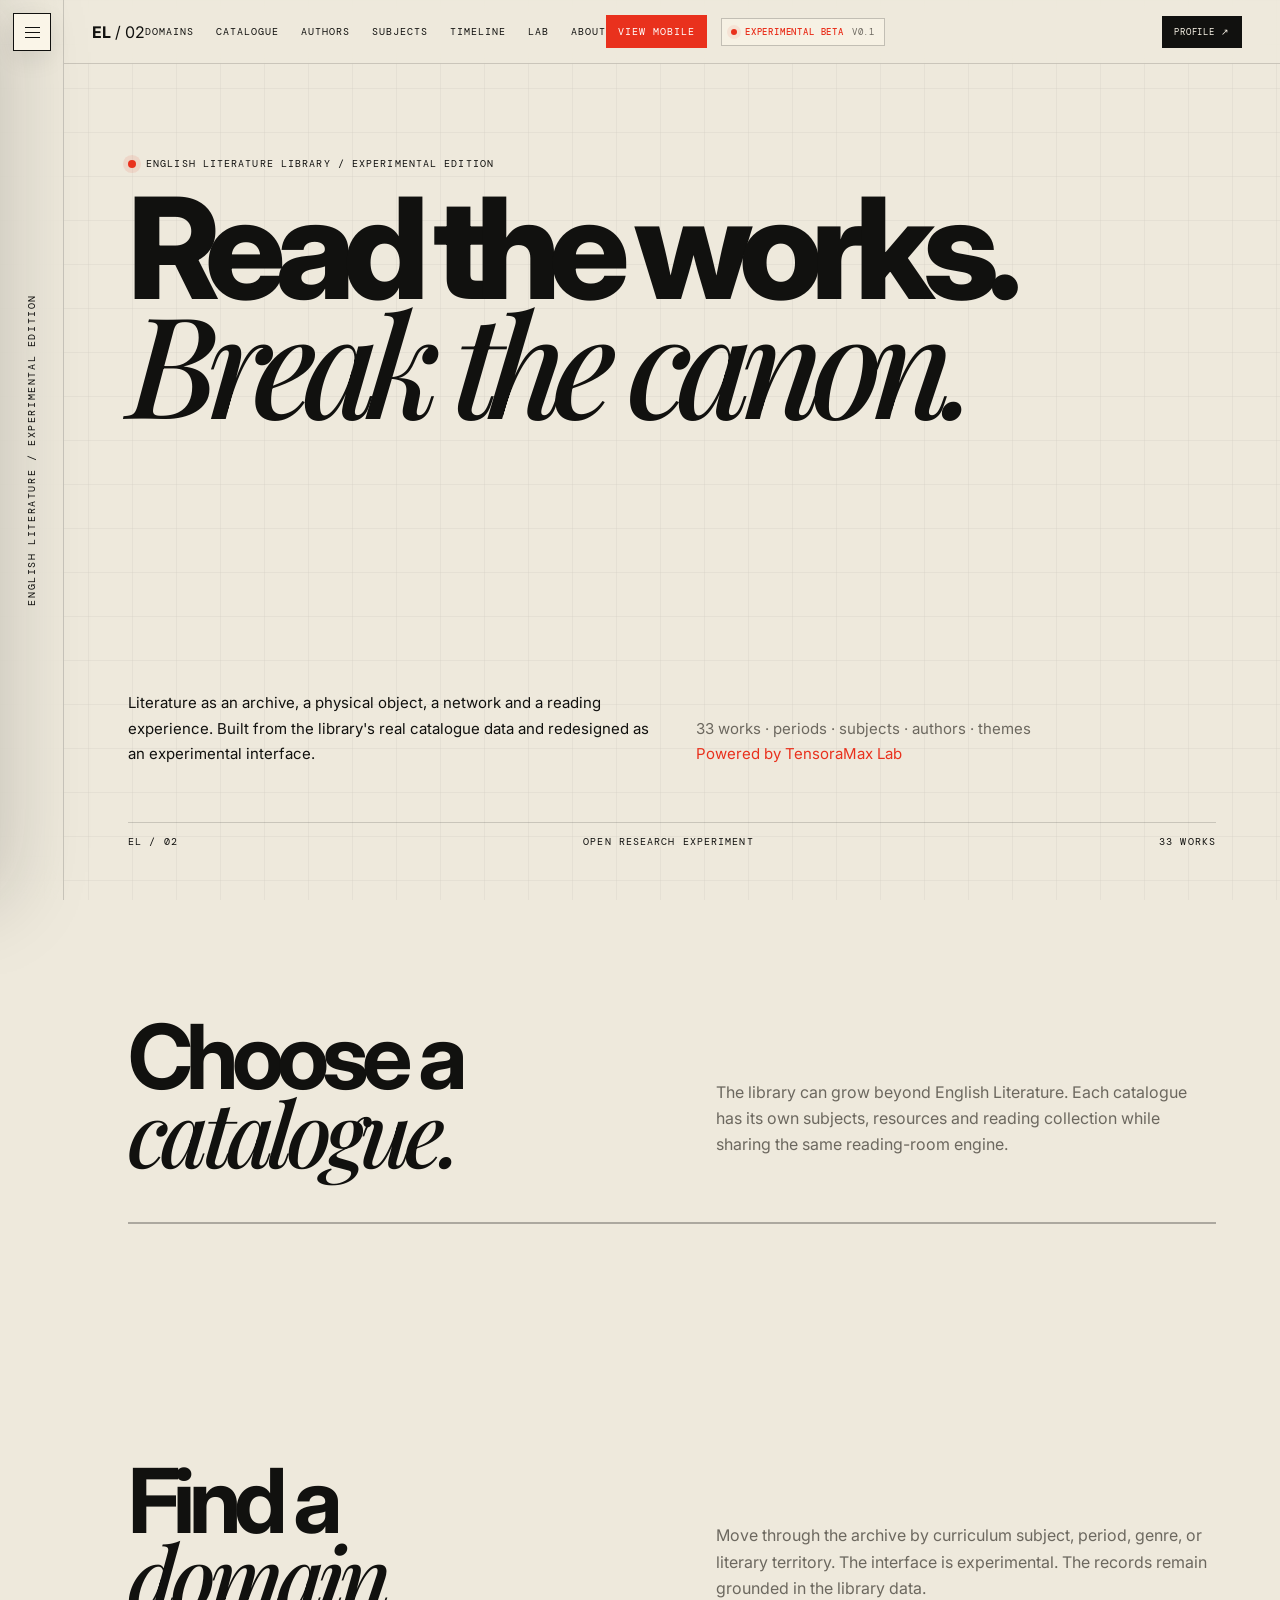
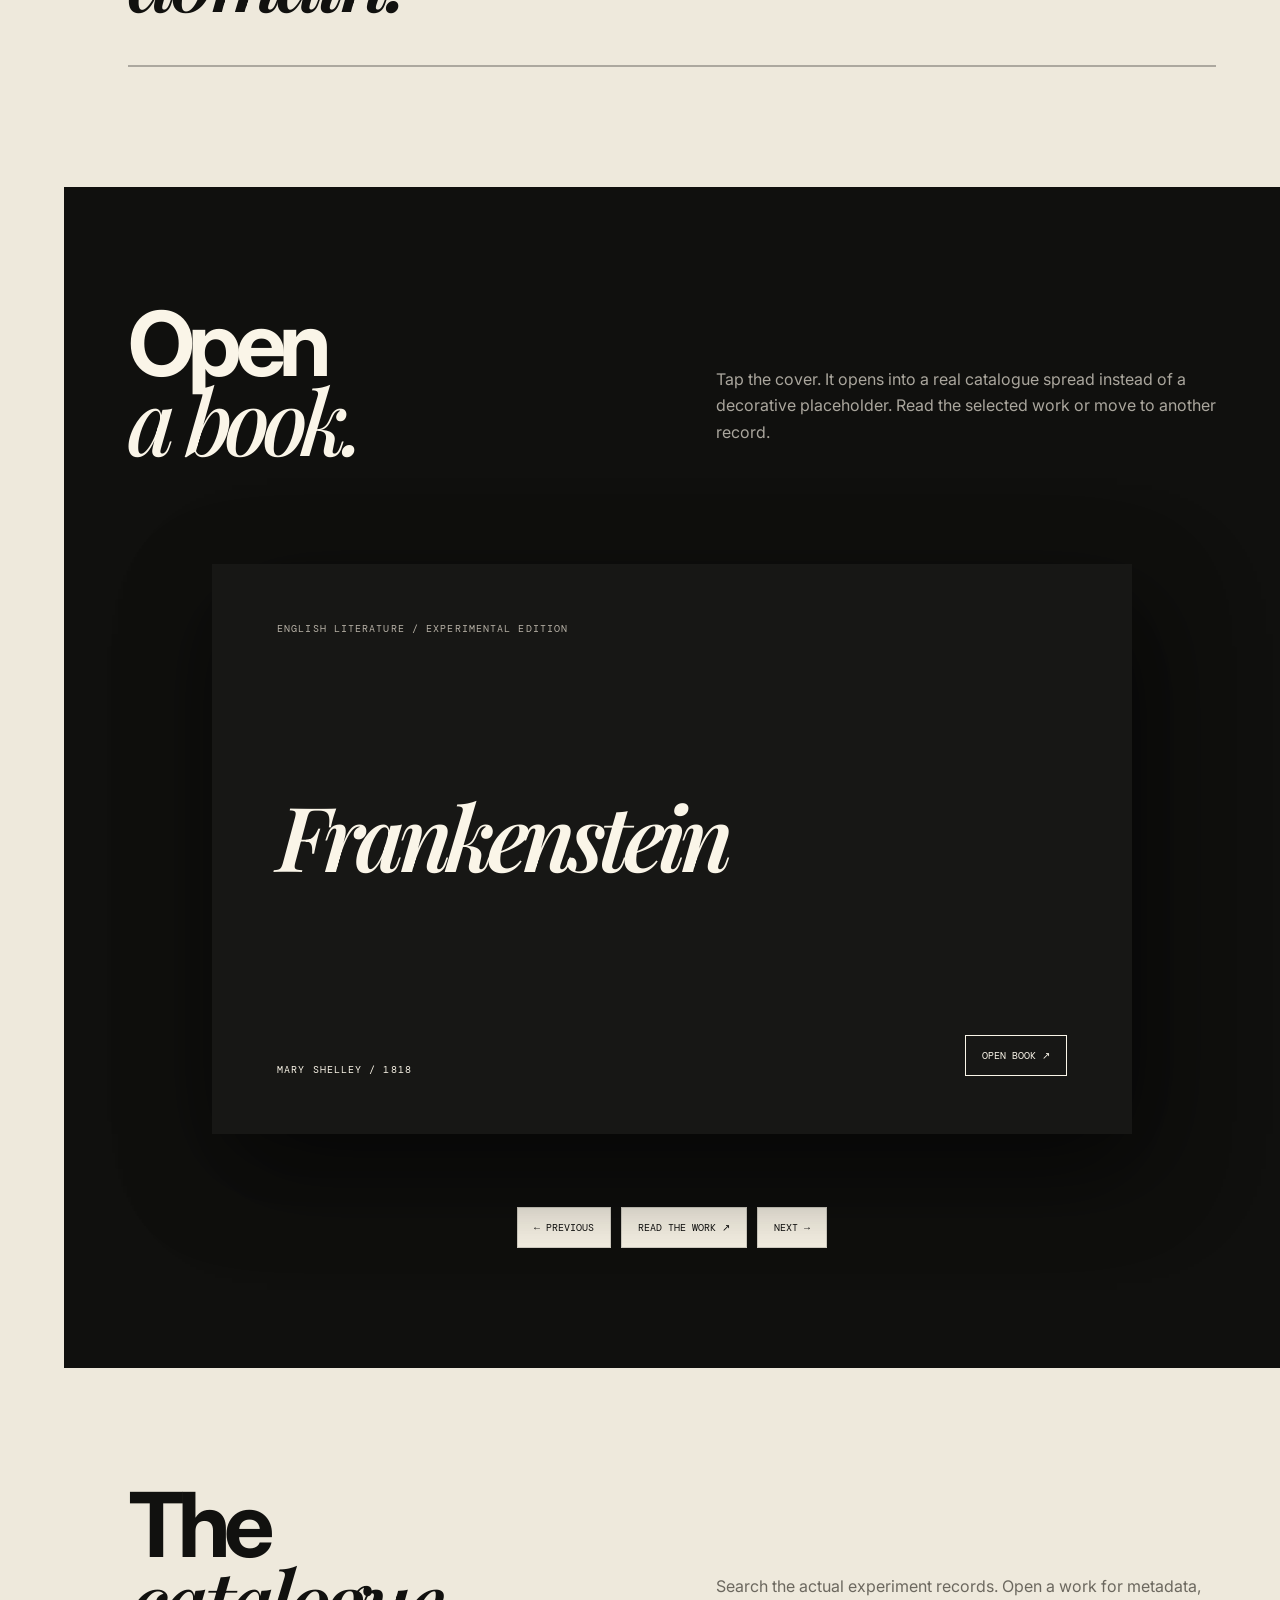
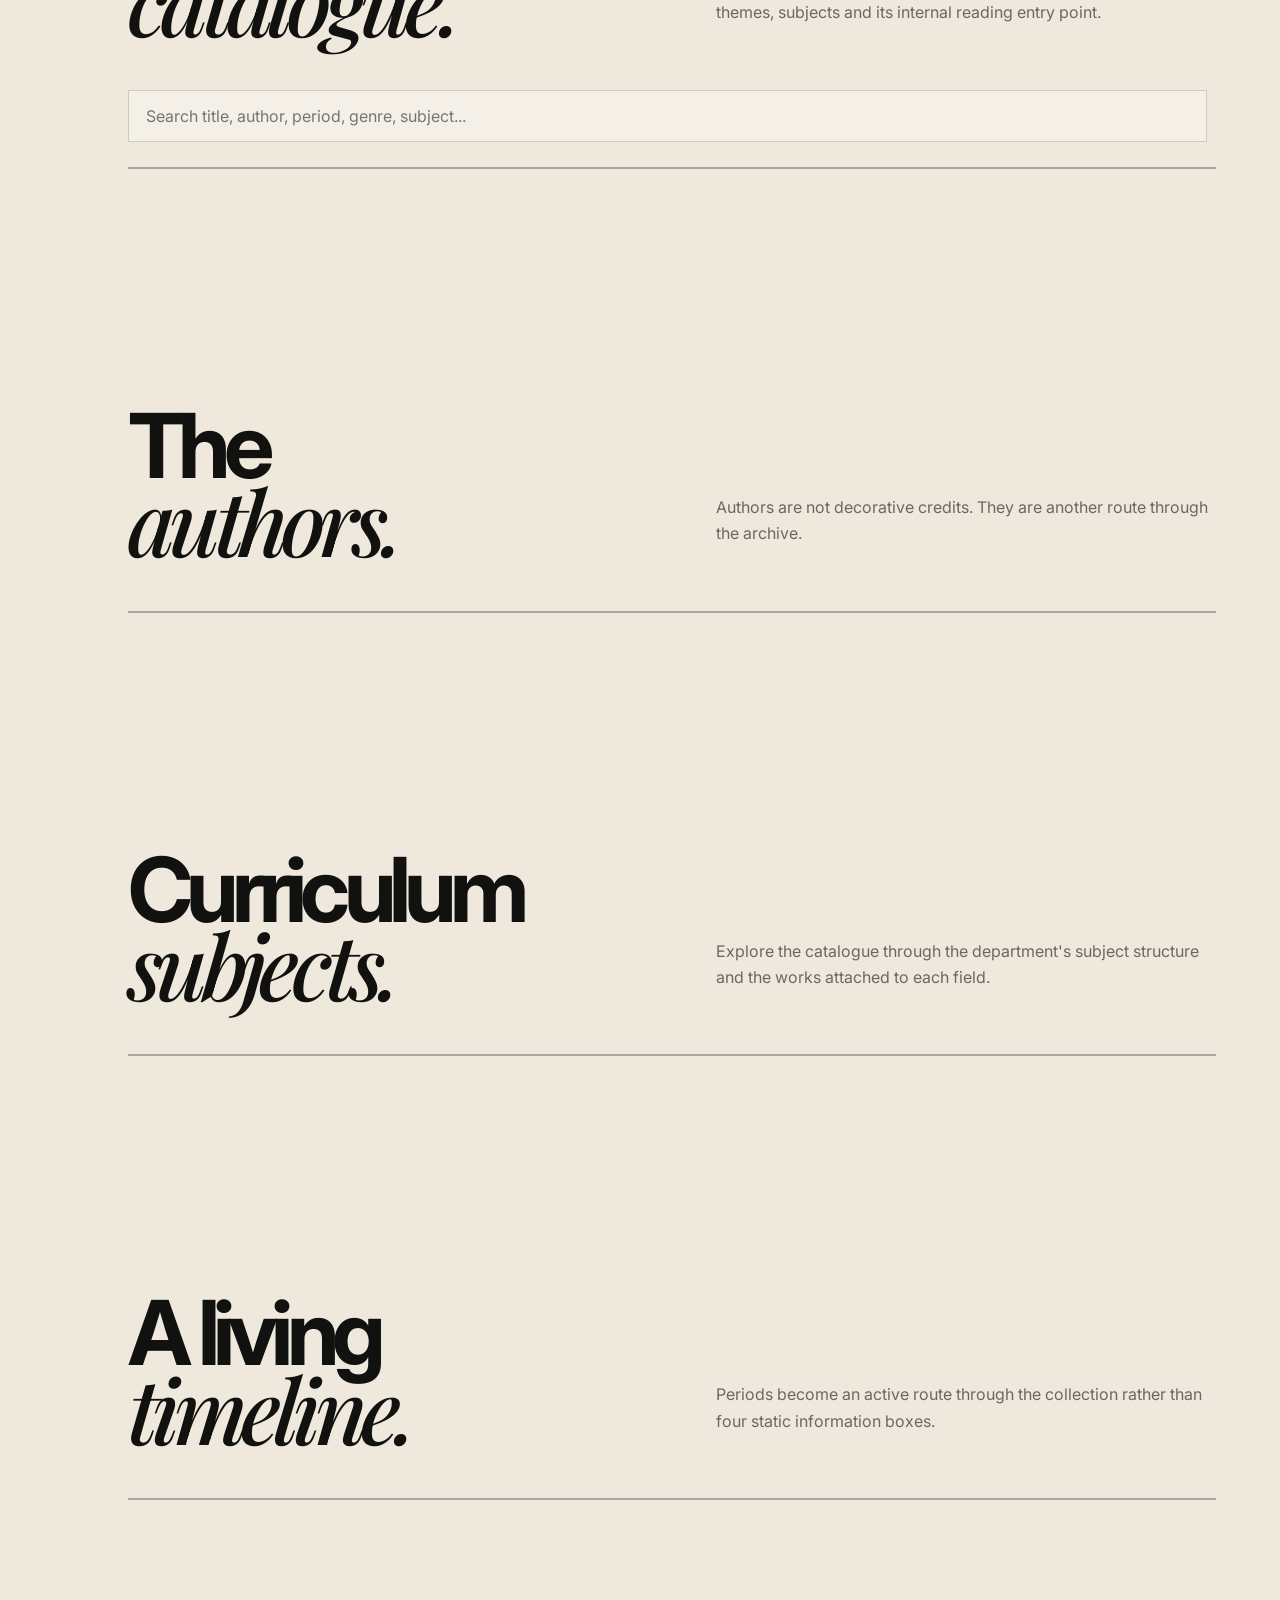
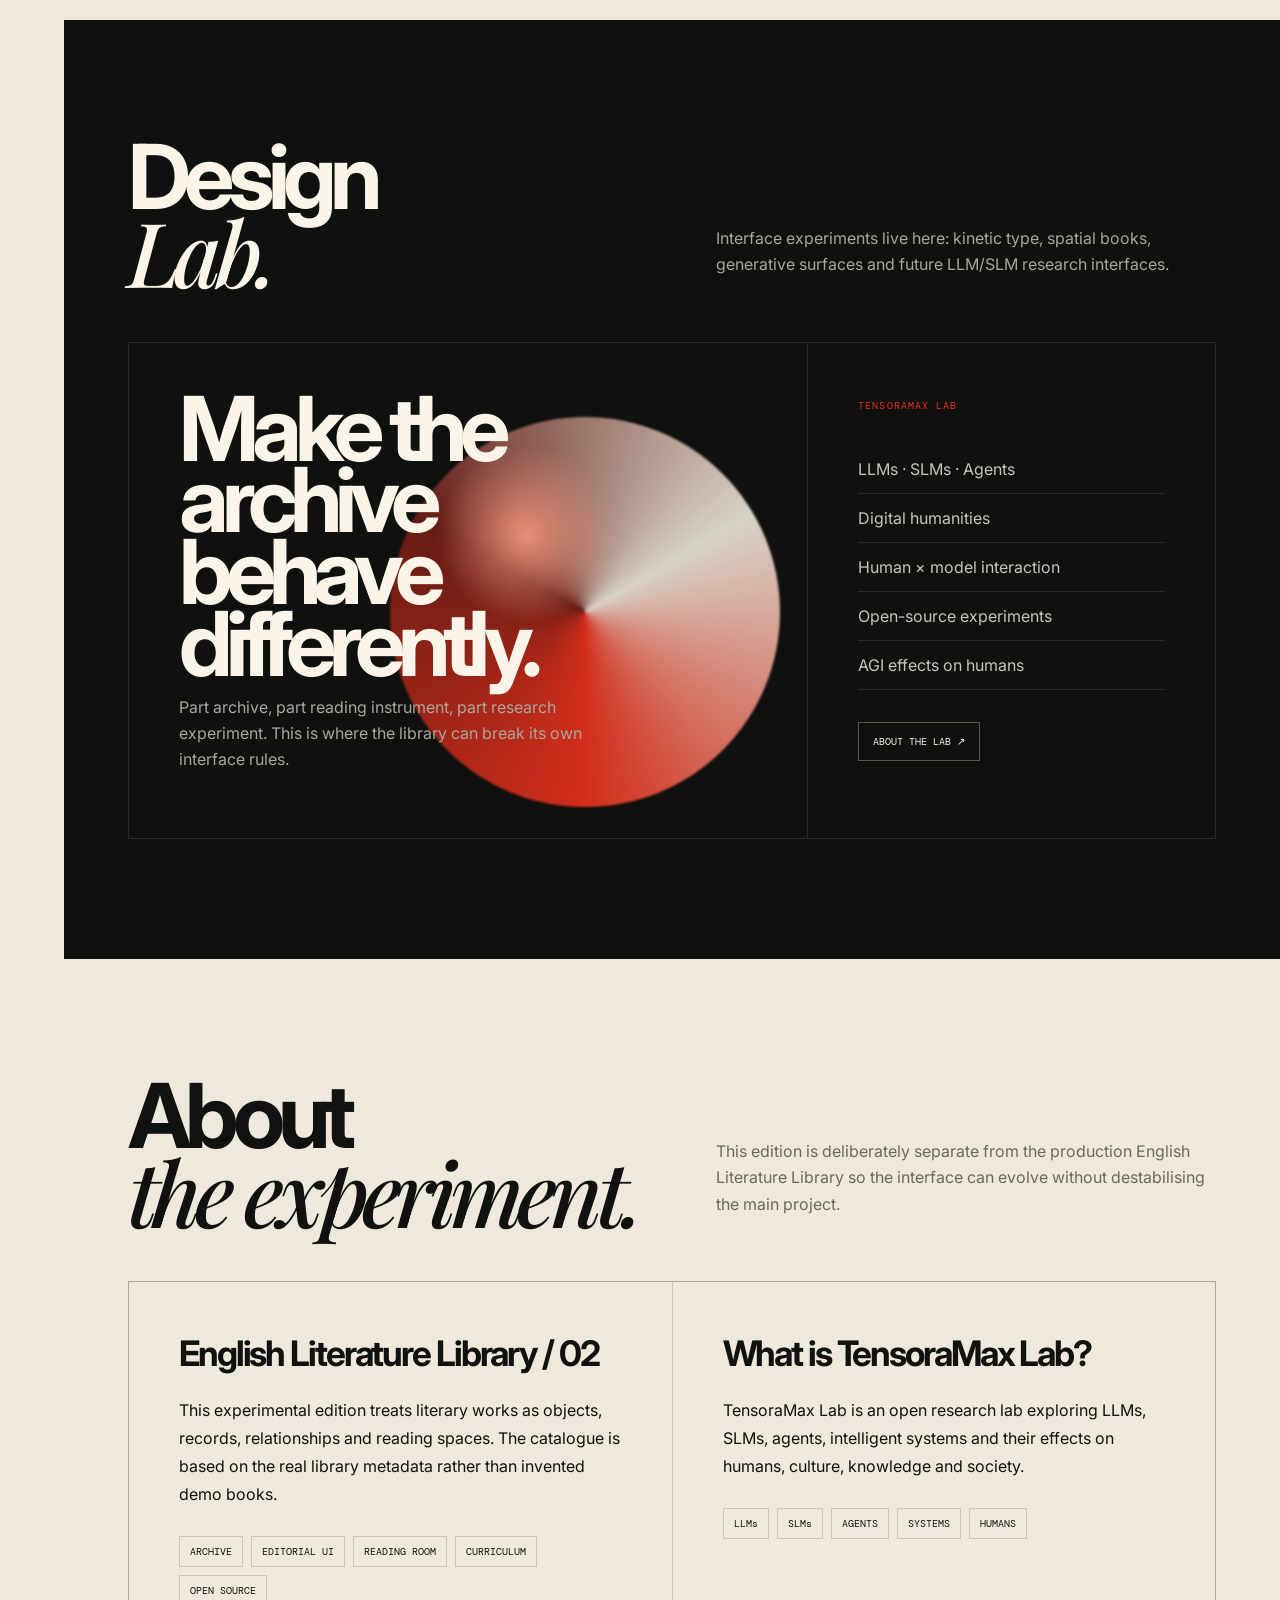
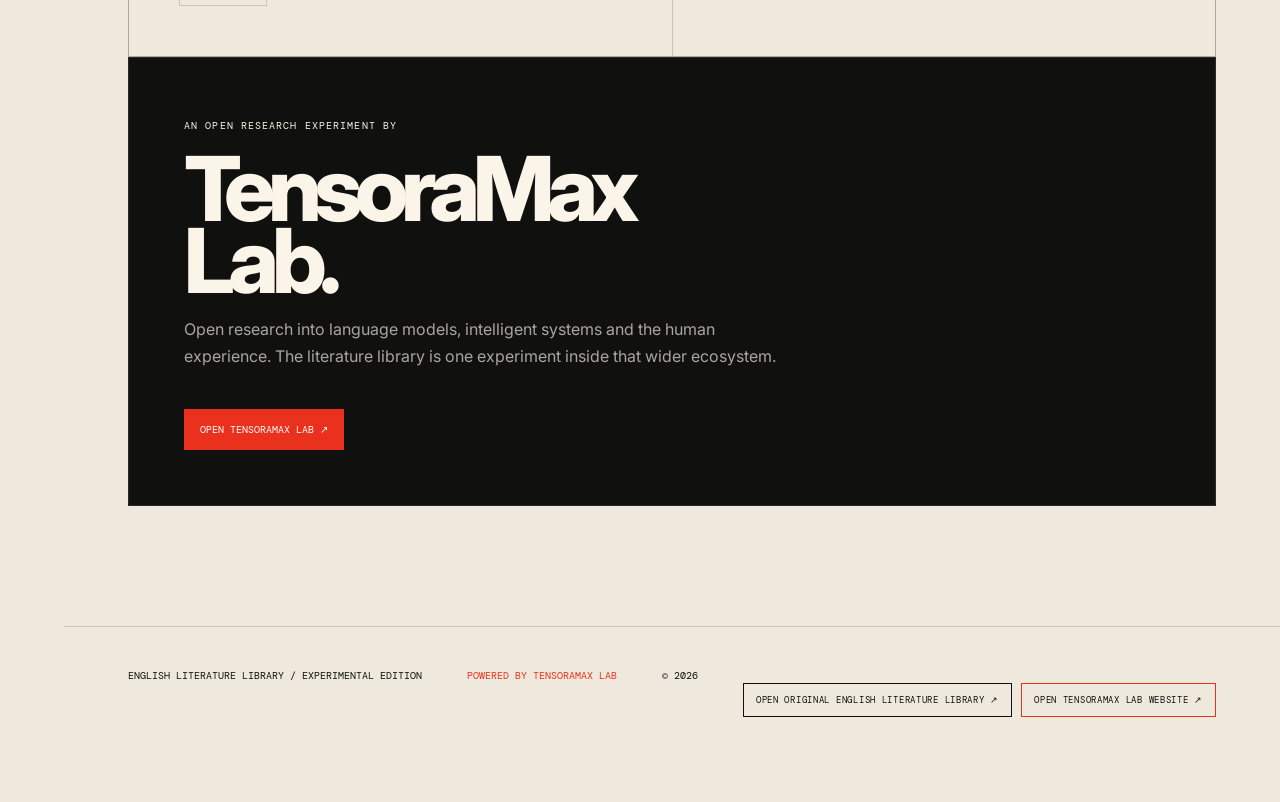
==== index.html @ b9492697 "Fix catalogue book counts" ====
<!doctype html>
<html lang="en">
<head>
<meta charset="utf-8">
<meta name="viewport" content="width=device-width,initial-scale=1,viewport-fit=cover">
<meta name="theme-color" content="#eee9dc">
<title>English Literature Library / Experimental Edition</title>
<meta name="description" content="An experimental editorial edition of the English Literature Library, powered by TensoraMax Lab.">
<style>
@import url('https://fonts.googleapis.com/css2?family=DM+Mono:wght@400;500&family=Inter:wght@400;500;600;700;800&family=Playfair+Display:ital,wght@0,500;0,600;1,500;1,600&display=swap');
:root{--paper:#eee9dc;--paper2:#faf5e8;--ink:#11110f;--muted:#6c685f;--red:#e9311d;--signal:#10c98a;--line:rgba(17,17,15,.16);--dark:#10100e;--serif:'Playfair Display',Georgia,serif;--mono:'DM Mono',monospace;--shadow:0 28px 90px rgba(17,17,15,.14)}
*{box-sizing:border-box}html{scroll-behavior:smooth}body{margin:0;background:var(--paper);color:var(--ink);font-family:Inter,system-ui,sans-serif;overflow-x:hidden}body:before{content:"";position:fixed;inset:0;pointer-events:none;z-index:0;opacity:.22;background-image:linear-gradient(var(--line) 1px,transparent 1px),linear-gradient(90deg,var(--line) 1px,transparent 1px);background-size:44px 44px}a{color:inherit;text-decoration:none}button,input{font:inherit}.mono{font:10px var(--mono);text-transform:uppercase;letter-spacing:.11em}.site{position:relative;z-index:1}.rail{position:fixed;inset:0 auto 0 0;width:64px;border-right:1px solid var(--line);background:rgba(238,233,220,.84);backdrop-filter:blur(18px);display:flex;align-items:center;justify-content:center;z-index:40}.rail span{writing-mode:vertical-rl;transform:rotate(180deg);font:10px var(--mono);letter-spacing:.16em}.top{position:fixed;left:64px;right:0;top:0;height:64px;border-bottom:1px solid var(--line);background:rgba(238,233,220,.82);backdrop-filter:blur(18px);z-index:39;display:flex;align-items:center;justify-content:space-between;padding:0 28px}.nav{display:flex;gap:22px}.nav a,.view-btn{font:10px var(--mono);text-transform:uppercase;letter-spacing:.1em}.nav a:hover{color:var(--red)}.view-btn{border:1px solid var(--red);background:var(--red);color:#fff;padding:9px 11px;cursor:pointer}.mobile-only{display:none}main{margin-left:64px}.hero{min-height:100svh;padding:150px 5vw 45px;display:flex;flex-direction:column;justify-content:center;position:relative}.eyebrow{display:flex;align-items:center;gap:10px;margin-bottom:22px}.dot{width:8px;height:8px;border-radius:50%;background:var(--red);box-shadow:0 0 0 5px rgba(233,49,29,.1)}h1{font-size:clamp(4rem,11vw,11rem);line-height:.8;letter-spacing:-.085em;max-width:1150px;margin:0;font-weight:800}h1 em,.section h2 em{font-family:var(--serif);font-weight:500}.hero-copy{display:grid;grid-template-columns:1fr minmax(280px,520px);gap:40px;margin-top:42px;align-items:end}.hero-copy p{font-size:15px;line-height:1.7;margin:0}.hero-copy .note{color:var(--muted)}.hero-meta{display:flex;justify-content:space-between;border-top:1px solid var(--line);padding-top:12px;margin-top:55px}
.kinetic-signal{height:190px;margin:34px 0 0;position:relative;overflow:hidden;mask-image:linear-gradient(90deg,transparent,black 8%,black 92%,transparent);-webkit-mask-image:linear-gradient(90deg,transparent,black 8%,black 92%,transparent)}.signal-grid{position:absolute;inset:0;display:grid;grid-template-columns:repeat(72,1fr);grid-template-rows:repeat(9,1fr);font:12px/1 var(--mono);color:rgba(16,201,138,.62);transform:translate3d(0,0,0);will-change:transform}.signal-cell{display:flex;align-items:center;justify-content:center;min-width:0;opacity:.16;transition:opacity .45s,transform .45s,color .45s}.signal-cell.hot{opacity:1;color:var(--signal);text-shadow:0 0 14px rgba(16,201,138,.18);transform:scale(1.12)}.signal-cell.block{background:var(--signal);color:var(--dark);opacity:.92}.signal-cell.dark{background:var(--dark);color:var(--signal);opacity:.9}.signal-cell.bar{height:75%;align-self:end;border-left:1px solid rgba(16,201,138,.45);border-right:1px solid rgba(16,201,138,.12)}
.section{padding:120px 5vw}.section.dark{background:var(--dark);color:var(--paper2)}.section-head{display:flex;justify-content:space-between;align-items:end;gap:35px;margin-bottom:48px}.section h2{font-size:clamp(3.2rem,7vw,7rem);line-height:.83;letter-spacing:-.075em;margin:0}.section-head p{max-width:500px;line-height:1.65;color:var(--muted)}.dark .section-head p{color:#aaa69d}.domains,.catalogue,.authors,.subjects,.timeline{display:grid;gap:1px;background:var(--line);border:1px solid var(--line)}.domains{grid-template-columns:repeat(4,1fr)}.domain{min-height:220px;background:var(--paper);padding:25px;display:flex;flex-direction:column;justify-content:space-between;cursor:pointer;transition:.35s}.domain:hover{background:var(--red);color:#fff;transform:translateY(-4px);z-index:2}.domain b{font-size:clamp(1.5rem,2.6vw,3rem);letter-spacing:-.06em}.domain small{font:10px var(--mono)}.domain .count{color:var(--muted);margin-top:8px}.domain:hover .count{color:#fff}
.book-wrap{max-width:1200px;margin:auto}.book-stage{position:relative;min-height:680px;display:flex;align-items:center;justify-content:center;perspective:1800px}.book{position:relative;width:min(920px,94%);height:570px;transform-style:preserve-3d;transition:transform .9s cubic-bezier(.2,.8,.2,1)}.spread{position:absolute;inset:0;display:grid;grid-template-columns:1fr 1fr;background:var(--paper2);box-shadow:0 35px 100px rgba(0,0,0,.3);border-radius:5px;overflow:hidden}.page{position:relative;padding:58px 60px;background:var(--paper2);overflow:hidden}.page:first-child{border-right:1px solid rgba(0,0,0,.13)}.page:after{content:"";position:absolute;inset:0;pointer-events:none;background:linear-gradient(90deg,rgba(0,0,0,.07),transparent 10%,transparent 90%,rgba(0,0,0,.06))}.page h3{font:italic 500 clamp(2.5rem,5vw,5.7rem) var(--serif);line-height:.88;letter-spacing:-.055em;margin:20px 0}.page p{font:14px/1.75 var(--serif);max-width:420px}.page-no{position:absolute;bottom:20px;font:10px var(--mono)}.page:first-child .page-no{left:25px}.page:last-child .page-no{right:25px}.cover{position:absolute;inset:0;z-index:3;background:#171715;color:var(--paper2);padding:58px 65px;transform-origin:left center;backface-visibility:hidden;transition:transform 1s cubic-bezier(.2,.8,.2,1);display:flex;flex-direction:column;justify-content:space-between;box-shadow:20px 35px 100px rgba(0,0,0,.4)}.cover .tiny{color:#b7b1a6}.cover h3{font:italic 600 clamp(3rem,7vw,7rem) var(--serif);line-height:.8;letter-spacing:-.07em;max-width:700px;margin:0}.cover .cover-bottom{display:flex;justify-content:space-between;align-items:end;gap:25px}.cover button,.book-action{border:1px solid currentColor;background:transparent;color:inherit;padding:13px 16px;font:10px var(--mono);text-transform:uppercase;cursor:pointer}.cover button:hover,.book-action:hover{background:var(--paper2);color:var(--ink)}.book.open .cover{transform:rotateY(-168deg)}.book-tools{display:flex;justify-content:center;gap:10px;margin-top:18px}.book-action{background:var(--paper2);color:var(--ink);border-color:var(--line)}
.controls{display:flex;gap:9px;flex-wrap:wrap;margin-bottom:25px}.catalogue-selector{display:grid;grid-template-columns:repeat(3,1fr);gap:1px;background:var(--line);border:1px solid var(--line)}.catalogue-option{background:var(--paper);padding:25px;min-height:170px;text-align:left;border:0;color:inherit;cursor:pointer;display:flex;flex-direction:column;justify-content:space-between;transition:.3s;text-decoration:none}.catalogue-option .catalogue-count b{float:right;font-size:14px}.catalogue-option:hover,.catalogue-option.active{background:var(--ink);color:var(--paper2)}.catalogue-option .catalogue-state{font:9px var(--mono);text-transform:uppercase;color:var(--red);letter-spacing:.1em}.catalogue-option.active .catalogue-state{color:#ff5a46}.catalogue-option h3{font-size:clamp(1.5rem,2.8vw,2.8rem);letter-spacing:-.06em;margin:25px 0 7px}.catalogue-option p{font:12px/1.5 var(--serif);color:var(--muted);margin:0}.catalogue-option:hover p,.catalogue-option.active p{color:#aaa69d}.catalogue-option .catalogue-count{font:9px var(--mono);margin-top:18px}.catalogue-notice{grid-column:1/-1;padding:20px 25px;border-top:1px solid var(--line);background:var(--paper2);font:10px var(--mono);text-transform:uppercase;color:var(--muted)}
.search{flex:1;min-width:230px;border:1px solid var(--line);background:rgba(255,255,255,.35);padding:15px 17px;outline:0}.search:focus{border-color:var(--red)}.chip{border:1px solid var(--line);background:transparent;padding:10px 13px;cursor:pointer;font:10px var(--mono);text-transform:uppercase}.chip.active,.chip:hover{background:var(--ink);color:var(--paper)}.catalogue{grid-template-columns:repeat(3,1fr)}.card{background:var(--paper);padding:25px;min-height:350px;display:flex;flex-direction:column;cursor:pointer;transition:.3s}.card:hover{background:#fffaf0;transform:translateY(-4px);box-shadow:var(--shadow);z-index:2}.card-top,.card-foot{display:flex;justify-content:space-between;gap:15px}.tag{font:10px var(--mono);text-transform:uppercase;color:var(--red)}.card h3{font-size:clamp(1.5rem,2.4vw,2.6rem);line-height:.96;letter-spacing:-.055em;margin:36px 0 10px}.author{font:italic 1.05rem var(--serif)}.card p{font-size:13px;line-height:1.6;color:#5f5b53}.card-foot{margin-top:auto;border-top:1px solid var(--line);padding-top:12px;align-items:center}.read{border:0;background:var(--red);color:#fff;padding:10px 12px;font:10px var(--mono);text-transform:uppercase;cursor:pointer}.read.disabled{background:transparent;color:var(--muted);border:1px solid var(--line);cursor:default}.empty{grid-column:1/-1;padding:80px;text-align:center;font:2rem var(--serif)}
.authors{grid-template-columns:repeat(4,1fr)}.author-card,.subject-card{background:var(--paper);padding:24px;min-height:190px}.author-card b,.subject-card b{display:block;font-size:1.45rem;letter-spacing:-.045em;margin:35px 0 8px}.author-card small,.subject-card small{font:10px var(--mono);text-transform:uppercase;color:var(--red)}.subject-card p{font-size:12px;line-height:1.55;color:var(--muted)}.timeline{grid-template-columns:repeat(4,1fr)}.era{background:var(--paper);padding:28px;min-height:270px}.era .year{font:11px var(--mono);color:var(--red)}.era h3{font-size:2rem;letter-spacing:-.06em;margin:40px 0 10px}.era p{font-size:13px;line-height:1.6;color:var(--muted)}
.lab-grid{display:grid;grid-template-columns:1.25fr .75fr;gap:1px;background:#2b2925;border:1px solid #2b2925}.lab-main,.lab-side{background:var(--dark);padding:50px}.lab-main{min-height:480px;position:relative;overflow:hidden}.lab-main h3{font-size:clamp(3rem,7vw,7rem);line-height:.8;letter-spacing:-.08em;max-width:650px;position:relative;z-index:2;margin:0}.lab-main p{max-width:430px;line-height:1.6;color:#aaa69d;position:relative;z-index:2}.orb{position:absolute;width:390px;height:390px;border-radius:50%;right:4%;top:15%;background:radial-gradient(circle at 35% 30%,#ff9d84,transparent 24%),conic-gradient(from 180deg,#e9311d,#6e1e16,#eee9dc,#e9311d);filter:blur(1px);animation:spin 14s linear infinite;opacity:.9}.lab-side .mono{color:var(--red)}.lab-side ul{list-style:none;padding:0;margin:32px 0}.lab-side li{padding:14px 0;border-bottom:1px solid #2b2925;color:#c9c4ba}.lab-link{display:inline-block;border:1px solid #5a564e;padding:12px 14px;font:10px var(--mono);text-transform:uppercase}.lab-link:hover{background:var(--paper2);color:var(--ink)}@keyframes spin{to{transform:rotate(360deg)}}
.about{display:grid;grid-template-columns:1fr 1fr;gap:1px;background:var(--line);border:1px solid var(--line)}.about-panel{background:var(--paper);padding:50px;min-height:340px}.about-panel h3{font-size:2.2rem;letter-spacing:-.06em;margin:0 0 22px}.about-panel p{line-height:1.75;max-width:600px}.stack{display:flex;flex-wrap:wrap;gap:8px;margin-top:28px}.stack span{border:1px solid var(--line);padding:8px 10px;font:10px var(--mono)}.power{background:var(--dark);color:var(--paper2);border:1px solid #2b2925;padding:55px}.power .brand{font-size:clamp(3rem,7vw,7rem);font-weight:800;letter-spacing:-.08em;line-height:.8;margin:20px 0}.power p{max-width:600px;color:#aaa69d;line-height:1.7}.original{display:inline-flex;align-items:center;gap:10px;margin-top:22px;border:1px solid var(--red);background:var(--red);color:#fff;padding:13px 15px;font:10px var(--mono);text-transform:uppercase}.original:hover{background:#fff;color:var(--red)}footer{margin-left:64px;border-top:1px solid var(--line);padding:42px 5vw 85px;display:flex;justify-content:space-between;gap:25px;font:10px var(--mono);text-transform:uppercase}.footer-brand{color:var(--red)}
.modal{position:fixed;inset:0;z-index:80;background:rgba(10,10,9,.72);backdrop-filter:blur(14px);display:none;align-items:center;justify-content:center;padding:20px}.modal.open{display:flex}.modal-card{background:var(--paper);width:min(850px,100%);max-height:90vh;overflow:auto;padding:42px;box-shadow:0 40px 120px #000}.close{float:right;border:0;background:none;font-size:26px;cursor:pointer}.modal-card h2{font-size:clamp(3rem,7vw,6rem);line-height:.84;letter-spacing:-.07em;margin:28px 0 10px}.modal-meta{font:10px var(--mono);text-transform:uppercase;color:var(--red)}.modal-card p{font:16px/1.7 var(--serif)}.themes{display:flex;gap:7px;flex-wrap:wrap;margin:24px 0}.theme{border:1px solid var(--line);padding:7px 9px;font:10px var(--mono)}.modal-actions{display:flex;flex-wrap:wrap;gap:9px}.modal-actions a,.modal-actions button{border:1px solid var(--ink);background:var(--ink);color:var(--paper);padding:12px 14px;font:10px var(--mono);text-transform:uppercase;cursor:pointer}.modal-actions .ghost{background:transparent;color:var(--ink)}
.bottom-nav{display:none}.mobile-view-label{display:none}body.desktop-view{overflow-x:auto}body.desktop-view .site{min-width:1180px}body.desktop-view .rail{display:flex}body.desktop-view .top{left:64px}body.desktop-view main{margin-left:64px}body.desktop-view .bottom-nav{display:none}body.desktop-view .mobile-only{display:none}
@media(max-width:1050px){.domains,.authors,.timeline{grid-template-columns:repeat(2,1fr)}.catalogue{grid-template-columns:repeat(2,1fr)}.about{grid-template-columns:1fr}.lab-grid{grid-template-columns:1fr}.orb{right:-80px}}
@media(max-width:720px){.catalogue-selector{grid-template-columns:1fr}.catalogue-option{min-height:145px}body:not(.desktop-view){padding-bottom:68px}.rail{display:none}.top{left:0;height:58px;padding:0 14px}.nav{display:none}.mobile-only{display:block}.mobile-only .view-btn{font-size:9px;padding:8px 9px}.mobile-brand{font:10px var(--mono);letter-spacing:.12em;text-transform:uppercase}.mobile-brand b{color:var(--red)}main{margin-left:0}.hero{padding:105px 18px 32px;min-height:calc(100svh - 20px)}.hero h1{font-size:19vw;line-height:.82}.hero-copy{grid-template-columns:1fr;gap:25px;margin-top:28px}.hero-copy p{font-size:14px}.hero-meta{margin-top:38px;display:grid;gap:10px}.kinetic-signal{height:150px;margin-top:24px}.signal-grid{font-size:9px;grid-template-columns:repeat(44,1fr);grid-template-rows:repeat(8,1fr)}.section{padding:82px 18px}.section-head{display:block;margin-bottom:30px}.section-head p{margin-top:20px}.section h2{font-size:18vw}.domains,.catalogue,.authors,.subjects,.timeline{grid-template-columns:1fr}.domain{min-height:170px;padding:21px}.domain b{font-size:11vw}.book-stage{min-height:540px}.book{width:100%;height:470px}.spread{grid-template-columns:1fr}.page{padding:42px 28px}.page:nth-child(2){display:none}.page h3{font-size:12vw}.page p{font-size:13px}.cover{padding:38px 28px}.cover h3{font-size:14vw}.cover .cover-bottom{align-items:start;flex-direction:column}.book.open .cover{transform:rotateY(-155deg) translateX(-10%)}.book-tools{margin-top:12px}.book-action{font-size:9px}.card{min-height:310px;padding:21px}.card h3{font-size:10vw;margin:30px 0 10px}.lab-main,.lab-side{padding:30px 24px}.lab-main{min-height:450px}.lab-main h3{font-size:15vw}.orb{width:260px;height:260px;right:-60px;top:35%}.about-panel,.power{padding:30px 24px}.power .brand{font-size:15vw}.original{width:100%;justify-content:center}.modal{padding:10px}.modal-card{padding:26px 20px;max-height:92vh}.modal-card h2{font-size:14vw}.bottom-nav{position:fixed;display:grid;grid-template-columns:repeat(5,1fr);left:0;right:0;bottom:0;height:68px;z-index:60;background:rgba(17,17,15,.96);color:var(--paper2);border-top:1px solid #3a3731;padding-bottom:env(safe-area-inset-bottom)}.bottom-nav a{display:flex;flex-direction:column;align-items:center;justify-content:center;gap:5px;font:8px var(--mono);text-transform:uppercase;letter-spacing:.06em}.bottom-nav a span:first-child{font-size:16px}.bottom-nav a.active,.bottom-nav a:hover{color:#ff5a46}footer{margin-left:0;padding:30px 18px 95px;display:grid}.desktop-mode-banner{position:fixed;left:10px;right:10px;top:68px;z-index:45;background:var(--red);color:#fff;padding:9px 12px;display:flex;align-items:center;justify-content:space-between;box-shadow:0 10px 30px rgba(0,0,0,.18);font:9px var(--mono);text-transform:uppercase}.desktop-mode-banner button{border:1px solid #fff;background:transparent;color:#fff;padding:7px 9px;font:9px var(--mono);text-transform:uppercase}.mobile-view-label{display:block}}
@media(prefers-reduced-motion:reduce){.signal-cell{transition:none}.kinetic-signal{display:none}}
</style>
</head>
<body>
<div class="site">
<aside class="rail"><span>ENGLISH LITERATURE / EXPERIMENTAL EDITION</span></aside>
<header class="top"><a class="mobile-brand" href="#top"><b>EL</b> / 02</a><nav class="nav"><a href="#domains">Domains</a><a href="#catalogue">Catalogue</a><a href="#authors">Authors</a><a href="#subjects">Subjects</a><a href="#timeline">Timeline</a><a href="#lab">Lab</a><a href="#about">About</a></nav><div class="mobile-only"><button class="view-btn" id="viewToggle">VIEW DESKTOP ↗</button></div><div class="desktop-only"><button class="view-btn" id="viewToggleDesktop">VIEW MOBILE</button></div></header>
<div id="desktopBanner" class="desktop-mode-banner" style="display:none"><span>Desktop composition active</span><button id="exitDesktop">RETURN TO MOBILE</button></div>
<main id="top">
<section class="hero">
  <div class="eyebrow mono"><span class="dot"></span> English Literature Library / Experimental Edition</div>
  <h1>Read the works.<br><em>Break the canon.</em></h1>
  <div class="kinetic-signal" aria-hidden="true"><div class="signal-grid" id="signalGrid"></div></div>
  <div class="hero-copy"><p>Literature as an archive, a physical object, a network and a reading experience. Built from the library's real catalogue data and redesigned as an experimental interface.</p><p class="note">33 works · periods · subjects · authors · themes<br><span style="color:var(--red)">Powered by TensoraMax Lab</span></p></div>
  <div class="hero-meta mono"><span>EL / 02</span><span>OPEN RESEARCH EXPERIMENT</span><span id="workCount">33 WORKS</span></div>
</section>
<section class="section" id="catalogues">
  <div class="section-head">
    <h2>Choose a<br><em>catalogue.</em></h2>
    <p>The library can grow beyond English Literature. Each catalogue has its own subjects, resources and reading collection while sharing the same reading-room engine.</p>
  </div>
  <div class="catalogue-selector" id="catalogueSelector"></div>
</section>
<section class="section" id="domains"><div class="section-head"><h2>Find a<br><em>domain.</em></h2><p>Move through the archive by curriculum subject, period, genre, or literary territory. The interface is experimental. The records remain grounded in the library data.</p></div><div class="domains" id="domainGrid"></div></section>
<section class="section dark" id="open-book"><div class="section-head"><h2>Open<br><em>a book.</em></h2><p style="color:#aaa69d">Tap the cover. It opens into a real catalogue spread instead of a decorative placeholder. Read the selected work or move to another record.</p></div><div class="book-wrap"><div class="book-stage"><div class="book" id="book"><div class="spread"><article class="page"><span class="mono">selected work</span><h3 id="bookTitle">Frankenstein</h3><p id="bookDesc"></p><span class="page-no">01</span></article><article class="page"><span class="mono">catalogue record</span><p id="bookMeta" style="margin-top:50px"></p><div id="bookThemes" class="themes"></div><span class="page-no">02</span></article></div><div class="cover"><span class="mono tiny">English Literature / Experimental Edition</span><h3 id="coverTitle">Frankenstein</h3><div class="cover-bottom"><span class="mono" id="coverAuthor">Mary Shelley / 1818</span><button id="openBook">OPEN BOOK ↗</button></div></div></div></div><div class="book-tools"><button class="book-action" id="prevBook">← PREVIOUS</button><button class="book-action" id="readBook">READ THE WORK ↗</button><button class="book-action" id="nextBook">NEXT →</button></div></div></section>
<section class="section" id="catalogue"><div class="section-head"><h2>The<br><em>catalogue.</em></h2><p>Search the actual experiment records. Open a work for metadata, themes, subjects and its internal reading entry point.</p></div><div class="controls"><input class="search" id="search" placeholder="Search title, author, period, genre, subject..."><div id="chips"></div></div><div class="catalogue" id="catalogueGrid"></div></section>
<section class="section" id="authors"><div class="section-head"><h2>The<br><em>authors.</em></h2><p>Authors are not decorative credits. They are another route through the archive.</p></div><div class="authors" id="authorGrid"></div></section>
<section class="section" id="subjects"><div class="section-head"><h2>Curriculum<br><em>subjects.</em></h2><p>Explore the catalogue through the department's subject structure and the works attached to each field.</p></div><div class="subjects" id="subjectGrid"></div></section>
<section class="section" id="timeline"><div class="section-head"><h2>A living<br><em>timeline.</em></h2><p>Periods become an active route through the collection rather than four static information boxes.</p></div><div class="timeline" id="timelineGrid"></div></section>
<section class="section dark" id="lab"><div class="section-head"><h2>Design<br><em>Lab.</em></h2><p>Interface experiments live here: kinetic type, spatial books, generative surfaces and future LLM/SLM research interfaces.</p></div><div class="lab-grid"><div class="lab-main"><div class="orb"></div><h3>Make the archive<br>behave differently.</h3><p>Part archive, part reading instrument, part research experiment. This is where the library can break its own interface rules.</p></div><div class="lab-side"><span class="mono">TensoraMax Lab</span><ul><li>LLMs · SLMs · Agents</li><li>Digital humanities</li><li>Human × model interaction</li><li>Open-source experiments</li><li>AGI effects on humans</li></ul><a class="lab-link" href="#about">ABOUT THE LAB ↗</a></div></div></section>
<section class="section" id="about"><div class="section-head"><h2>About<br><em>the experiment.</em></h2><p>This edition is deliberately separate from the production English Literature Library so the interface can evolve without destabilising the main project.</p></div><div class="about"><article class="about-panel"><h3>English Literature Library / 02</h3><p>This experimental edition treats literary works as objects, records, relationships and reading spaces. The catalogue is based on the real library metadata rather than invented demo books.</p><div class="stack"><span>ARCHIVE</span><span>EDITORIAL UI</span><span>READING ROOM</span><span>CURRICULUM</span><span>OPEN SOURCE</span></div></article><article class="about-panel"><h3>What is TensoraMax Lab?</h3><p>TensoraMax Lab is an open research lab exploring LLMs, SLMs, agents, intelligent systems and their effects on humans, culture, knowledge and society.</p><div class="stack"><span>LLMs</span><span>SLMs</span><span>AGENTS</span><span>SYSTEMS</span><span>HUMANS</span></div></article></div><div class="power"><span class="mono">An open research experiment by</span><div class="brand">TensoraMax<br>Lab.</div><p>Open research into language models, intelligent systems and the human experience. The literature library is one experiment inside that wider ecosystem.</p><a class="original" href="https://github.com/Yuri-code-dot/English-library-" target="_blank" rel="noopener">OPEN ORIGINAL LIBRARY ↗</a></div></section>
</main>
<footer><span>English Literature Library / Experimental Edition</span><span class="footer-brand">Powered by TensoraMax Lab</span><span>© 2026</span></footer>
<nav class="bottom-nav"><a href="#top" class="active"><span>⌂</span>Home</a><a href="#catalogue"><span>◉</span>Catalogue</a><a href="#authors"><span>◌</span>Authors</a><a href="#subjects"><span>▦</span>Subjects</a><a href="#about"><span>≡</span>More</a></nav>
</div>
<div class="modal" id="modal"><div class="modal-card"><button class="close" id="close">×</button><div class="modal-meta" id="modalMeta"></div><h2 id="modalTitle"></h2><div class="author" id="modalAuthor"></div><p id="modalDescription"></p><div class="themes" id="modalThemes"></div><div class="modal-actions"><a id="modalRead">READ INSIDE ↗</a><a id="modalSource" class="ghost" target="_blank" rel="noopener">SOURCE ↗</a><button id="copyRecord" class="ghost">COPY RECORD</button></div></div></div>
<script src="data.js"></script><script src="catalogues.js"></script>
<script>
const books=LIBRARY_DATA.books||[];const CATALOGUES=[
 {id:'english-literature',name:'English Literature',kicker:'ACTIVE CATALOGUE',description:'Literary works, authors, periods, genres, themes and reading copies.',count:()=>books.length,active:true},
 {id:'history',name:'History',kicker:'CATALOGUE 02',description:'Historical works, timelines, civilizations, events and reference material.',count:()=>((window.LIBRARY_CATALOGUE_BOOKS?.['history']||[]).length)},
 {id:'political-science',name:'Political Science',kicker:'CATALOGUE 03',description:'Political thought, institutions, constitutions, theory and civic study.',count:()=>((window.LIBRARY_CATALOGUE_BOOKS?.['political-science']||[]).length)},
 {id:'economics',name:'Economics',kicker:'CATALOGUE 04',description:'Microeconomics, macroeconomics, development, markets and finance.',count:()=>((window.LIBRARY_CATALOGUE_BOOKS?.['economics']||[]).length)},
 {id:'accountancy',name:'Accountancy',kicker:'CATALOGUE 05',description:'Accounting concepts, worked examples, questions, answers and practice.',count:()=>((window.LIBRARY_CATALOGUE_BOOKS?.['accountancy']||[]).length)},
 {id:'physics',name:'Physics',kicker:'CATALOGUE 06',description:'Mechanics, electricity, optics, thermodynamics and modern physics.',count:()=>((window.LIBRARY_CATALOGUE_BOOKS?.['physics']||[]).length)},
 {id:'chemistry',name:'Chemistry',kicker:'CATALOGUE 07',description:'Organic, inorganic and physical chemistry with structured study material.',count:()=>((window.LIBRARY_CATALOGUE_BOOKS?.['chemistry']||[]).length)},
 {id:'biology',name:'Biology',kicker:'CATALOGUE 08',description:'Cells, genetics, evolution, ecology and life-science reference.',count:()=>((window.LIBRARY_CATALOGUE_BOOKS?.['biology']||[]).length)},
 {id:'mathematics',name:'Mathematics',kicker:'CATALOGUE 09',description:'Algebra, calculus, geometry, statistics and discrete mathematics.',count:()=>((window.LIBRARY_CATALOGUE_BOOKS?.['mathematics']||[]).length)},
 {id:'computer-science',name:'Computer Science',kicker:'CATALOGUE 10',description:'Algorithms, systems, architecture, networks and computing foundations.',count:()=>((window.LIBRARY_CATALOGUE_BOOKS?.['computer-science']||[]).length)},
 {id:'programming',name:'Programming',kicker:'CATALOGUE 11',description:'C, C++, Python, JavaScript, Rust and practical programming references.',count:()=>((window.LIBRARY_CATALOGUE_BOOKS?.['programming']||[]).length)},
 {id:'ai-ml',name:'AI / Machine Learning',kicker:'CATALOGUE 12',description:'Machine learning, neural networks, LLMs, SLMs and AI systems.',count:()=>((window.LIBRARY_CATALOGUE_BOOKS?.['ai-ml']||[]).length)}
];
function renderCatalogues(){const el=$('catalogueSelector');if(!el)return;el.innerHTML=CATALOGUES.map(c=>`<a class="catalogue-option ${c.active?'active':''}" href="catalogue.html?catalogue=${c.id}" data-catalogue="${c.id}"><span class="catalogue-state">${c.kicker}</span><div><h3>${esc(c.name)}</h3><p>${esc(c.description)}</p></div><span class="catalogue-count">${c.count()} WORKS / ${c.active?'READING NOW':'CATALOGUE BUILDING'} <b>↗</b></span></a>`).join('')+`<div class="catalogue-notice">Every populated reading record is intended to open inside the Library reading room. New catalogues will be populated with legally readable, public-domain, open-license or original material.</div>`;document.querySelectorAll('[data-catalogue]').forEach(x=>x.addEventListener('click',()=>sessionStorage.setItem('el-last-catalogue',x.dataset.catalogue)))}
const periods=[['renaissance','Renaissance','1500–1660'],['neoclassical','Neoclassical','1660–1785'],['romanticism','Romanticism','1785–1830'],['victorian','Victorian','1830–1901'],['modernism','Modernism','1901–1945'],['postmodernism','Postmodernism','1945–1990'],['postcolonial','Postcolonial','1950–present'],['contemporary','Contemporary','1990–present']];const subjects={"womens-writing":"Women’s Writing","american-literature":"American Literature","modern-european-drama":"Modern European Drama","postcolonial-literatures":"Postcolonial Literatures"};const subjectDescriptions={"womens-writing":"Writing, criticism and theory centred on women’s literary production and feminist thought.","american-literature":"American texts, authors and critical questions represented in the catalogue.","modern-european-drama":"Modern European dramatic traditions, playwrights and performance questions.","postcolonial-literatures":"Literatures and theory concerned with colonial histories, language, identity and resistance."};let selected=books[0];let filter='all';let query='';const $=id=>document.getElementById(id);const esc=s=>String(s??'').replace(/[&<>"']/g,m=>({'&':'&amp;','<':'&lt;','>':'&gt;','"':'&quot;',"'":'&#39;'}[m]));
function slugText(s){return String(s||'').toLowerCase().replace(/[^a-z0-9]+/g,'-')}
function matches(b){const hay=[b.title,b.author,b.genre,b.period,b.description,...(b.subjects||[]),...(b.themes||[])].join(' ').toLowerCase();return (!query||hay.includes(query))&&(filter==='all'||b.genre===filter||b.period===filter||(b.subjects||[]).includes(filter))}
function renderDomains(){const counts={};books.forEach(b=>(b.subjects||[]).forEach(s=>counts[s]=(counts[s]||0)+1));$('domainGrid').innerHTML=Object.entries(subjects).map(([k,v])=>`<button class="domain" data-filter="${k}"><span class="mono">subject /</span><b>${v}</b><span class="count">${counts[k]||0} works</span></button>`).join('');document.querySelectorAll('.domain').forEach(x=>x.onclick=()=>{filter=x.dataset.filter;query='';$('search').value='';renderChips();renderBooks();location.hash='catalogue'})}
function renderChips(){const genres=[...new Set(books.map(b=>b.genre))];$('chips').innerHTML=`<div style="display:flex;gap:8px;flex-wrap:wrap">${['all',...genres].map(g=>`<button class="chip ${filter===g?'active':''}" data-g="${esc(g)}">${g.replaceAll('-',' ')}</button>`).join('')}</div>`;document.querySelectorAll('.chip').forEach(x=>x.onclick=()=>{filter=x.dataset.g;renderChips();renderBooks()})}
function renderBooks(){const list=books.filter(matches);$('catalogueGrid').innerHTML=list.length?list.map(b=>`<article class="card" data-slug="${esc(b.slug)}"><div class="card-top"><span class="tag">${esc(b.period)} / ${esc(b.genre)}</span><span class="mono">${esc(b.year)}</span></div><h3>${esc(b.title)}</h3><div class="author">${esc(b.author)}</div><p>${esc(b.description)}</p><div class="card-foot"><span class="mono">${(b.subjects||[]).map(s=>subjects[s]||s).slice(0,1).join('')}</span><button class="read ${b.readingUrl?'':'disabled'}" ${b.readingUrl?'':'disabled'}>${b.readingUrl?'READ NOW ↗':'METADATA ONLY'}</button></div></article>`).join(''):`<div class="empty">No work found.</div>`;document.querySelectorAll('.card').forEach(c=>c.onclick=e=>{if(e.target.closest('.read')?.disabled)return;openModal(c.dataset.slug)})}
function setBook(b){selected=b;$('bookTitle').textContent=b.title;$('coverTitle').textContent=b.title;$('coverAuthor').textContent=`${b.author} / ${b.year}`;$('bookDesc').textContent=b.description;$('bookMeta').innerHTML=`<strong>${esc(b.author)}</strong><br><br>${esc(b.year)} / ${esc(b.period)} / ${esc(b.genre)}<br><br>${(b.subjects||[]).map(s=>esc(subjects[s]||s)).join(' · ')}`;$('bookThemes').innerHTML=(b.themes||[]).map(t=>`<span class="theme">${esc(t)}</span>`).join('');$('book').classList.remove('open')}
function openModal(slug){const b=books.find(x=>x.slug===slug);if(!b)return;$('modalMeta').textContent=`${b.year} / ${b.period} / ${b.genre}`;$('modalTitle').textContent=b.title;$('modalAuthor').textContent=b.author;$('modalDescription').textContent=b.description;$('modalThemes').innerHTML=(b.themes||[]).map(t=>`<span class="theme">${esc(t)}</span>`).join('');$('modalRead').style.display=b.readingUrl?'inline-block':'none';$('modalRead').href=b.readingUrl?`reader.html?book=${encodeURIComponent(b.slug)}`:'#';$('modalSource').style.display=b.readingUrl?'inline-block':'none';$('modalSource').href=b.readingUrl||'#';$('copyRecord').onclick=()=>navigator.clipboard?.writeText(`${b.title}\n${b.author}\n${b.year}\n${b.period}`);$('modal').classList.add('open')}
$('close').onclick=()=>$('modal').classList.remove('open');$('modal').onclick=e=>{if(e.target.id==='modal')$('modal').classList.remove('open')};$('openBook').onclick=()=>$('book').classList.toggle('open');$('readBook').onclick=()=>{if(selected.readingUrl)location.href=`reader.html?book=${encodeURIComponent(selected.slug)}`;else openModal(selected.slug)};let idx=0;$('prevBook').onclick=()=>{idx=(Math.max(0,books.indexOf(selected)-1)+books.length)%books.length;setBook(books[idx])};$('nextBook').onclick=()=>{idx=(books.indexOf(selected)+1)%books.length;setBook(books[idx])};$('search').oninput=e=>{query=e.target.value.toLowerCase().trim();renderBooks()};
function renderAuthors(){const map=new Map();books.forEach(b=>{if(!map.has(b.author))map.set(b.author,{name:b.author,works:[]});map.get(b.author).works.push(b)});$('authorGrid').innerHTML=[...map.values()].map(a=>`<article class="author-card"><small>${a.works.length} work${a.works.length>1?'s':''}</small><b>${esc(a.name)}</b><span class="mono">${esc([...new Set(a.works.map(w=>w.period))].join(' · '))}</span></article>`).join('')}
function renderSubjects(){const entries=Object.entries(subjects);$('subjectGrid').innerHTML=entries.map(([k,v])=>{const ws=books.filter(b=>(b.subjects||[]).includes(k));return `<article class="subject-card"><small>${ws.length} works</small><b>${esc(v)}</b><p>${esc(subjectDescriptions[k])}</p></article>`}).join('')}
function renderTimeline(){$('timelineGrid').innerHTML=periods.map(([k,n,y])=>{const ws=books.filter(b=>b.period===k);return `<article class="era"><span class="year">${y}</span><h3>${n}</h3><p>${ws.length} catalogue record${ws.length===1?'':'s'} in this experiment.</p><button class="chip" data-period="${k}" style="margin-top:15px">VIEW WORKS ↗</button></article>`}).join('');document.querySelectorAll('[data-period]').forEach(x=>x.onclick=()=>{filter=x.dataset.period;query='';$('search').value='';renderChips();renderBooks();location.hash='catalogue'})}
function setView(desktop){document.body.classList.toggle('desktop-view',desktop);$('desktopBanner').style.display=desktop&&innerWidth<721?'flex':'none';if(innerWidth<721)sessionStorage.setItem('el-view',desktop?'desktop':'mobile')}
function initView(){const desktop=new URLSearchParams(location.search).get('view')==='desktop'||(innerWidth<721&&sessionStorage.getItem('el-view')==='desktop');setView(desktop)}
$('viewToggle')?.addEventListener('click',()=>{location.href=location.pathname+'?view=desktop'+location.hash});$('viewToggleDesktop')?.addEventListener('click',()=>{setView(false);if(innerWidth<721)location.href=location.pathname+location.hash});$('exitDesktop')?.addEventListener('click',()=>{sessionStorage.setItem('el-view','mobile');location.href=location.pathname+location.hash});
function buildSignal(){const grid=$('signalGrid');if(!grid)return;const chars=['·','·','·','{','}','[',']','<','>','+','×','0','1','A','I','/','\\','◆','◇','░','▒','▓'];let cells=[];for(let i=0;i<72*9;i++){const el=document.createElement('span');el.className='signal-cell';el.textContent=chars[Math.floor(Math.random()*chars.length)];grid.appendChild(el);cells.push(el)}let tick=0;const animate=()=>{tick++;cells.forEach((el,i)=>{const wave=Math.sin(i*.31+tick*.035)+Math.sin(i*.071-tick*.018);el.classList.toggle('hot',wave>1.25);el.classList.toggle('block',((i+tick*2)%97===0)||((i+tick)%151===0));el.classList.toggle('dark',((i-tick)%173===0));el.classList.toggle('bar',(i%29===0||i%31===0)&&wave>.25);if(Math.random()<.025)el.textContent=chars[Math.floor(Math.random()*chars.length)]});grid.style.transform=`translate3d(${Math.sin(tick*.008)*18}px,${Math.cos(tick*.006)*3}px,0)`;requestAnimationFrame(animate)};requestAnimationFrame(animate)}
setBook(selected);renderCatalogues();renderDomains();renderChips();renderBooks();renderAuthors();renderSubjects();renderTimeline();$('workCount').textContent=`${books.length} WORKS`;initView();buildSignal();
</script>
</body>
</html>
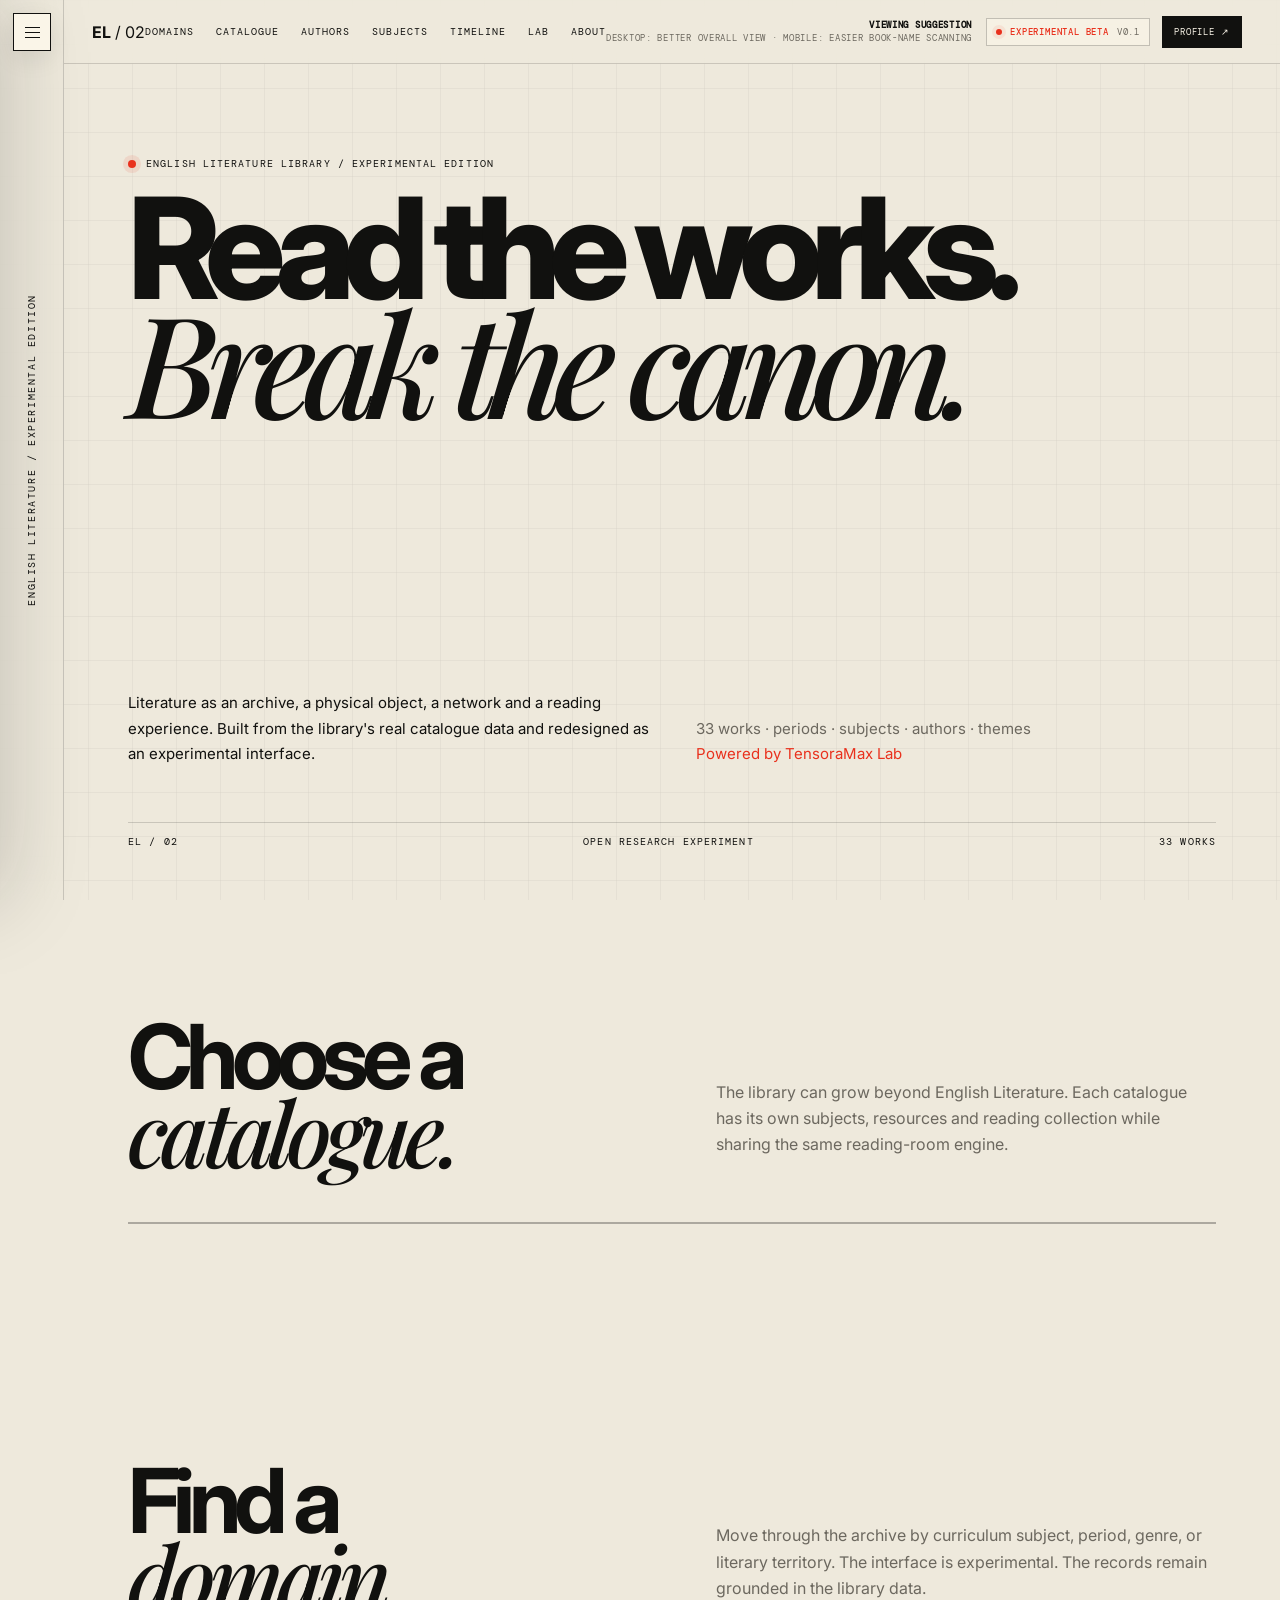
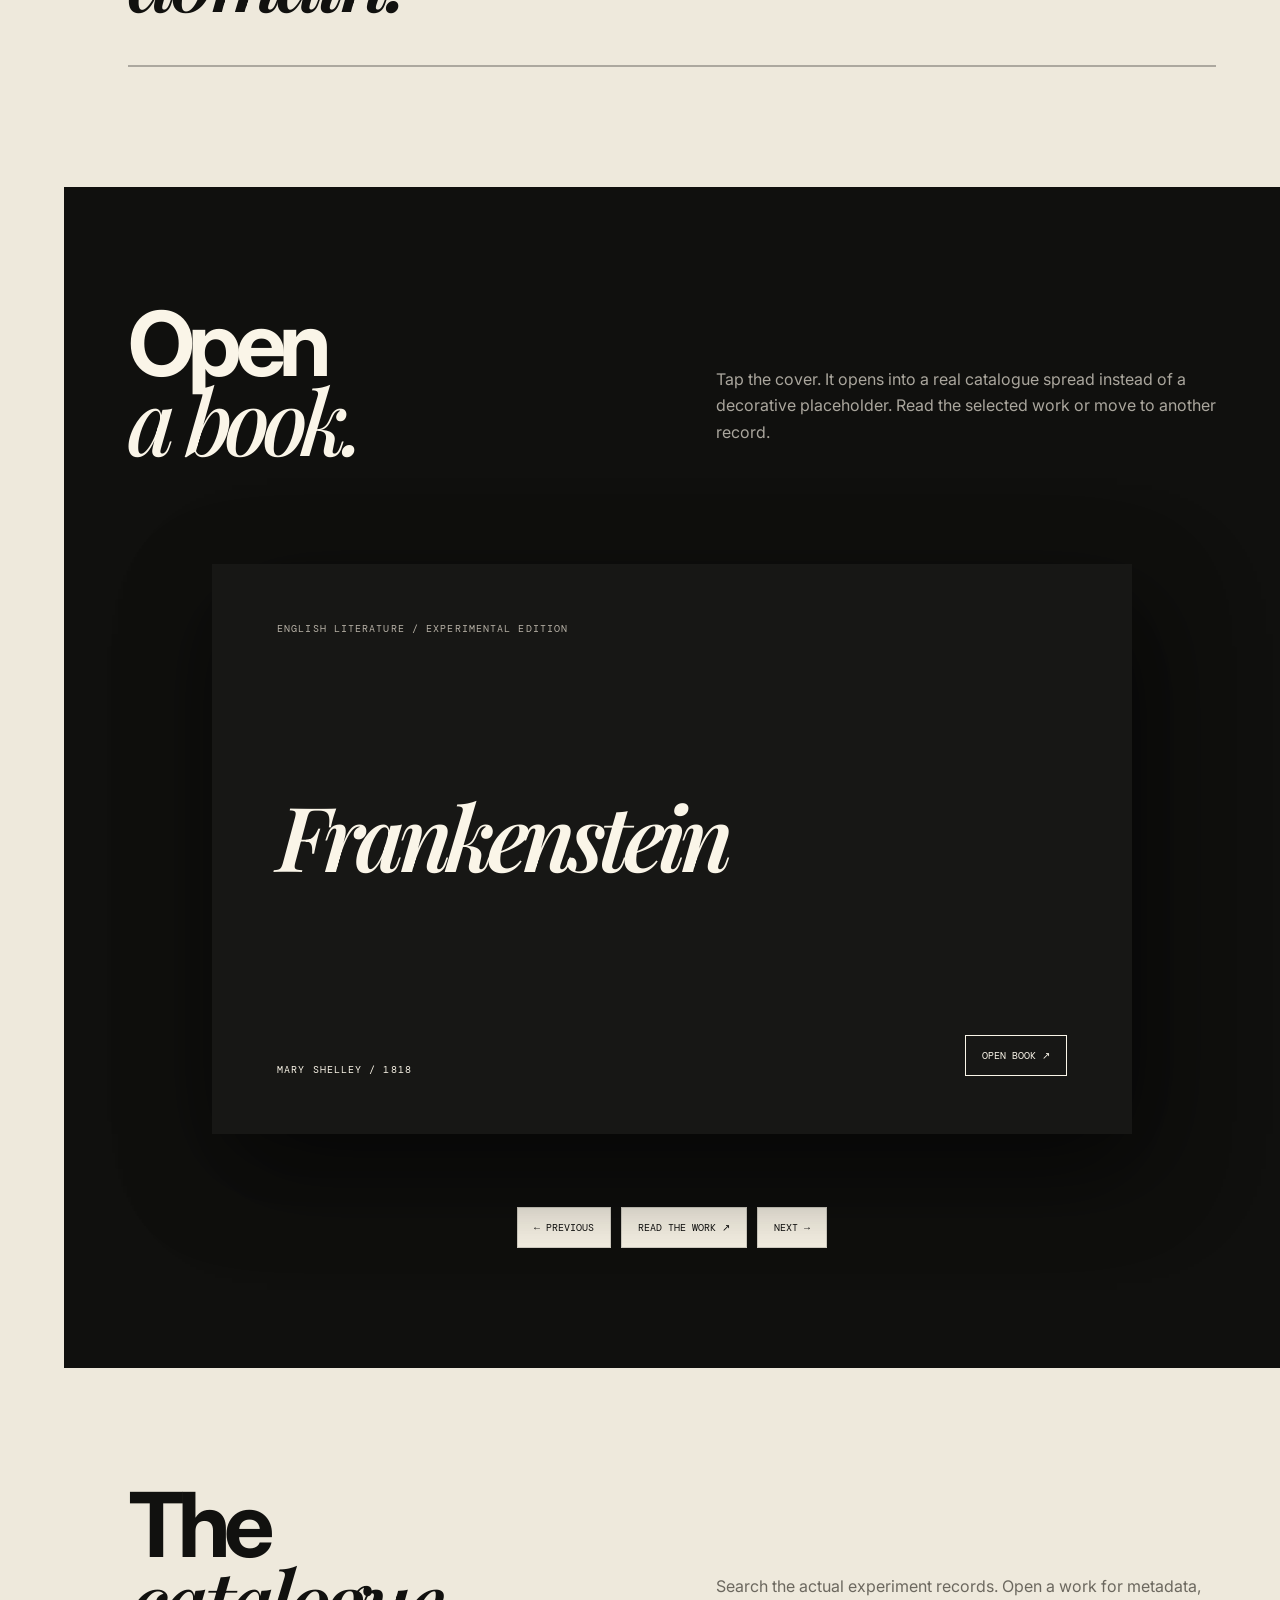
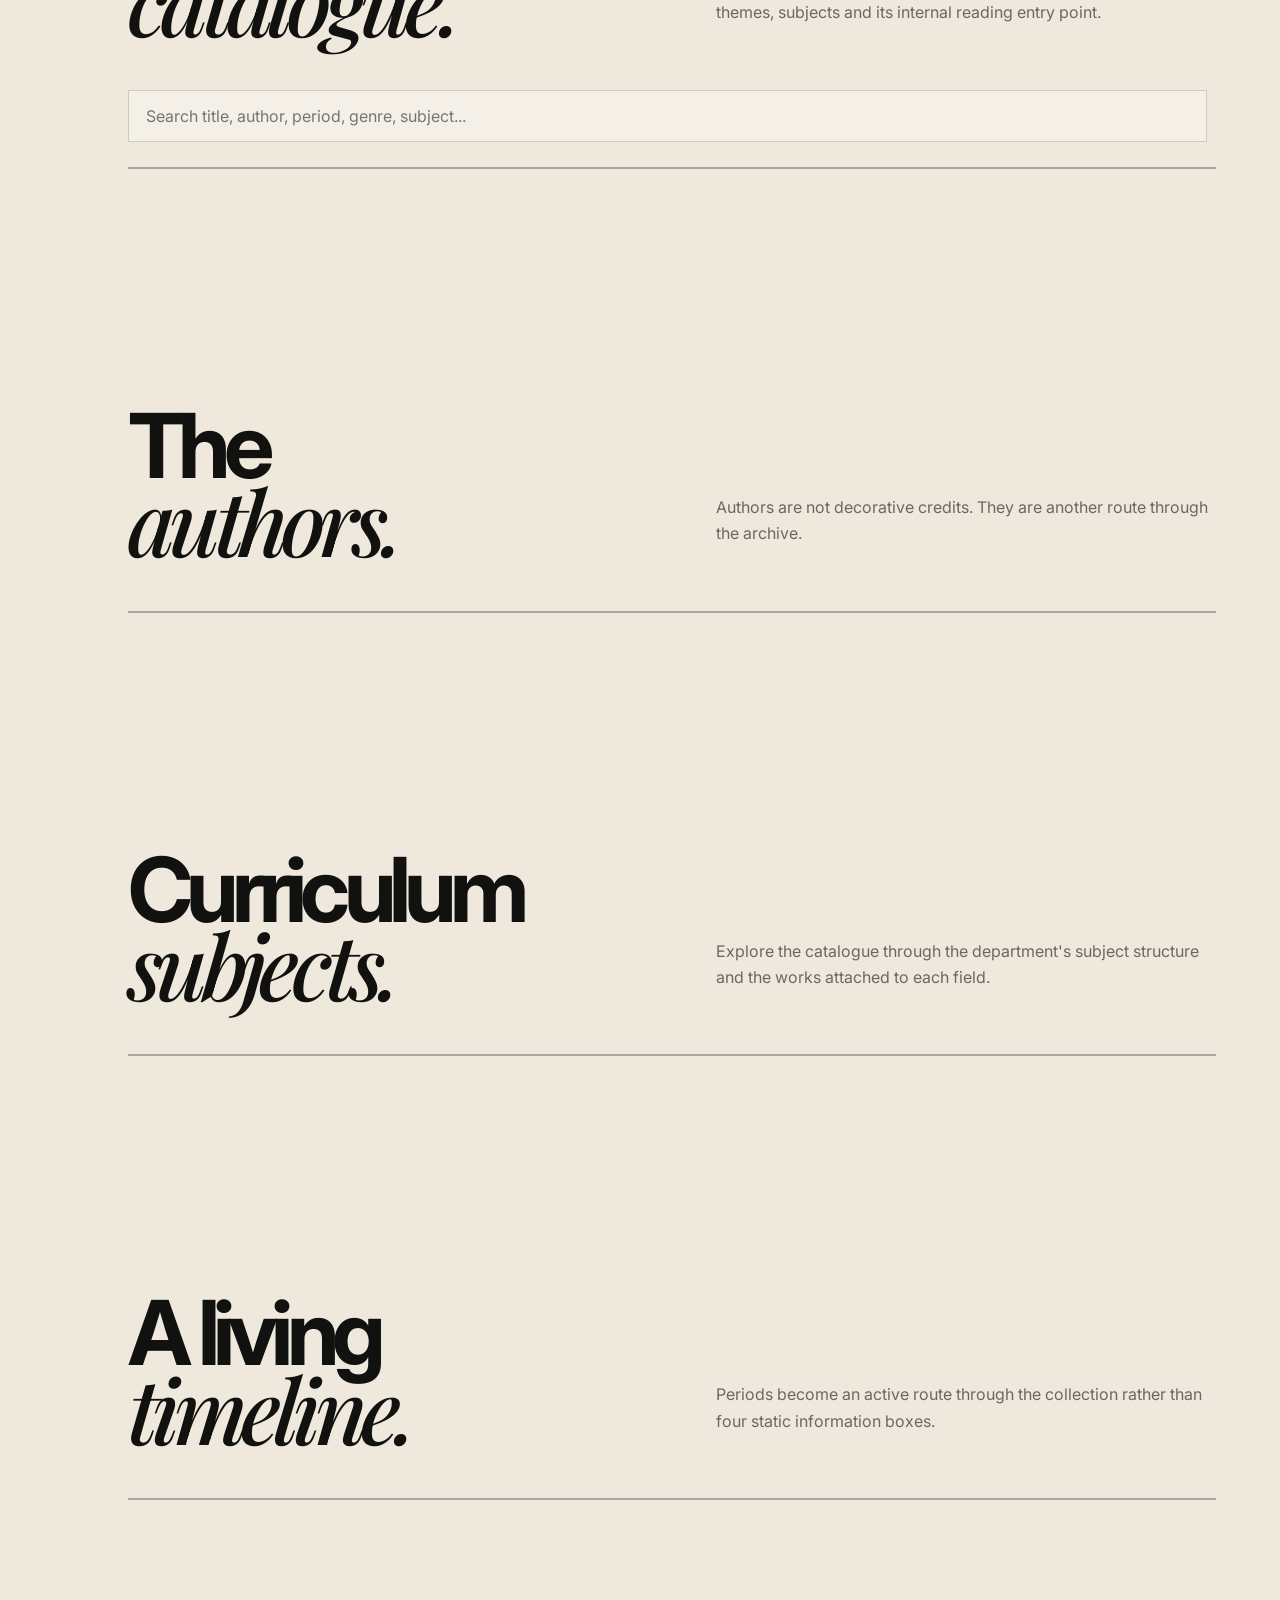
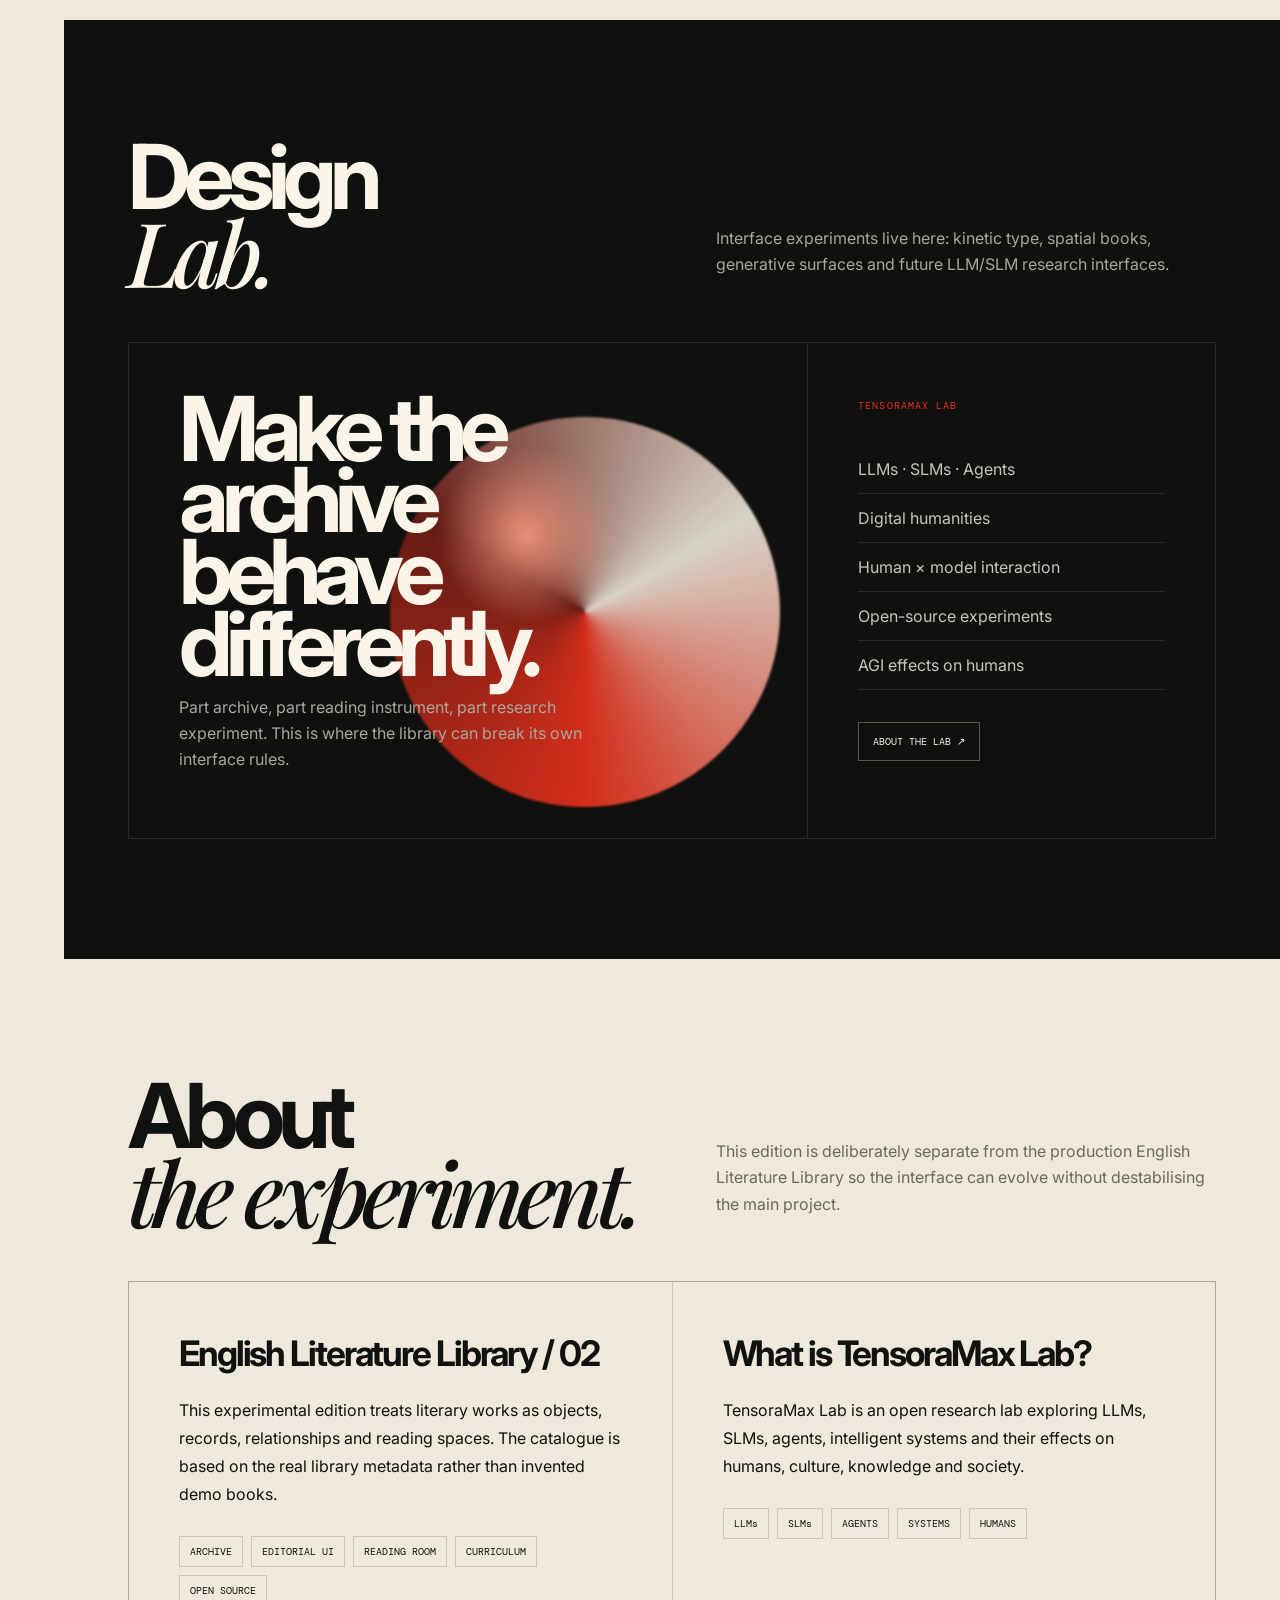
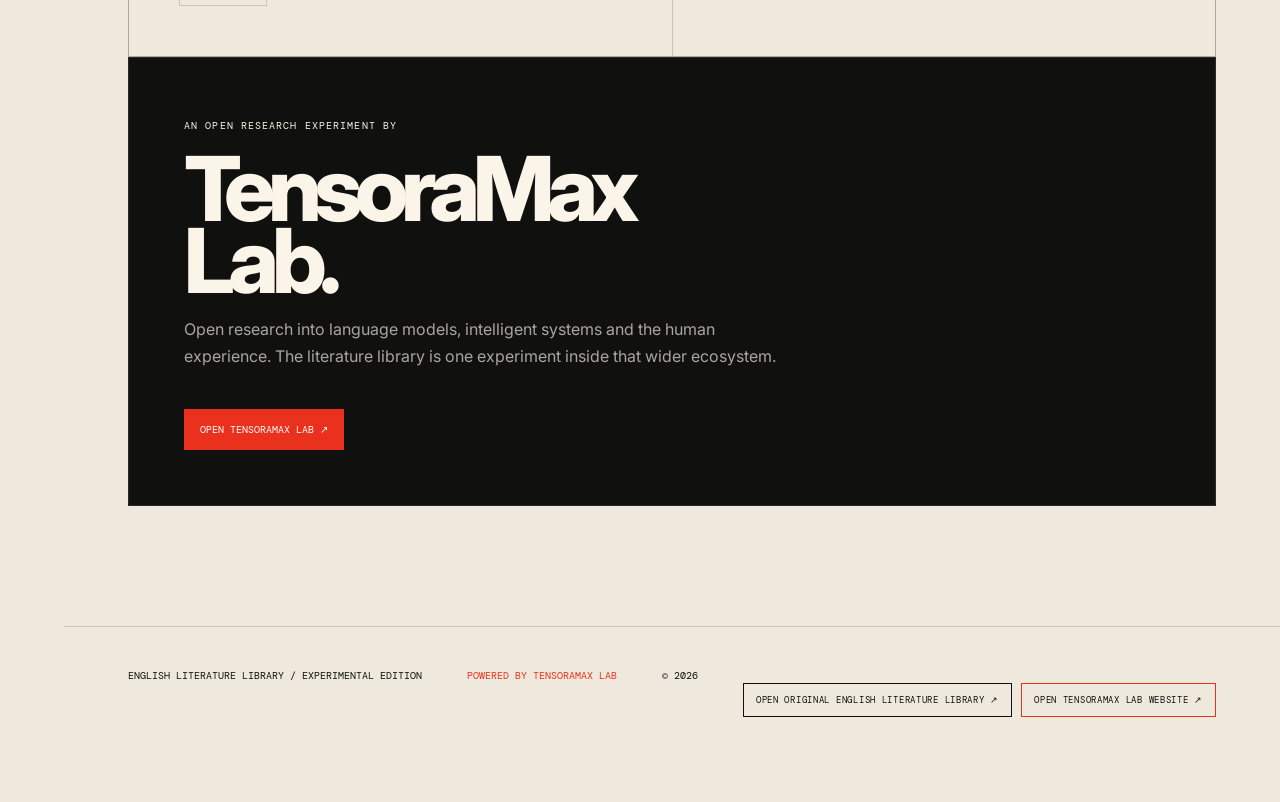
==== commit 2e2c78d8: "Replace view mode controls with viewing suggestion" ====
--- a/index.html
+++ b/index.html
@@ -9,7 +9,7 @@
 <style>
 @import url('https://fonts.googleapis.com/css2?family=DM+Mono:wght@400;500&family=Inter:wght@400;500;600;700;800&family=Playfair+Display:ital,wght@0,500;0,600;1,500;1,600&display=swap');
 :root{--paper:#eee9dc;--paper2:#faf5e8;--ink:#11110f;--muted:#6c685f;--red:#e9311d;--signal:#10c98a;--line:rgba(17,17,15,.16);--dark:#10100e;--serif:'Playfair Display',Georgia,serif;--mono:'DM Mono',monospace;--shadow:0 28px 90px rgba(17,17,15,.14)}
-*{box-sizing:border-box}html{scroll-behavior:smooth}body{margin:0;background:var(--paper);color:var(--ink);font-family:Inter,system-ui,sans-serif;overflow-x:hidden}body:before{content:"";position:fixed;inset:0;pointer-events:none;z-index:0;opacity:.22;background-image:linear-gradient(var(--line) 1px,transparent 1px),linear-gradient(90deg,var(--line) 1px,transparent 1px);background-size:44px 44px}a{color:inherit;text-decoration:none}button,input{font:inherit}.mono{font:10px var(--mono);text-transform:uppercase;letter-spacing:.11em}.site{position:relative;z-index:1}.rail{position:fixed;inset:0 auto 0 0;width:64px;border-right:1px solid var(--line);background:rgba(238,233,220,.84);backdrop-filter:blur(18px);display:flex;align-items:center;justify-content:center;z-index:40}.rail span{writing-mode:vertical-rl;transform:rotate(180deg);font:10px var(--mono);letter-spacing:.16em}.top{position:fixed;left:64px;right:0;top:0;height:64px;border-bottom:1px solid var(--line);background:rgba(238,233,220,.82);backdrop-filter:blur(18px);z-index:39;display:flex;align-items:center;justify-content:space-between;padding:0 28px}.nav{display:flex;gap:22px}.nav a,.view-btn{font:10px var(--mono);text-transform:uppercase;letter-spacing:.1em}.nav a:hover{color:var(--red)}.view-btn{border:1px solid var(--red);background:var(--red);color:#fff;padding:9px 11px;cursor:pointer}.mobile-only{display:none}main{margin-left:64px}.hero{min-height:100svh;padding:150px 5vw 45px;display:flex;flex-direction:column;justify-content:center;position:relative}.eyebrow{display:flex;align-items:center;gap:10px;margin-bottom:22px}.dot{width:8px;height:8px;border-radius:50%;background:var(--red);box-shadow:0 0 0 5px rgba(233,49,29,.1)}h1{font-size:clamp(4rem,11vw,11rem);line-height:.8;letter-spacing:-.085em;max-width:1150px;margin:0;font-weight:800}h1 em,.section h2 em{font-family:var(--serif);font-weight:500}.hero-copy{display:grid;grid-template-columns:1fr minmax(280px,520px);gap:40px;margin-top:42px;align-items:end}.hero-copy p{font-size:15px;line-height:1.7;margin:0}.hero-copy .note{color:var(--muted)}.hero-meta{display:flex;justify-content:space-between;border-top:1px solid var(--line);padding-top:12px;margin-top:55px}
+*{box-sizing:border-box}html{scroll-behavior:smooth}body{margin:0;background:var(--paper);color:var(--ink);font-family:Inter,system-ui,sans-serif;overflow-x:hidden}body:before{content:"";position:fixed;inset:0;pointer-events:none;z-index:0;opacity:.22;background-image:linear-gradient(var(--line) 1px,transparent 1px),linear-gradient(90deg,var(--line) 1px,transparent 1px);background-size:44px 44px}a{color:inherit;text-decoration:none}button,input{font:inherit}.mono{font:10px var(--mono);text-transform:uppercase;letter-spacing:.11em}.site{position:relative;z-index:1}.rail{position:fixed;inset:0 auto 0 0;width:64px;border-right:1px solid var(--line);background:rgba(238,233,220,.84);backdrop-filter:blur(18px);display:flex;align-items:center;justify-content:center;z-index:40}.rail span{writing-mode:vertical-rl;transform:rotate(180deg);font:10px var(--mono);letter-spacing:.16em}.top{position:fixed;left:64px;right:0;top:0;height:64px;border-bottom:1px solid var(--line);background:rgba(238,233,220,.82);backdrop-filter:blur(18px);z-index:39;display:flex;align-items:center;justify-content:space-between;padding:0 28px}.nav{display:flex;gap:22px}.nav a{font:10px var(--mono);text-transform:uppercase;letter-spacing:.1em}.view-hint{font:9px var(--mono);text-transform:uppercase;letter-spacing:.08em;color:var(--muted);text-align:right;line-height:1.35}.view-hint b{color:var(--ink)}.nav a:hover{color:var(--red)}.view-btn{border:1px solid var(--red);background:var(--red);color:#fff;padding:9px 11px;cursor:pointer}main{margin-left:64px}.hero{min-height:100svh;padding:150px 5vw 45px;display:flex;flex-direction:column;justify-content:center;position:relative}.eyebrow{display:flex;align-items:center;gap:10px;margin-bottom:22px}.dot{width:8px;height:8px;border-radius:50%;background:var(--red);box-shadow:0 0 0 5px rgba(233,49,29,.1)}h1{font-size:clamp(4rem,11vw,11rem);line-height:.8;letter-spacing:-.085em;max-width:1150px;margin:0;font-weight:800}h1 em,.section h2 em{font-family:var(--serif);font-weight:500}.hero-copy{display:grid;grid-template-columns:1fr minmax(280px,520px);gap:40px;margin-top:42px;align-items:end}.hero-copy p{font-size:15px;line-height:1.7;margin:0}.hero-copy .note{color:var(--muted)}.hero-meta{display:flex;justify-content:space-between;border-top:1px solid var(--line);padding-top:12px;margin-top:55px}
 .kinetic-signal{height:190px;margin:34px 0 0;position:relative;overflow:hidden;mask-image:linear-gradient(90deg,transparent,black 8%,black 92%,transparent);-webkit-mask-image:linear-gradient(90deg,transparent,black 8%,black 92%,transparent)}.signal-grid{position:absolute;inset:0;display:grid;grid-template-columns:repeat(72,1fr);grid-template-rows:repeat(9,1fr);font:12px/1 var(--mono);color:rgba(16,201,138,.62);transform:translate3d(0,0,0);will-change:transform}.signal-cell{display:flex;align-items:center;justify-content:center;min-width:0;opacity:.16;transition:opacity .45s,transform .45s,color .45s}.signal-cell.hot{opacity:1;color:var(--signal);text-shadow:0 0 14px rgba(16,201,138,.18);transform:scale(1.12)}.signal-cell.block{background:var(--signal);color:var(--dark);opacity:.92}.signal-cell.dark{background:var(--dark);color:var(--signal);opacity:.9}.signal-cell.bar{height:75%;align-self:end;border-left:1px solid rgba(16,201,138,.45);border-right:1px solid rgba(16,201,138,.12)}
 .section{padding:120px 5vw}.section.dark{background:var(--dark);color:var(--paper2)}.section-head{display:flex;justify-content:space-between;align-items:end;gap:35px;margin-bottom:48px}.section h2{font-size:clamp(3.2rem,7vw,7rem);line-height:.83;letter-spacing:-.075em;margin:0}.section-head p{max-width:500px;line-height:1.65;color:var(--muted)}.dark .section-head p{color:#aaa69d}.domains,.catalogue,.authors,.subjects,.timeline{display:grid;gap:1px;background:var(--line);border:1px solid var(--line)}.domains{grid-template-columns:repeat(4,1fr)}.domain{min-height:220px;background:var(--paper);padding:25px;display:flex;flex-direction:column;justify-content:space-between;cursor:pointer;transition:.35s}.domain:hover{background:var(--red);color:#fff;transform:translateY(-4px);z-index:2}.domain b{font-size:clamp(1.5rem,2.6vw,3rem);letter-spacing:-.06em}.domain small{font:10px var(--mono)}.domain .count{color:var(--muted);margin-top:8px}.domain:hover .count{color:#fff}
 .book-wrap{max-width:1200px;margin:auto}.book-stage{position:relative;min-height:680px;display:flex;align-items:center;justify-content:center;perspective:1800px}.book{position:relative;width:min(920px,94%);height:570px;transform-style:preserve-3d;transition:transform .9s cubic-bezier(.2,.8,.2,1)}.spread{position:absolute;inset:0;display:grid;grid-template-columns:1fr 1fr;background:var(--paper2);box-shadow:0 35px 100px rgba(0,0,0,.3);border-radius:5px;overflow:hidden}.page{position:relative;padding:58px 60px;background:var(--paper2);overflow:hidden}.page:first-child{border-right:1px solid rgba(0,0,0,.13)}.page:after{content:"";position:absolute;inset:0;pointer-events:none;background:linear-gradient(90deg,rgba(0,0,0,.07),transparent 10%,transparent 90%,rgba(0,0,0,.06))}.page h3{font:italic 500 clamp(2.5rem,5vw,5.7rem) var(--serif);line-height:.88;letter-spacing:-.055em;margin:20px 0}.page p{font:14px/1.75 var(--serif);max-width:420px}.page-no{position:absolute;bottom:20px;font:10px var(--mono)}.page:first-child .page-no{left:25px}.page:last-child .page-no{right:25px}.cover{position:absolute;inset:0;z-index:3;background:#171715;color:var(--paper2);padding:58px 65px;transform-origin:left center;backface-visibility:hidden;transition:transform 1s cubic-bezier(.2,.8,.2,1);display:flex;flex-direction:column;justify-content:space-between;box-shadow:20px 35px 100px rgba(0,0,0,.4)}.cover .tiny{color:#b7b1a6}.cover h3{font:italic 600 clamp(3rem,7vw,7rem) var(--serif);line-height:.8;letter-spacing:-.07em;max-width:700px;margin:0}.cover .cover-bottom{display:flex;justify-content:space-between;align-items:end;gap:25px}.cover button,.book-action{border:1px solid currentColor;background:transparent;color:inherit;padding:13px 16px;font:10px var(--mono);text-transform:uppercase;cursor:pointer}.cover button:hover,.book-action:hover{background:var(--paper2);color:var(--ink)}.book.open .cover{transform:rotateY(-168deg)}.book-tools{display:flex;justify-content:center;gap:10px;margin-top:18px}.book-action{background:var(--paper2);color:var(--ink);border-color:var(--line)}
@@ -19,17 +19,16 @@
 .lab-grid{display:grid;grid-template-columns:1.25fr .75fr;gap:1px;background:#2b2925;border:1px solid #2b2925}.lab-main,.lab-side{background:var(--dark);padding:50px}.lab-main{min-height:480px;position:relative;overflow:hidden}.lab-main h3{font-size:clamp(3rem,7vw,7rem);line-height:.8;letter-spacing:-.08em;max-width:650px;position:relative;z-index:2;margin:0}.lab-main p{max-width:430px;line-height:1.6;color:#aaa69d;position:relative;z-index:2}.orb{position:absolute;width:390px;height:390px;border-radius:50%;right:4%;top:15%;background:radial-gradient(circle at 35% 30%,#ff9d84,transparent 24%),conic-gradient(from 180deg,#e9311d,#6e1e16,#eee9dc,#e9311d);filter:blur(1px);animation:spin 14s linear infinite;opacity:.9}.lab-side .mono{color:var(--red)}.lab-side ul{list-style:none;padding:0;margin:32px 0}.lab-side li{padding:14px 0;border-bottom:1px solid #2b2925;color:#c9c4ba}.lab-link{display:inline-block;border:1px solid #5a564e;padding:12px 14px;font:10px var(--mono);text-transform:uppercase}.lab-link:hover{background:var(--paper2);color:var(--ink)}@keyframes spin{to{transform:rotate(360deg)}}
 .about{display:grid;grid-template-columns:1fr 1fr;gap:1px;background:var(--line);border:1px solid var(--line)}.about-panel{background:var(--paper);padding:50px;min-height:340px}.about-panel h3{font-size:2.2rem;letter-spacing:-.06em;margin:0 0 22px}.about-panel p{line-height:1.75;max-width:600px}.stack{display:flex;flex-wrap:wrap;gap:8px;margin-top:28px}.stack span{border:1px solid var(--line);padding:8px 10px;font:10px var(--mono)}.power{background:var(--dark);color:var(--paper2);border:1px solid #2b2925;padding:55px}.power .brand{font-size:clamp(3rem,7vw,7rem);font-weight:800;letter-spacing:-.08em;line-height:.8;margin:20px 0}.power p{max-width:600px;color:#aaa69d;line-height:1.7}.original{display:inline-flex;align-items:center;gap:10px;margin-top:22px;border:1px solid var(--red);background:var(--red);color:#fff;padding:13px 15px;font:10px var(--mono);text-transform:uppercase}.original:hover{background:#fff;color:var(--red)}footer{margin-left:64px;border-top:1px solid var(--line);padding:42px 5vw 85px;display:flex;justify-content:space-between;gap:25px;font:10px var(--mono);text-transform:uppercase}.footer-brand{color:var(--red)}
 .modal{position:fixed;inset:0;z-index:80;background:rgba(10,10,9,.72);backdrop-filter:blur(14px);display:none;align-items:center;justify-content:center;padding:20px}.modal.open{display:flex}.modal-card{background:var(--paper);width:min(850px,100%);max-height:90vh;overflow:auto;padding:42px;box-shadow:0 40px 120px #000}.close{float:right;border:0;background:none;font-size:26px;cursor:pointer}.modal-card h2{font-size:clamp(3rem,7vw,6rem);line-height:.84;letter-spacing:-.07em;margin:28px 0 10px}.modal-meta{font:10px var(--mono);text-transform:uppercase;color:var(--red)}.modal-card p{font:16px/1.7 var(--serif)}.themes{display:flex;gap:7px;flex-wrap:wrap;margin:24px 0}.theme{border:1px solid var(--line);padding:7px 9px;font:10px var(--mono)}.modal-actions{display:flex;flex-wrap:wrap;gap:9px}.modal-actions a,.modal-actions button{border:1px solid var(--ink);background:var(--ink);color:var(--paper);padding:12px 14px;font:10px var(--mono);text-transform:uppercase;cursor:pointer}.modal-actions .ghost{background:transparent;color:var(--ink)}
-.bottom-nav{display:none}.mobile-view-label{display:none}body.desktop-view{overflow-x:auto}body.desktop-view .site{min-width:1180px}body.desktop-view .rail{display:flex}body.desktop-view .top{left:64px}body.desktop-view main{margin-left:64px}body.desktop-view .bottom-nav{display:none}body.desktop-view .mobile-only{display:none}
+.bottom-nav{display:none}.mobile-view-label{display:none}
 @media(max-width:1050px){.domains,.authors,.timeline{grid-template-columns:repeat(2,1fr)}.catalogue{grid-template-columns:repeat(2,1fr)}.about{grid-template-columns:1fr}.lab-grid{grid-template-columns:1fr}.orb{right:-80px}}
-@media(max-width:720px){.catalogue-selector{grid-template-columns:1fr}.catalogue-option{min-height:145px}body:not(.desktop-view){padding-bottom:68px}.rail{display:none}.top{left:0;height:58px;padding:0 14px}.nav{display:none}.mobile-only{display:block}.mobile-only .view-btn{font-size:9px;padding:8px 9px}.mobile-brand{font:10px var(--mono);letter-spacing:.12em;text-transform:uppercase}.mobile-brand b{color:var(--red)}main{margin-left:0}.hero{padding:105px 18px 32px;min-height:calc(100svh - 20px)}.hero h1{font-size:19vw;line-height:.82}.hero-copy{grid-template-columns:1fr;gap:25px;margin-top:28px}.hero-copy p{font-size:14px}.hero-meta{margin-top:38px;display:grid;gap:10px}.kinetic-signal{height:150px;margin-top:24px}.signal-grid{font-size:9px;grid-template-columns:repeat(44,1fr);grid-template-rows:repeat(8,1fr)}.section{padding:82px 18px}.section-head{display:block;margin-bottom:30px}.section-head p{margin-top:20px}.section h2{font-size:18vw}.domains,.catalogue,.authors,.subjects,.timeline{grid-template-columns:1fr}.domain{min-height:170px;padding:21px}.domain b{font-size:11vw}.book-stage{min-height:540px}.book{width:100%;height:470px}.spread{grid-template-columns:1fr}.page{padding:42px 28px}.page:nth-child(2){display:none}.page h3{font-size:12vw}.page p{font-size:13px}.cover{padding:38px 28px}.cover h3{font-size:14vw}.cover .cover-bottom{align-items:start;flex-direction:column}.book.open .cover{transform:rotateY(-155deg) translateX(-10%)}.book-tools{margin-top:12px}.book-action{font-size:9px}.card{min-height:310px;padding:21px}.card h3{font-size:10vw;margin:30px 0 10px}.lab-main,.lab-side{padding:30px 24px}.lab-main{min-height:450px}.lab-main h3{font-size:15vw}.orb{width:260px;height:260px;right:-60px;top:35%}.about-panel,.power{padding:30px 24px}.power .brand{font-size:15vw}.original{width:100%;justify-content:center}.modal{padding:10px}.modal-card{padding:26px 20px;max-height:92vh}.modal-card h2{font-size:14vw}.bottom-nav{position:fixed;display:grid;grid-template-columns:repeat(5,1fr);left:0;right:0;bottom:0;height:68px;z-index:60;background:rgba(17,17,15,.96);color:var(--paper2);border-top:1px solid #3a3731;padding-bottom:env(safe-area-inset-bottom)}.bottom-nav a{display:flex;flex-direction:column;align-items:center;justify-content:center;gap:5px;font:8px var(--mono);text-transform:uppercase;letter-spacing:.06em}.bottom-nav a span:first-child{font-size:16px}.bottom-nav a.active,.bottom-nav a:hover{color:#ff5a46}footer{margin-left:0;padding:30px 18px 95px;display:grid}.desktop-mode-banner{position:fixed;left:10px;right:10px;top:68px;z-index:45;background:var(--red);color:#fff;padding:9px 12px;display:flex;align-items:center;justify-content:space-between;box-shadow:0 10px 30px rgba(0,0,0,.18);font:9px var(--mono);text-transform:uppercase}.desktop-mode-banner button{border:1px solid #fff;background:transparent;color:#fff;padding:7px 9px;font:9px var(--mono);text-transform:uppercase}.mobile-view-label{display:block}}
+@media(max-width:720px){.catalogue-selector{grid-template-columns:1fr}.catalogue-option{min-height:145px}body:not(.desktop-view){padding-bottom:68px}.rail{display:none}.top{left:0;height:58px;padding:0 14px}.nav{display:none}.mobile-only{display:block}.mobile-brand{font:10px var(--mono);letter-spacing:.12em;text-transform:uppercase}.mobile-brand b{color:var(--red)}main{margin-left:0}.hero{padding:105px 18px 32px;min-height:calc(100svh - 20px)}.hero h1{font-size:19vw;line-height:.82}.hero-copy{grid-template-columns:1fr;gap:25px;margin-top:28px}.hero-copy p{font-size:14px}.hero-meta{margin-top:38px;display:grid;gap:10px}.kinetic-signal{height:150px;margin-top:24px}.signal-grid{font-size:9px;grid-template-columns:repeat(44,1fr);grid-template-rows:repeat(8,1fr)}.section{padding:82px 18px}.section-head{display:block;margin-bottom:30px}.section-head p{margin-top:20px}.section h2{font-size:18vw}.domains,.catalogue,.authors,.subjects,.timeline{grid-template-columns:1fr}.domain{min-height:170px;padding:21px}.domain b{font-size:11vw}.book-stage{min-height:540px}.book{width:100%;height:470px}.spread{grid-template-columns:1fr}.page{padding:42px 28px}.page:nth-child(2){display:none}.page h3{font-size:12vw}.page p{font-size:13px}.cover{padding:38px 28px}.cover h3{font-size:14vw}.cover .cover-bottom{align-items:start;flex-direction:column}.book.open .cover{transform:rotateY(-155deg) translateX(-10%)}.book-tools{margin-top:12px}.book-action{font-size:9px}.card{min-height:310px;padding:21px}.card h3{font-size:10vw;margin:30px 0 10px}.lab-main,.lab-side{padding:30px 24px}.lab-main{min-height:450px}.lab-main h3{font-size:15vw}.orb{width:260px;height:260px;right:-60px;top:35%}.about-panel,.power{padding:30px 24px}.power .brand{font-size:15vw}.original{width:100%;justify-content:center}.modal{padding:10px}.modal-card{padding:26px 20px;max-height:92vh}.modal-card h2{font-size:14vw}.bottom-nav{position:fixed;display:grid;grid-template-columns:repeat(5,1fr);left:0;right:0;bottom:0;height:68px;z-index:60;background:rgba(17,17,15,.96);color:var(--paper2);border-top:1px solid #3a3731;padding-bottom:env(safe-area-inset-bottom)}.bottom-nav a{display:flex;flex-direction:column;align-items:center;justify-content:center;gap:5px;font:8px var(--mono);text-transform:uppercase;letter-spacing:.06em}.bottom-nav a span:first-child{font-size:16px}.bottom-nav a.active,.bottom-nav a:hover{color:#ff5a46}footer{margin-left:0;padding:30px 18px 95px;display:grid}}
 @media(prefers-reduced-motion:reduce){.signal-cell{transition:none}.kinetic-signal{display:none}}
 </style>
 </head>
 <body>
 <div class="site">
 <aside class="rail"><span>ENGLISH LITERATURE / EXPERIMENTAL EDITION</span></aside>
-<header class="top"><a class="mobile-brand" href="#top"><b>EL</b> / 02</a><nav class="nav"><a href="#domains">Domains</a><a href="#catalogue">Catalogue</a><a href="#authors">Authors</a><a href="#subjects">Subjects</a><a href="#timeline">Timeline</a><a href="#lab">Lab</a><a href="#about">About</a></nav><div class="mobile-only"><button class="view-btn" id="viewToggle">VIEW DESKTOP ↗</button></div><div class="desktop-only"><button class="view-btn" id="viewToggleDesktop">VIEW MOBILE</button></div></header>
-<div id="desktopBanner" class="desktop-mode-banner" style="display:none"><span>Desktop composition active</span><button id="exitDesktop">RETURN TO MOBILE</button></div>
+<header class="top"><a class="mobile-brand" href="#top"><b>EL</b> / 02</a><nav class="nav"><a href="#domains">Domains</a><a href="#catalogue">Catalogue</a><a href="#authors">Authors</a><a href="#subjects">Subjects</a><a href="#timeline">Timeline</a><a href="#lab">Lab</a><a href="#about">About</a></nav><div class="view-hint" aria-label="Viewing suggestion"><b>VIEWING SUGGESTION</b><br>Desktop: better overall view · Mobile: easier book-name scanning</div></header>
 <main id="top">
 <section class="hero">
   <div class="eyebrow mono"><span class="dot"></span> English Literature Library / Experimental Edition</div>
@@ -87,11 +86,8 @@
 function renderAuthors(){const map=new Map();books.forEach(b=>{if(!map.has(b.author))map.set(b.author,{name:b.author,works:[]});map.get(b.author).works.push(b)});$('authorGrid').innerHTML=[...map.values()].map(a=>`<article class="author-card"><small>${a.works.length} work${a.works.length>1?'s':''}</small><b>${esc(a.name)}</b><span class="mono">${esc([...new Set(a.works.map(w=>w.period))].join(' · '))}</span></article>`).join('')}
 function renderSubjects(){const entries=Object.entries(subjects);$('subjectGrid').innerHTML=entries.map(([k,v])=>{const ws=books.filter(b=>(b.subjects||[]).includes(k));return `<article class="subject-card"><small>${ws.length} works</small><b>${esc(v)}</b><p>${esc(subjectDescriptions[k])}</p></article>`}).join('')}
 function renderTimeline(){$('timelineGrid').innerHTML=periods.map(([k,n,y])=>{const ws=books.filter(b=>b.period===k);return `<article class="era"><span class="year">${y}</span><h3>${n}</h3><p>${ws.length} catalogue record${ws.length===1?'':'s'} in this experiment.</p><button class="chip" data-period="${k}" style="margin-top:15px">VIEW WORKS ↗</button></article>`}).join('');document.querySelectorAll('[data-period]').forEach(x=>x.onclick=()=>{filter=x.dataset.period;query='';$('search').value='';renderChips();renderBooks();location.hash='catalogue'})}
-function setView(desktop){document.body.classList.toggle('desktop-view',desktop);$('desktopBanner').style.display=desktop&&innerWidth<721?'flex':'none';if(innerWidth<721)sessionStorage.setItem('el-view',desktop?'desktop':'mobile')}
-function initView(){const desktop=new URLSearchParams(location.search).get('view')==='desktop'||(innerWidth<721&&sessionStorage.getItem('el-view')==='desktop');setView(desktop)}
-$('viewToggle')?.addEventListener('click',()=>{location.href=location.pathname+'?view=desktop'+location.hash});$('viewToggleDesktop')?.addEventListener('click',()=>{setView(false);if(innerWidth<721)location.href=location.pathname+location.hash});$('exitDesktop')?.addEventListener('click',()=>{sessionStorage.setItem('el-view','mobile');location.href=location.pathname+location.hash});
 function buildSignal(){const grid=$('signalGrid');if(!grid)return;const chars=['·','·','·','{','}','[',']','<','>','+','×','0','1','A','I','/','\\','◆','◇','░','▒','▓'];let cells=[];for(let i=0;i<72*9;i++){const el=document.createElement('span');el.className='signal-cell';el.textContent=chars[Math.floor(Math.random()*chars.length)];grid.appendChild(el);cells.push(el)}let tick=0;const animate=()=>{tick++;cells.forEach((el,i)=>{const wave=Math.sin(i*.31+tick*.035)+Math.sin(i*.071-tick*.018);el.classList.toggle('hot',wave>1.25);el.classList.toggle('block',((i+tick*2)%97===0)||((i+tick)%151===0));el.classList.toggle('dark',((i-tick)%173===0));el.classList.toggle('bar',(i%29===0||i%31===0)&&wave>.25);if(Math.random()<.025)el.textContent=chars[Math.floor(Math.random()*chars.length)]});grid.style.transform=`translate3d(${Math.sin(tick*.008)*18}px,${Math.cos(tick*.006)*3}px,0)`;requestAnimationFrame(animate)};requestAnimationFrame(animate)}
-setBook(selected);renderCatalogues();renderDomains();renderChips();renderBooks();renderAuthors();renderSubjects();renderTimeline();$('workCount').textContent=`${books.length} WORKS`;initView();buildSignal();
+setBook(selected);renderCatalogues();renderDomains();renderChips();renderBooks();renderAuthors();renderSubjects();renderTimeline();$('workCount').textContent=`${books.length} WORKS`;buildSignal();
 </script>
 </body>
 </html>
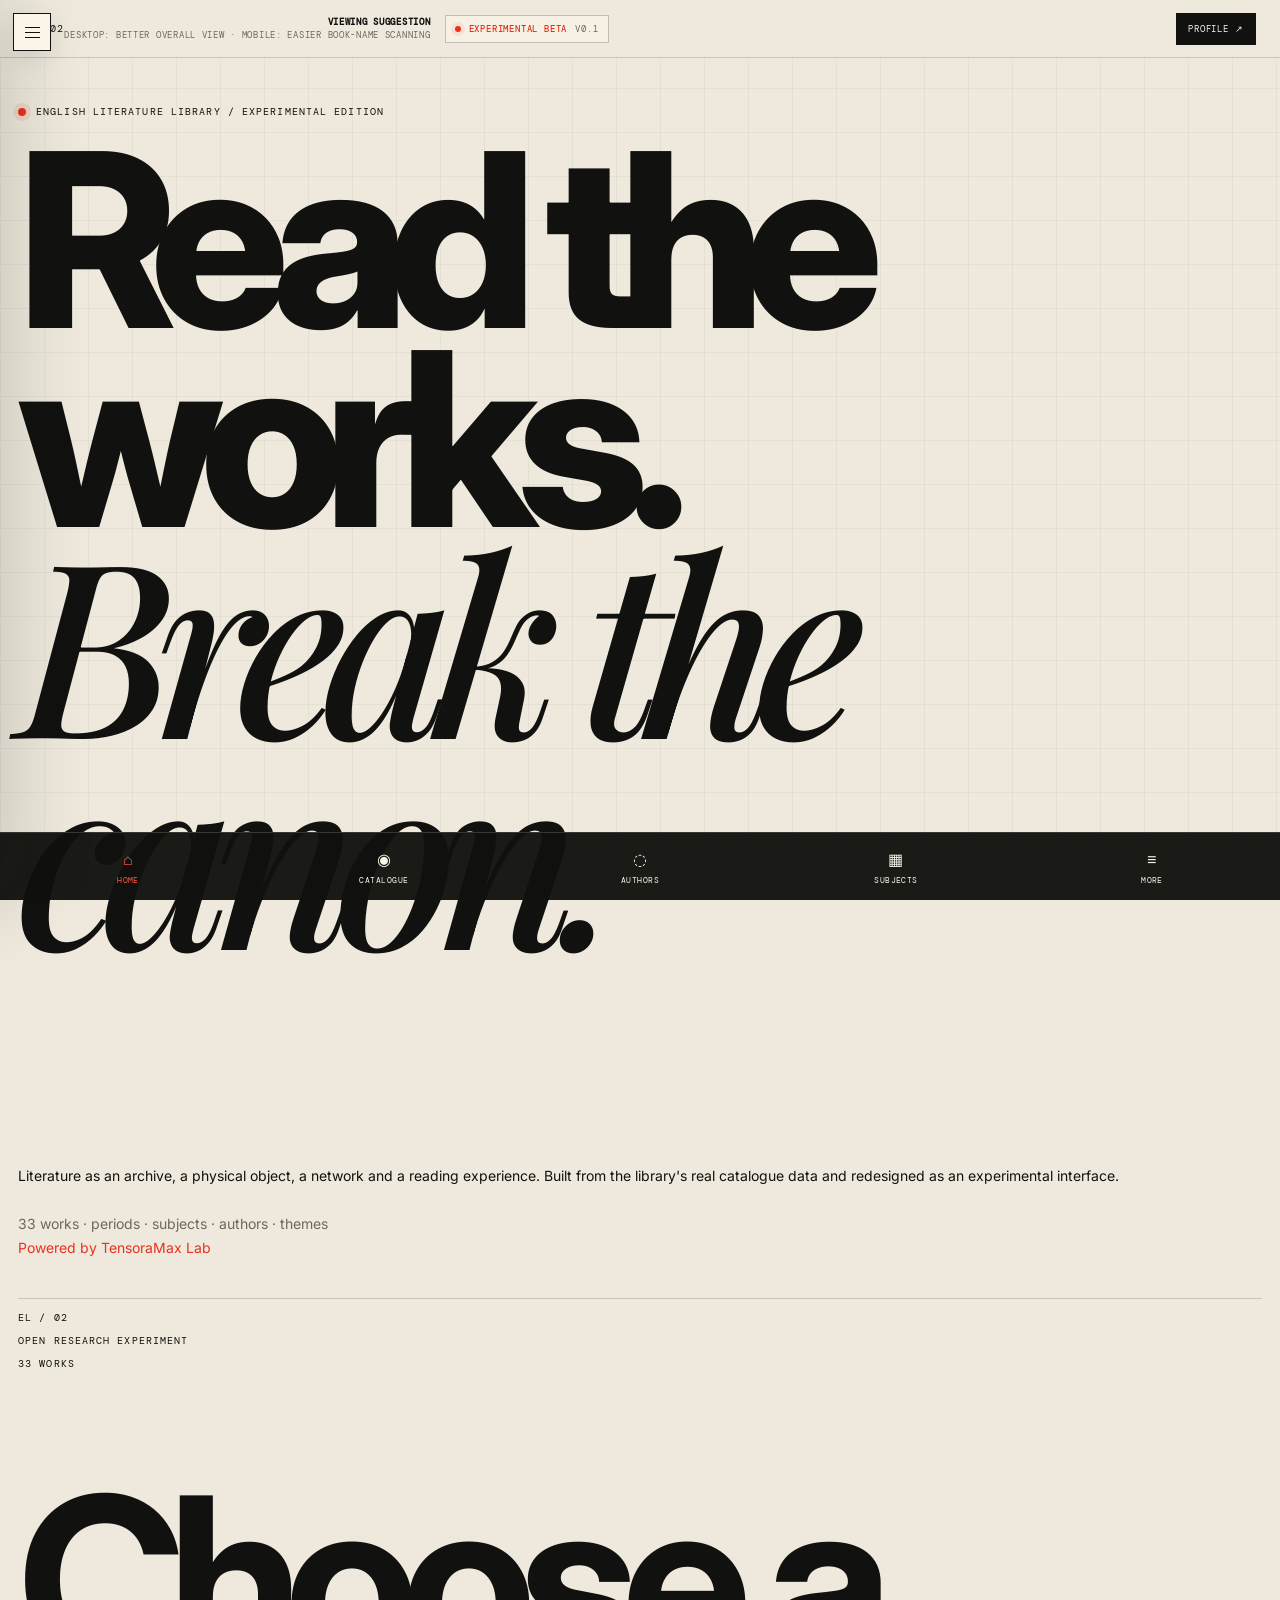
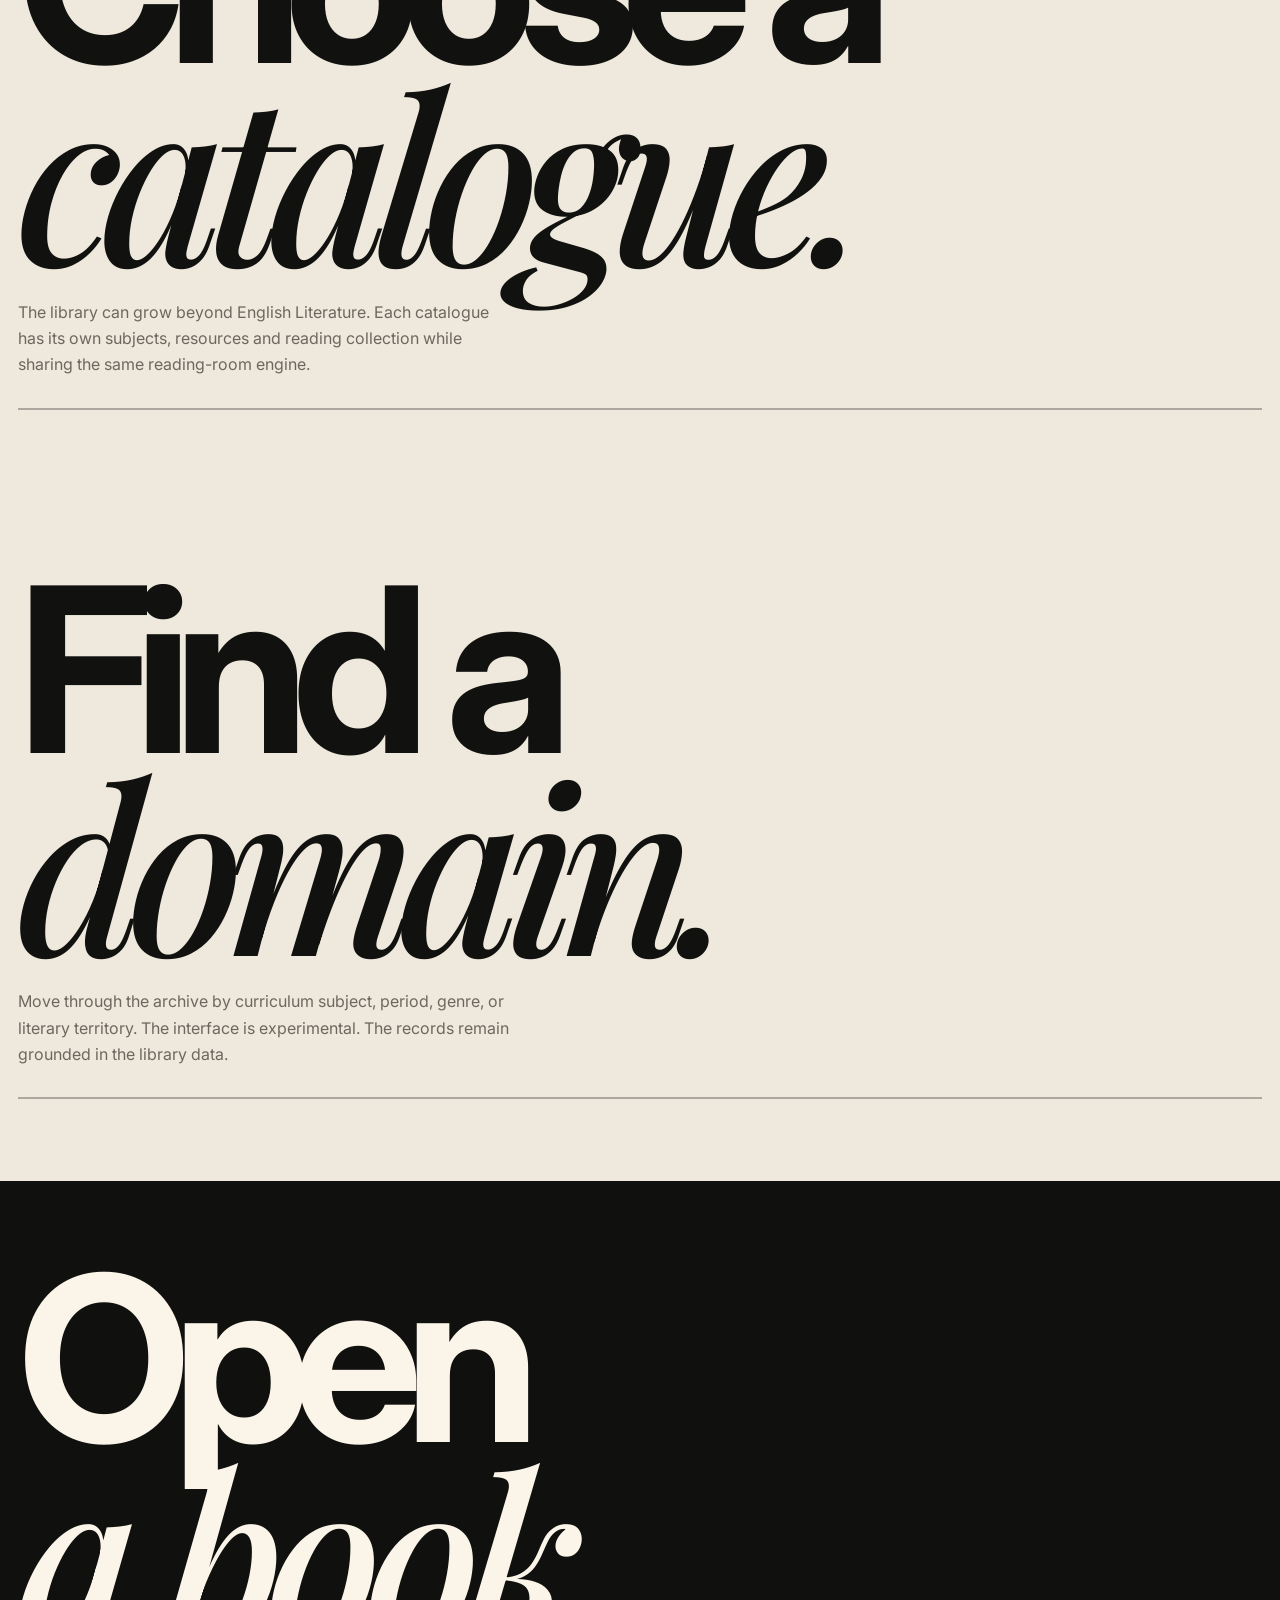
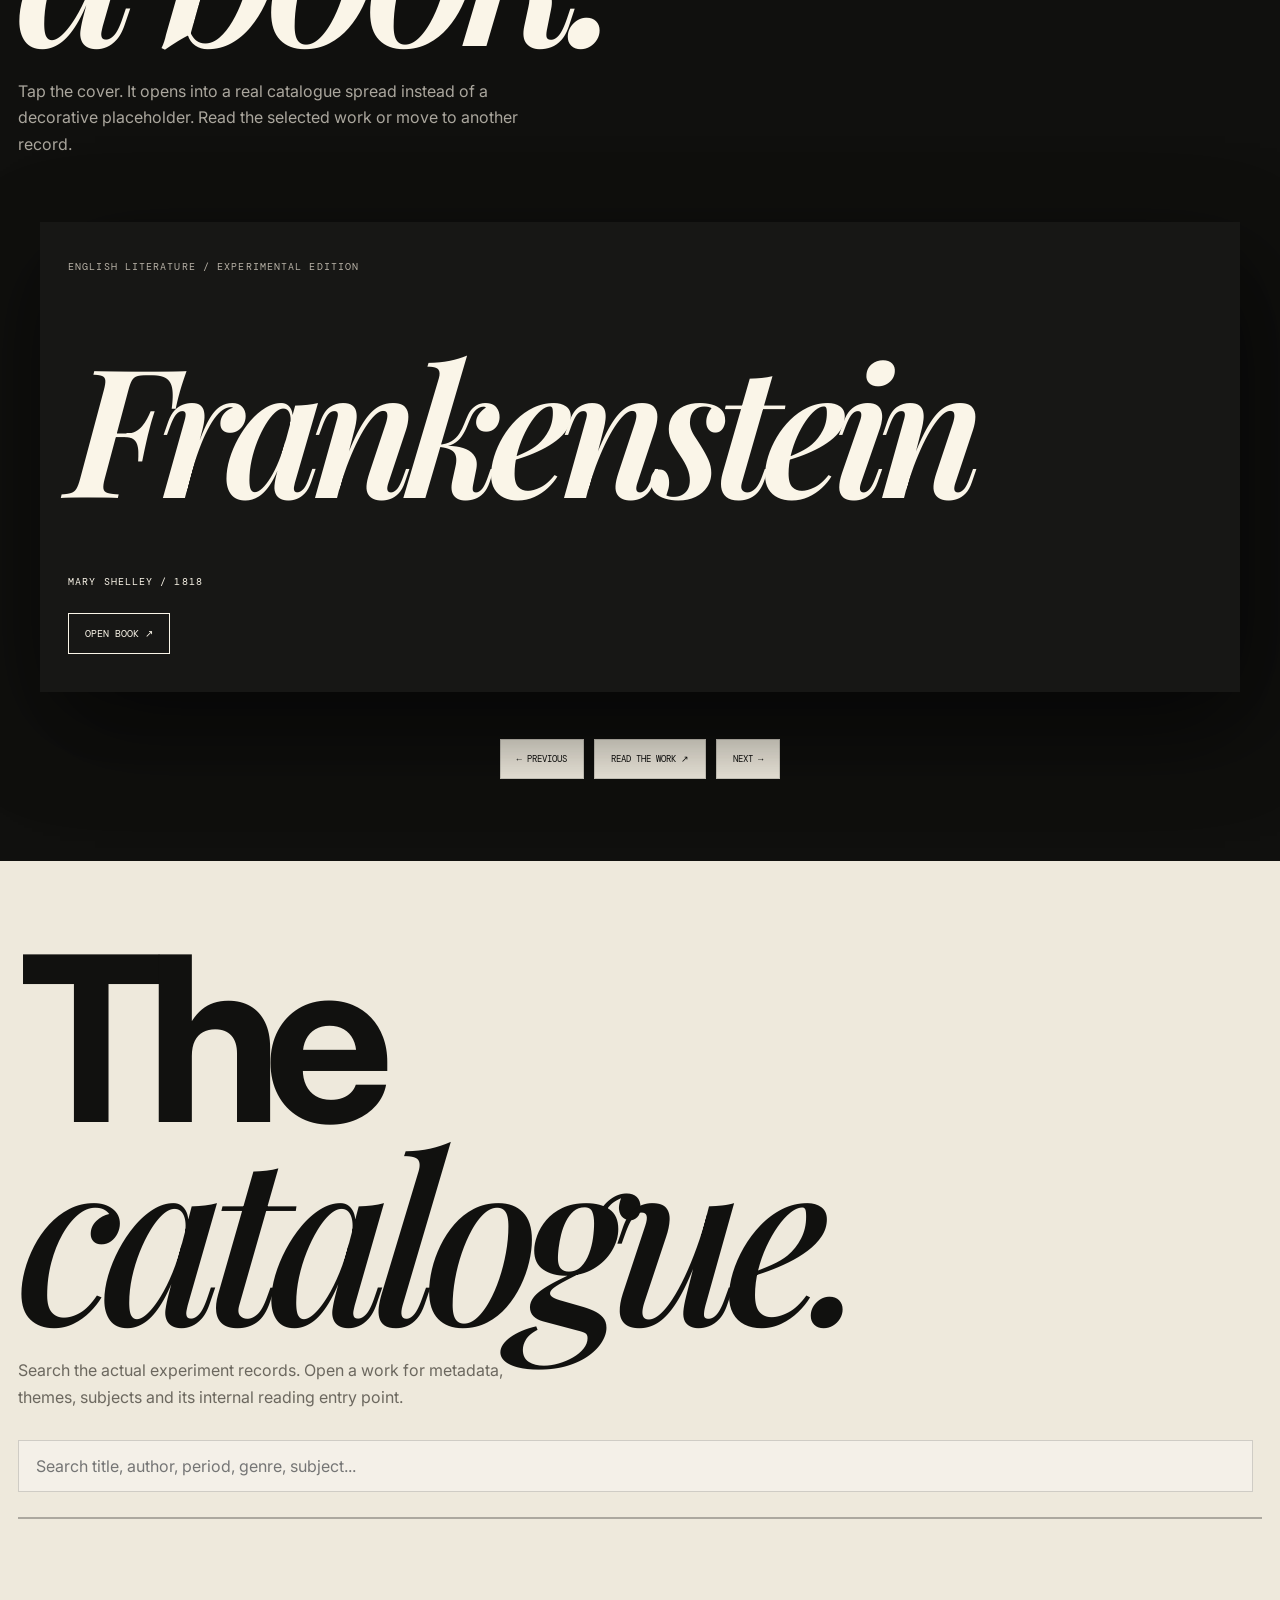
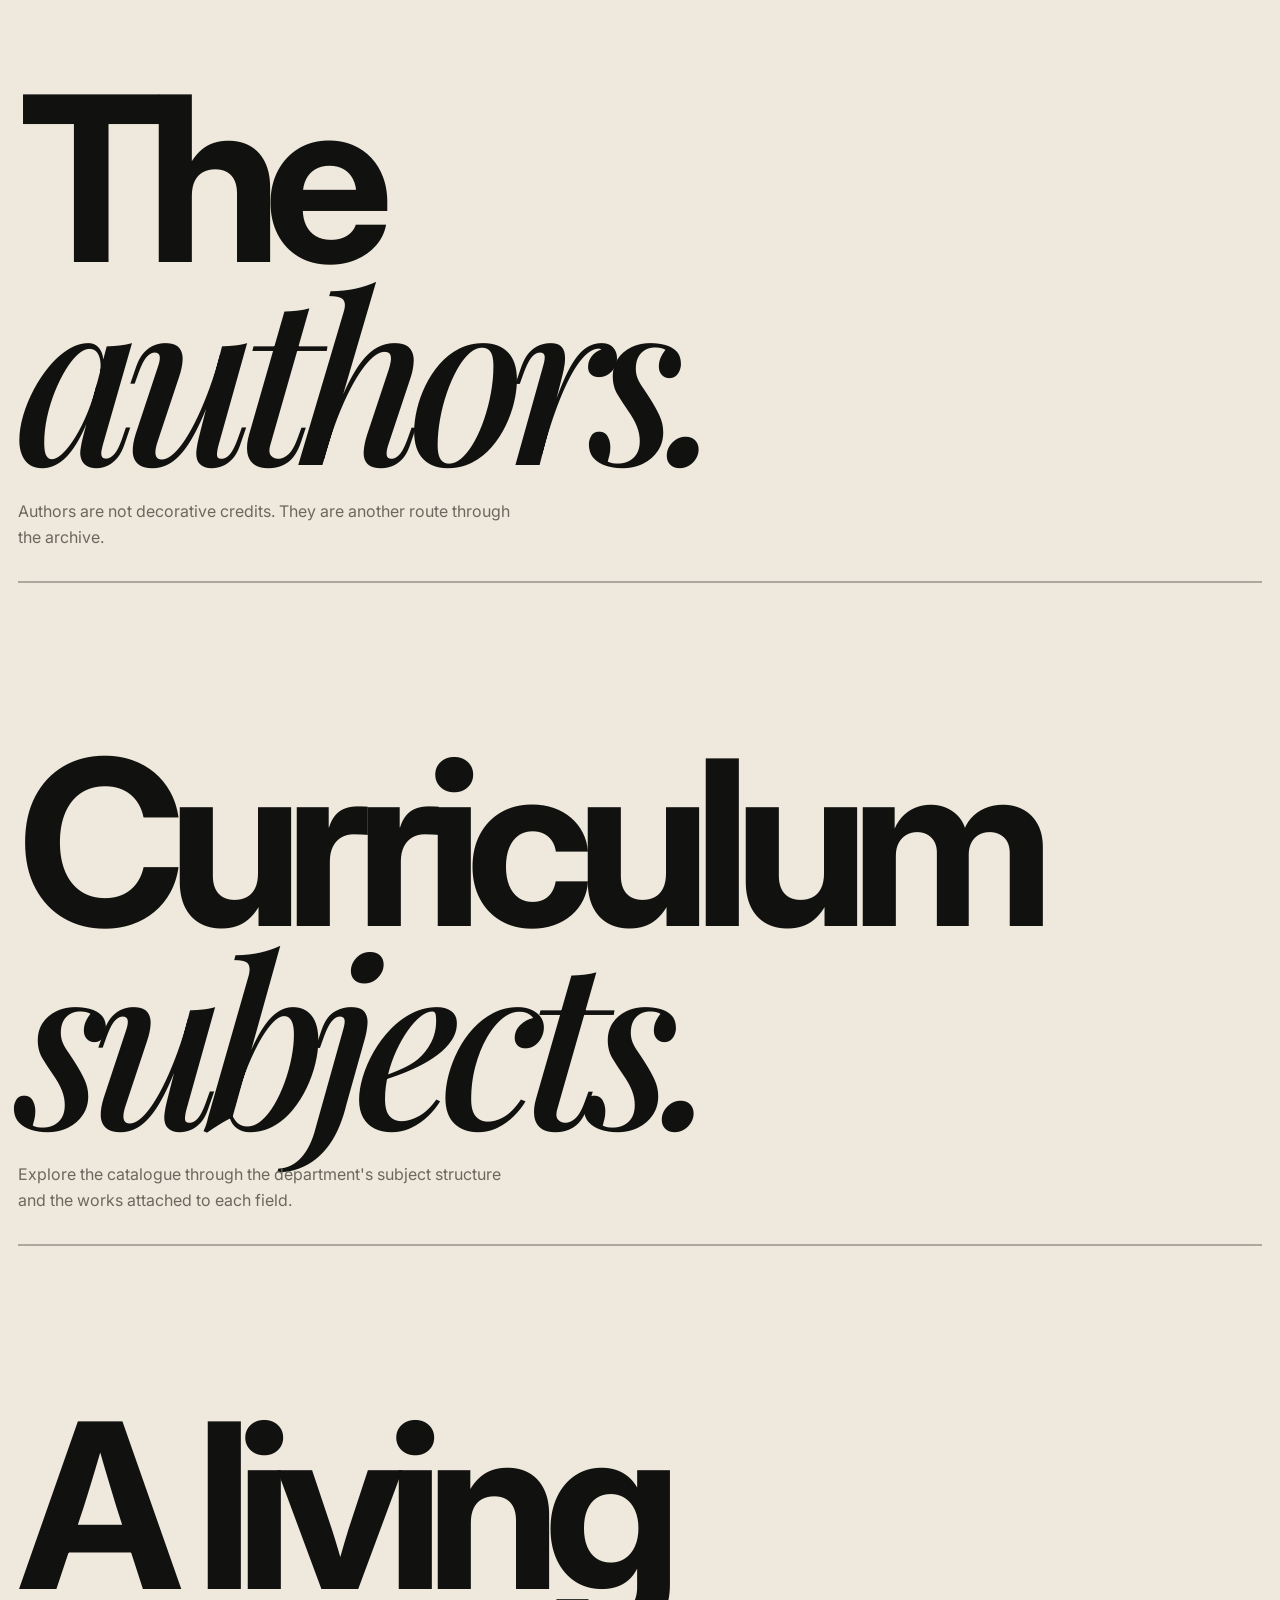
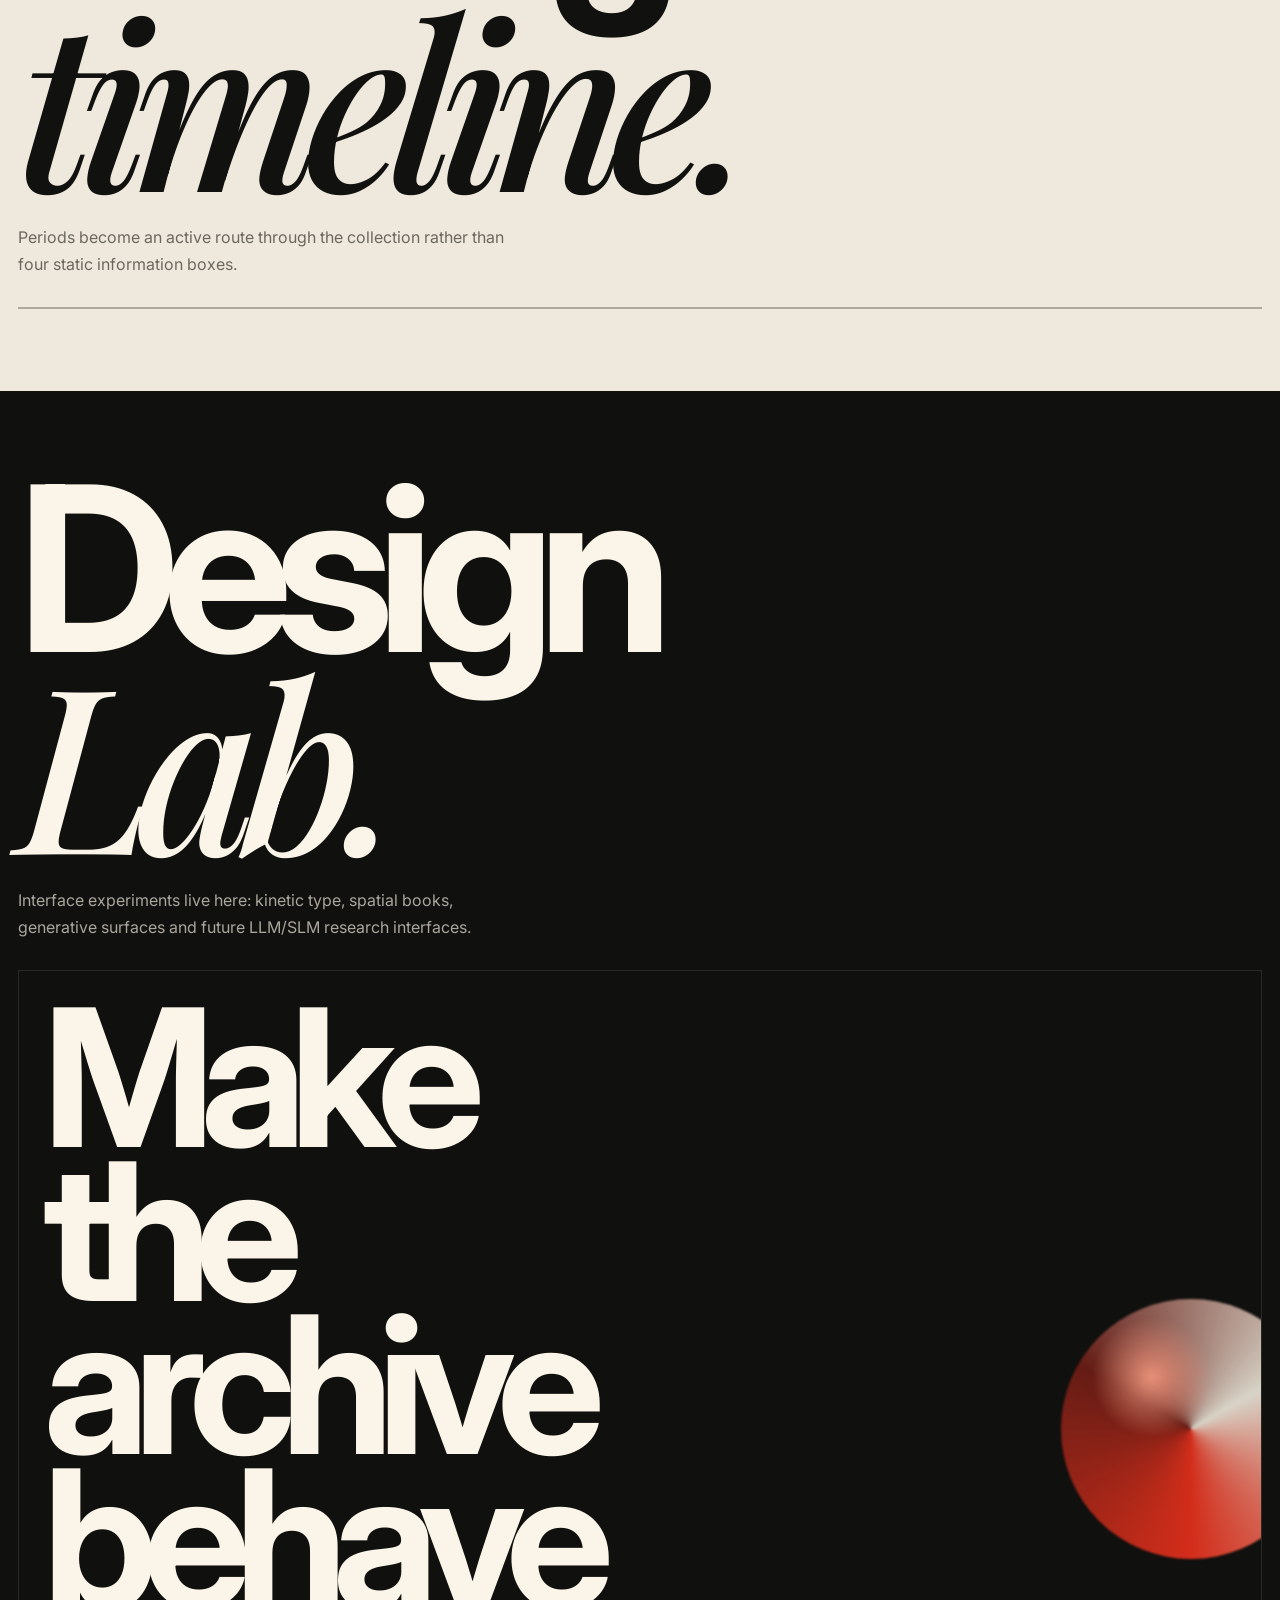
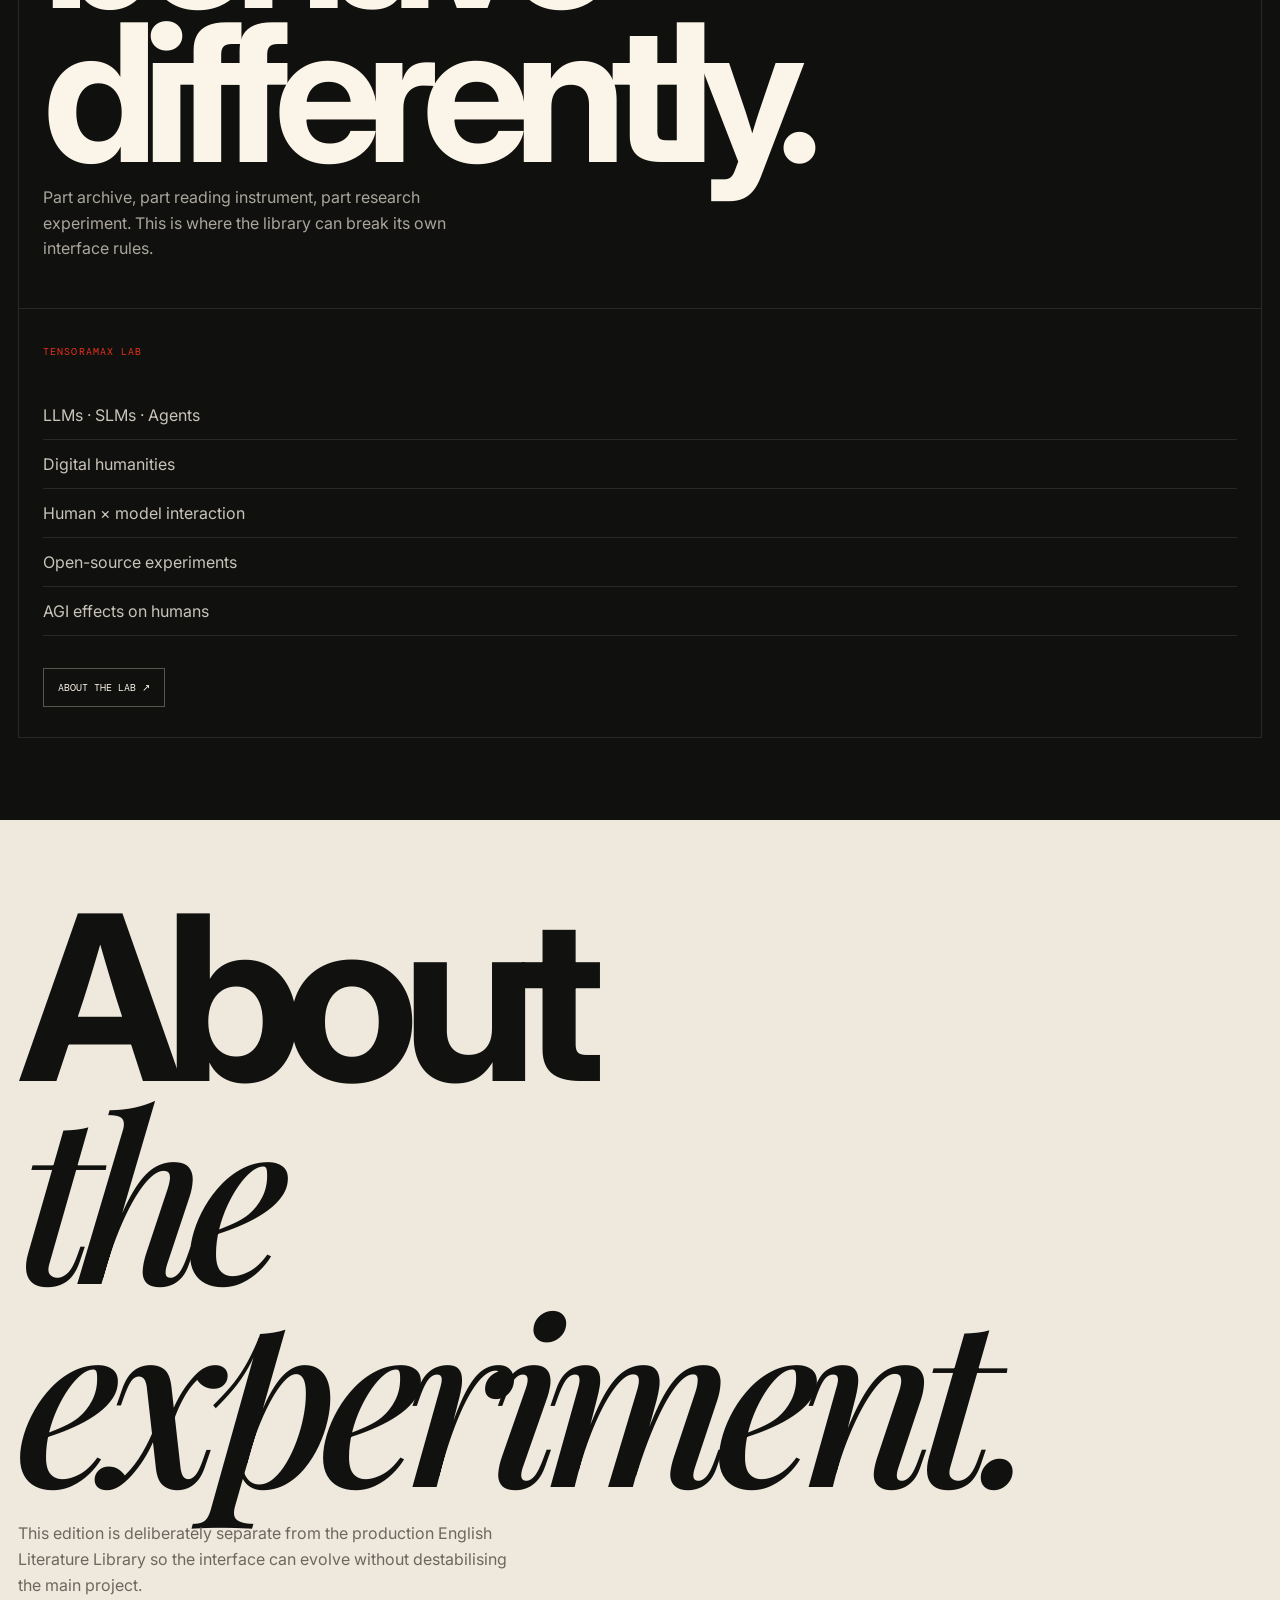
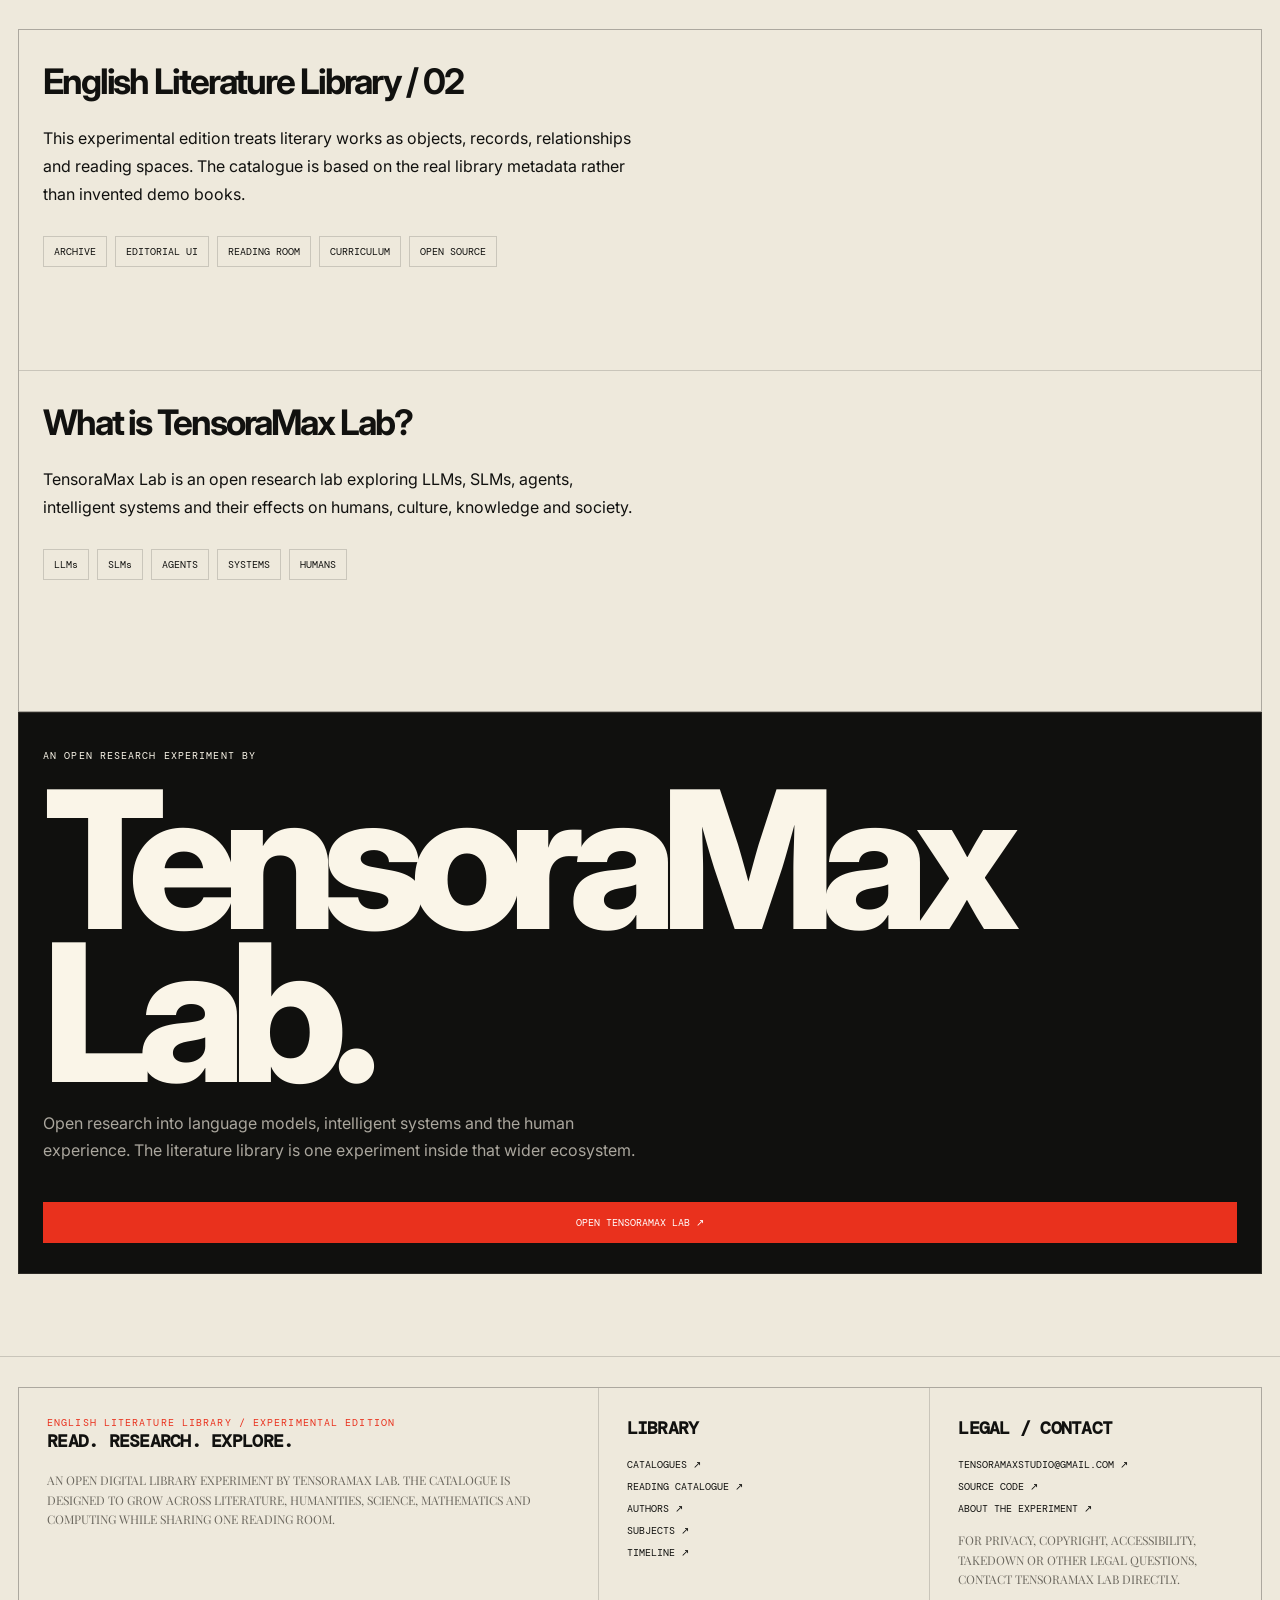
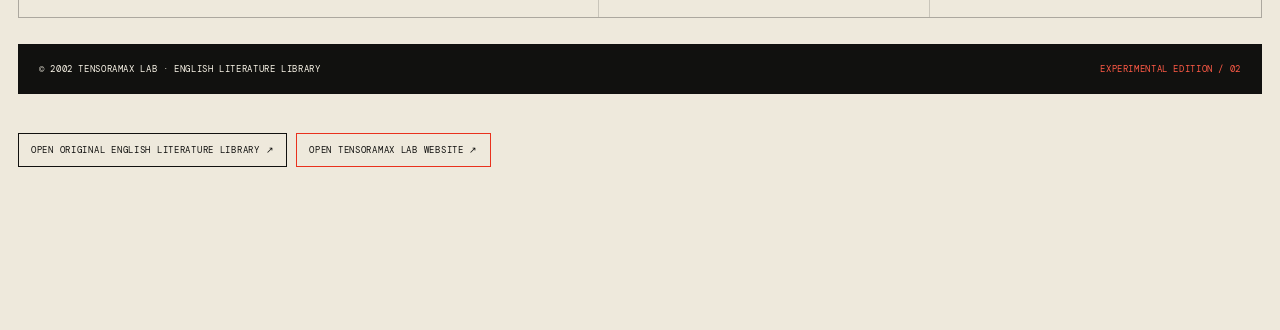
==== commit 8031f14f: "Add legal footer and cookie storage notice" ====
--- a/index.html
+++ b/index.html
@@ -17,11 +17,11 @@
 .search{flex:1;min-width:230px;border:1px solid var(--line);background:rgba(255,255,255,.35);padding:15px 17px;outline:0}.search:focus{border-color:var(--red)}.chip{border:1px solid var(--line);background:transparent;padding:10px 13px;cursor:pointer;font:10px var(--mono);text-transform:uppercase}.chip.active,.chip:hover{background:var(--ink);color:var(--paper)}.catalogue{grid-template-columns:repeat(3,1fr)}.card{background:var(--paper);padding:25px;min-height:350px;display:flex;flex-direction:column;cursor:pointer;transition:.3s}.card:hover{background:#fffaf0;transform:translateY(-4px);box-shadow:var(--shadow);z-index:2}.card-top,.card-foot{display:flex;justify-content:space-between;gap:15px}.tag{font:10px var(--mono);text-transform:uppercase;color:var(--red)}.card h3{font-size:clamp(1.5rem,2.4vw,2.6rem);line-height:.96;letter-spacing:-.055em;margin:36px 0 10px}.author{font:italic 1.05rem var(--serif)}.card p{font-size:13px;line-height:1.6;color:#5f5b53}.card-foot{margin-top:auto;border-top:1px solid var(--line);padding-top:12px;align-items:center}.read{border:0;background:var(--red);color:#fff;padding:10px 12px;font:10px var(--mono);text-transform:uppercase;cursor:pointer}.read.disabled{background:transparent;color:var(--muted);border:1px solid var(--line);cursor:default}.empty{grid-column:1/-1;padding:80px;text-align:center;font:2rem var(--serif)}
 .authors{grid-template-columns:repeat(4,1fr)}.author-card,.subject-card{background:var(--paper);padding:24px;min-height:190px}.author-card b,.subject-card b{display:block;font-size:1.45rem;letter-spacing:-.045em;margin:35px 0 8px}.author-card small,.subject-card small{font:10px var(--mono);text-transform:uppercase;color:var(--red)}.subject-card p{font-size:12px;line-height:1.55;color:var(--muted)}.timeline{grid-template-columns:repeat(4,1fr)}.era{background:var(--paper);padding:28px;min-height:270px}.era .year{font:11px var(--mono);color:var(--red)}.era h3{font-size:2rem;letter-spacing:-.06em;margin:40px 0 10px}.era p{font-size:13px;line-height:1.6;color:var(--muted)}
 .lab-grid{display:grid;grid-template-columns:1.25fr .75fr;gap:1px;background:#2b2925;border:1px solid #2b2925}.lab-main,.lab-side{background:var(--dark);padding:50px}.lab-main{min-height:480px;position:relative;overflow:hidden}.lab-main h3{font-size:clamp(3rem,7vw,7rem);line-height:.8;letter-spacing:-.08em;max-width:650px;position:relative;z-index:2;margin:0}.lab-main p{max-width:430px;line-height:1.6;color:#aaa69d;position:relative;z-index:2}.orb{position:absolute;width:390px;height:390px;border-radius:50%;right:4%;top:15%;background:radial-gradient(circle at 35% 30%,#ff9d84,transparent 24%),conic-gradient(from 180deg,#e9311d,#6e1e16,#eee9dc,#e9311d);filter:blur(1px);animation:spin 14s linear infinite;opacity:.9}.lab-side .mono{color:var(--red)}.lab-side ul{list-style:none;padding:0;margin:32px 0}.lab-side li{padding:14px 0;border-bottom:1px solid #2b2925;color:#c9c4ba}.lab-link{display:inline-block;border:1px solid #5a564e;padding:12px 14px;font:10px var(--mono);text-transform:uppercase}.lab-link:hover{background:var(--paper2);color:var(--ink)}@keyframes spin{to{transform:rotate(360deg)}}
-.about{display:grid;grid-template-columns:1fr 1fr;gap:1px;background:var(--line);border:1px solid var(--line)}.about-panel{background:var(--paper);padding:50px;min-height:340px}.about-panel h3{font-size:2.2rem;letter-spacing:-.06em;margin:0 0 22px}.about-panel p{line-height:1.75;max-width:600px}.stack{display:flex;flex-wrap:wrap;gap:8px;margin-top:28px}.stack span{border:1px solid var(--line);padding:8px 10px;font:10px var(--mono)}.power{background:var(--dark);color:var(--paper2);border:1px solid #2b2925;padding:55px}.power .brand{font-size:clamp(3rem,7vw,7rem);font-weight:800;letter-spacing:-.08em;line-height:.8;margin:20px 0}.power p{max-width:600px;color:#aaa69d;line-height:1.7}.original{display:inline-flex;align-items:center;gap:10px;margin-top:22px;border:1px solid var(--red);background:var(--red);color:#fff;padding:13px 15px;font:10px var(--mono);text-transform:uppercase}.original:hover{background:#fff;color:var(--red)}footer{margin-left:64px;border-top:1px solid var(--line);padding:42px 5vw 85px;display:flex;justify-content:space-between;gap:25px;font:10px var(--mono);text-transform:uppercase}.footer-brand{color:var(--red)}
+.about{display:grid;grid-template-columns:1fr 1fr;gap:1px;background:var(--line);border:1px solid var(--line)}.about-panel{background:var(--paper);padding:50px;min-height:340px}.about-panel h3{font-size:2.2rem;letter-spacing:-.06em;margin:0 0 22px}.about-panel p{line-height:1.75;max-width:600px}.stack{display:flex;flex-wrap:wrap;gap:8px;margin-top:28px}.stack span{border:1px solid var(--line);padding:8px 10px;font:10px var(--mono)}.power{background:var(--dark);color:var(--paper2);border:1px solid #2b2925;padding:55px}.power .brand{font-size:clamp(3rem,7vw,7rem);font-weight:800;letter-spacing:-.08em;line-height:.8;margin:20px 0}.power p{max-width:600px;color:#aaa69d;line-height:1.7}.original{display:inline-flex;align-items:center;gap:10px;margin-top:22px;border:1px solid var(--red);background:var(--red);color:#fff;padding:13px 15px;font:10px var(--mono);text-transform:uppercase}.original:hover{background:#fff;color:var(--red)}footer{margin-left:64px;border-top:1px solid var(--line);padding:42px 5vw 85px;display:flex;justify-content:space-between;gap:25px;font:10px var(--mono);text-transform:uppercase}.footer-brand{color:var(--red)}.footer-wrap{display:grid;grid-template-columns:1.4fr .8fr .8fr;gap:1px;background:var(--line);border:1px solid var(--line)}.footer-block{background:var(--paper);padding:28px;min-height:170px}.footer-block h3{margin:0 0 18px;font-size:1.15rem;letter-spacing:-.04em}.footer-block p{margin:0;color:var(--muted);font:12px/1.6 var(--serif)}.footer-links{display:grid;gap:9px}.footer-links a{font:10px var(--mono);text-transform:uppercase}.footer-links a:hover{color:var(--red)}.footer-bottom{margin-top:1px;border:1px solid var(--line);background:var(--ink);color:var(--paper2);padding:18px 20px;display:flex;justify-content:space-between;gap:20px;font:9px var(--mono);text-transform:uppercase;letter-spacing:.07em}.footer-bottom .footer-brand{color:#ff5a46}.cookie-notice{position:fixed;left:24px;right:24px;bottom:24px;z-index:100;background:var(--dark);color:var(--paper2);border:1px solid #403d37;box-shadow:0 24px 80px rgba(0,0,0,.35);padding:20px 22px;display:flex;align-items:center;justify-content:space-between;gap:25px}.cookie-copy{max-width:760px}.cookie-copy .mono{color:#ff5a46}.cookie-copy p{margin:7px 0 0;color:#c8c3b9;font-size:12px;line-height:1.55}.cookie-actions{display:flex;gap:8px;flex-shrink:0}.cookie-actions button{border:1px solid #6a655c;background:transparent;color:var(--paper2);padding:11px 13px;font:9px var(--mono);text-transform:uppercase;cursor:pointer}.cookie-actions button.primary{border-color:var(--red);background:var(--red);color:#fff}.cookie-actions button:hover{background:var(--paper2);color:var(--ink)}.cookie-actions button.primary:hover{background:#ff5a46;color:#fff}
 .modal{position:fixed;inset:0;z-index:80;background:rgba(10,10,9,.72);backdrop-filter:blur(14px);display:none;align-items:center;justify-content:center;padding:20px}.modal.open{display:flex}.modal-card{background:var(--paper);width:min(850px,100%);max-height:90vh;overflow:auto;padding:42px;box-shadow:0 40px 120px #000}.close{float:right;border:0;background:none;font-size:26px;cursor:pointer}.modal-card h2{font-size:clamp(3rem,7vw,6rem);line-height:.84;letter-spacing:-.07em;margin:28px 0 10px}.modal-meta{font:10px var(--mono);text-transform:uppercase;color:var(--red)}.modal-card p{font:16px/1.7 var(--serif)}.themes{display:flex;gap:7px;flex-wrap:wrap;margin:24px 0}.theme{border:1px solid var(--line);padding:7px 9px;font:10px var(--mono)}.modal-actions{display:flex;flex-wrap:wrap;gap:9px}.modal-actions a,.modal-actions button{border:1px solid var(--ink);background:var(--ink);color:var(--paper);padding:12px 14px;font:10px var(--mono);text-transform:uppercase;cursor:pointer}.modal-actions .ghost{background:transparent;color:var(--ink)}
 .bottom-nav{display:none}.mobile-view-label{display:none}
-@media(max-width:1050px){.domains,.authors,.timeline{grid-template-columns:repeat(2,1fr)}.catalogue{grid-template-columns:repeat(2,1fr)}.about{grid-template-columns:1fr}.lab-grid{grid-template-columns:1fr}.orb{right:-80px}}
-@media(max-width:720px){.catalogue-selector{grid-template-columns:1fr}.catalogue-option{min-height:145px}body:not(.desktop-view){padding-bottom:68px}.rail{display:none}.top{left:0;height:58px;padding:0 14px}.nav{display:none}.mobile-only{display:block}.mobile-brand{font:10px var(--mono);letter-spacing:.12em;text-transform:uppercase}.mobile-brand b{color:var(--red)}main{margin-left:0}.hero{padding:105px 18px 32px;min-height:calc(100svh - 20px)}.hero h1{font-size:19vw;line-height:.82}.hero-copy{grid-template-columns:1fr;gap:25px;margin-top:28px}.hero-copy p{font-size:14px}.hero-meta{margin-top:38px;display:grid;gap:10px}.kinetic-signal{height:150px;margin-top:24px}.signal-grid{font-size:9px;grid-template-columns:repeat(44,1fr);grid-template-rows:repeat(8,1fr)}.section{padding:82px 18px}.section-head{display:block;margin-bottom:30px}.section-head p{margin-top:20px}.section h2{font-size:18vw}.domains,.catalogue,.authors,.subjects,.timeline{grid-template-columns:1fr}.domain{min-height:170px;padding:21px}.domain b{font-size:11vw}.book-stage{min-height:540px}.book{width:100%;height:470px}.spread{grid-template-columns:1fr}.page{padding:42px 28px}.page:nth-child(2){display:none}.page h3{font-size:12vw}.page p{font-size:13px}.cover{padding:38px 28px}.cover h3{font-size:14vw}.cover .cover-bottom{align-items:start;flex-direction:column}.book.open .cover{transform:rotateY(-155deg) translateX(-10%)}.book-tools{margin-top:12px}.book-action{font-size:9px}.card{min-height:310px;padding:21px}.card h3{font-size:10vw;margin:30px 0 10px}.lab-main,.lab-side{padding:30px 24px}.lab-main{min-height:450px}.lab-main h3{font-size:15vw}.orb{width:260px;height:260px;right:-60px;top:35%}.about-panel,.power{padding:30px 24px}.power .brand{font-size:15vw}.original{width:100%;justify-content:center}.modal{padding:10px}.modal-card{padding:26px 20px;max-height:92vh}.modal-card h2{font-size:14vw}.bottom-nav{position:fixed;display:grid;grid-template-columns:repeat(5,1fr);left:0;right:0;bottom:0;height:68px;z-index:60;background:rgba(17,17,15,.96);color:var(--paper2);border-top:1px solid #3a3731;padding-bottom:env(safe-area-inset-bottom)}.bottom-nav a{display:flex;flex-direction:column;align-items:center;justify-content:center;gap:5px;font:8px var(--mono);text-transform:uppercase;letter-spacing:.06em}.bottom-nav a span:first-child{font-size:16px}.bottom-nav a.active,.bottom-nav a:hover{color:#ff5a46}footer{margin-left:0;padding:30px 18px 95px;display:grid}}
+@media(max-width:1050px){.footer-wrap{grid-template-columns:1fr 1fr}.footer-block:first-child{grid-column:1/-1}}.domains,.authors,.timeline{grid-template-columns:repeat(2,1fr)}.catalogue{grid-template-columns:repeat(2,1fr)}.about{grid-template-columns:1fr}.lab-grid{grid-template-columns:1fr}.orb{right:-80px}}
+@media(max-width:720px){.footer-wrap{grid-template-columns:1fr}.footer-block:first-child{grid-column:auto}.footer-bottom{display:grid;gap:9px}.cookie-notice{left:10px;right:10px;bottom:78px;padding:17px}.cookie-actions{width:100%;flex-direction:column}.cookie-actions button{width:100%}}.catalogue-selector{grid-template-columns:1fr}.catalogue-option{min-height:145px}body:not(.desktop-view){padding-bottom:68px}.rail{display:none}.top{left:0;height:58px;padding:0 14px}.nav{display:none}.mobile-only{display:block}.mobile-brand{font:10px var(--mono);letter-spacing:.12em;text-transform:uppercase}.mobile-brand b{color:var(--red)}main{margin-left:0}.hero{padding:105px 18px 32px;min-height:calc(100svh - 20px)}.hero h1{font-size:19vw;line-height:.82}.hero-copy{grid-template-columns:1fr;gap:25px;margin-top:28px}.hero-copy p{font-size:14px}.hero-meta{margin-top:38px;display:grid;gap:10px}.kinetic-signal{height:150px;margin-top:24px}.signal-grid{font-size:9px;grid-template-columns:repeat(44,1fr);grid-template-rows:repeat(8,1fr)}.section{padding:82px 18px}.section-head{display:block;margin-bottom:30px}.section-head p{margin-top:20px}.section h2{font-size:18vw}.domains,.catalogue,.authors,.subjects,.timeline{grid-template-columns:1fr}.domain{min-height:170px;padding:21px}.domain b{font-size:11vw}.book-stage{min-height:540px}.book{width:100%;height:470px}.spread{grid-template-columns:1fr}.page{padding:42px 28px}.page:nth-child(2){display:none}.page h3{font-size:12vw}.page p{font-size:13px}.cover{padding:38px 28px}.cover h3{font-size:14vw}.cover .cover-bottom{align-items:start;flex-direction:column}.book.open .cover{transform:rotateY(-155deg) translateX(-10%)}.book-tools{margin-top:12px}.book-action{font-size:9px}.card{min-height:310px;padding:21px}.card h3{font-size:10vw;margin:30px 0 10px}.lab-main,.lab-side{padding:30px 24px}.lab-main{min-height:450px}.lab-main h3{font-size:15vw}.orb{width:260px;height:260px;right:-60px;top:35%}.about-panel,.power{padding:30px 24px}.power .brand{font-size:15vw}.original{width:100%;justify-content:center}.modal{padding:10px}.modal-card{padding:26px 20px;max-height:92vh}.modal-card h2{font-size:14vw}.bottom-nav{position:fixed;display:grid;grid-template-columns:repeat(5,1fr);left:0;right:0;bottom:0;height:68px;z-index:60;background:rgba(17,17,15,.96);color:var(--paper2);border-top:1px solid #3a3731;padding-bottom:env(safe-area-inset-bottom)}.bottom-nav a{display:flex;flex-direction:column;align-items:center;justify-content:center;gap:5px;font:8px var(--mono);text-transform:uppercase;letter-spacing:.06em}.bottom-nav a span:first-child{font-size:16px}.bottom-nav a.active,.bottom-nav a:hover{color:#ff5a46}footer{margin-left:0;padding:30px 18px 95px;display:grid}}
 @media(prefers-reduced-motion:reduce){.signal-cell{transition:none}.kinetic-signal{display:none}}
 </style>
 </head>
@@ -53,7 +53,38 @@
 <section class="section dark" id="lab"><div class="section-head"><h2>Design<br><em>Lab.</em></h2><p>Interface experiments live here: kinetic type, spatial books, generative surfaces and future LLM/SLM research interfaces.</p></div><div class="lab-grid"><div class="lab-main"><div class="orb"></div><h3>Make the archive<br>behave differently.</h3><p>Part archive, part reading instrument, part research experiment. This is where the library can break its own interface rules.</p></div><div class="lab-side"><span class="mono">TensoraMax Lab</span><ul><li>LLMs · SLMs · Agents</li><li>Digital humanities</li><li>Human × model interaction</li><li>Open-source experiments</li><li>AGI effects on humans</li></ul><a class="lab-link" href="#about">ABOUT THE LAB ↗</a></div></div></section>
 <section class="section" id="about"><div class="section-head"><h2>About<br><em>the experiment.</em></h2><p>This edition is deliberately separate from the production English Literature Library so the interface can evolve without destabilising the main project.</p></div><div class="about"><article class="about-panel"><h3>English Literature Library / 02</h3><p>This experimental edition treats literary works as objects, records, relationships and reading spaces. The catalogue is based on the real library metadata rather than invented demo books.</p><div class="stack"><span>ARCHIVE</span><span>EDITORIAL UI</span><span>READING ROOM</span><span>CURRICULUM</span><span>OPEN SOURCE</span></div></article><article class="about-panel"><h3>What is TensoraMax Lab?</h3><p>TensoraMax Lab is an open research lab exploring LLMs, SLMs, agents, intelligent systems and their effects on humans, culture, knowledge and society.</p><div class="stack"><span>LLMs</span><span>SLMs</span><span>AGENTS</span><span>SYSTEMS</span><span>HUMANS</span></div></article></div><div class="power"><span class="mono">An open research experiment by</span><div class="brand">TensoraMax<br>Lab.</div><p>Open research into language models, intelligent systems and the human experience. The literature library is one experiment inside that wider ecosystem.</p><a class="original" href="https://github.com/Yuri-code-dot/English-library-" target="_blank" rel="noopener">OPEN ORIGINAL LIBRARY ↗</a></div></section>
 </main>
-<footer><span>English Literature Library / Experimental Edition</span><span class="footer-brand">Powered by TensoraMax Lab</span><span>© 2026</span></footer>
+<footer>
+  <div class="footer-wrap">
+    <section class="footer-block">
+      <span class="mono footer-brand">English Literature Library / Experimental Edition</span>
+      <h3>Read. Research. Explore.</h3>
+      <p>An open digital library experiment by TensoraMax Lab. The catalogue is designed to grow across literature, humanities, science, mathematics and computing while sharing one Reading Room.</p>
+    </section>
+    <section class="footer-block">
+      <h3>Library</h3>
+      <div class="footer-links">
+        <a href="#catalogues">Catalogues ↗</a>
+        <a href="#catalogue">Reading Catalogue ↗</a>
+        <a href="#authors">Authors ↗</a>
+        <a href="#subjects">Subjects ↗</a>
+        <a href="#timeline">Timeline ↗</a>
+      </div>
+    </section>
+    <section class="footer-block">
+      <h3>Legal / Contact</h3>
+      <div class="footer-links">
+        <a href="mailto:tensoramaxstudio@gmail.com">tensoramaxstudio@gmail.com ↗</a>
+        <a href="https://github.com/Yuri-code-dot/English-literature-experiment-" target="_blank" rel="noopener">Source Code ↗</a>
+        <a href="#about">About the Experiment ↗</a>
+      </div>
+      <p style="margin-top:16px">For privacy, copyright, accessibility, takedown or other legal questions, contact TensoraMax Lab directly.</p>
+    </section>
+  </div>
+  <div class="footer-bottom">
+    <span>© 2002 TENSORAMAX LAB · ENGLISH LITERATURE LIBRARY</span>
+    <span class="footer-brand">EXPERIMENTAL EDITION / 02</span>
+  </div>
+</footer>
 <nav class="bottom-nav"><a href="#top" class="active"><span>⌂</span>Home</a><a href="#catalogue"><span>◉</span>Catalogue</a><a href="#authors"><span>◌</span>Authors</a><a href="#subjects"><span>▦</span>Subjects</a><a href="#about"><span>≡</span>More</a></nav>
 </div>
 <div class="modal" id="modal"><div class="modal-card"><button class="close" id="close">×</button><div class="modal-meta" id="modalMeta"></div><h2 id="modalTitle"></h2><div class="author" id="modalAuthor"></div><p id="modalDescription"></p><div class="themes" id="modalThemes"></div><div class="modal-actions"><a id="modalRead">READ INSIDE ↗</a><a id="modalSource" class="ghost" target="_blank" rel="noopener">SOURCE ↗</a><button id="copyRecord" class="ghost">COPY RECORD</button></div></div></div>
@@ -86,8 +117,9 @@
 function renderAuthors(){const map=new Map();books.forEach(b=>{if(!map.has(b.author))map.set(b.author,{name:b.author,works:[]});map.get(b.author).works.push(b)});$('authorGrid').innerHTML=[...map.values()].map(a=>`<article class="author-card"><small>${a.works.length} work${a.works.length>1?'s':''}</small><b>${esc(a.name)}</b><span class="mono">${esc([...new Set(a.works.map(w=>w.period))].join(' · '))}</span></article>`).join('')}
 function renderSubjects(){const entries=Object.entries(subjects);$('subjectGrid').innerHTML=entries.map(([k,v])=>{const ws=books.filter(b=>(b.subjects||[]).includes(k));return `<article class="subject-card"><small>${ws.length} works</small><b>${esc(v)}</b><p>${esc(subjectDescriptions[k])}</p></article>`}).join('')}
 function renderTimeline(){$('timelineGrid').innerHTML=periods.map(([k,n,y])=>{const ws=books.filter(b=>b.period===k);return `<article class="era"><span class="year">${y}</span><h3>${n}</h3><p>${ws.length} catalogue record${ws.length===1?'':'s'} in this experiment.</p><button class="chip" data-period="${k}" style="margin-top:15px">VIEW WORKS ↗</button></article>`}).join('');document.querySelectorAll('[data-period]').forEach(x=>x.onclick=()=>{filter=x.dataset.period;query='';$('search').value='';renderChips();renderBooks();location.hash='catalogue'})}
+function initCookieNotice(){const el=$('cookieNotice');if(!el)return;const saved=localStorage.getItem('el-cookie-choice');if(saved)el.style.display='none';$('cookieEssential').onclick=()=>{localStorage.setItem('el-cookie-choice','essential');el.style.display='none'};$('cookieAccept').onclick=()=>{localStorage.setItem('el-cookie-choice','accepted');el.style.display='none'}}
 function buildSignal(){const grid=$('signalGrid');if(!grid)return;const chars=['·','·','·','{','}','[',']','<','>','+','×','0','1','A','I','/','\\','◆','◇','░','▒','▓'];let cells=[];for(let i=0;i<72*9;i++){const el=document.createElement('span');el.className='signal-cell';el.textContent=chars[Math.floor(Math.random()*chars.length)];grid.appendChild(el);cells.push(el)}let tick=0;const animate=()=>{tick++;cells.forEach((el,i)=>{const wave=Math.sin(i*.31+tick*.035)+Math.sin(i*.071-tick*.018);el.classList.toggle('hot',wave>1.25);el.classList.toggle('block',((i+tick*2)%97===0)||((i+tick)%151===0));el.classList.toggle('dark',((i-tick)%173===0));el.classList.toggle('bar',(i%29===0||i%31===0)&&wave>.25);if(Math.random()<.025)el.textContent=chars[Math.floor(Math.random()*chars.length)]});grid.style.transform=`translate3d(${Math.sin(tick*.008)*18}px,${Math.cos(tick*.006)*3}px,0)`;requestAnimationFrame(animate)};requestAnimationFrame(animate)}
-setBook(selected);renderCatalogues();renderDomains();renderChips();renderBooks();renderAuthors();renderSubjects();renderTimeline();$('workCount').textContent=`${books.length} WORKS`;buildSignal();
+initCookieNotice();setBook(selected);renderCatalogues();renderDomains();renderChips();renderBooks();renderAuthors();renderSubjects();renderTimeline();$('workCount').textContent=`${books.length} WORKS`;buildSignal();
 </script>
 </body>
 </html>
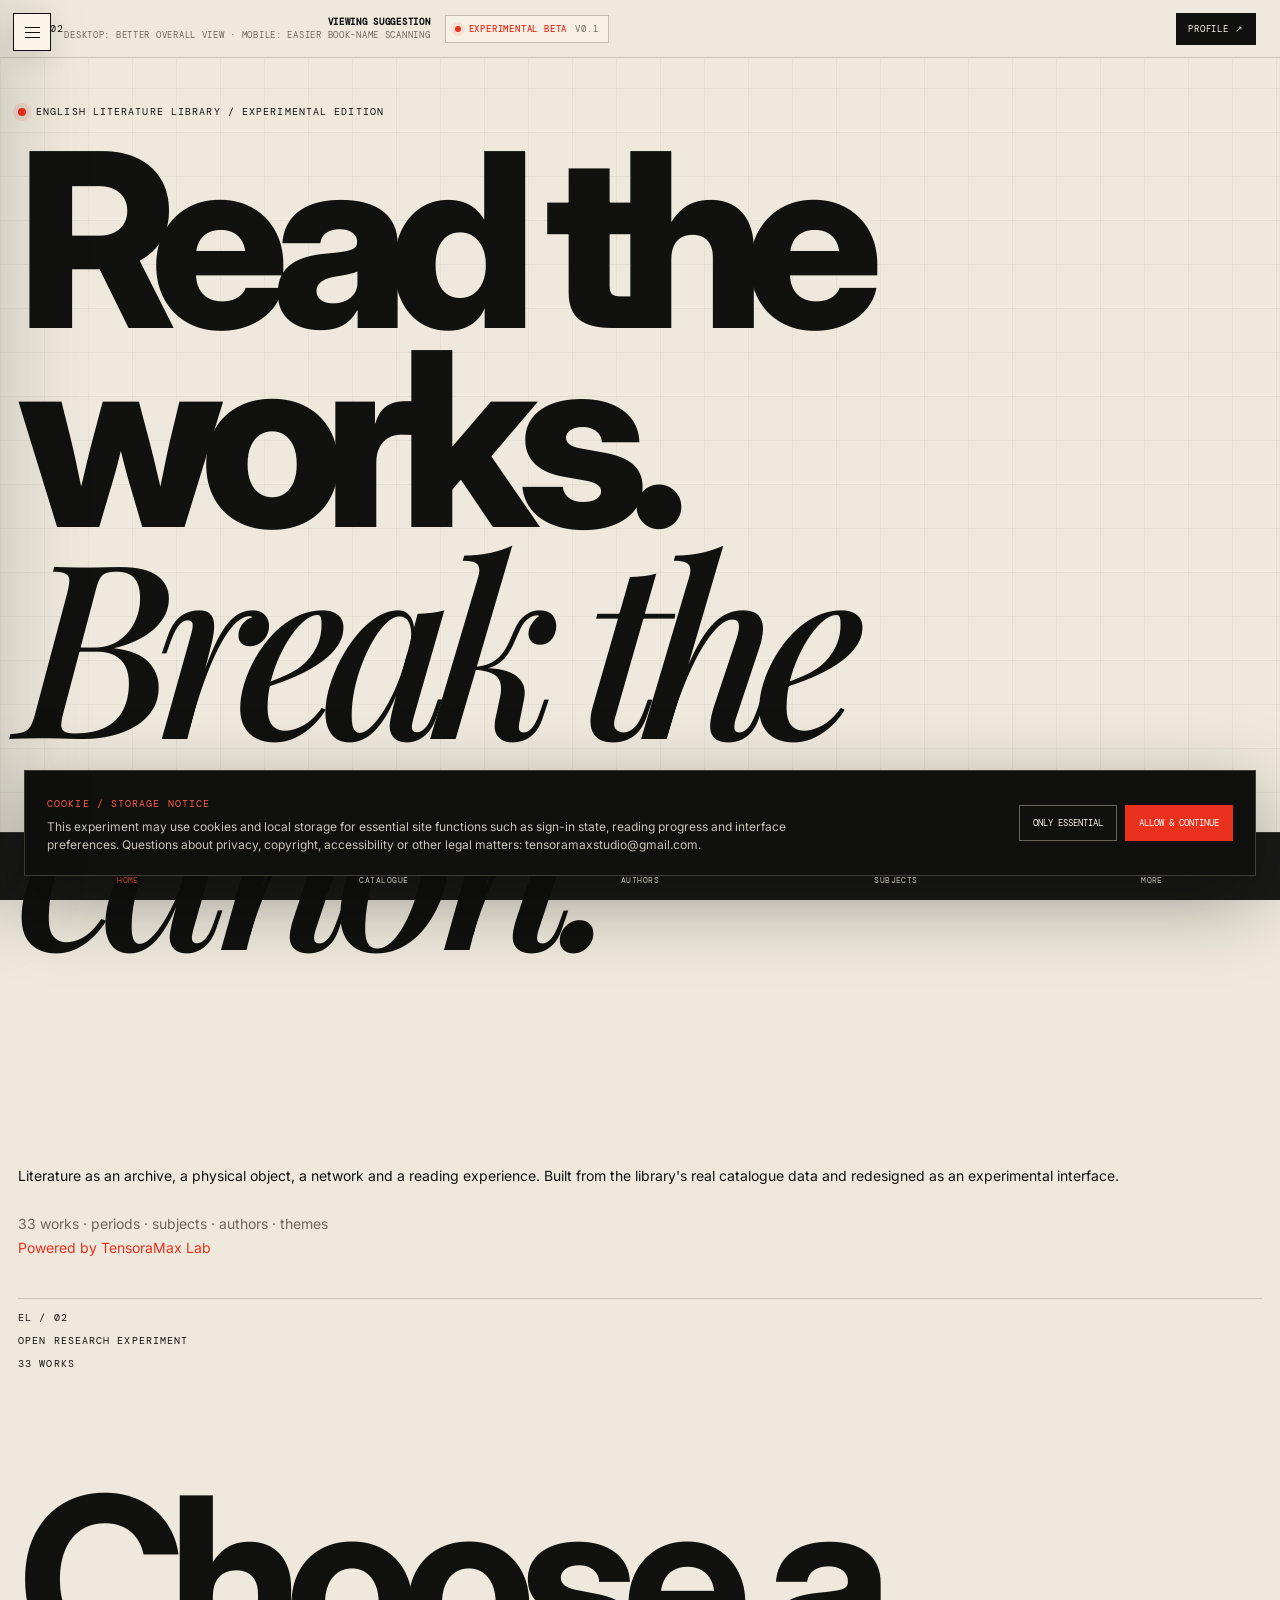
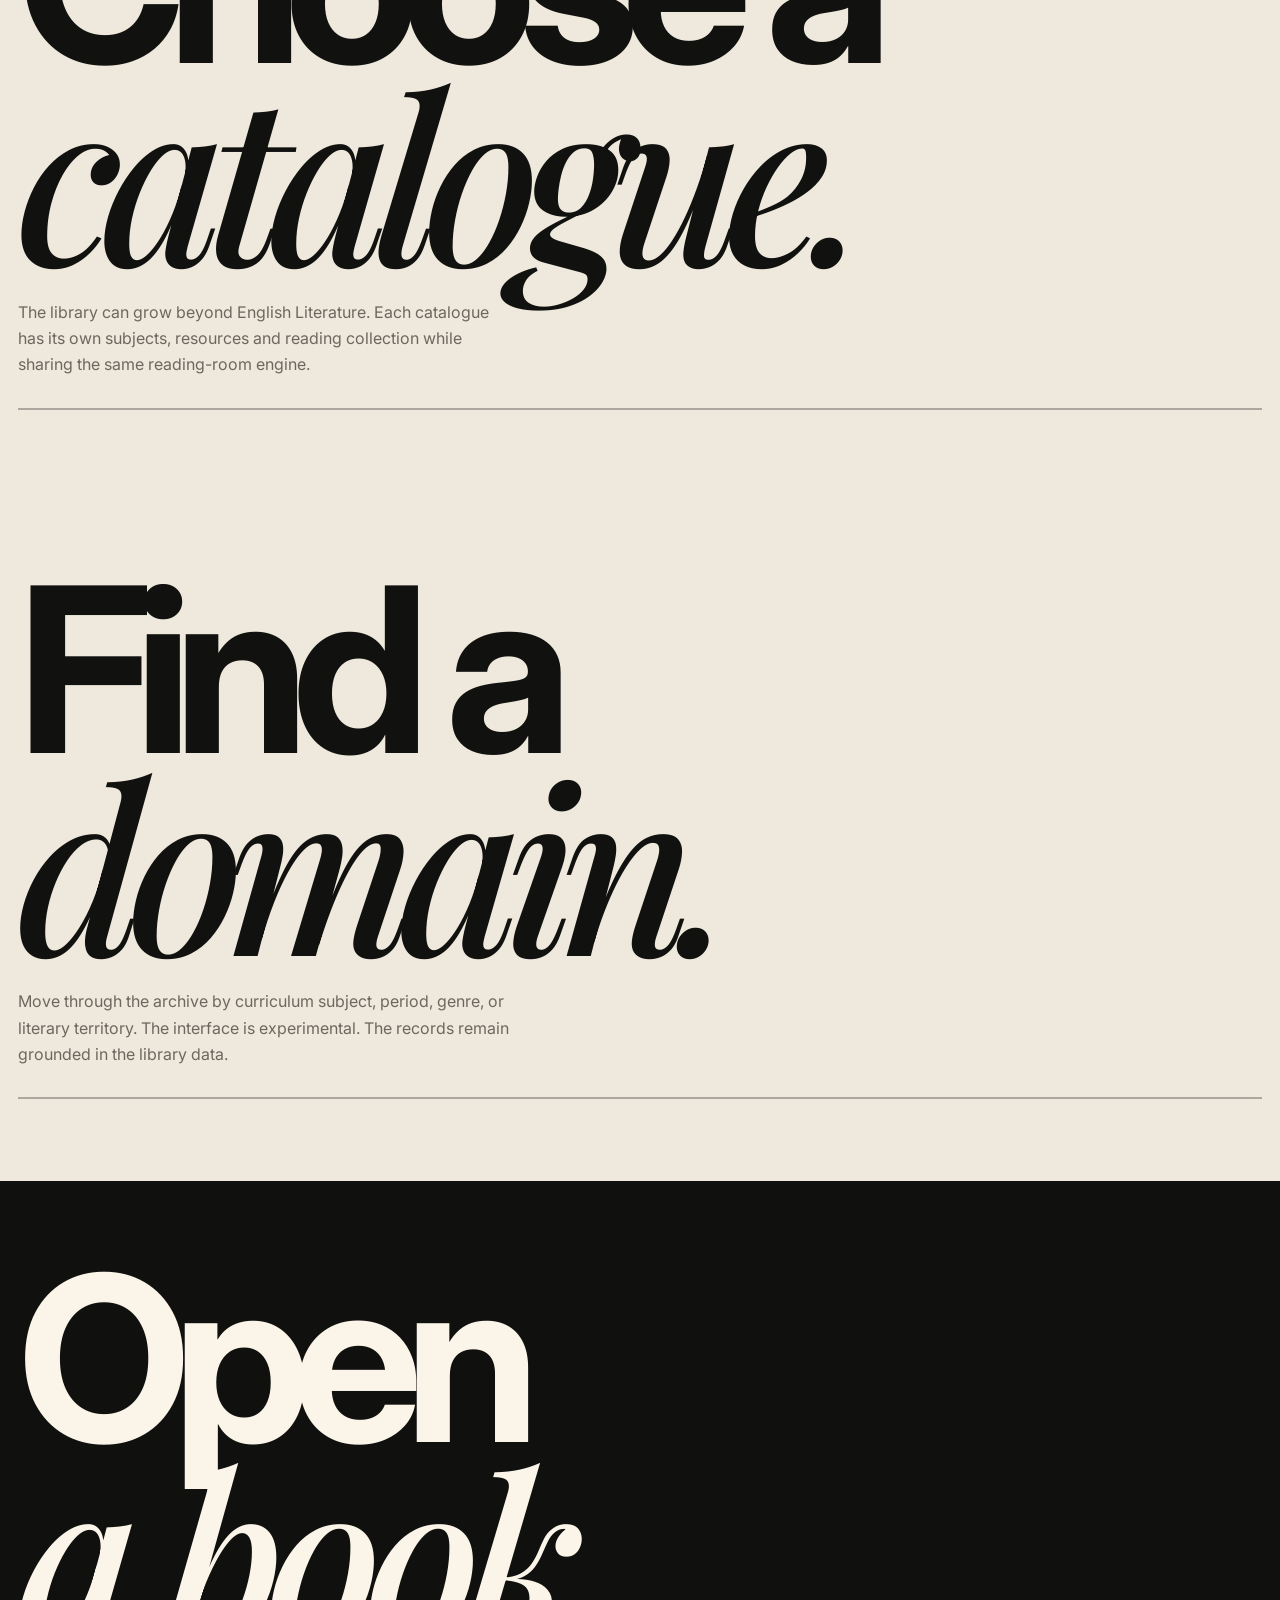
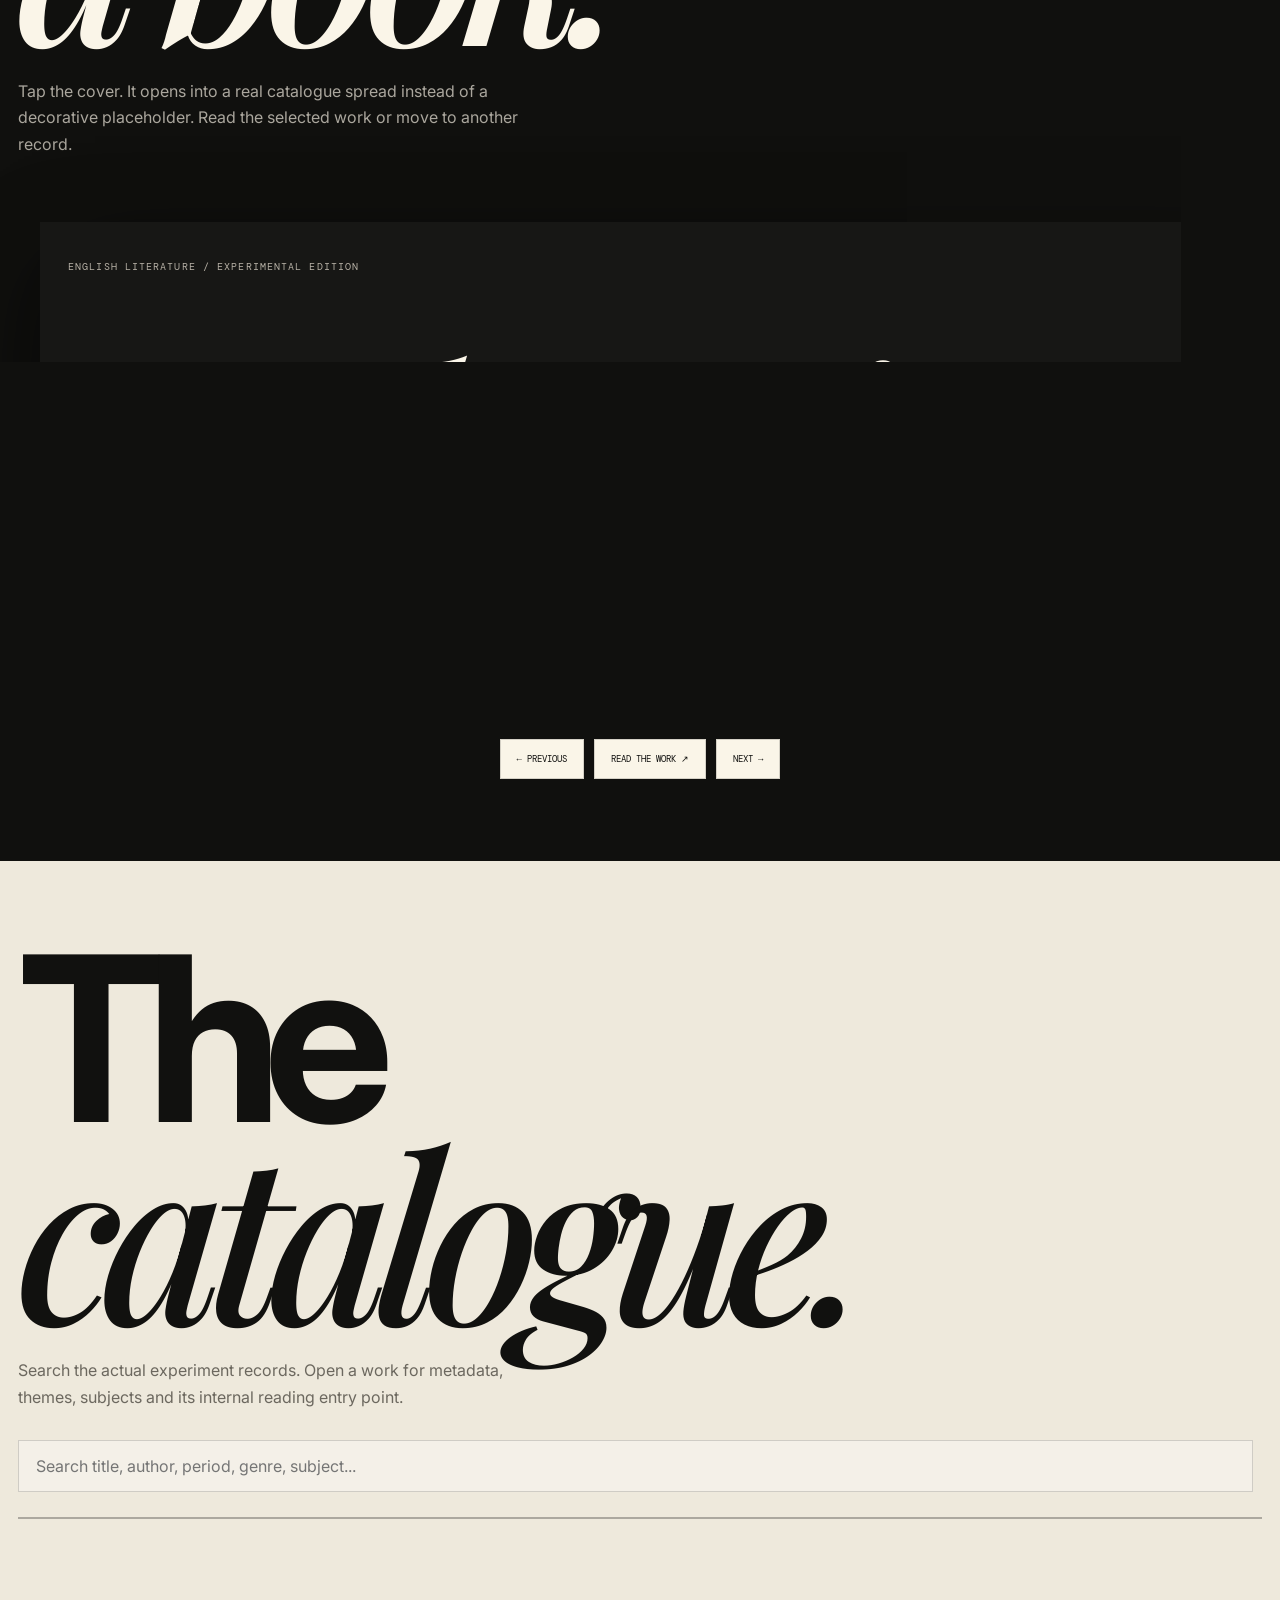
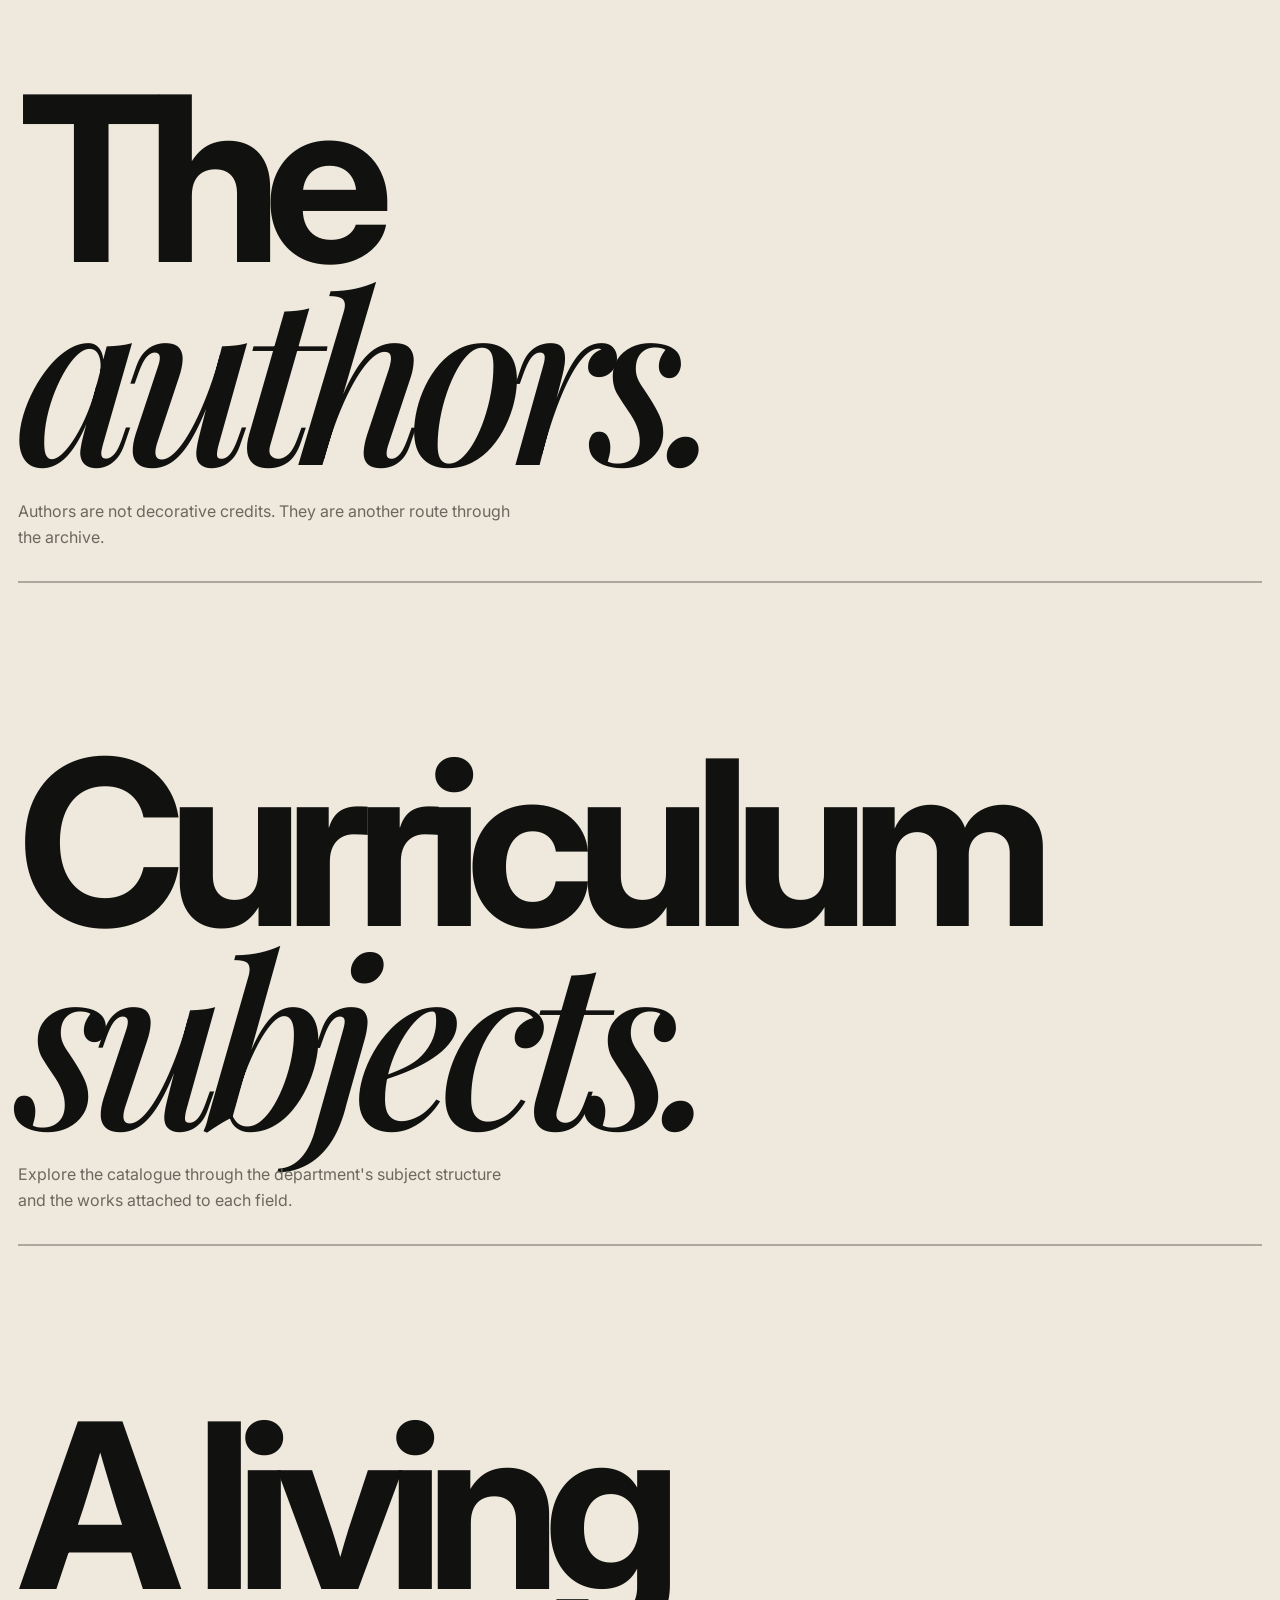
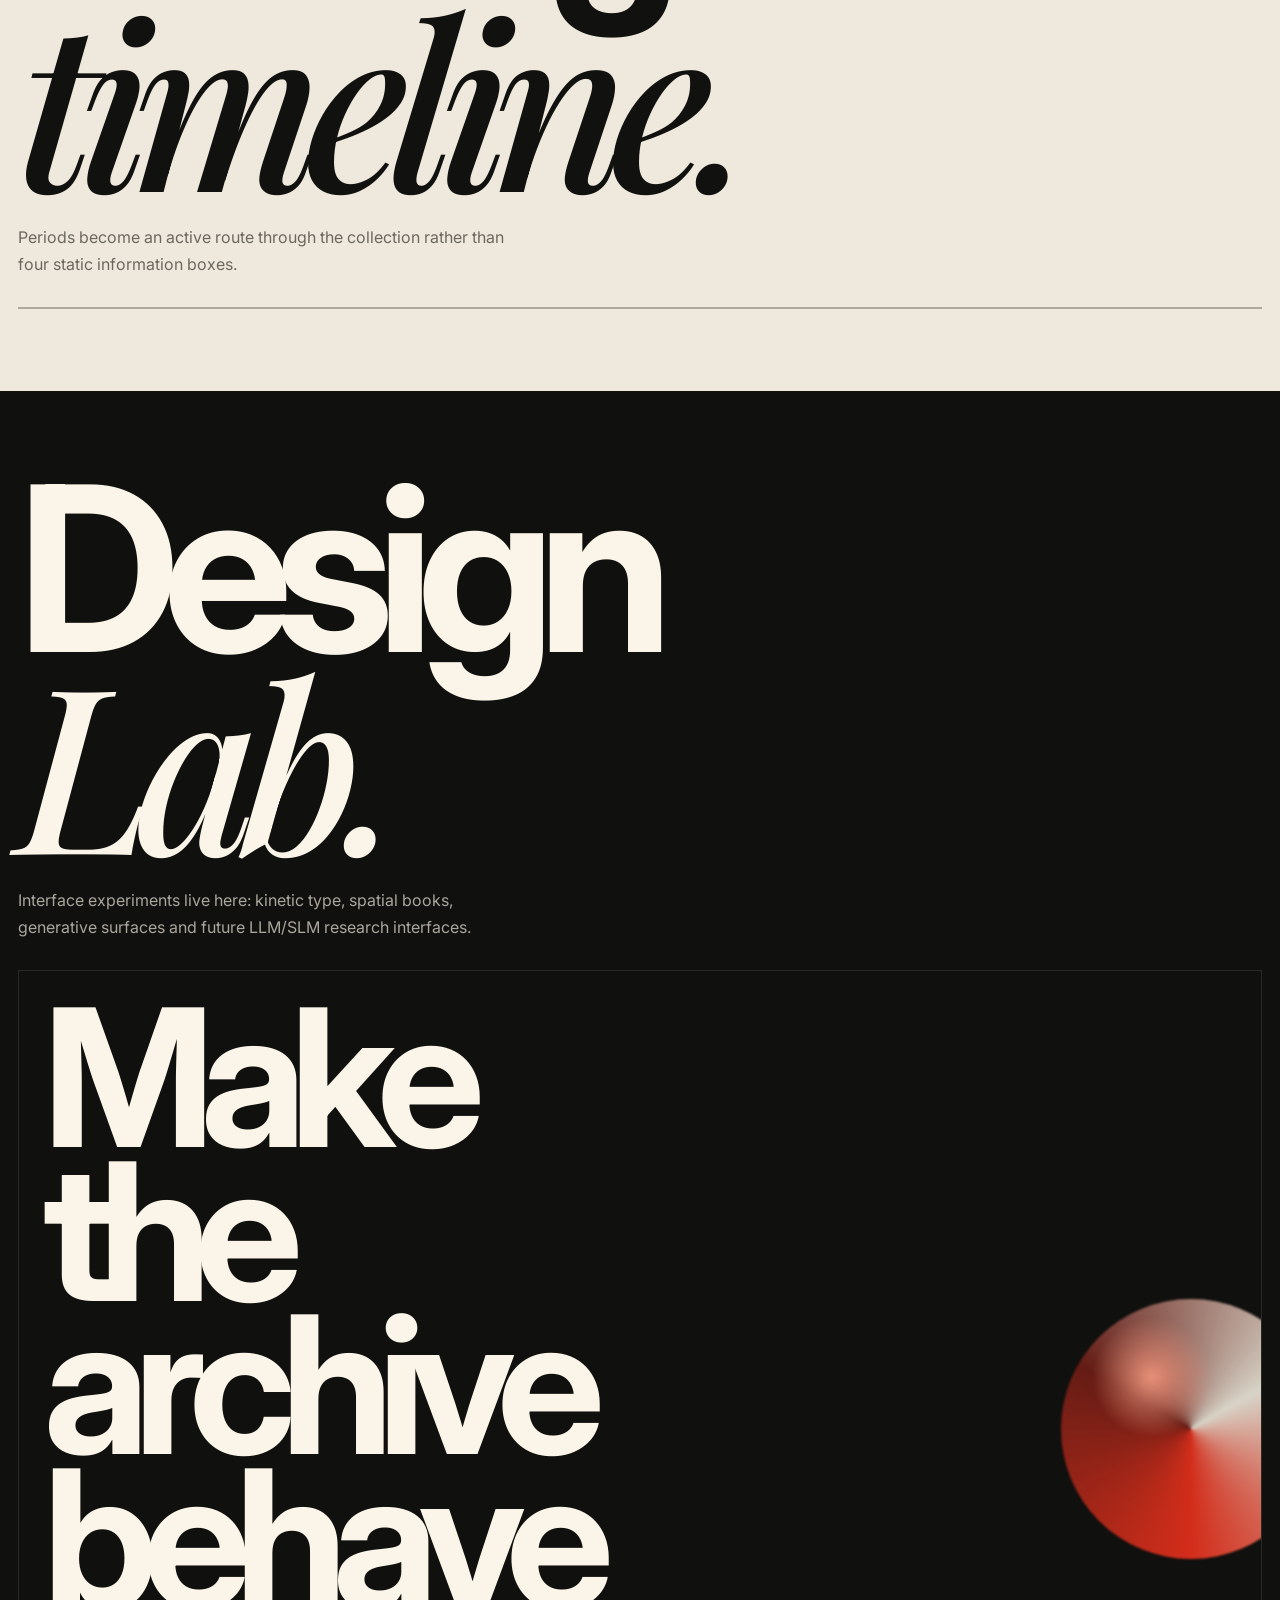
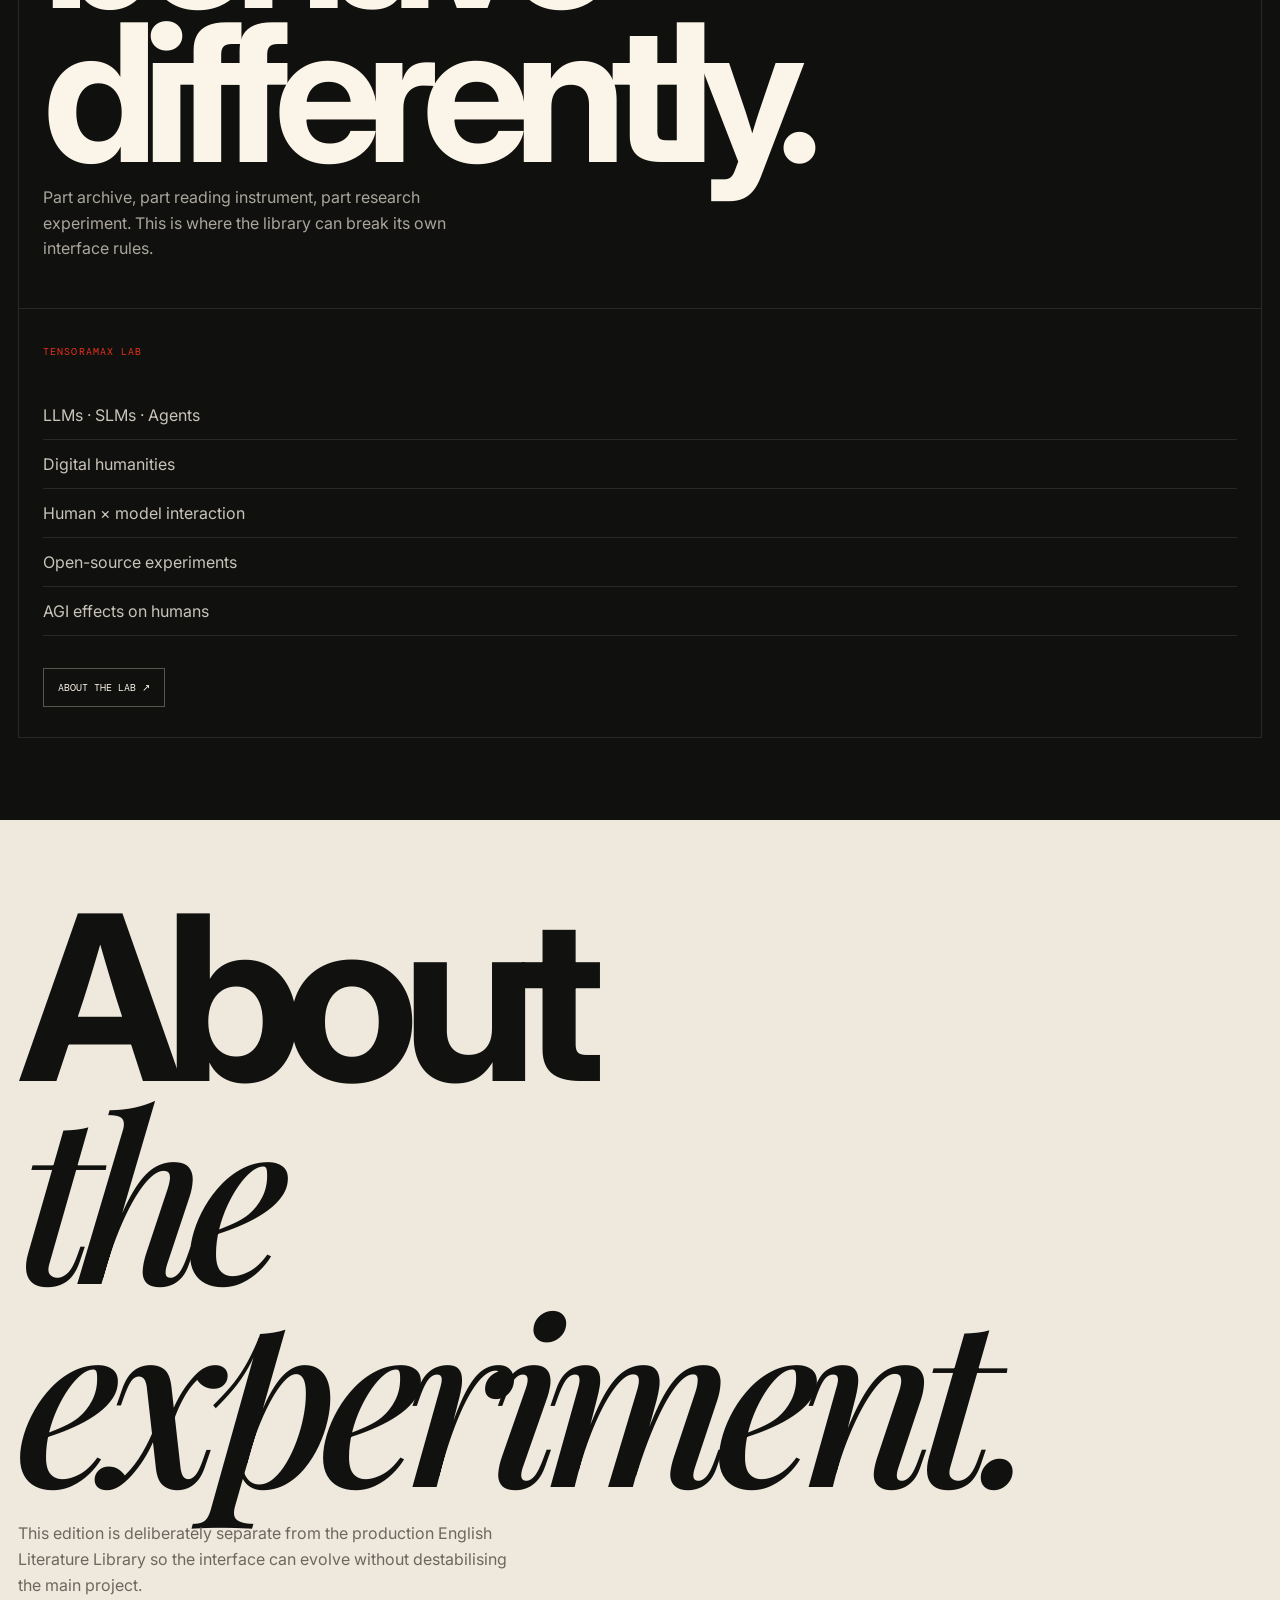
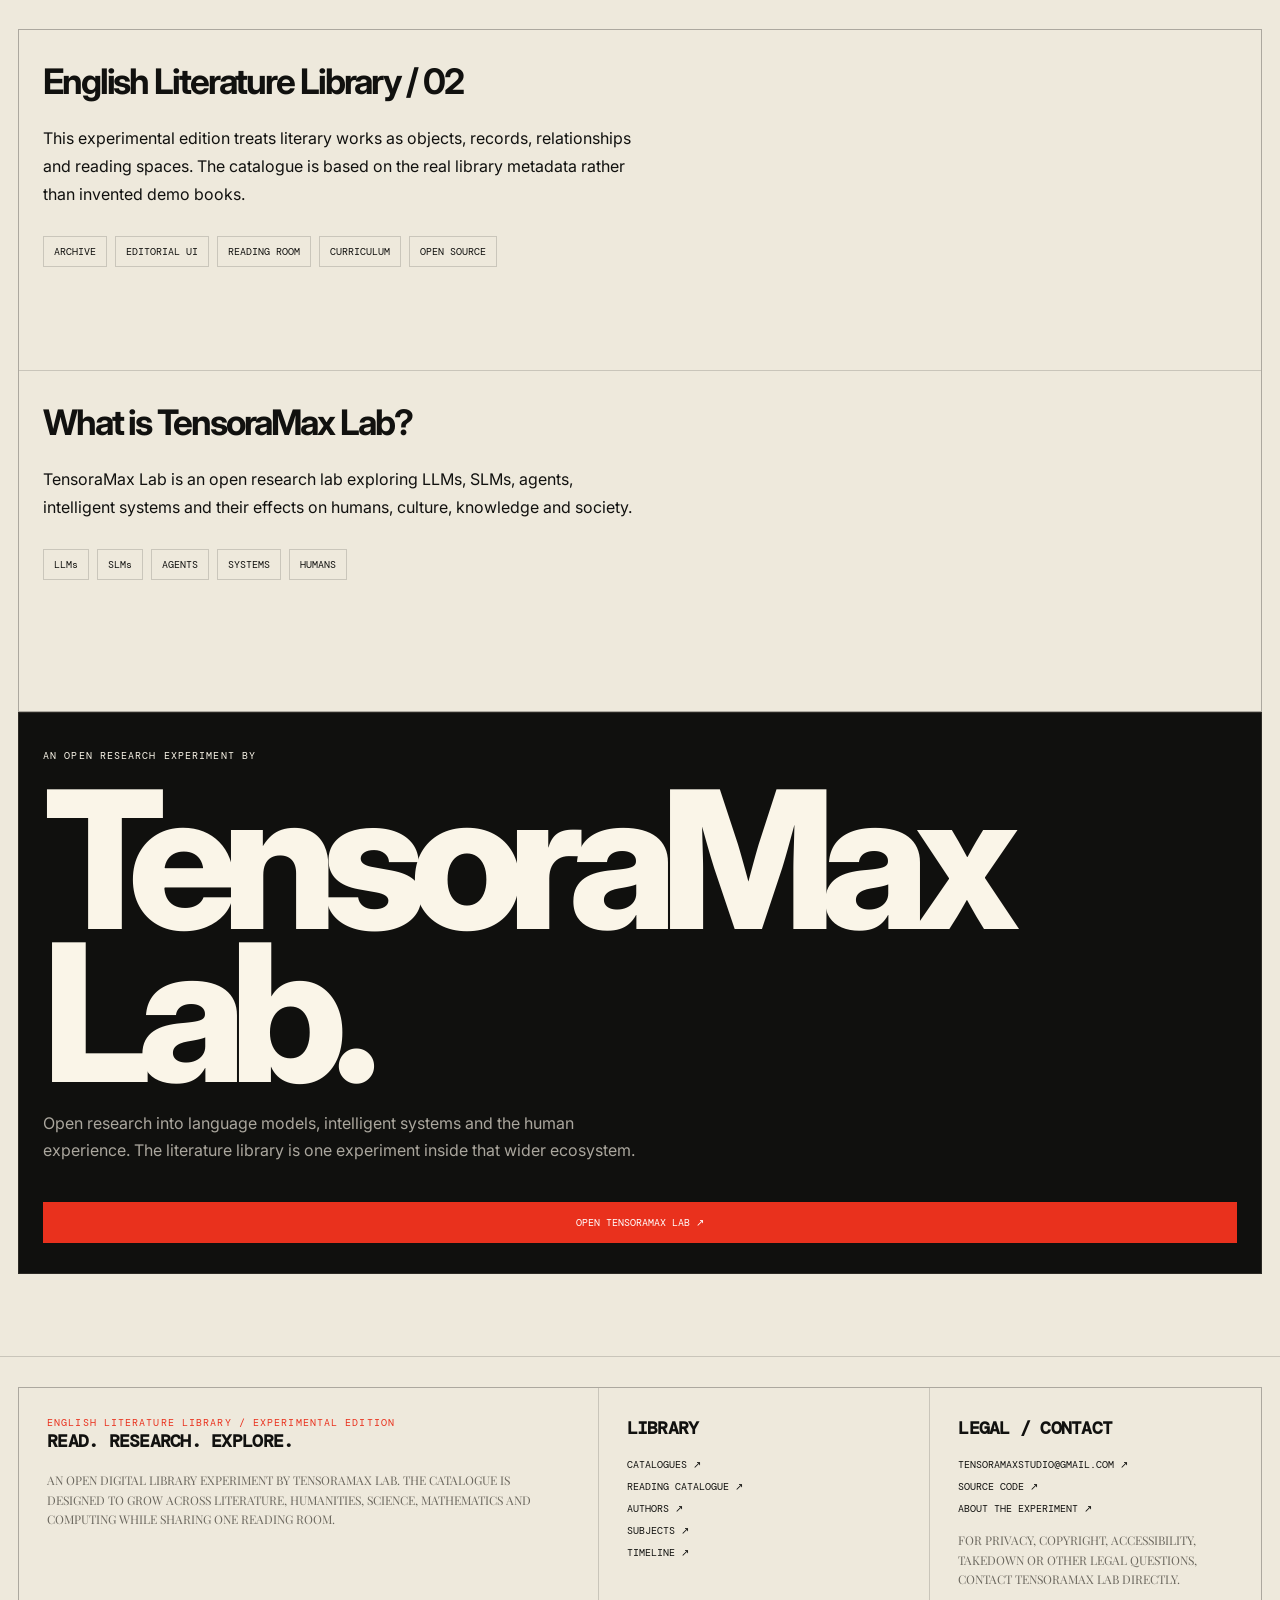
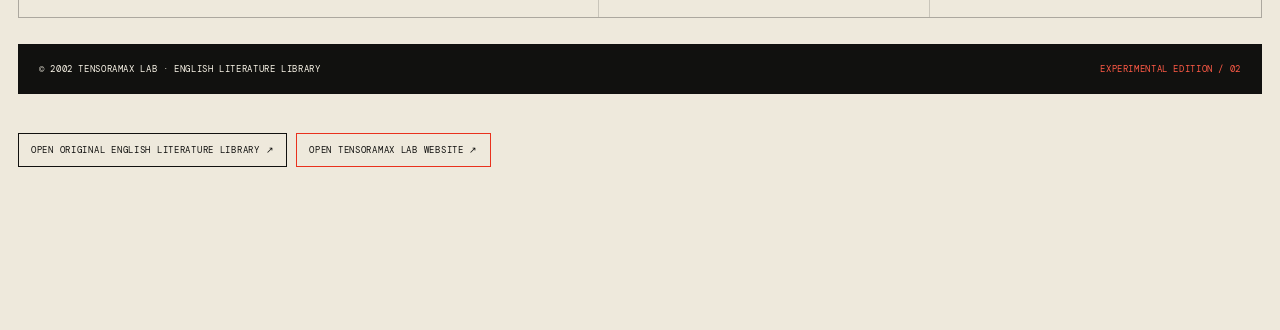
==== commit be33565d: "Add cookie and legal notice popup" ====
--- a/index.html
+++ b/index.html
@@ -88,6 +88,16 @@
 <nav class="bottom-nav"><a href="#top" class="active"><span>⌂</span>Home</a><a href="#catalogue"><span>◉</span>Catalogue</a><a href="#authors"><span>◌</span>Authors</a><a href="#subjects"><span>▦</span>Subjects</a><a href="#about"><span>≡</span>More</a></nav>
 </div>
 <div class="modal" id="modal"><div class="modal-card"><button class="close" id="close">×</button><div class="modal-meta" id="modalMeta"></div><h2 id="modalTitle"></h2><div class="author" id="modalAuthor"></div><p id="modalDescription"></p><div class="themes" id="modalThemes"></div><div class="modal-actions"><a id="modalRead">READ INSIDE ↗</a><a id="modalSource" class="ghost" target="_blank" rel="noopener">SOURCE ↗</a><button id="copyRecord" class="ghost">COPY RECORD</button></div></div></div>
+<div class="cookie-notice" id="cookieNotice" role="dialog" aria-label="Cookie and storage notice">
+  <div class="cookie-copy">
+    <span class="mono">COOKIE / STORAGE NOTICE</span>
+    <p>This experiment may use cookies and local storage for essential site functions such as sign-in state, reading progress and interface preferences. Questions about privacy, copyright, accessibility or other legal matters: tensoramaxstudio@gmail.com.</p>
+  </div>
+  <div class="cookie-actions">
+    <button id="cookieEssential">ONLY ESSENTIAL</button>
+    <button id="cookieAccept" class="primary">ALLOW & CONTINUE</button>
+  </div>
+</div>
 <script src="data.js"></script><script src="catalogues.js"></script>
 <script>
 const books=LIBRARY_DATA.books||[];const CATALOGUES=[
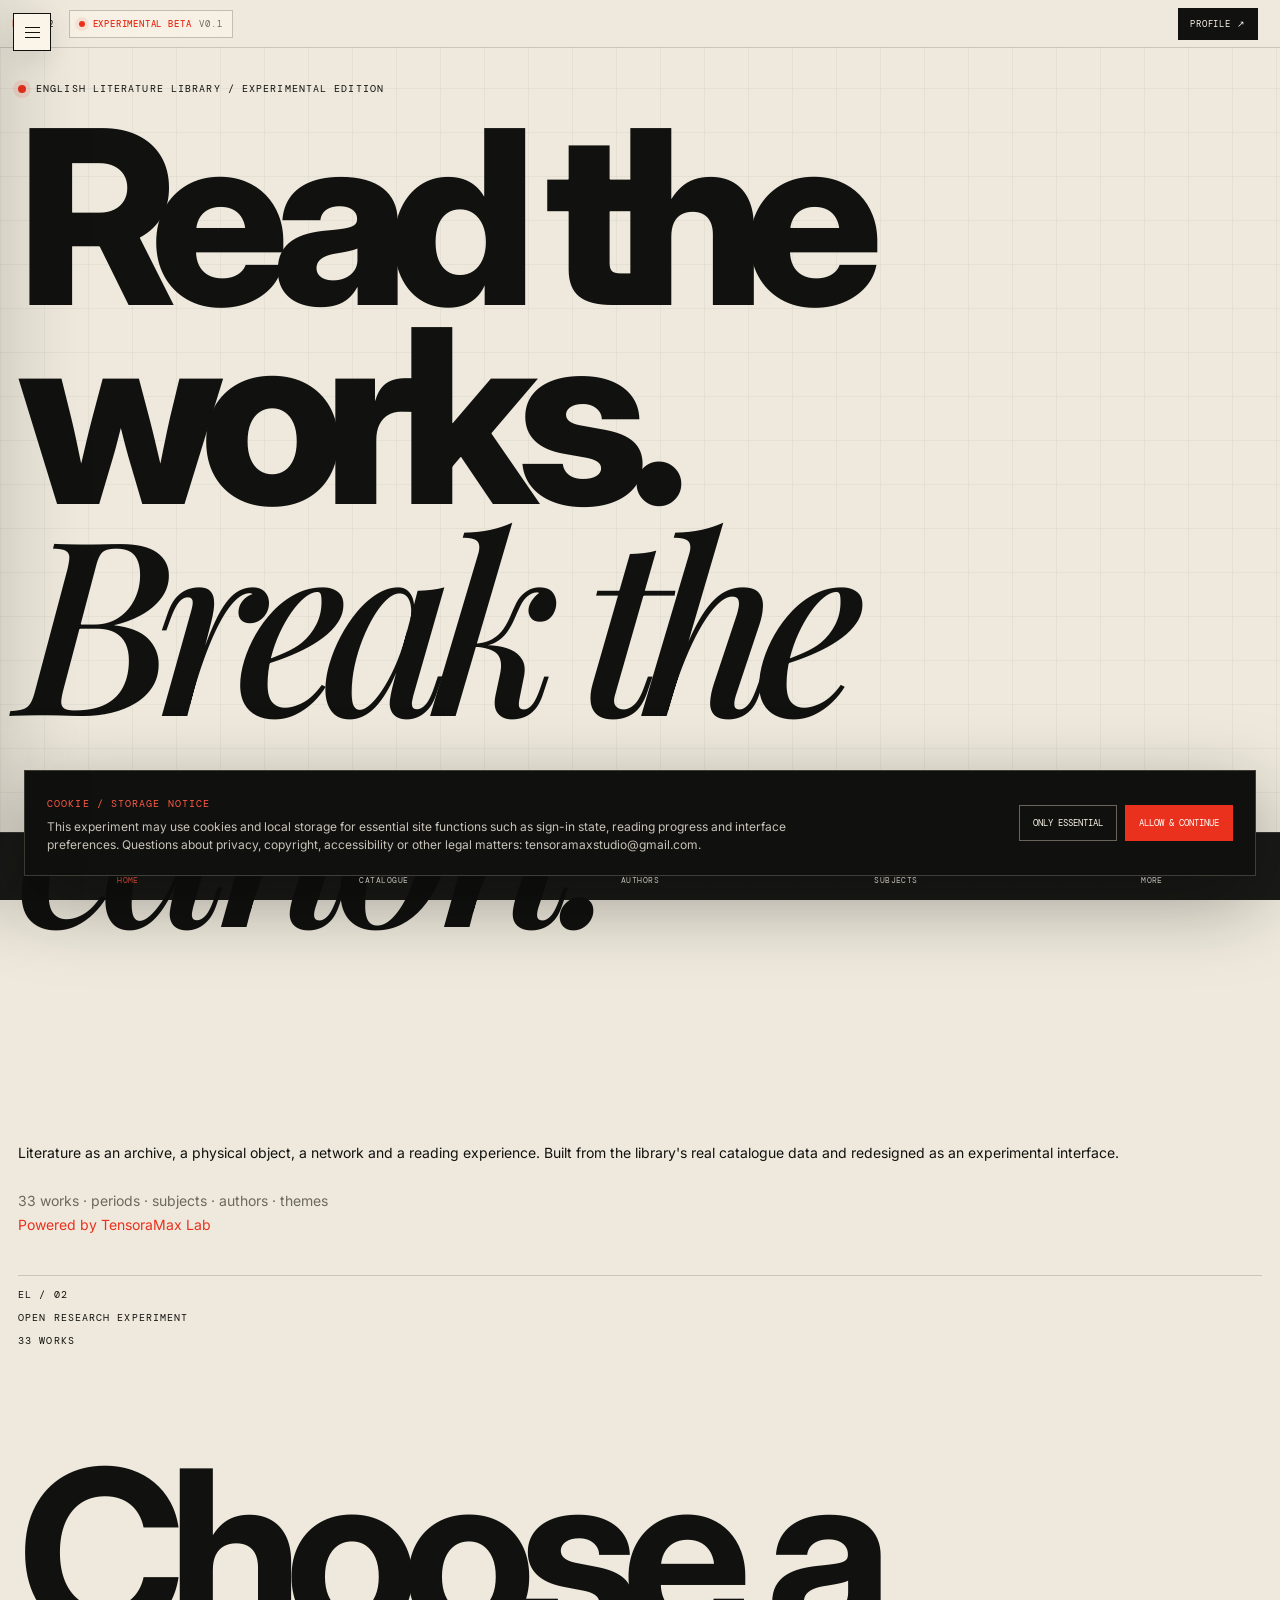
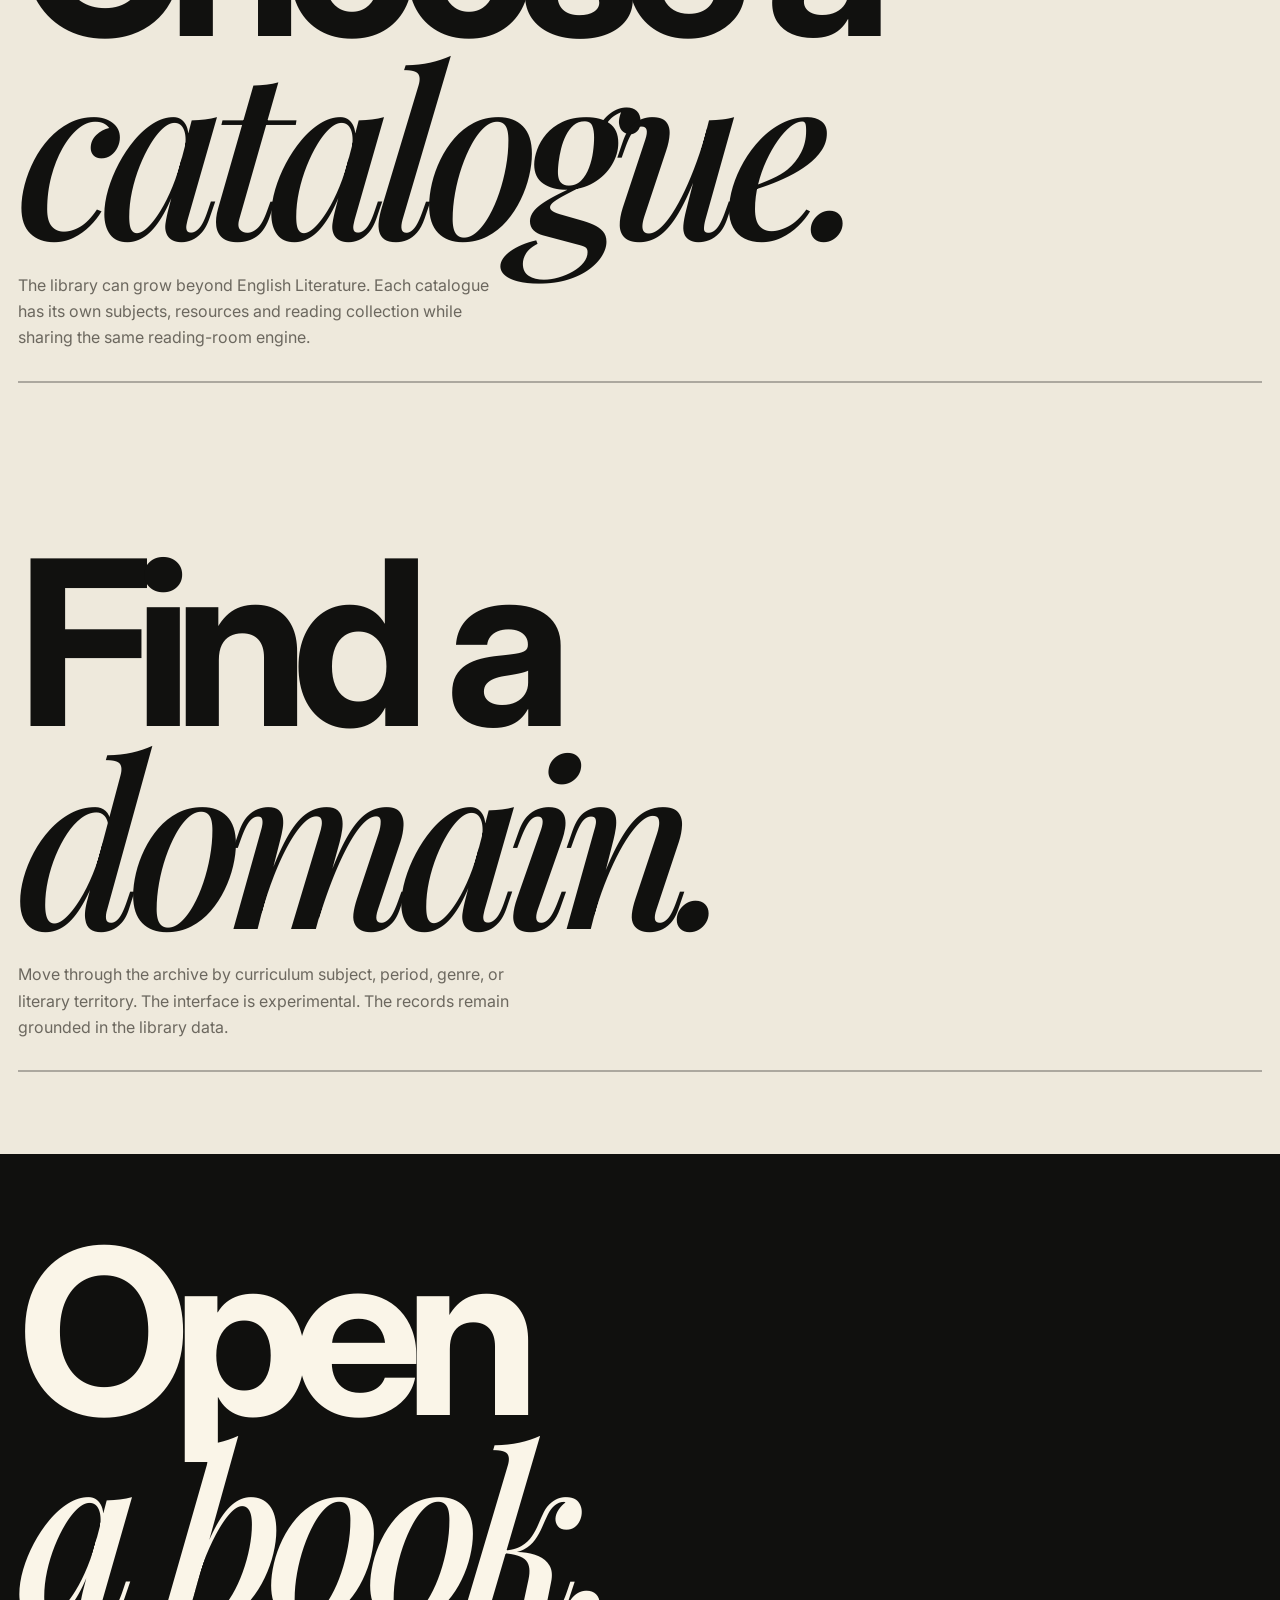
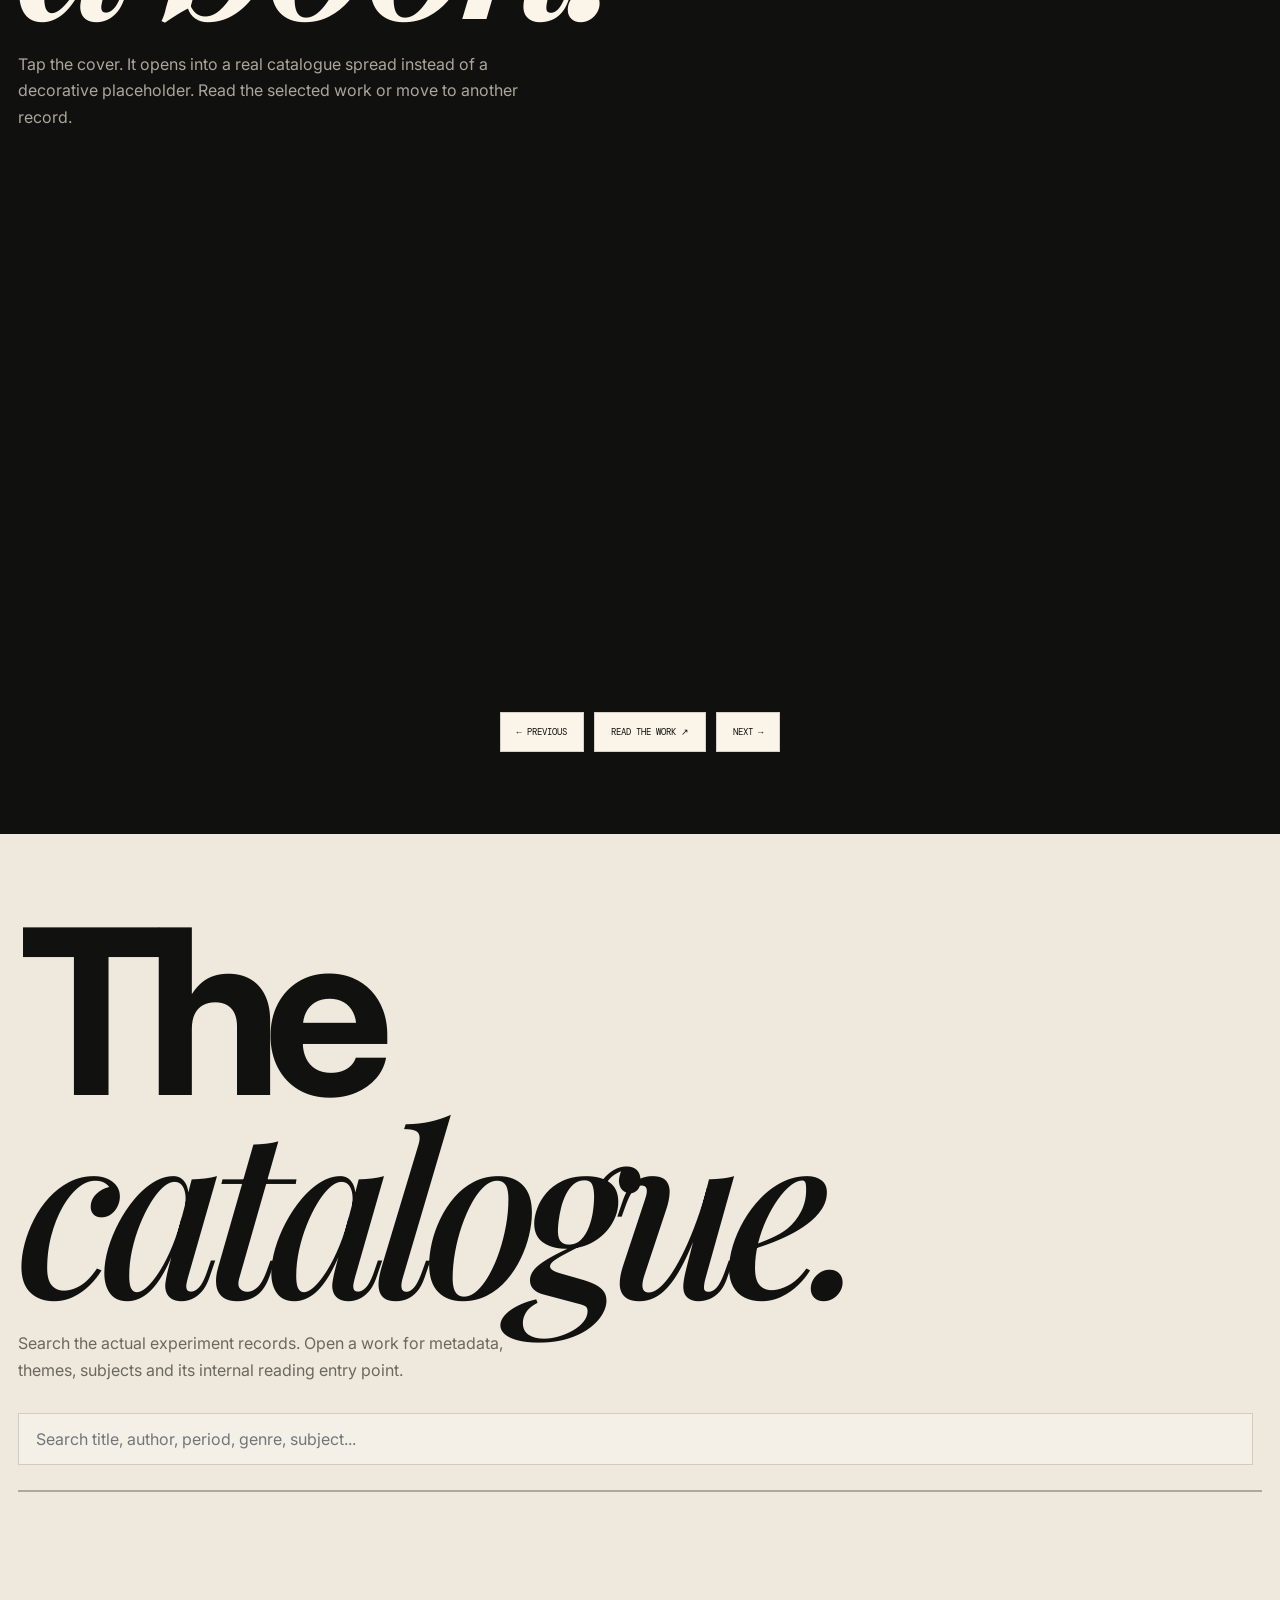
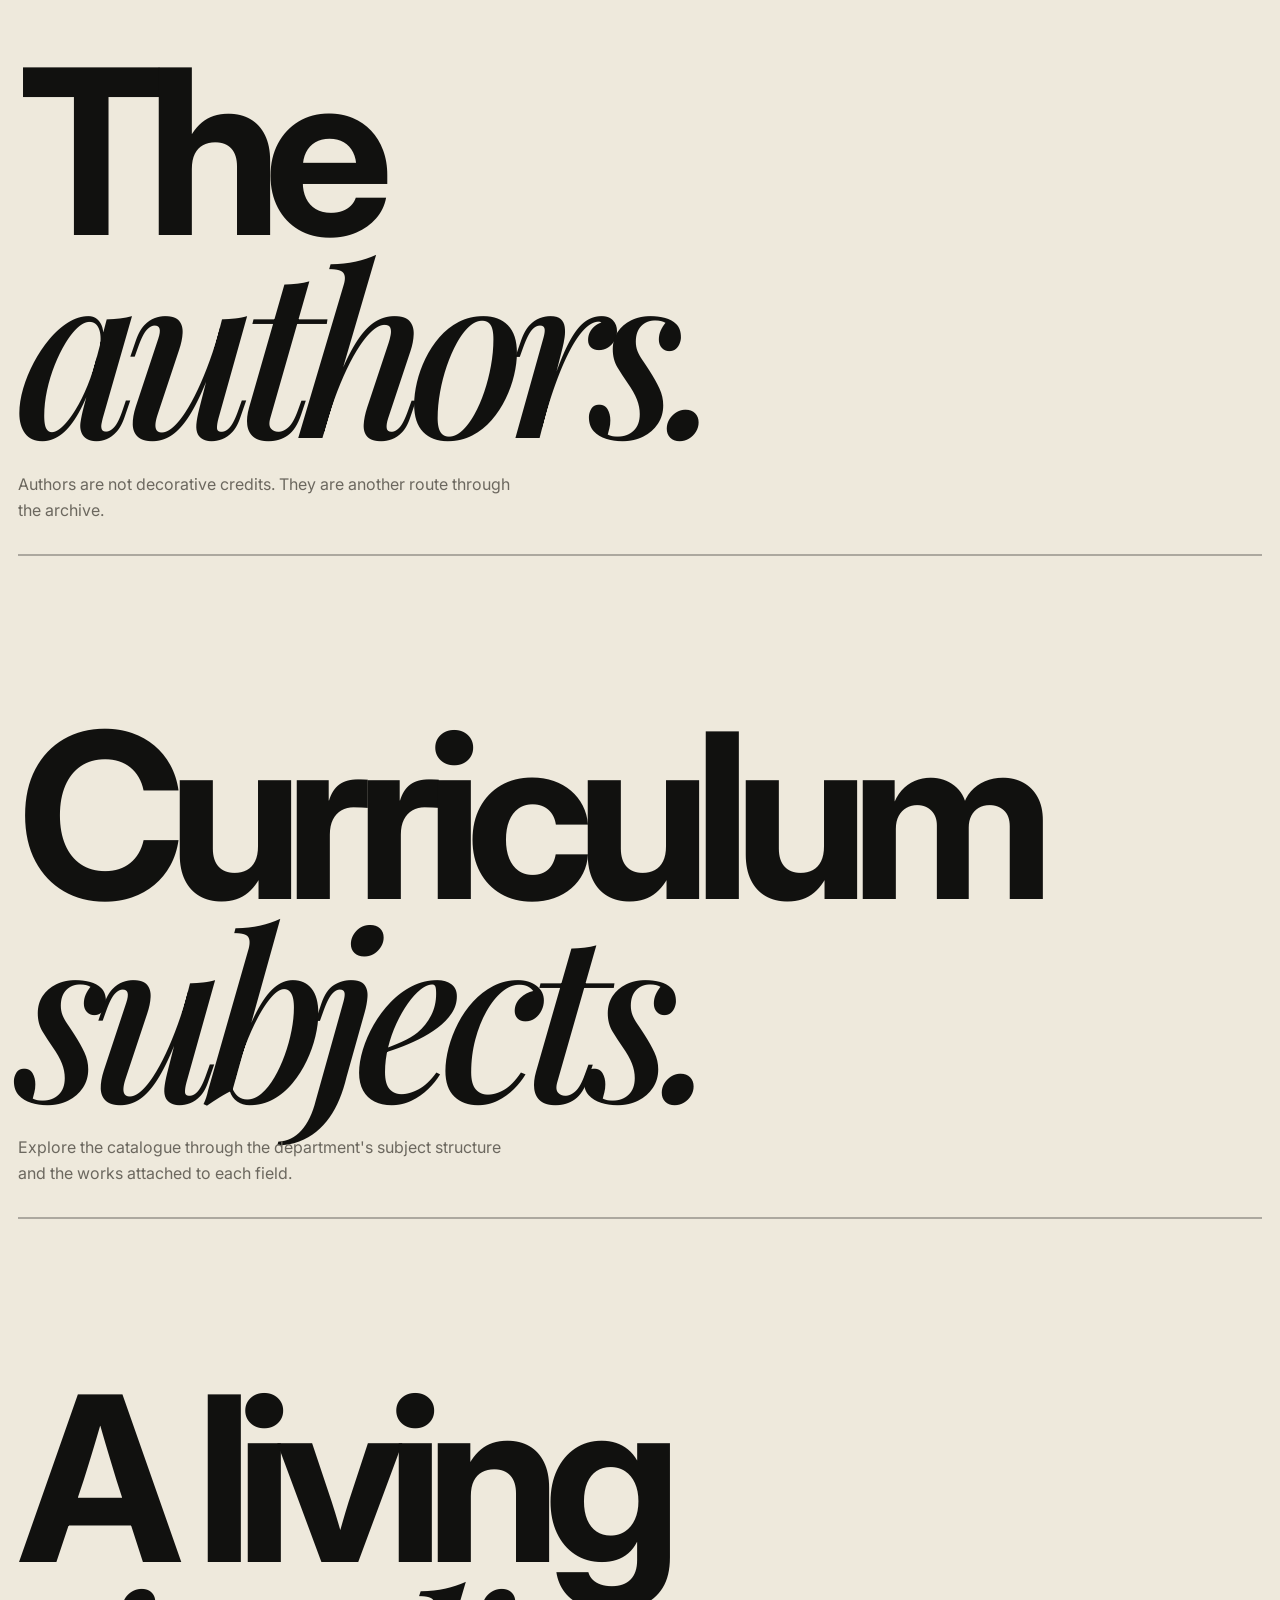
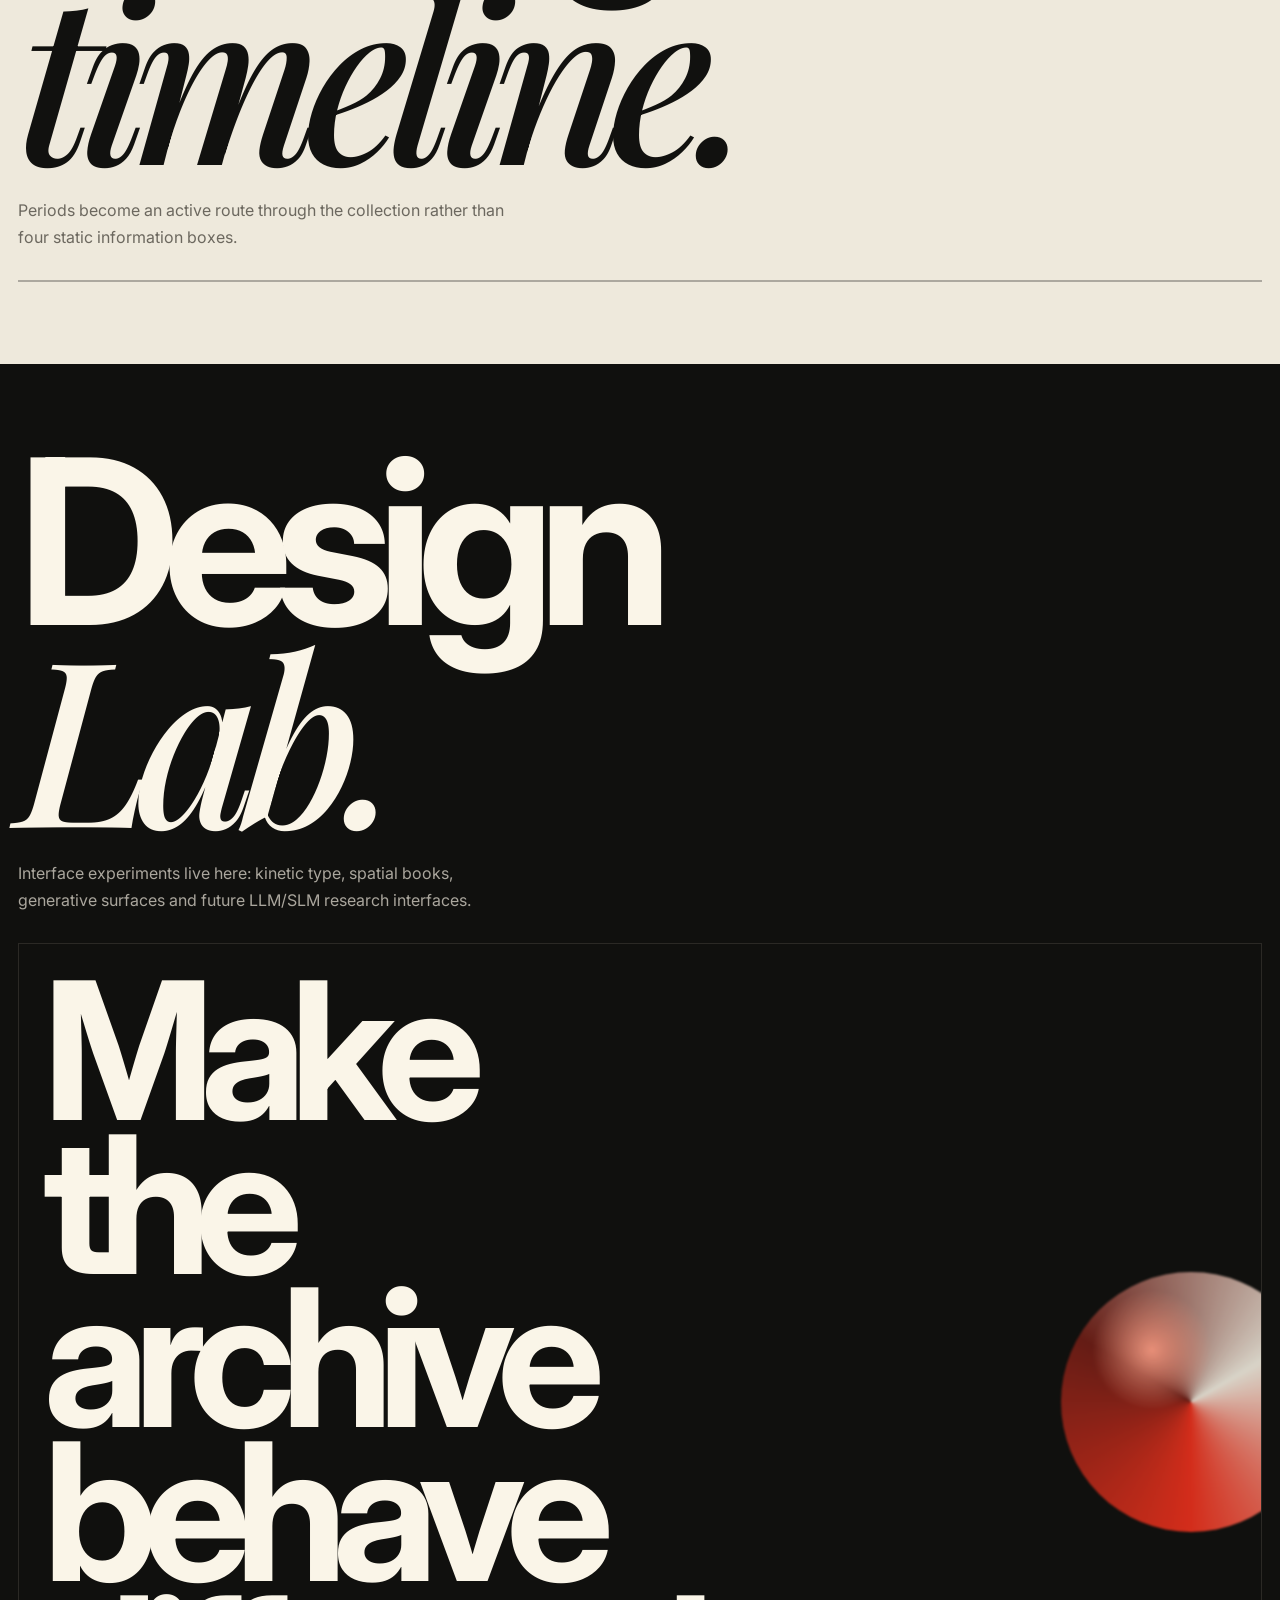
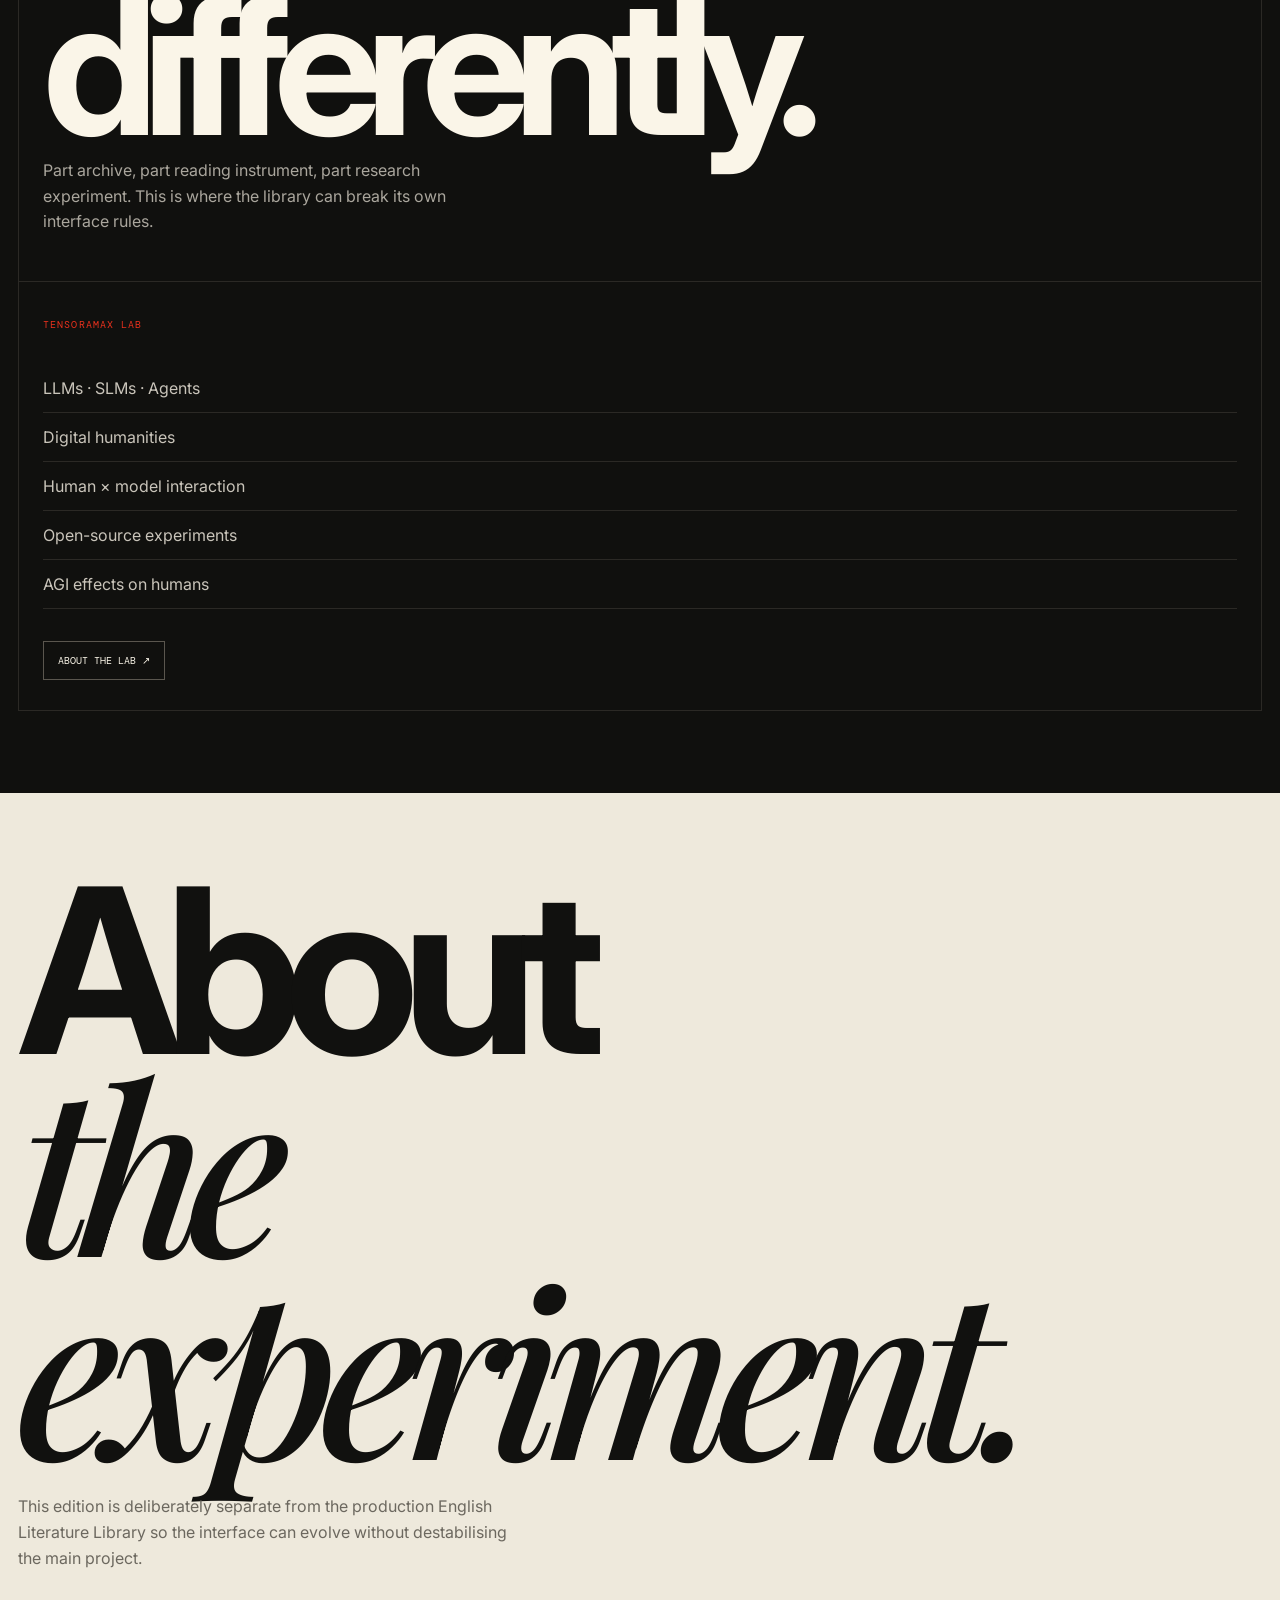
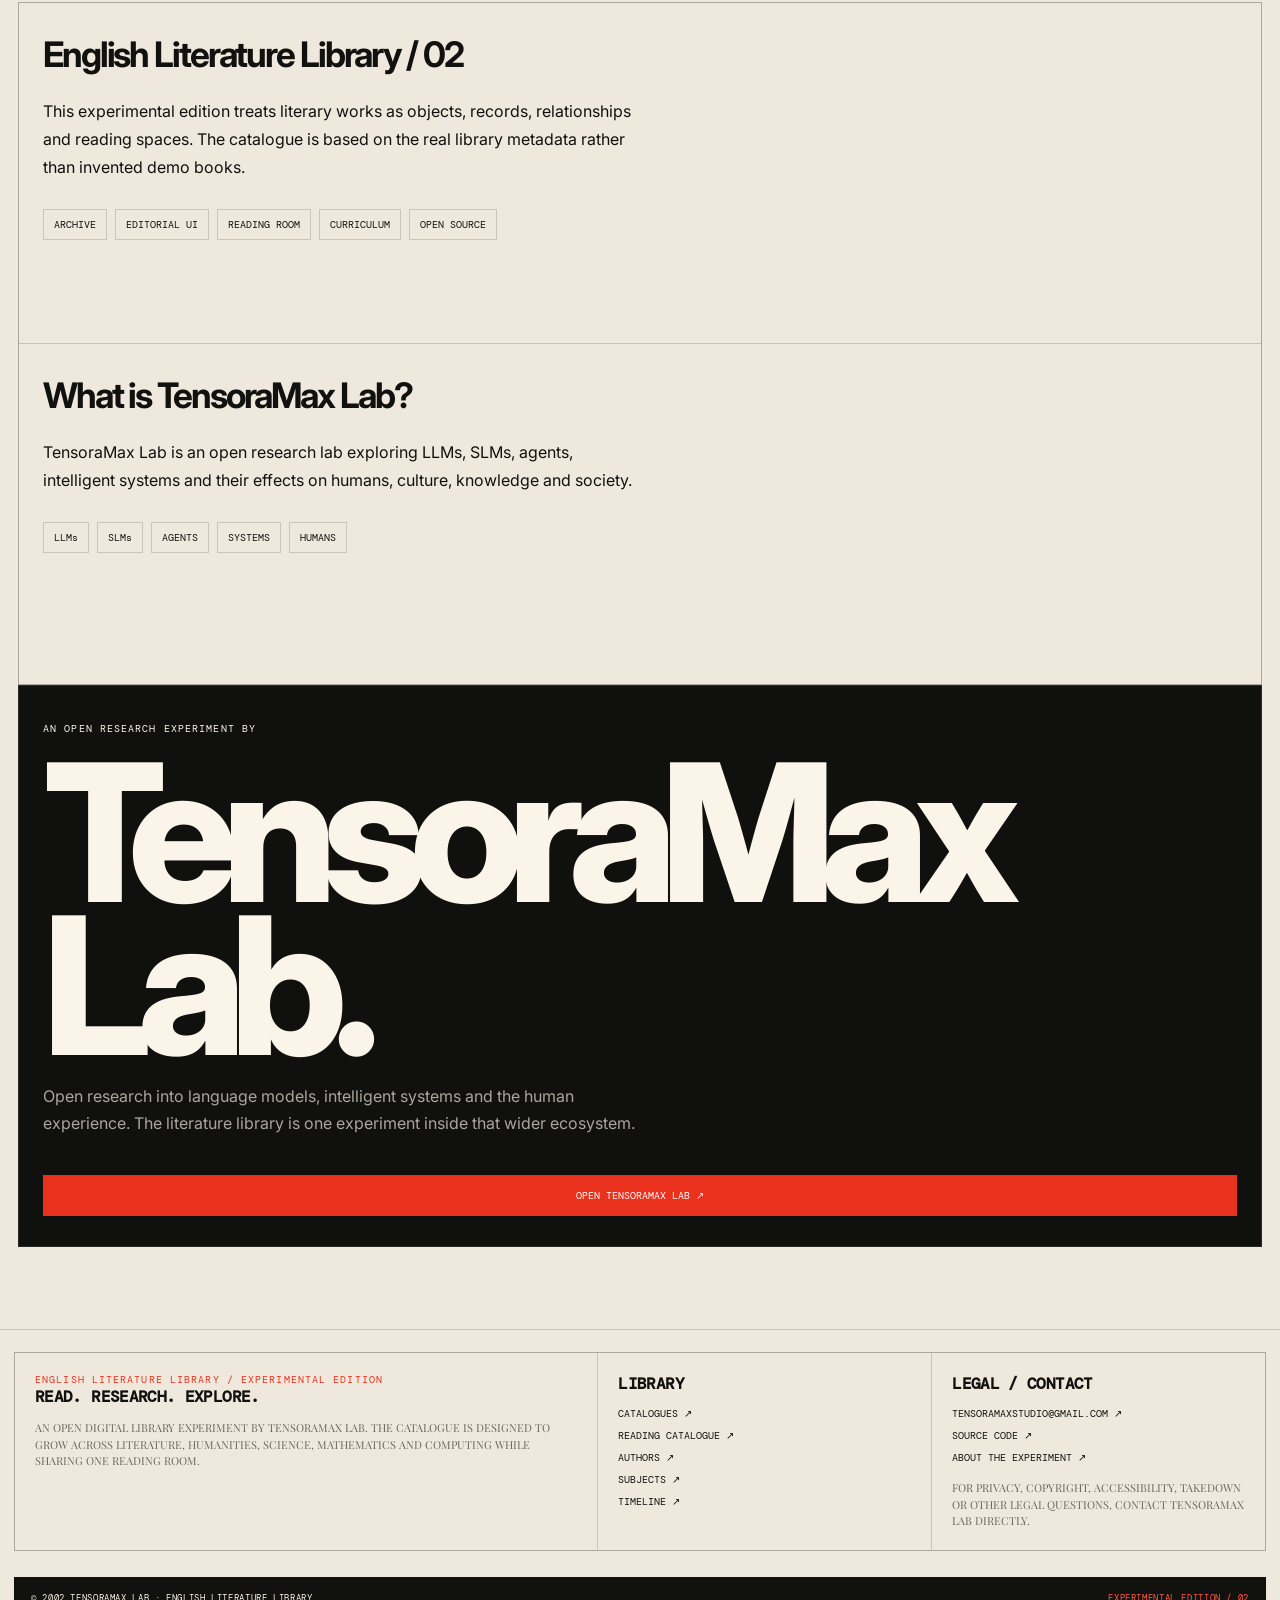
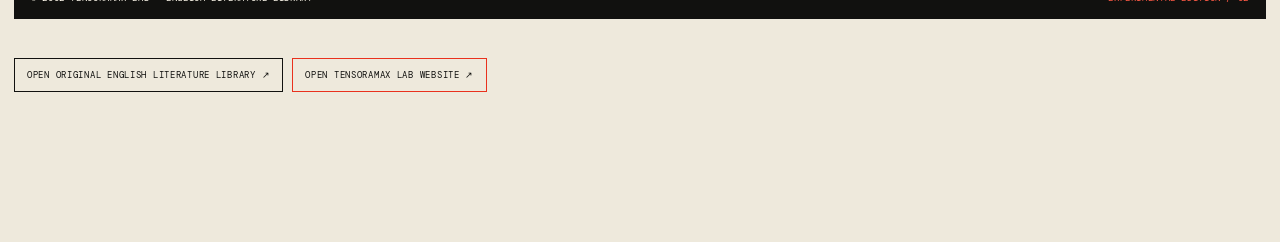
==== commit 049183ae: "Refine mobile layout: lighter top bar, remove desktop viewing suggestion, compact mobile footer" ====
--- a/index.html
+++ b/index.html
@@ -9,7 +9,7 @@
 <style>
 @import url('https://fonts.googleapis.com/css2?family=DM+Mono:wght@400;500&family=Inter:wght@400;500;600;700;800&family=Playfair+Display:ital,wght@0,500;0,600;1,500;1,600&display=swap');
 :root{--paper:#eee9dc;--paper2:#faf5e8;--ink:#11110f;--muted:#6c685f;--red:#e9311d;--signal:#10c98a;--line:rgba(17,17,15,.16);--dark:#10100e;--serif:'Playfair Display',Georgia,serif;--mono:'DM Mono',monospace;--shadow:0 28px 90px rgba(17,17,15,.14)}
-*{box-sizing:border-box}html{scroll-behavior:smooth}body{margin:0;background:var(--paper);color:var(--ink);font-family:Inter,system-ui,sans-serif;overflow-x:hidden}body:before{content:"";position:fixed;inset:0;pointer-events:none;z-index:0;opacity:.22;background-image:linear-gradient(var(--line) 1px,transparent 1px),linear-gradient(90deg,var(--line) 1px,transparent 1px);background-size:44px 44px}a{color:inherit;text-decoration:none}button,input{font:inherit}.mono{font:10px var(--mono);text-transform:uppercase;letter-spacing:.11em}.site{position:relative;z-index:1}.rail{position:fixed;inset:0 auto 0 0;width:64px;border-right:1px solid var(--line);background:rgba(238,233,220,.84);backdrop-filter:blur(18px);display:flex;align-items:center;justify-content:center;z-index:40}.rail span{writing-mode:vertical-rl;transform:rotate(180deg);font:10px var(--mono);letter-spacing:.16em}.top{position:fixed;left:64px;right:0;top:0;height:64px;border-bottom:1px solid var(--line);background:rgba(238,233,220,.82);backdrop-filter:blur(18px);z-index:39;display:flex;align-items:center;justify-content:space-between;padding:0 28px}.nav{display:flex;gap:22px}.nav a{font:10px var(--mono);text-transform:uppercase;letter-spacing:.1em}.view-hint{font:9px var(--mono);text-transform:uppercase;letter-spacing:.08em;color:var(--muted);text-align:right;line-height:1.35}.view-hint b{color:var(--ink)}.nav a:hover{color:var(--red)}.view-btn{border:1px solid var(--red);background:var(--red);color:#fff;padding:9px 11px;cursor:pointer}main{margin-left:64px}.hero{min-height:100svh;padding:150px 5vw 45px;display:flex;flex-direction:column;justify-content:center;position:relative}.eyebrow{display:flex;align-items:center;gap:10px;margin-bottom:22px}.dot{width:8px;height:8px;border-radius:50%;background:var(--red);box-shadow:0 0 0 5px rgba(233,49,29,.1)}h1{font-size:clamp(4rem,11vw,11rem);line-height:.8;letter-spacing:-.085em;max-width:1150px;margin:0;font-weight:800}h1 em,.section h2 em{font-family:var(--serif);font-weight:500}.hero-copy{display:grid;grid-template-columns:1fr minmax(280px,520px);gap:40px;margin-top:42px;align-items:end}.hero-copy p{font-size:15px;line-height:1.7;margin:0}.hero-copy .note{color:var(--muted)}.hero-meta{display:flex;justify-content:space-between;border-top:1px solid var(--line);padding-top:12px;margin-top:55px}
+*{box-sizing:border-box}html{scroll-behavior:smooth}body{margin:0;background:var(--paper);color:var(--ink);font-family:Inter,system-ui,sans-serif;overflow-x:hidden}body:before{content:"";position:fixed;inset:0;pointer-events:none;z-index:0;opacity:.22;background-image:linear-gradient(var(--line) 1px,transparent 1px),linear-gradient(90deg,var(--line) 1px,transparent 1px);background-size:44px 44px}a{color:inherit;text-decoration:none}button,input{font:inherit}.mono{font:10px var(--mono);text-transform:uppercase;letter-spacing:.11em}.site{position:relative;z-index:1}.rail{position:fixed;inset:0 auto 0 0;width:64px;border-right:1px solid var(--line);background:rgba(238,233,220,.84);backdrop-filter:blur(18px);display:flex;align-items:center;justify-content:center;z-index:40}.rail span{writing-mode:vertical-rl;transform:rotate(180deg);font:10px var(--mono);letter-spacing:.16em}.top{position:fixed;left:64px;right:0;top:0;height:56px;border-bottom:1px solid var(--line);background:rgba(238,233,220,.82);backdrop-filter:blur(18px);z-index:39;display:flex;align-items:center;justify-content:space-between;padding:0 20px}.nav{display:flex;gap:22px}.nav a{font:10px var(--mono);text-transform:uppercase;letter-spacing:.1em}.nav a:hover{color:var(--red)}.view-btn{border:1px solid var(--red);background:var(--red);color:#fff;padding:9px 11px;cursor:pointer}main{margin-left:64px}.hero{min-height:100svh;padding:150px 5vw 45px;display:flex;flex-direction:column;justify-content:center;position:relative}.eyebrow{display:flex;align-items:center;gap:10px;margin-bottom:22px}.dot{width:8px;height:8px;border-radius:50%;background:var(--red);box-shadow:0 0 0 5px rgba(233,49,29,.1)}h1{font-size:clamp(4rem,11vw,11rem);line-height:.8;letter-spacing:-.085em;max-width:1150px;margin:0;font-weight:800}h1 em,.section h2 em{font-family:var(--serif);font-weight:500}.hero-copy{display:grid;grid-template-columns:1fr minmax(280px,520px);gap:40px;margin-top:42px;align-items:end}.hero-copy p{font-size:15px;line-height:1.7;margin:0}.hero-copy .note{color:var(--muted)}.hero-meta{display:flex;justify-content:space-between;border-top:1px solid var(--line);padding-top:12px;margin-top:55px}
 .kinetic-signal{height:190px;margin:34px 0 0;position:relative;overflow:hidden;mask-image:linear-gradient(90deg,transparent,black 8%,black 92%,transparent);-webkit-mask-image:linear-gradient(90deg,transparent,black 8%,black 92%,transparent)}.signal-grid{position:absolute;inset:0;display:grid;grid-template-columns:repeat(72,1fr);grid-template-rows:repeat(9,1fr);font:12px/1 var(--mono);color:rgba(16,201,138,.62);transform:translate3d(0,0,0);will-change:transform}.signal-cell{display:flex;align-items:center;justify-content:center;min-width:0;opacity:.16;transition:opacity .45s,transform .45s,color .45s}.signal-cell.hot{opacity:1;color:var(--signal);text-shadow:0 0 14px rgba(16,201,138,.18);transform:scale(1.12)}.signal-cell.block{background:var(--signal);color:var(--dark);opacity:.92}.signal-cell.dark{background:var(--dark);color:var(--signal);opacity:.9}.signal-cell.bar{height:75%;align-self:end;border-left:1px solid rgba(16,201,138,.45);border-right:1px solid rgba(16,201,138,.12)}
 .section{padding:120px 5vw}.section.dark{background:var(--dark);color:var(--paper2)}.section-head{display:flex;justify-content:space-between;align-items:end;gap:35px;margin-bottom:48px}.section h2{font-size:clamp(3.2rem,7vw,7rem);line-height:.83;letter-spacing:-.075em;margin:0}.section-head p{max-width:500px;line-height:1.65;color:var(--muted)}.dark .section-head p{color:#aaa69d}.domains,.catalogue,.authors,.subjects,.timeline{display:grid;gap:1px;background:var(--line);border:1px solid var(--line)}.domains{grid-template-columns:repeat(4,1fr)}.domain{min-height:220px;background:var(--paper);padding:25px;display:flex;flex-direction:column;justify-content:space-between;cursor:pointer;transition:.35s}.domain:hover{background:var(--red);color:#fff;transform:translateY(-4px);z-index:2}.domain b{font-size:clamp(1.5rem,2.6vw,3rem);letter-spacing:-.06em}.domain small{font:10px var(--mono)}.domain .count{color:var(--muted);margin-top:8px}.domain:hover .count{color:#fff}
 .book-wrap{max-width:1200px;margin:auto}.book-stage{position:relative;min-height:680px;display:flex;align-items:center;justify-content:center;perspective:1800px}.book{position:relative;width:min(920px,94%);height:570px;transform-style:preserve-3d;transition:transform .9s cubic-bezier(.2,.8,.2,1)}.spread{position:absolute;inset:0;display:grid;grid-template-columns:1fr 1fr;background:var(--paper2);box-shadow:0 35px 100px rgba(0,0,0,.3);border-radius:5px;overflow:hidden}.page{position:relative;padding:58px 60px;background:var(--paper2);overflow:hidden}.page:first-child{border-right:1px solid rgba(0,0,0,.13)}.page:after{content:"";position:absolute;inset:0;pointer-events:none;background:linear-gradient(90deg,rgba(0,0,0,.07),transparent 10%,transparent 90%,rgba(0,0,0,.06))}.page h3{font:italic 500 clamp(2.5rem,5vw,5.7rem) var(--serif);line-height:.88;letter-spacing:-.055em;margin:20px 0}.page p{font:14px/1.75 var(--serif);max-width:420px}.page-no{position:absolute;bottom:20px;font:10px var(--mono)}.page:first-child .page-no{left:25px}.page:last-child .page-no{right:25px}.cover{position:absolute;inset:0;z-index:3;background:#171715;color:var(--paper2);padding:58px 65px;transform-origin:left center;backface-visibility:hidden;transition:transform 1s cubic-bezier(.2,.8,.2,1);display:flex;flex-direction:column;justify-content:space-between;box-shadow:20px 35px 100px rgba(0,0,0,.4)}.cover .tiny{color:#b7b1a6}.cover h3{font:italic 600 clamp(3rem,7vw,7rem) var(--serif);line-height:.8;letter-spacing:-.07em;max-width:700px;margin:0}.cover .cover-bottom{display:flex;justify-content:space-between;align-items:end;gap:25px}.cover button,.book-action{border:1px solid currentColor;background:transparent;color:inherit;padding:13px 16px;font:10px var(--mono);text-transform:uppercase;cursor:pointer}.cover button:hover,.book-action:hover{background:var(--paper2);color:var(--ink)}.book.open .cover{transform:rotateY(-168deg)}.book-tools{display:flex;justify-content:center;gap:10px;margin-top:18px}.book-action{background:var(--paper2);color:var(--ink);border-color:var(--line)}
@@ -21,14 +21,14 @@
 .modal{position:fixed;inset:0;z-index:80;background:rgba(10,10,9,.72);backdrop-filter:blur(14px);display:none;align-items:center;justify-content:center;padding:20px}.modal.open{display:flex}.modal-card{background:var(--paper);width:min(850px,100%);max-height:90vh;overflow:auto;padding:42px;box-shadow:0 40px 120px #000}.close{float:right;border:0;background:none;font-size:26px;cursor:pointer}.modal-card h2{font-size:clamp(3rem,7vw,6rem);line-height:.84;letter-spacing:-.07em;margin:28px 0 10px}.modal-meta{font:10px var(--mono);text-transform:uppercase;color:var(--red)}.modal-card p{font:16px/1.7 var(--serif)}.themes{display:flex;gap:7px;flex-wrap:wrap;margin:24px 0}.theme{border:1px solid var(--line);padding:7px 9px;font:10px var(--mono)}.modal-actions{display:flex;flex-wrap:wrap;gap:9px}.modal-actions a,.modal-actions button{border:1px solid var(--ink);background:var(--ink);color:var(--paper);padding:12px 14px;font:10px var(--mono);text-transform:uppercase;cursor:pointer}.modal-actions .ghost{background:transparent;color:var(--ink)}
 .bottom-nav{display:none}.mobile-view-label{display:none}
 @media(max-width:1050px){.footer-wrap{grid-template-columns:1fr 1fr}.footer-block:first-child{grid-column:1/-1}}.domains,.authors,.timeline{grid-template-columns:repeat(2,1fr)}.catalogue{grid-template-columns:repeat(2,1fr)}.about{grid-template-columns:1fr}.lab-grid{grid-template-columns:1fr}.orb{right:-80px}}
-@media(max-width:720px){.footer-wrap{grid-template-columns:1fr}.footer-block:first-child{grid-column:auto}.footer-bottom{display:grid;gap:9px}.cookie-notice{left:10px;right:10px;bottom:78px;padding:17px}.cookie-actions{width:100%;flex-direction:column}.cookie-actions button{width:100%}}.catalogue-selector{grid-template-columns:1fr}.catalogue-option{min-height:145px}body:not(.desktop-view){padding-bottom:68px}.rail{display:none}.top{left:0;height:58px;padding:0 14px}.nav{display:none}.mobile-only{display:block}.mobile-brand{font:10px var(--mono);letter-spacing:.12em;text-transform:uppercase}.mobile-brand b{color:var(--red)}main{margin-left:0}.hero{padding:105px 18px 32px;min-height:calc(100svh - 20px)}.hero h1{font-size:19vw;line-height:.82}.hero-copy{grid-template-columns:1fr;gap:25px;margin-top:28px}.hero-copy p{font-size:14px}.hero-meta{margin-top:38px;display:grid;gap:10px}.kinetic-signal{height:150px;margin-top:24px}.signal-grid{font-size:9px;grid-template-columns:repeat(44,1fr);grid-template-rows:repeat(8,1fr)}.section{padding:82px 18px}.section-head{display:block;margin-bottom:30px}.section-head p{margin-top:20px}.section h2{font-size:18vw}.domains,.catalogue,.authors,.subjects,.timeline{grid-template-columns:1fr}.domain{min-height:170px;padding:21px}.domain b{font-size:11vw}.book-stage{min-height:540px}.book{width:100%;height:470px}.spread{grid-template-columns:1fr}.page{padding:42px 28px}.page:nth-child(2){display:none}.page h3{font-size:12vw}.page p{font-size:13px}.cover{padding:38px 28px}.cover h3{font-size:14vw}.cover .cover-bottom{align-items:start;flex-direction:column}.book.open .cover{transform:rotateY(-155deg) translateX(-10%)}.book-tools{margin-top:12px}.book-action{font-size:9px}.card{min-height:310px;padding:21px}.card h3{font-size:10vw;margin:30px 0 10px}.lab-main,.lab-side{padding:30px 24px}.lab-main{min-height:450px}.lab-main h3{font-size:15vw}.orb{width:260px;height:260px;right:-60px;top:35%}.about-panel,.power{padding:30px 24px}.power .brand{font-size:15vw}.original{width:100%;justify-content:center}.modal{padding:10px}.modal-card{padding:26px 20px;max-height:92vh}.modal-card h2{font-size:14vw}.bottom-nav{position:fixed;display:grid;grid-template-columns:repeat(5,1fr);left:0;right:0;bottom:0;height:68px;z-index:60;background:rgba(17,17,15,.96);color:var(--paper2);border-top:1px solid #3a3731;padding-bottom:env(safe-area-inset-bottom)}.bottom-nav a{display:flex;flex-direction:column;align-items:center;justify-content:center;gap:5px;font:8px var(--mono);text-transform:uppercase;letter-spacing:.06em}.bottom-nav a span:first-child{font-size:16px}.bottom-nav a.active,.bottom-nav a:hover{color:#ff5a46}footer{margin-left:0;padding:30px 18px 95px;display:grid}}
+@media(max-width:720px){.footer-wrap{grid-template-columns:1fr}.footer-block:first-child{grid-column:auto}.footer-bottom{display:grid;gap:9px}.cookie-notice{left:10px;right:10px;bottom:78px;padding:17px}.cookie-actions{width:100%;flex-direction:column}.cookie-actions button{width:100%}}.catalogue-selector{grid-template-columns:1fr}.catalogue-option{min-height:145px}body{padding-bottom:68px}.rail{display:none}.top{left:0;height:48px;padding:0 12px}.nav{display:none}.mobile-only{display:block}.mobile-brand{font:9px var(--mono);letter-spacing:.12em;text-transform:uppercase}.mobile-brand b{color:var(--red)}main{margin-left:0}.hero{padding:82px 18px 28px;min-height:calc(100svh - 10px)}.hero h1{font-size:19vw;line-height:.82}.hero-copy{grid-template-columns:1fr;gap:25px;margin-top:28px}.hero-copy p{font-size:14px}.hero-meta{margin-top:38px;display:grid;gap:10px}.kinetic-signal{height:150px;margin-top:24px}.signal-grid{font-size:9px;grid-template-columns:repeat(44,1fr);grid-template-rows:repeat(8,1fr)}.section{padding:82px 18px}.section-head{display:block;margin-bottom:30px}.section-head p{margin-top:20px}.section h2{font-size:18vw}.domains,.catalogue,.authors,.subjects,.timeline{grid-template-columns:1fr}.domain{min-height:170px;padding:21px}.domain b{font-size:11vw}.book-stage{min-height:540px}.book{width:100%;height:470px}.spread{grid-template-columns:1fr}.page{padding:42px 28px}.page:nth-child(2){display:none}.page h3{font-size:12vw}.page p{font-size:13px}.cover{padding:38px 28px}.cover h3{font-size:14vw}.cover .cover-bottom{align-items:start;flex-direction:column}.book.open .cover{transform:rotateY(-155deg) translateX(-10%)}.book-tools{margin-top:12px}.book-action{font-size:9px}.card{min-height:310px;padding:21px}.card h3{font-size:10vw;margin:30px 0 10px}.lab-main,.lab-side{padding:30px 24px}.lab-main{min-height:450px}.lab-main h3{font-size:15vw}.orb{width:260px;height:260px;right:-60px;top:35%}.about-panel,.power{padding:30px 24px}.power .brand{font-size:15vw}.original{width:100%;justify-content:center}.modal{padding:10px}.modal-card{padding:26px 20px;max-height:92vh}.modal-card h2{font-size:14vw}.bottom-nav{position:fixed;display:grid;grid-template-columns:repeat(5,1fr);left:0;right:0;bottom:0;height:68px;z-index:60;background:rgba(17,17,15,.96);color:var(--paper2);border-top:1px solid #3a3731;padding-bottom:env(safe-area-inset-bottom)}.bottom-nav a{display:flex;flex-direction:column;align-items:center;justify-content:center;gap:5px;font:8px var(--mono);text-transform:uppercase;letter-spacing:.06em}.bottom-nav a span:first-child{font-size:16px}.bottom-nav a.active,.bottom-nav a:hover{color:#ff5a46}footer{margin-left:0;padding:22px 14px 82px;display:grid}.footer-block{padding:20px;min-height:0}.footer-block h3{font-size:1rem;margin-bottom:13px}.footer-block p{font-size:11px;line-height:1.5}.footer-bottom{padding:14px 16px}}
 @media(prefers-reduced-motion:reduce){.signal-cell{transition:none}.kinetic-signal{display:none}}
 </style>
 </head>
 <body>
 <div class="site">
 <aside class="rail"><span>ENGLISH LITERATURE / EXPERIMENTAL EDITION</span></aside>
-<header class="top"><a class="mobile-brand" href="#top"><b>EL</b> / 02</a><nav class="nav"><a href="#domains">Domains</a><a href="#catalogue">Catalogue</a><a href="#authors">Authors</a><a href="#subjects">Subjects</a><a href="#timeline">Timeline</a><a href="#lab">Lab</a><a href="#about">About</a></nav><div class="view-hint" aria-label="Viewing suggestion"><b>VIEWING SUGGESTION</b><br>Desktop: better overall view · Mobile: easier book-name scanning</div></header>
+<header class="top"><a class="mobile-brand" href="#top"><b>EL</b> / 02</a><nav class="nav"><a href="#domains">Domains</a><a href="#catalogue">Catalogue</a><a href="#authors">Authors</a><a href="#subjects">Subjects</a><a href="#timeline">Timeline</a><a href="#lab">Lab</a><a href="#about">About</a></nav></header>
 <main id="top">
 <section class="hero">
   <div class="eyebrow mono"><span class="dot"></span> English Literature Library / Experimental Edition</div>
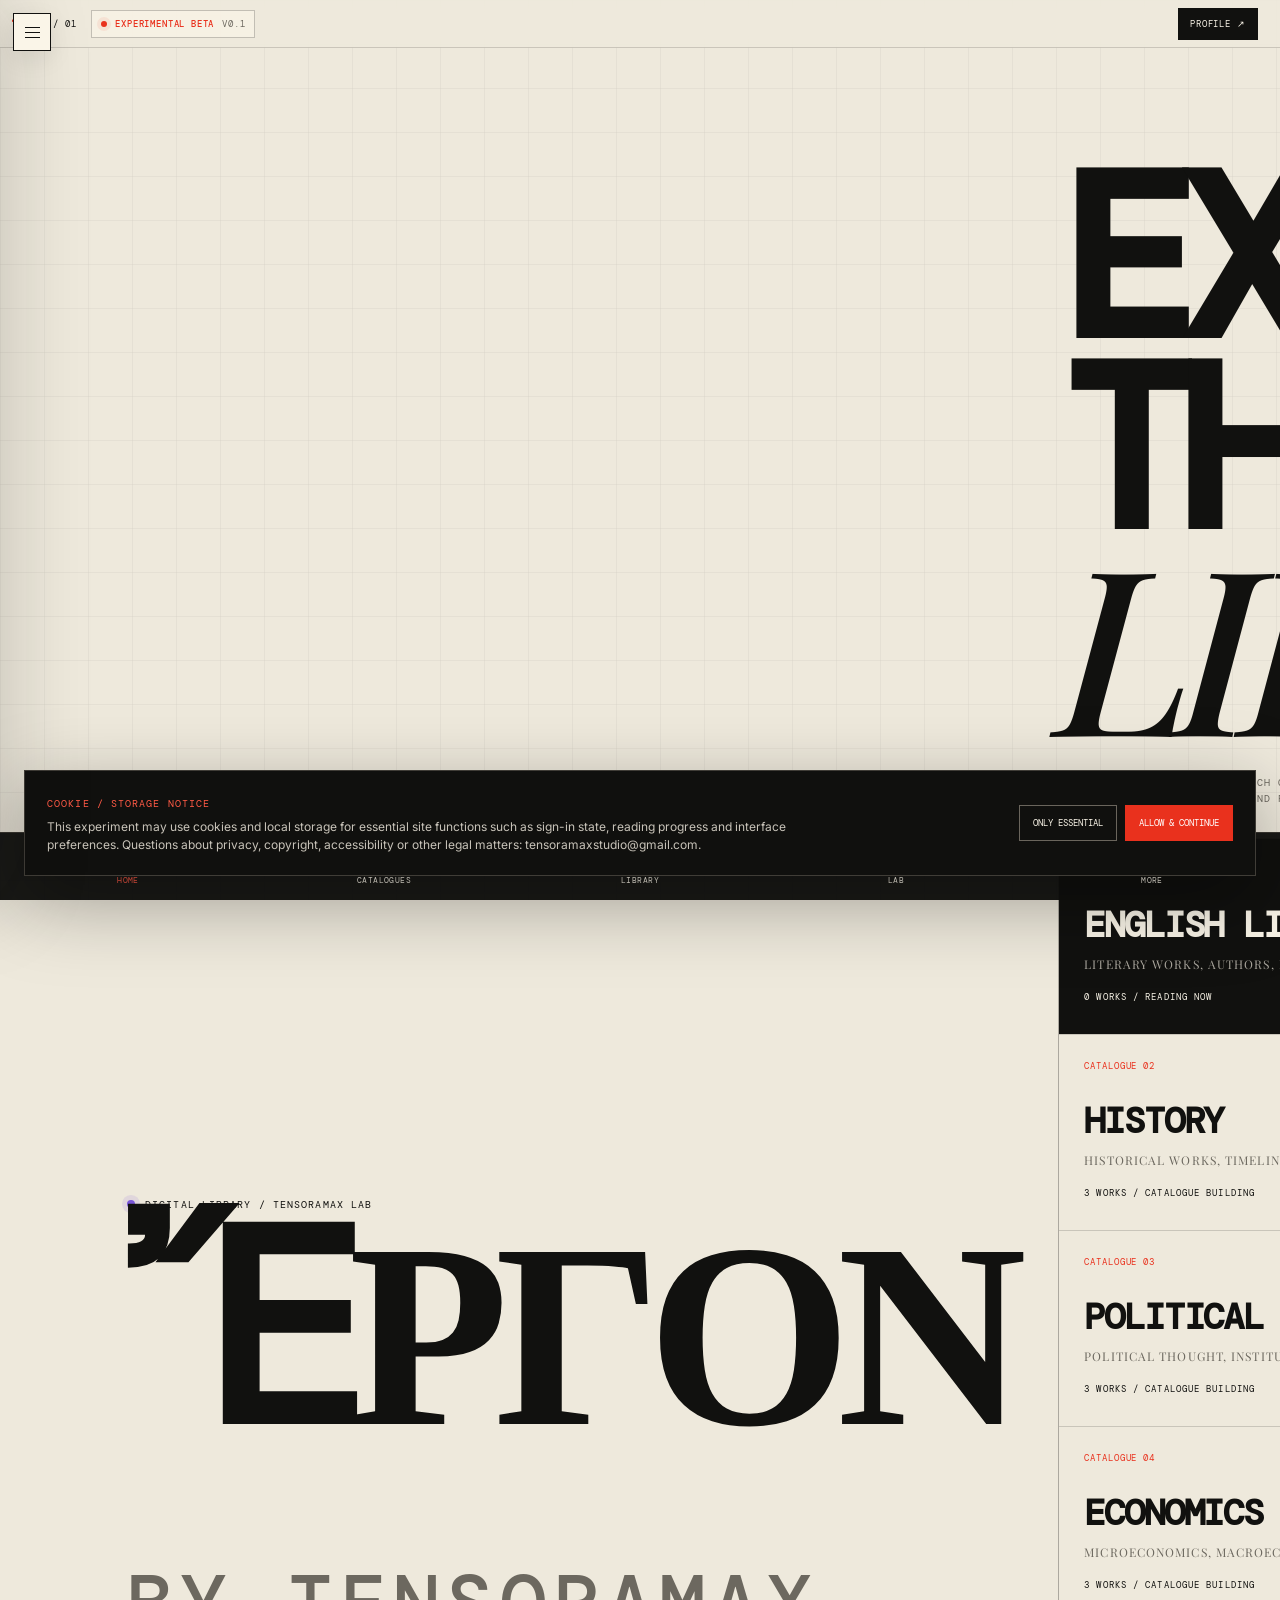
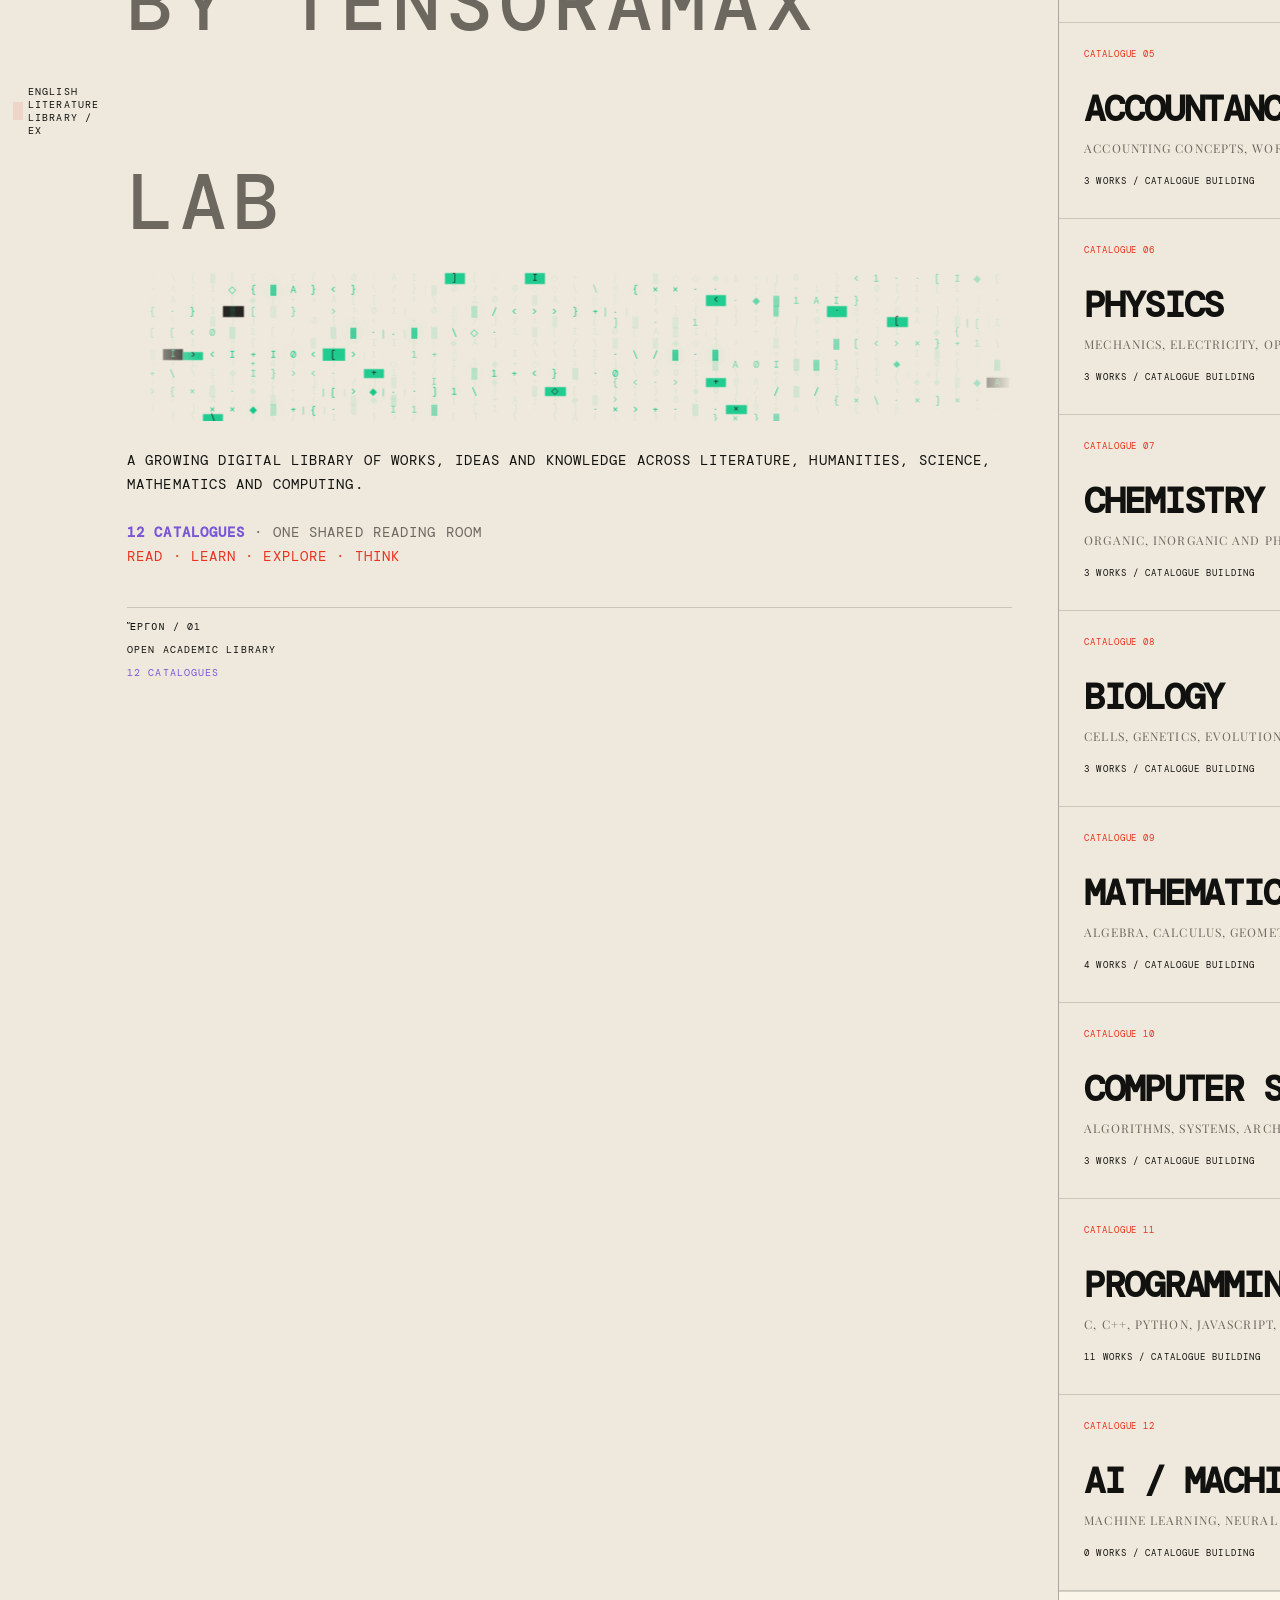
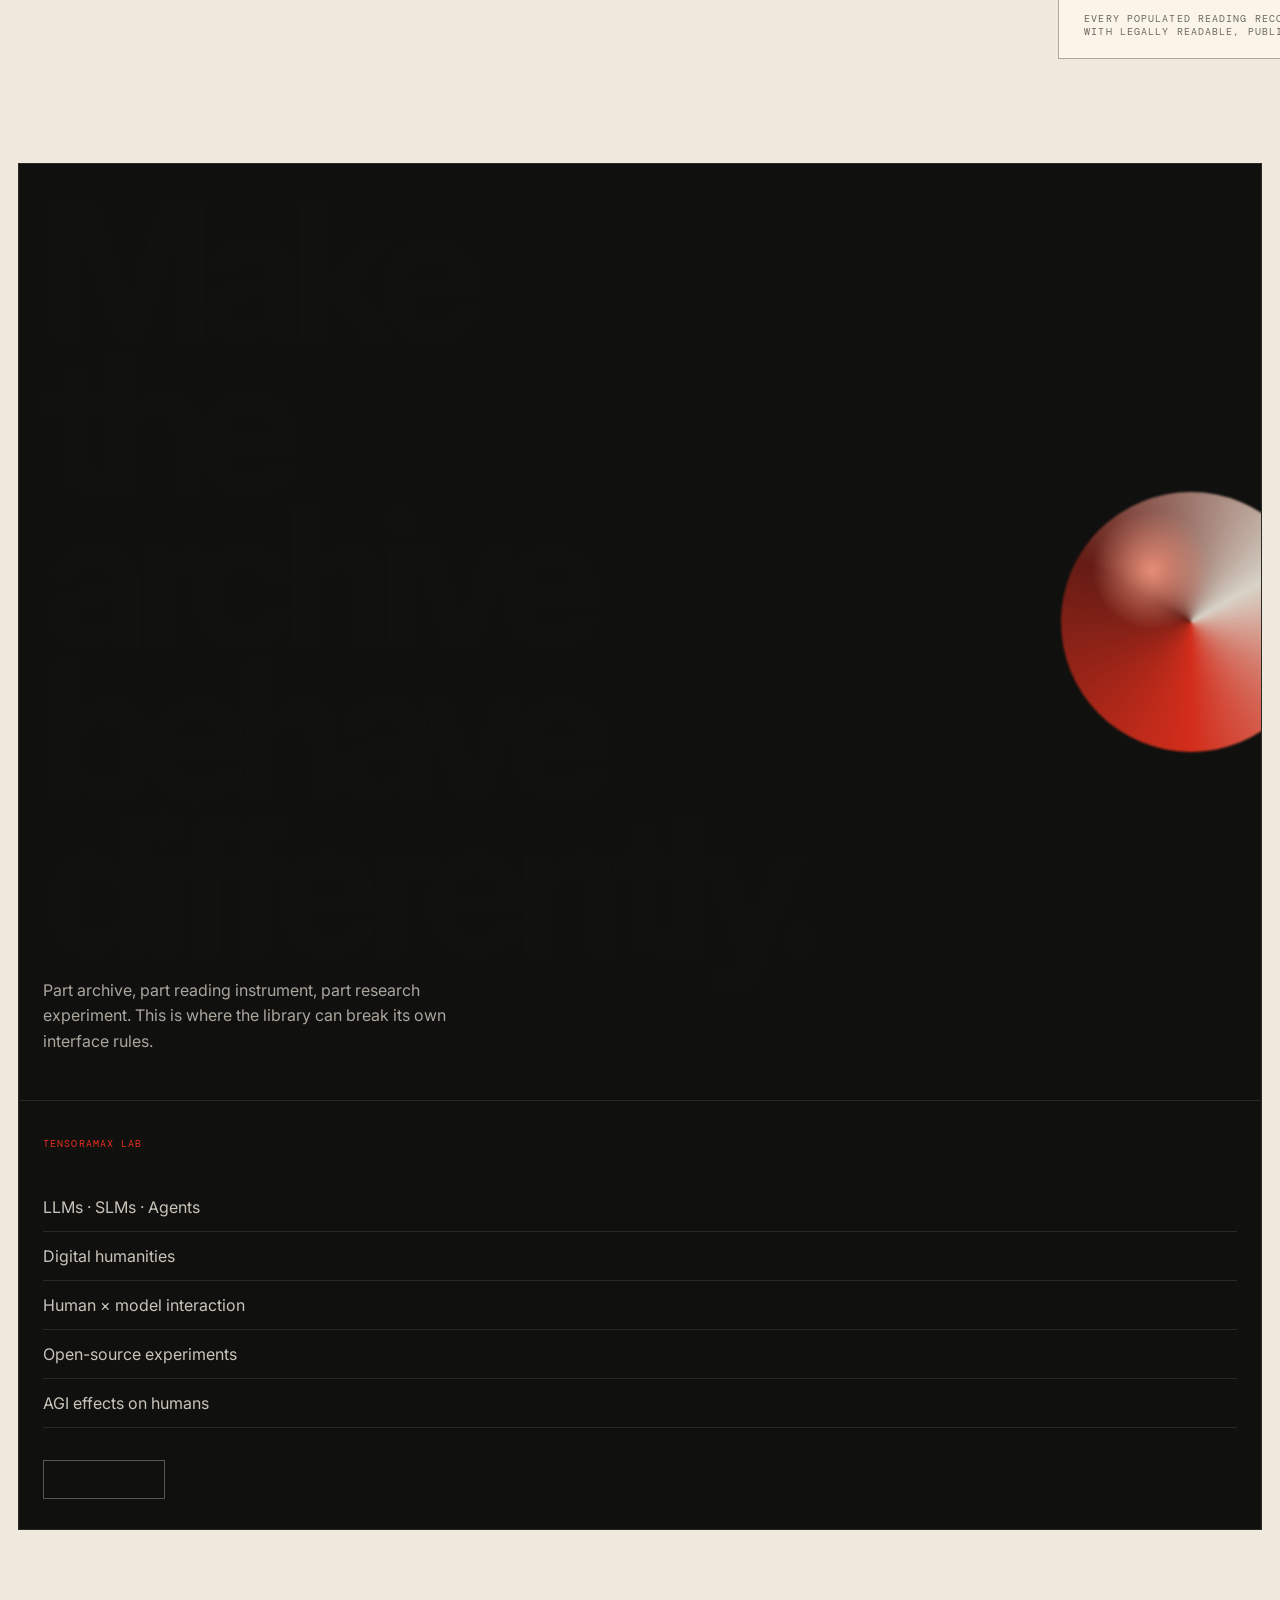
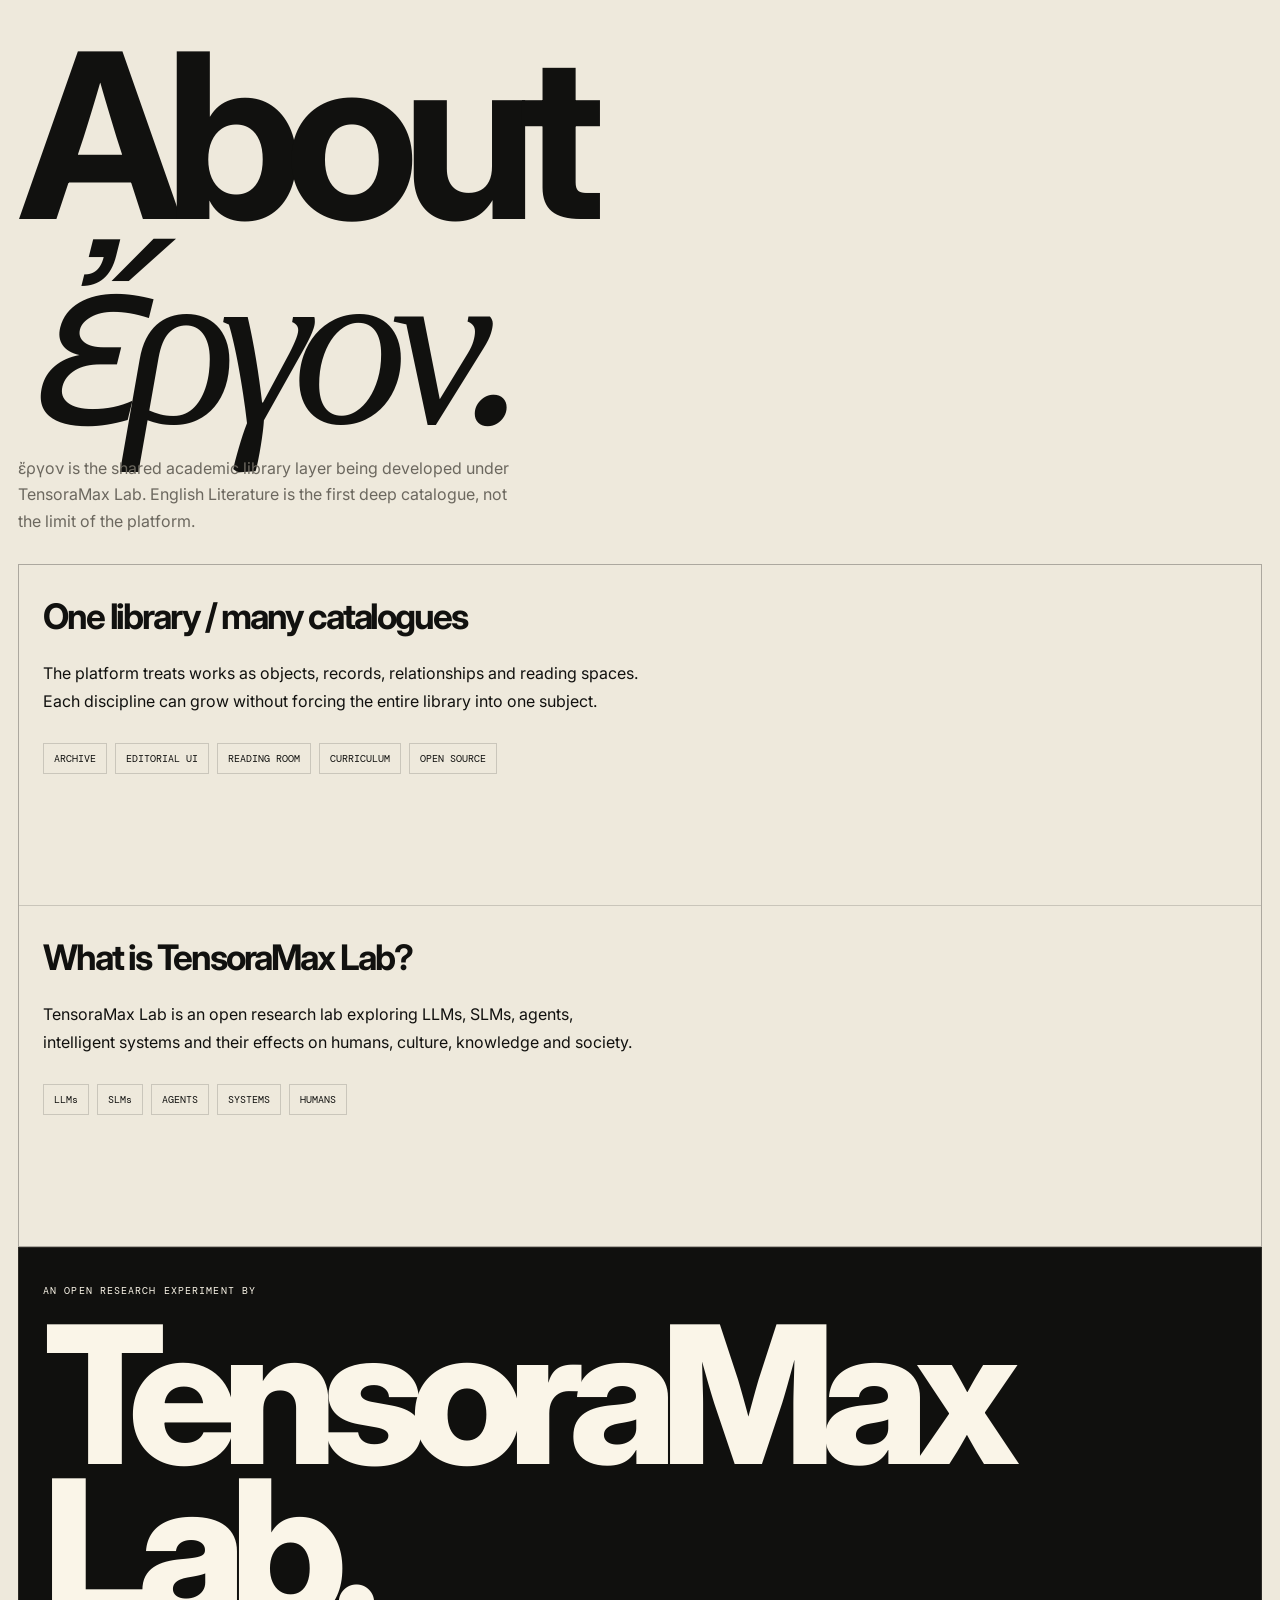
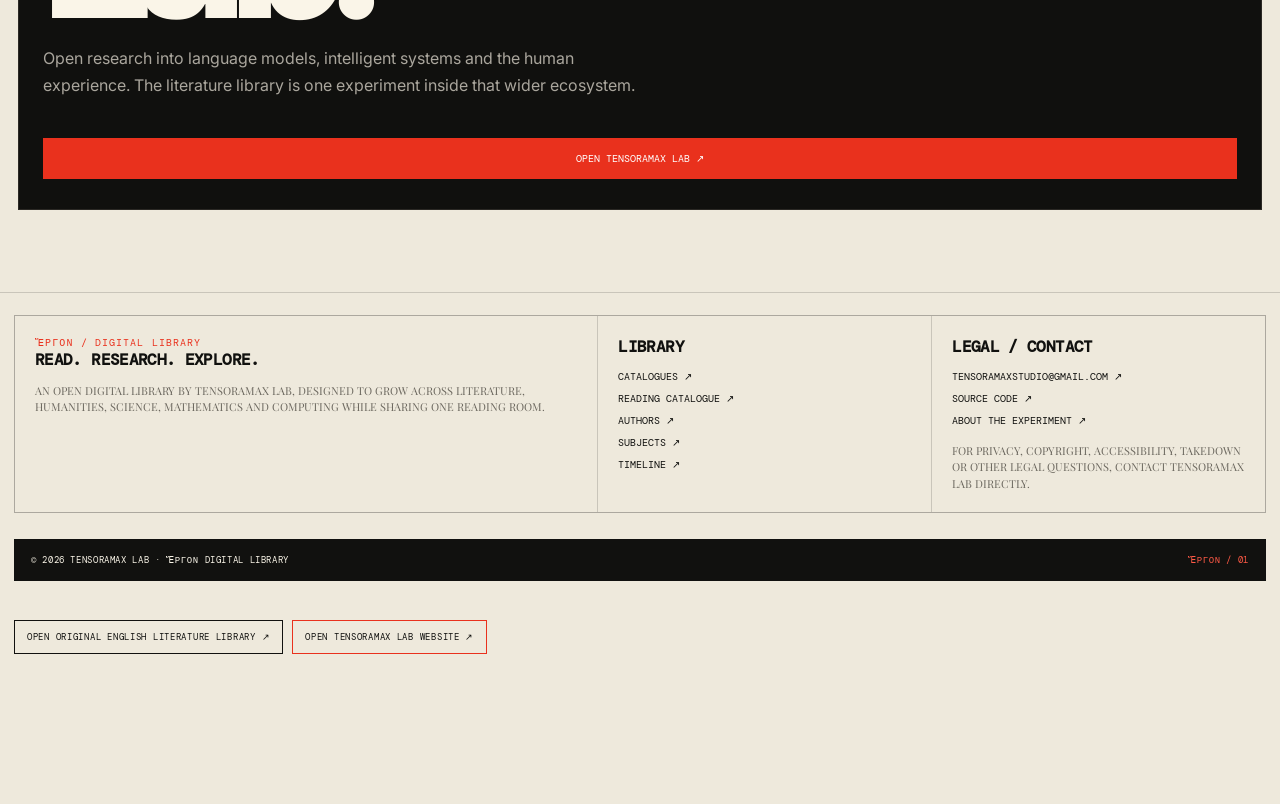
==== commit 4a9e3416: "Rebrand experiment homepage as ἔργον digital library" ====
--- a/index.html
+++ b/index.html
@@ -4,11 +4,11 @@
 <meta charset="utf-8">
 <meta name="viewport" content="width=device-width,initial-scale=1,viewport-fit=cover">
 <meta name="theme-color" content="#eee9dc">
-<title>English Literature Library / Experimental Edition</title>
-<meta name="description" content="An experimental editorial edition of the English Literature Library, powered by TensoraMax Lab.">
+<title>ἔργον / TensoraMax Lab Digital Library</title>
+<meta name="description" content="ἔργον is a growing digital library by TensoraMax Lab for literature, humanities, science, mathematics and computing.">
 <style>
-@import url('https://fonts.googleapis.com/css2?family=DM+Mono:wght@400;500&family=Inter:wght@400;500;600;700;800&family=Playfair+Display:ital,wght@0,500;0,600;1,500;1,600&display=swap');
-:root{--paper:#eee9dc;--paper2:#faf5e8;--ink:#11110f;--muted:#6c685f;--red:#e9311d;--signal:#10c98a;--line:rgba(17,17,15,.16);--dark:#10100e;--serif:'Playfair Display',Georgia,serif;--mono:'DM Mono',monospace;--shadow:0 28px 90px rgba(17,17,15,.14)}
+@import url('https://fonts.googleapis.com/css2?family=Cormorant+Garamond:ital,wght@0,500;0,600;1,500;1,600&family=DM+Mono:wght@400;500&family=Inter:wght@400;500;600;700;800&family=Playfair+Display:ital,wght@0,500;0,600;1,500;1,600&display=swap');
+:root{--paper:#eee9dc;--paper2:#faf5e8;--ink:#11110f;--muted:#6c685f;--red:#e9311d;--accent:#7956d8;--signal:#10c98a;--line:rgba(17,17,15,.16);--dark:#10100e;--serif:'Playfair Display',Georgia,serif;--greek:'Cormorant Garamond',Georgia,serif;--mono:'DM Mono',monospace;--shadow:0 28px 90px rgba(17,17,15,.14)}
 *{box-sizing:border-box}html{scroll-behavior:smooth}body{margin:0;background:var(--paper);color:var(--ink);font-family:Inter,system-ui,sans-serif;overflow-x:hidden}body:before{content:"";position:fixed;inset:0;pointer-events:none;z-index:0;opacity:.22;background-image:linear-gradient(var(--line) 1px,transparent 1px),linear-gradient(90deg,var(--line) 1px,transparent 1px);background-size:44px 44px}a{color:inherit;text-decoration:none}button,input{font:inherit}.mono{font:10px var(--mono);text-transform:uppercase;letter-spacing:.11em}.site{position:relative;z-index:1}.rail{position:fixed;inset:0 auto 0 0;width:64px;border-right:1px solid var(--line);background:rgba(238,233,220,.84);backdrop-filter:blur(18px);display:flex;align-items:center;justify-content:center;z-index:40}.rail span{writing-mode:vertical-rl;transform:rotate(180deg);font:10px var(--mono);letter-spacing:.16em}.top{position:fixed;left:64px;right:0;top:0;height:56px;border-bottom:1px solid var(--line);background:rgba(238,233,220,.82);backdrop-filter:blur(18px);z-index:39;display:flex;align-items:center;justify-content:space-between;padding:0 20px}.nav{display:flex;gap:22px}.nav a{font:10px var(--mono);text-transform:uppercase;letter-spacing:.1em}.nav a:hover{color:var(--red)}.view-btn{border:1px solid var(--red);background:var(--red);color:#fff;padding:9px 11px;cursor:pointer}main{margin-left:64px}.hero{min-height:100svh;padding:150px 5vw 45px;display:flex;flex-direction:column;justify-content:center;position:relative}.eyebrow{display:flex;align-items:center;gap:10px;margin-bottom:22px}.dot{width:8px;height:8px;border-radius:50%;background:var(--red);box-shadow:0 0 0 5px rgba(233,49,29,.1)}h1{font-size:clamp(4rem,11vw,11rem);line-height:.8;letter-spacing:-.085em;max-width:1150px;margin:0;font-weight:800}h1 em,.section h2 em{font-family:var(--serif);font-weight:500}.hero-copy{display:grid;grid-template-columns:1fr minmax(280px,520px);gap:40px;margin-top:42px;align-items:end}.hero-copy p{font-size:15px;line-height:1.7;margin:0}.hero-copy .note{color:var(--muted)}.hero-meta{display:flex;justify-content:space-between;border-top:1px solid var(--line);padding-top:12px;margin-top:55px}
 .kinetic-signal{height:190px;margin:34px 0 0;position:relative;overflow:hidden;mask-image:linear-gradient(90deg,transparent,black 8%,black 92%,transparent);-webkit-mask-image:linear-gradient(90deg,transparent,black 8%,black 92%,transparent)}.signal-grid{position:absolute;inset:0;display:grid;grid-template-columns:repeat(72,1fr);grid-template-rows:repeat(9,1fr);font:12px/1 var(--mono);color:rgba(16,201,138,.62);transform:translate3d(0,0,0);will-change:transform}.signal-cell{display:flex;align-items:center;justify-content:center;min-width:0;opacity:.16;transition:opacity .45s,transform .45s,color .45s}.signal-cell.hot{opacity:1;color:var(--signal);text-shadow:0 0 14px rgba(16,201,138,.18);transform:scale(1.12)}.signal-cell.block{background:var(--signal);color:var(--dark);opacity:.92}.signal-cell.dark{background:var(--dark);color:var(--signal);opacity:.9}.signal-cell.bar{height:75%;align-self:end;border-left:1px solid rgba(16,201,138,.45);border-right:1px solid rgba(16,201,138,.12)}
 .section{padding:120px 5vw}.section.dark{background:var(--dark);color:var(--paper2)}.section-head{display:flex;justify-content:space-between;align-items:end;gap:35px;margin-bottom:48px}.section h2{font-size:clamp(3.2rem,7vw,7rem);line-height:.83;letter-spacing:-.075em;margin:0}.section-head p{max-width:500px;line-height:1.65;color:var(--muted)}.dark .section-head p{color:#aaa69d}.domains,.catalogue,.authors,.subjects,.timeline{display:grid;gap:1px;background:var(--line);border:1px solid var(--line)}.domains{grid-template-columns:repeat(4,1fr)}.domain{min-height:220px;background:var(--paper);padding:25px;display:flex;flex-direction:column;justify-content:space-between;cursor:pointer;transition:.35s}.domain:hover{background:var(--red);color:#fff;transform:translateY(-4px);z-index:2}.domain b{font-size:clamp(1.5rem,2.6vw,3rem);letter-spacing:-.06em}.domain small{font:10px var(--mono)}.domain .count{color:var(--muted);margin-top:8px}.domain:hover .count{color:#fff}
@@ -23,42 +23,55 @@
 @media(max-width:1050px){.footer-wrap{grid-template-columns:1fr 1fr}.footer-block:first-child{grid-column:1/-1}}.domains,.authors,.timeline{grid-template-columns:repeat(2,1fr)}.catalogue{grid-template-columns:repeat(2,1fr)}.about{grid-template-columns:1fr}.lab-grid{grid-template-columns:1fr}.orb{right:-80px}}
 @media(max-width:720px){.footer-wrap{grid-template-columns:1fr}.footer-block:first-child{grid-column:auto}.footer-bottom{display:grid;gap:9px}.cookie-notice{left:10px;right:10px;bottom:78px;padding:17px}.cookie-actions{width:100%;flex-direction:column}.cookie-actions button{width:100%}}.catalogue-selector{grid-template-columns:1fr}.catalogue-option{min-height:145px}body{padding-bottom:68px}.rail{display:none}.top{left:0;height:48px;padding:0 12px}.nav{display:none}.mobile-only{display:block}.mobile-brand{font:9px var(--mono);letter-spacing:.12em;text-transform:uppercase}.mobile-brand b{color:var(--red)}main{margin-left:0}.hero{padding:82px 18px 28px;min-height:calc(100svh - 10px)}.hero h1{font-size:19vw;line-height:.82}.hero-copy{grid-template-columns:1fr;gap:25px;margin-top:28px}.hero-copy p{font-size:14px}.hero-meta{margin-top:38px;display:grid;gap:10px}.kinetic-signal{height:150px;margin-top:24px}.signal-grid{font-size:9px;grid-template-columns:repeat(44,1fr);grid-template-rows:repeat(8,1fr)}.section{padding:82px 18px}.section-head{display:block;margin-bottom:30px}.section-head p{margin-top:20px}.section h2{font-size:18vw}.domains,.catalogue,.authors,.subjects,.timeline{grid-template-columns:1fr}.domain{min-height:170px;padding:21px}.domain b{font-size:11vw}.book-stage{min-height:540px}.book{width:100%;height:470px}.spread{grid-template-columns:1fr}.page{padding:42px 28px}.page:nth-child(2){display:none}.page h3{font-size:12vw}.page p{font-size:13px}.cover{padding:38px 28px}.cover h3{font-size:14vw}.cover .cover-bottom{align-items:start;flex-direction:column}.book.open .cover{transform:rotateY(-155deg) translateX(-10%)}.book-tools{margin-top:12px}.book-action{font-size:9px}.card{min-height:310px;padding:21px}.card h3{font-size:10vw;margin:30px 0 10px}.lab-main,.lab-side{padding:30px 24px}.lab-main{min-height:450px}.lab-main h3{font-size:15vw}.orb{width:260px;height:260px;right:-60px;top:35%}.about-panel,.power{padding:30px 24px}.power .brand{font-size:15vw}.original{width:100%;justify-content:center}.modal{padding:10px}.modal-card{padding:26px 20px;max-height:92vh}.modal-card h2{font-size:14vw}.bottom-nav{position:fixed;display:grid;grid-template-columns:repeat(5,1fr);left:0;right:0;bottom:0;height:68px;z-index:60;background:rgba(17,17,15,.96);color:var(--paper2);border-top:1px solid #3a3731;padding-bottom:env(safe-area-inset-bottom)}.bottom-nav a{display:flex;flex-direction:column;align-items:center;justify-content:center;gap:5px;font:8px var(--mono);text-transform:uppercase;letter-spacing:.06em}.bottom-nav a span:first-child{font-size:16px}.bottom-nav a.active,.bottom-nav a:hover{color:#ff5a46}footer{margin-left:0;padding:22px 14px 82px;display:grid}.footer-block{padding:20px;min-height:0}.footer-block h3{font-size:1rem;margin-bottom:13px}.footer-block p{font-size:11px;line-height:1.5}.footer-bottom{padding:14px 16px}}
 @media(prefers-reduced-motion:reduce){.signal-cell{transition:none}.kinetic-signal{display:none}}
-</style>
+.ergon-hero{text-align:left}.ergon-mark{font-family:var(--greek);font-weight:600;letter-spacing:-.055em;color:var(--ink);font-size:1.08em}.ergon-by{font-family:var(--mono);font-style:normal;font-size:.32em;letter-spacing:.08em;text-transform:uppercase;color:var(--muted)}.hero-copy .note strong{color:var(--accent)}.library-stats{display:grid;grid-template-columns:repeat(4,1fr);gap:1px;background:var(--line);border:1px solid var(--line)}.library-stat{background:var(--paper);padding:30px;min-height:150px}.library-stat b{display:block;font-size:clamp(2.5rem,5vw,5rem);line-height:.85;letter-spacing:-.07em;margin:20px 0 8px}.library-stat span{font:10px var(--mono);text-transform:uppercase;color:var(--muted)}.library-manifesto{display:grid;grid-template-columns:1fr 1fr;gap:1px;background:var(--line);border:1px solid var(--line)}.manifesto-panel{background:var(--paper);padding:48px;min-height:280px}.manifesto-panel h3{font-family:var(--greek);font-size:clamp(2.5rem,5vw,5rem);font-weight:500;line-height:.9;letter-spacing:-.05em;margin:0 0 25px}.manifesto-panel p{max-width:600px;font-size:15px;line-height:1.75;color:var(--muted)}.catalogue-option:first-child{position:relative}.catalogue-option:first-child:after{content:'01';position:absolute;right:25px;top:25px;font:10px var(--mono);color:var(--accent)}.catalogue-option:hover:after,.catalogue-option.active:after{color:#fff}.library-kicker{color:var(--accent)!important}.ergon-hero .eyebrow .dot{background:var(--accent);box-shadow:0 0 0 5px rgba(121,86,216,.12)}.ergon-hero .hero-meta span:last-child{color:var(--accent)}@media(max-width:720px){.library-stats{grid-template-columns:1fr 1fr}.library-stat{padding:20px;min-height:120px}.library-stat b{font-size:13vw}.library-manifesto{grid-template-columns:1fr}.manifesto-panel{padding:30px 24px;min-height:220px}.ergon-mark{font-size:1.15em}.ergon-by{font-size:.38em}}</style>
 </head>
 <body>
 <div class="site">
-<aside class="rail"><span>ENGLISH LITERATURE / EXPERIMENTAL EDITION</span></aside>
-<header class="top"><a class="mobile-brand" href="#top"><b>EL</b> / 02</a><nav class="nav"><a href="#domains">Domains</a><a href="#catalogue">Catalogue</a><a href="#authors">Authors</a><a href="#subjects">Subjects</a><a href="#timeline">Timeline</a><a href="#lab">Lab</a><a href="#about">About</a></nav></header>
-<main id="top">
-<section class="hero">
-  <div class="eyebrow mono"><span class="dot"></span> English Literature Library / Experimental Edition</div>
-  <h1>Read the works.<br><em>Break the canon.</em></h1>
+<aside class="rail"><span>ἔΡΓΟΝ / DIGITAL LIBRARY</span></aside>
+<header class="top"><a class="mobile-brand" href="#top"><b>ἔργον</b> / 01</a><nav class="nav"><a href="#catalogues">Catalogues</a><a href="#library">Library</a><a href="#lab">Lab</a><a href="#about">About</a></nav></header>
+<main id="top"><section class="hero">
+  <div class="eyebrow mono"><span class="dot"></span> English Literature Library / Ex<section class="hero ergon-hero">
+  <div class="eyebrow mono"><span class="dot"></span> Digital Library / TensoraMax Lab</div>
+  <h1><span class="ergon-mark">ἔργον</span><br><em class="ergon-by">by TensoraMax Lab</em></h1>
   <div class="kinetic-signal" aria-hidden="true"><div class="signal-grid" id="signalGrid"></div></div>
-  <div class="hero-copy"><p>Literature as an archive, a physical object, a network and a reading experience. Built from the library's real catalogue data and redesigned as an experimental interface.</p><p class="note">33 works · periods · subjects · authors · themes<br><span style="color:var(--red)">Powered by TensoraMax Lab</span></p></div>
-  <div class="hero-meta mono"><span>EL / 02</span><span>OPEN RESEARCH EXPERIMENT</span><span id="workCount">33 WORKS</span></div>
+  <div class="hero-copy"><p>A growing digital library of works, ideas and knowledge across literature, humanities, science, mathematics and computing.</p><p class="note"><strong>12 catalogues</strong> · one shared reading room<br><span style="color:var(--red)">Read · Learn · Explore · Think</span></p></div>
+  <div class="hero-meta mono"><span>ἔΡΓΟΝ / 01</span><span>OPEN ACADEMIC LIBRARY</span><span id="catalogueCount">12 CATALOGUES</span></div>
 </section>
 <section class="section" id="catalogues">
   <div class="section-head">
-    <h2>Choose a<br><em>catalogue.</em></h2>
-    <p>The library can grow beyond English Literature. Each catalogue has its own subjects, resources and reading collection while sharing the same reading-room engine.</p>
+    <h2>Explore the<br><em>library.</em></h2>
+    <p>One library, many fields. Each catalogue can grow independently while sharing the same discovery and reading-room architecture.</p>
   </div>
   <div class="catalogue-selector" id="catalogueSelector"></div>
 </section>
-<section class="section" id="domains"><div class="section-head"><h2>Find a<br><em>domain.</em></h2><p>Move through the archive by curriculum subject, period, genre, or literary territory. The interface is experimental. The records remain grounded in the library data.</p></div><div class="domains" id="domainGrid"></div></section>
-<section class="section dark" id="open-book"><div class="section-head"><h2>Open<br><em>a book.</em></h2><p style="color:#aaa69d">Tap the cover. It opens into a real catalogue spread instead of a decorative placeholder. Read the selected work or move to another record.</p></div><div class="book-wrap"><div class="book-stage"><div class="book" id="book"><div class="spread"><article class="page"><span class="mono">selected work</span><h3 id="bookTitle">Frankenstein</h3><p id="bookDesc"></p><span class="page-no">01</span></article><article class="page"><span class="mono">catalogue record</span><p id="bookMeta" style="margin-top:50px"></p><div id="bookThemes" class="themes"></div><span class="page-no">02</span></article></div><div class="cover"><span class="mono tiny">English Literature / Experimental Edition</span><h3 id="coverTitle">Frankenstein</h3><div class="cover-bottom"><span class="mono" id="coverAuthor">Mary Shelley / 1818</span><button id="openBook">OPEN BOOK ↗</button></div></div></div></div><div class="book-tools"><button class="book-action" id="prevBook">← PREVIOUS</button><button class="book-action" id="readBook">READ THE WORK ↗</button><button class="book-action" id="nextBook">NEXT →</button></div></div></section>
-<section class="section" id="catalogue"><div class="section-head"><h2>The<br><em>catalogue.</em></h2><p>Search the actual experiment records. Open a work for metadata, themes, subjects and its internal reading entry point.</p></div><div class="controls"><input class="search" id="search" placeholder="Search title, author, period, genre, subject..."><div id="chips"></div></div><div class="catalogue" id="catalogueGrid"></div></section>
-<section class="section" id="authors"><div class="section-head"><h2>The<br><em>authors.</em></h2><p>Authors are not decorative credits. They are another route through the archive.</p></div><div class="authors" id="authorGrid"></div></section>
-<section class="section" id="subjects"><div class="section-head"><h2>Curriculum<br><em>subjects.</em></h2><p>Explore the catalogue through the department's subject structure and the works attached to each field.</p></div><div class="subjects" id="subjectGrid"></div></section>
-<section class="section" id="timeline"><div class="section-head"><h2>A living<br><em>timeline.</em></h2><p>Periods become an active route through the collection rather than four static information boxes.</p></div><div class="timeline" id="timelineGrid"></div></section>
-<section class="section dark" id="lab"><div class="section-head"><h2>Design<br><em>Lab.</em></h2><p>Interface experiments live here: kinetic type, spatial books, generative surfaces and future LLM/SLM research interfaces.</p></div><div class="lab-grid"><div class="lab-main"><div class="orb"></div><h3>Make the archive<br>behave differently.</h3><p>Part archive, part reading instrument, part research experiment. This is where the library can break its own interface rules.</p></div><div class="lab-side"><span class="mono">TensoraMax Lab</span><ul><li>LLMs · SLMs · Agents</li><li>Digital humanities</li><li>Human × model interaction</li><li>Open-source experiments</li><li>AGI effects on humans</li></ul><a class="lab-link" href="#about">ABOUT THE LAB ↗</a></div></div></section>
-<section class="section" id="about"><div class="section-head"><h2>About<br><em>the experiment.</em></h2><p>This edition is deliberately separate from the production English Literature Library so the interface can evolve without destabilising the main project.</p></div><div class="about"><article class="about-panel"><h3>English Literature Library / 02</h3><p>This experimental edition treats literary works as objects, records, relationships and reading spaces. The catalogue is based on the real library metadata rather than invented demo books.</p><div class="stack"><span>ARCHIVE</span><span>EDITORIAL UI</span><span>READING ROOM</span><span>CURRICULUM</span><span>OPEN SOURCE</span></div></article><article class="about-panel"><h3>What is TensoraMax Lab?</h3><p>TensoraMax Lab is an open research lab exploring LLMs, SLMs, agents, intelligent systems and their effects on humans, culture, knowledge and society.</p><div class="stack"><span>LLMs</span><span>SLMs</span><span>AGENTS</span><span>SYSTEMS</span><span>HUMANS</span></div></article></div><div class="power"><span class="mono">An open research experiment by</span><div class="brand">TensoraMax<br>Lab.</div><p>Open research into language models, intelligent systems and the human experience. The literature library is one experiment inside that wider ecosystem.</p><a class="original" href="https://github.com/Yuri-code-dot/English-library-" target="_blank" rel="noopener">OPEN ORIGINAL LIBRARY ↗</a></div></section>
+<section class="section" id="library">
+  <div class="section-head">
+    <h2>The library<br><em>at a glance.</em></h2>
+    <p>ἔργον is designed as a common front door for academic material rather than a website dedicated to a single discipline.</p>
+  </div>
+  <div class="library-stats">
+    <article class="library-stat"><span>Catalogues</span><b id="statCatalogues">12</b><span>Fields and disciplines</span></article>
+    <article class="library-stat"><span>English Literature</span><b id="statEnglish">33</b><span>Current catalogue records</span></article>
+    <article class="library-stat"><span>Reading Room</span><b>01</b><span>Shared reading experience</span></article>
+    <article class="library-stat"><span>Status</span><b>∞</b><span>Designed to keep growing</span></article>
+  </div>
+</section>
+<section class="section dark">
+  <div class="section-head"><h2>More than<br><em>books.</em></h2><p style="color:#aaa69d">A library can hold literature, scientific works, historical records, technical references, ideas and the connections between them.</p></div>
+  <div class="library-manifesto">
+    <article class="manifesto-panel"><span class="mono">ἔργον / IDEA</span><h3>Knowledge has a home.</h3><p>Browse by catalogue today. Over time, the same foundation can support authors, subjects, collections, editions, open educational material and research resources.</p></article>
+    <article class="manifesto-panel"><span class="mono">ἔργον / METHOD</span><h3>Many fields.<br>One archive.</h3><p>Literature is where the experiment began. It is no longer the boundary of the library. Every new catalogue becomes another room in the same house.</p></article>
+  </div>
+</section>
+e experiments live here: kinetic type, spatial books, generative surfaces and future LLM/SLM research interfaces.</p></div><div class="lab-grid"><div class="lab-main"><div class="orb"></div><h3>Make the archive<br>behave differently.</h3><p>Part archive, part reading instrument, part research experiment. This is where the library can break its own interface rules.</p></div><div class="lab-side"><span class="mono">TensoraMax Lab</span><ul><li>LLMs · SLMs · Agents</li><li>Digital humanities</li><li>Human × model interaction</li><li>Open-source experiments</li><li>AGI effects on humans</li></ul><a class="lab-link" href="#about">ABOUT THE LAB ↗</a></div></div></section>
+<section class="section" id="about"><div class="section-head"><h2>About<br><em>ἔργον.</em></h2><p>ἔργον is the shared academic library layer being developed under TensoraMax Lab. English Literature is the first deep catalogue, not the limit of the platform.</p></div><div class="about"><article class="about-panel"><h3>One library / many catalogues</h3><p>The platform treats works as objects, records, relationships and reading spaces. Each discipline can grow without forcing the entire library into one subject.</p><div class="stack"><span>ARCHIVE</span><span>EDITORIAL UI</span><span>READING ROOM</span><span>CURRICULUM</span><span>OPEN SOURCE</span></div></article><article class="about-panel"><h3>What is TensoraMax Lab?</h3><p>TensoraMax Lab is an open research lab exploring LLMs, SLMs, agents, intelligent systems and their effects on humans, culture, knowledge and society.</p><div class="stack"><span>LLMs</span><span>SLMs</span><span>AGENTS</span><span>SYSTEMS</span><span>HUMANS</span></div></article></div><div class="power"><span class="mono">An open research experiment by</span><div class="brand">TensoraMax<br>Lab.</div><p>Open research into language models, intelligent systems and the human experience. The literature library is one experiment inside that wider ecosystem.</p><a class="original" href="https://github.com/Yuri-code-dot/English-library-" target="_blank" rel="noopener">OPEN ORIGINAL LIBRARY ↗</a></div></section>
 </main>
 <footer>
   <div class="footer-wrap">
     <section class="footer-block">
-      <span class="mono footer-brand">English Literature Library / Experimental Edition</span>
+      <span class="mono footer-brand">ἔργον / Digital Library</span>
       <h3>Read. Research. Explore.</h3>
-      <p>An open digital library experiment by TensoraMax Lab. The catalogue is designed to grow across literature, humanities, science, mathematics and computing while sharing one Reading Room.</p>
+      <p>An open digital library by TensoraMax Lab, designed to grow across literature, humanities, science, mathematics and computing while sharing one Reading Room.</p>
     </section>
     <section class="footer-block">
       <h3>Library</h3>
@@ -81,11 +94,11 @@
     </section>
   </div>
   <div class="footer-bottom">
-    <span>© 2002 TENSORAMAX LAB · ENGLISH LITERATURE LIBRARY</span>
-    <span class="footer-brand">EXPERIMENTAL EDITION / 02</span>
+    <span>© 2026 TENSORAMAX LAB · ἔΡΓΟΝ DIGITAL LIBRARY</span>
+    <span class="footer-brand">ἔΡΓΟΝ / 01</span>
   </div>
 </footer>
-<nav class="bottom-nav"><a href="#top" class="active"><span>⌂</span>Home</a><a href="#catalogue"><span>◉</span>Catalogue</a><a href="#authors"><span>◌</span>Authors</a><a href="#subjects"><span>▦</span>Subjects</a><a href="#about"><span>≡</span>More</a></nav>
+<nav class="bottom-nav"><a href="#top" class="active"><span>⌂</span>Home</a><a href="#catalogues"><span>◉</span>Catalogues</a><a href="#library"><span>◌</span>Library</a><a href="#lab"><span>▦</span>Lab</a><a href="#about"><span>≡</span>More</a></nav>
 </div>
 <div class="modal" id="modal"><div class="modal-card"><button class="close" id="close">×</button><div class="modal-meta" id="modalMeta"></div><h2 id="modalTitle"></h2><div class="author" id="modalAuthor"></div><p id="modalDescription"></p><div class="themes" id="modalThemes"></div><div class="modal-actions"><a id="modalRead">READ INSIDE ↗</a><a id="modalSource" class="ghost" target="_blank" rel="noopener">SOURCE ↗</a><button id="copyRecord" class="ghost">COPY RECORD</button></div></div></div>
 <div class="cookie-notice" id="cookieNotice" role="dialog" aria-label="Cookie and storage notice">
@@ -123,13 +136,13 @@
 function renderBooks(){const list=books.filter(matches);$('catalogueGrid').innerHTML=list.length?list.map(b=>`<article class="card" data-slug="${esc(b.slug)}"><div class="card-top"><span class="tag">${esc(b.period)} / ${esc(b.genre)}</span><span class="mono">${esc(b.year)}</span></div><h3>${esc(b.title)}</h3><div class="author">${esc(b.author)}</div><p>${esc(b.description)}</p><div class="card-foot"><span class="mono">${(b.subjects||[]).map(s=>subjects[s]||s).slice(0,1).join('')}</span><button class="read ${b.readingUrl?'':'disabled'}" ${b.readingUrl?'':'disabled'}>${b.readingUrl?'READ NOW ↗':'METADATA ONLY'}</button></div></article>`).join(''):`<div class="empty">No work found.</div>`;document.querySelectorAll('.card').forEach(c=>c.onclick=e=>{if(e.target.closest('.read')?.disabled)return;openModal(c.dataset.slug)})}
 function setBook(b){selected=b;$('bookTitle').textContent=b.title;$('coverTitle').textContent=b.title;$('coverAuthor').textContent=`${b.author} / ${b.year}`;$('bookDesc').textContent=b.description;$('bookMeta').innerHTML=`<strong>${esc(b.author)}</strong><br><br>${esc(b.year)} / ${esc(b.period)} / ${esc(b.genre)}<br><br>${(b.subjects||[]).map(s=>esc(subjects[s]||s)).join(' · ')}`;$('bookThemes').innerHTML=(b.themes||[]).map(t=>`<span class="theme">${esc(t)}</span>`).join('');$('book').classList.remove('open')}
 function openModal(slug){const b=books.find(x=>x.slug===slug);if(!b)return;$('modalMeta').textContent=`${b.year} / ${b.period} / ${b.genre}`;$('modalTitle').textContent=b.title;$('modalAuthor').textContent=b.author;$('modalDescription').textContent=b.description;$('modalThemes').innerHTML=(b.themes||[]).map(t=>`<span class="theme">${esc(t)}</span>`).join('');$('modalRead').style.display=b.readingUrl?'inline-block':'none';$('modalRead').href=b.readingUrl?`reader.html?book=${encodeURIComponent(b.slug)}`:'#';$('modalSource').style.display=b.readingUrl?'inline-block':'none';$('modalSource').href=b.readingUrl||'#';$('copyRecord').onclick=()=>navigator.clipboard?.writeText(`${b.title}\n${b.author}\n${b.year}\n${b.period}`);$('modal').classList.add('open')}
-$('close').onclick=()=>$('modal').classList.remove('open');$('modal').onclick=e=>{if(e.target.id==='modal')$('modal').classList.remove('open')};$('openBook').onclick=()=>$('book').classList.toggle('open');$('readBook').onclick=()=>{if(selected.readingUrl)location.href=`reader.html?book=${encodeURIComponent(selected.slug)}`;else openModal(selected.slug)};let idx=0;$('prevBook').onclick=()=>{idx=(Math.max(0,books.indexOf(selected)-1)+books.length)%books.length;setBook(books[idx])};$('nextBook').onclick=()=>{idx=(books.indexOf(selected)+1)%books.length;setBook(books[idx])};$('search').oninput=e=>{query=e.target.value.toLowerCase().trim();renderBooks()};
+if($('close'))$('close').onclick=()=>$('modal')?.classList.remove('open');if($('modal'))$('modal').onclick=e=>{if(e.target.id==='modal')$('modal').classList.remove('open')};
 function renderAuthors(){const map=new Map();books.forEach(b=>{if(!map.has(b.author))map.set(b.author,{name:b.author,works:[]});map.get(b.author).works.push(b)});$('authorGrid').innerHTML=[...map.values()].map(a=>`<article class="author-card"><small>${a.works.length} work${a.works.length>1?'s':''}</small><b>${esc(a.name)}</b><span class="mono">${esc([...new Set(a.works.map(w=>w.period))].join(' · '))}</span></article>`).join('')}
 function renderSubjects(){const entries=Object.entries(subjects);$('subjectGrid').innerHTML=entries.map(([k,v])=>{const ws=books.filter(b=>(b.subjects||[]).includes(k));return `<article class="subject-card"><small>${ws.length} works</small><b>${esc(v)}</b><p>${esc(subjectDescriptions[k])}</p></article>`}).join('')}
 function renderTimeline(){$('timelineGrid').innerHTML=periods.map(([k,n,y])=>{const ws=books.filter(b=>b.period===k);return `<article class="era"><span class="year">${y}</span><h3>${n}</h3><p>${ws.length} catalogue record${ws.length===1?'':'s'} in this experiment.</p><button class="chip" data-period="${k}" style="margin-top:15px">VIEW WORKS ↗</button></article>`}).join('');document.querySelectorAll('[data-period]').forEach(x=>x.onclick=()=>{filter=x.dataset.period;query='';$('search').value='';renderChips();renderBooks();location.hash='catalogue'})}
 function initCookieNotice(){const el=$('cookieNotice');if(!el)return;const saved=localStorage.getItem('el-cookie-choice');if(saved)el.style.display='none';$('cookieEssential').onclick=()=>{localStorage.setItem('el-cookie-choice','essential');el.style.display='none'};$('cookieAccept').onclick=()=>{localStorage.setItem('el-cookie-choice','accepted');el.style.display='none'}}
 function buildSignal(){const grid=$('signalGrid');if(!grid)return;const chars=['·','·','·','{','}','[',']','<','>','+','×','0','1','A','I','/','\\','◆','◇','░','▒','▓'];let cells=[];for(let i=0;i<72*9;i++){const el=document.createElement('span');el.className='signal-cell';el.textContent=chars[Math.floor(Math.random()*chars.length)];grid.appendChild(el);cells.push(el)}let tick=0;const animate=()=>{tick++;cells.forEach((el,i)=>{const wave=Math.sin(i*.31+tick*.035)+Math.sin(i*.071-tick*.018);el.classList.toggle('hot',wave>1.25);el.classList.toggle('block',((i+tick*2)%97===0)||((i+tick)%151===0));el.classList.toggle('dark',((i-tick)%173===0));el.classList.toggle('bar',(i%29===0||i%31===0)&&wave>.25);if(Math.random()<.025)el.textContent=chars[Math.floor(Math.random()*chars.length)]});grid.style.transform=`translate3d(${Math.sin(tick*.008)*18}px,${Math.cos(tick*.006)*3}px,0)`;requestAnimationFrame(animate)};requestAnimationFrame(animate)}
-initCookieNotice();setBook(selected);renderCatalogues();renderDomains();renderChips();renderBooks();renderAuthors();renderSubjects();renderTimeline();$('workCount').textContent=`${books.length} WORKS`;buildSignal();
+initCookieNotice();renderCatalogues();$('catalogueCount').textContent=`${CATALOGUES.length} CATALOGUES`;$('statCatalogues').textContent=CATALOGUES.length;$('statEnglish').textContent=books.length;buildSignal();
 </script>
 </body>
 </html>
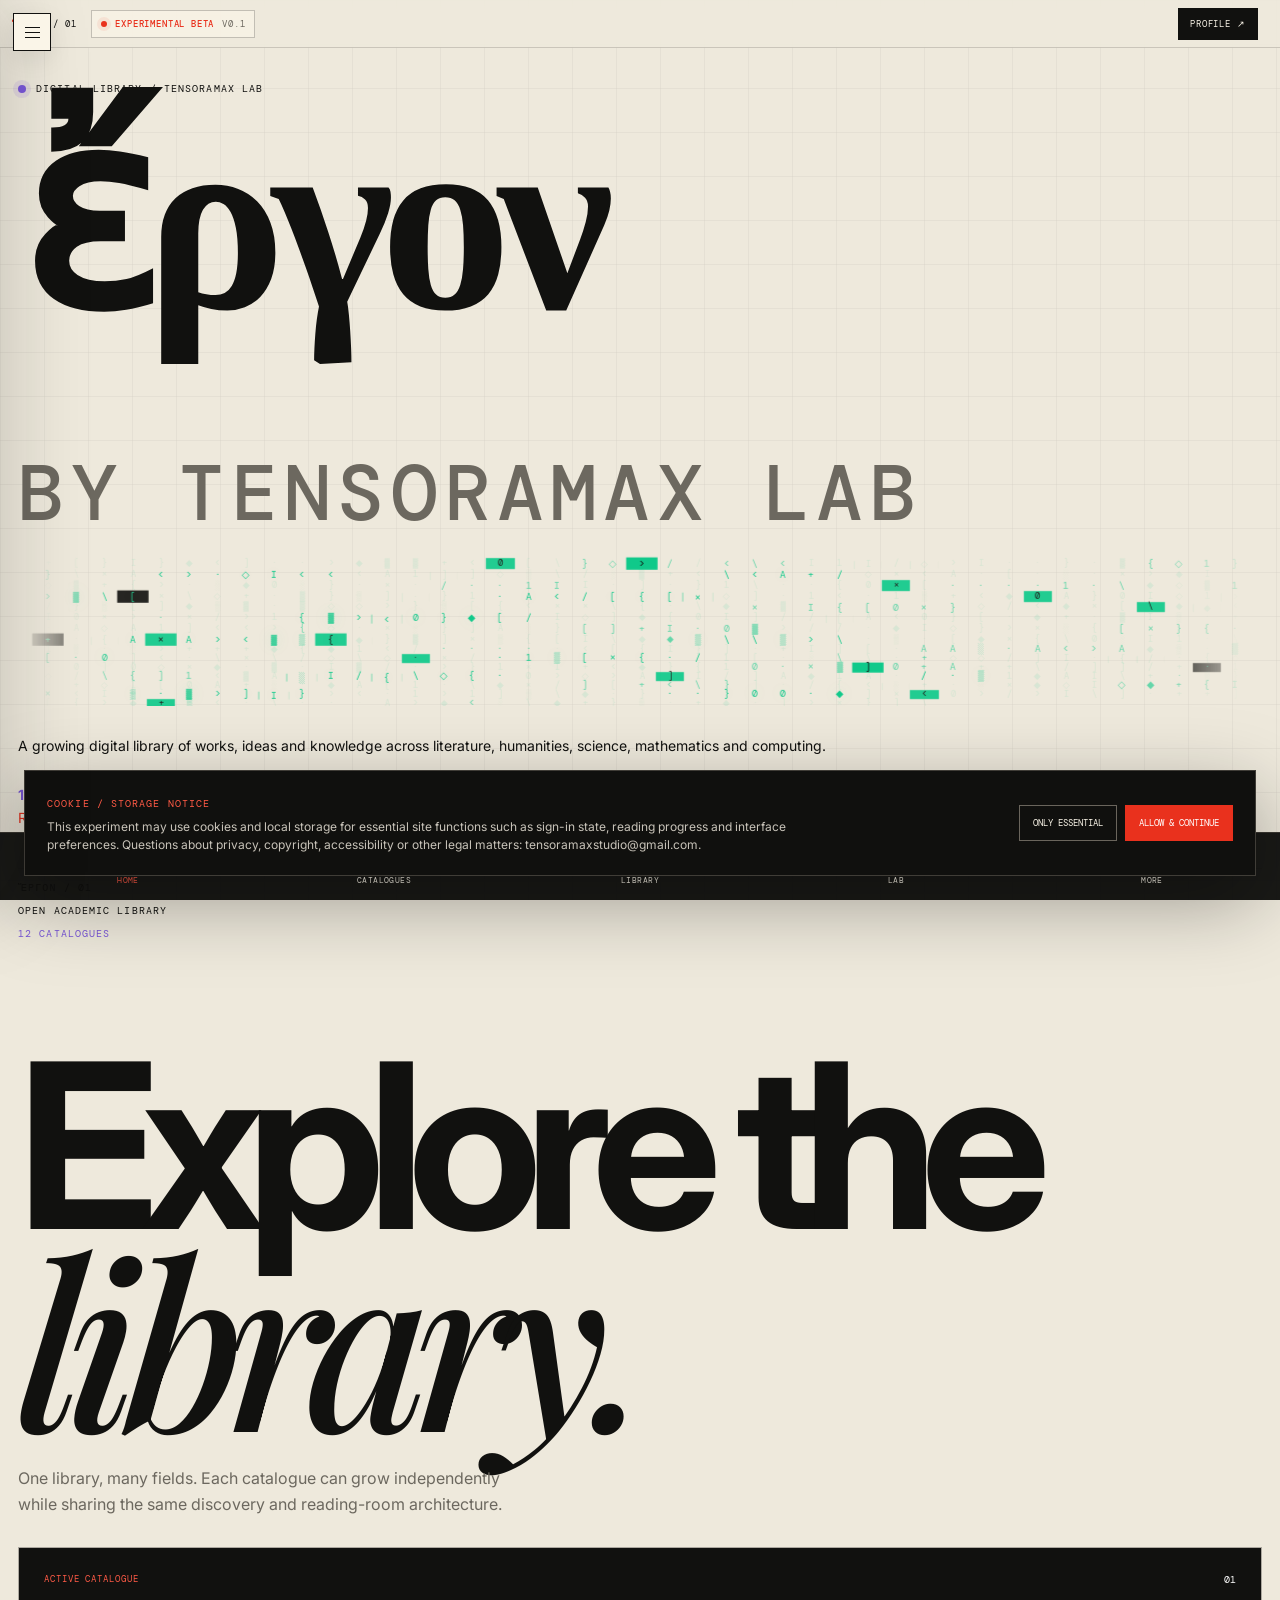
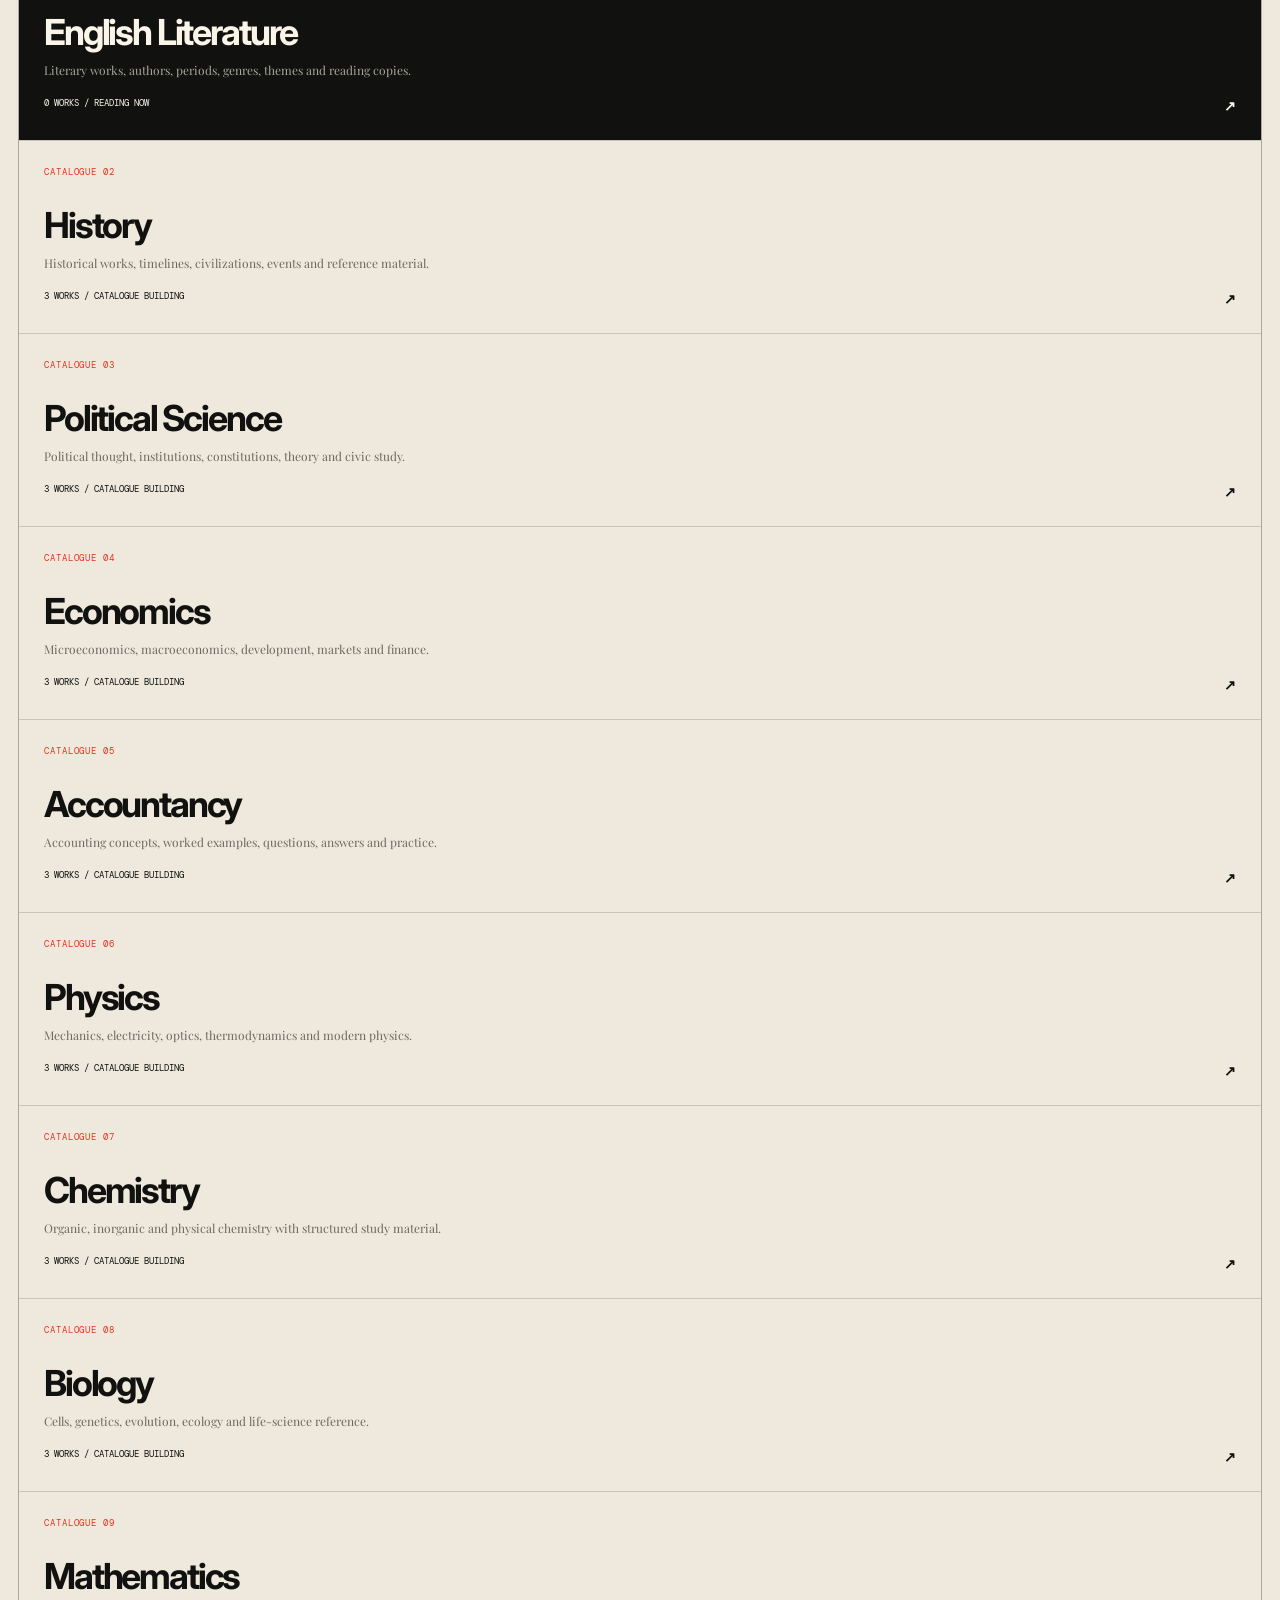
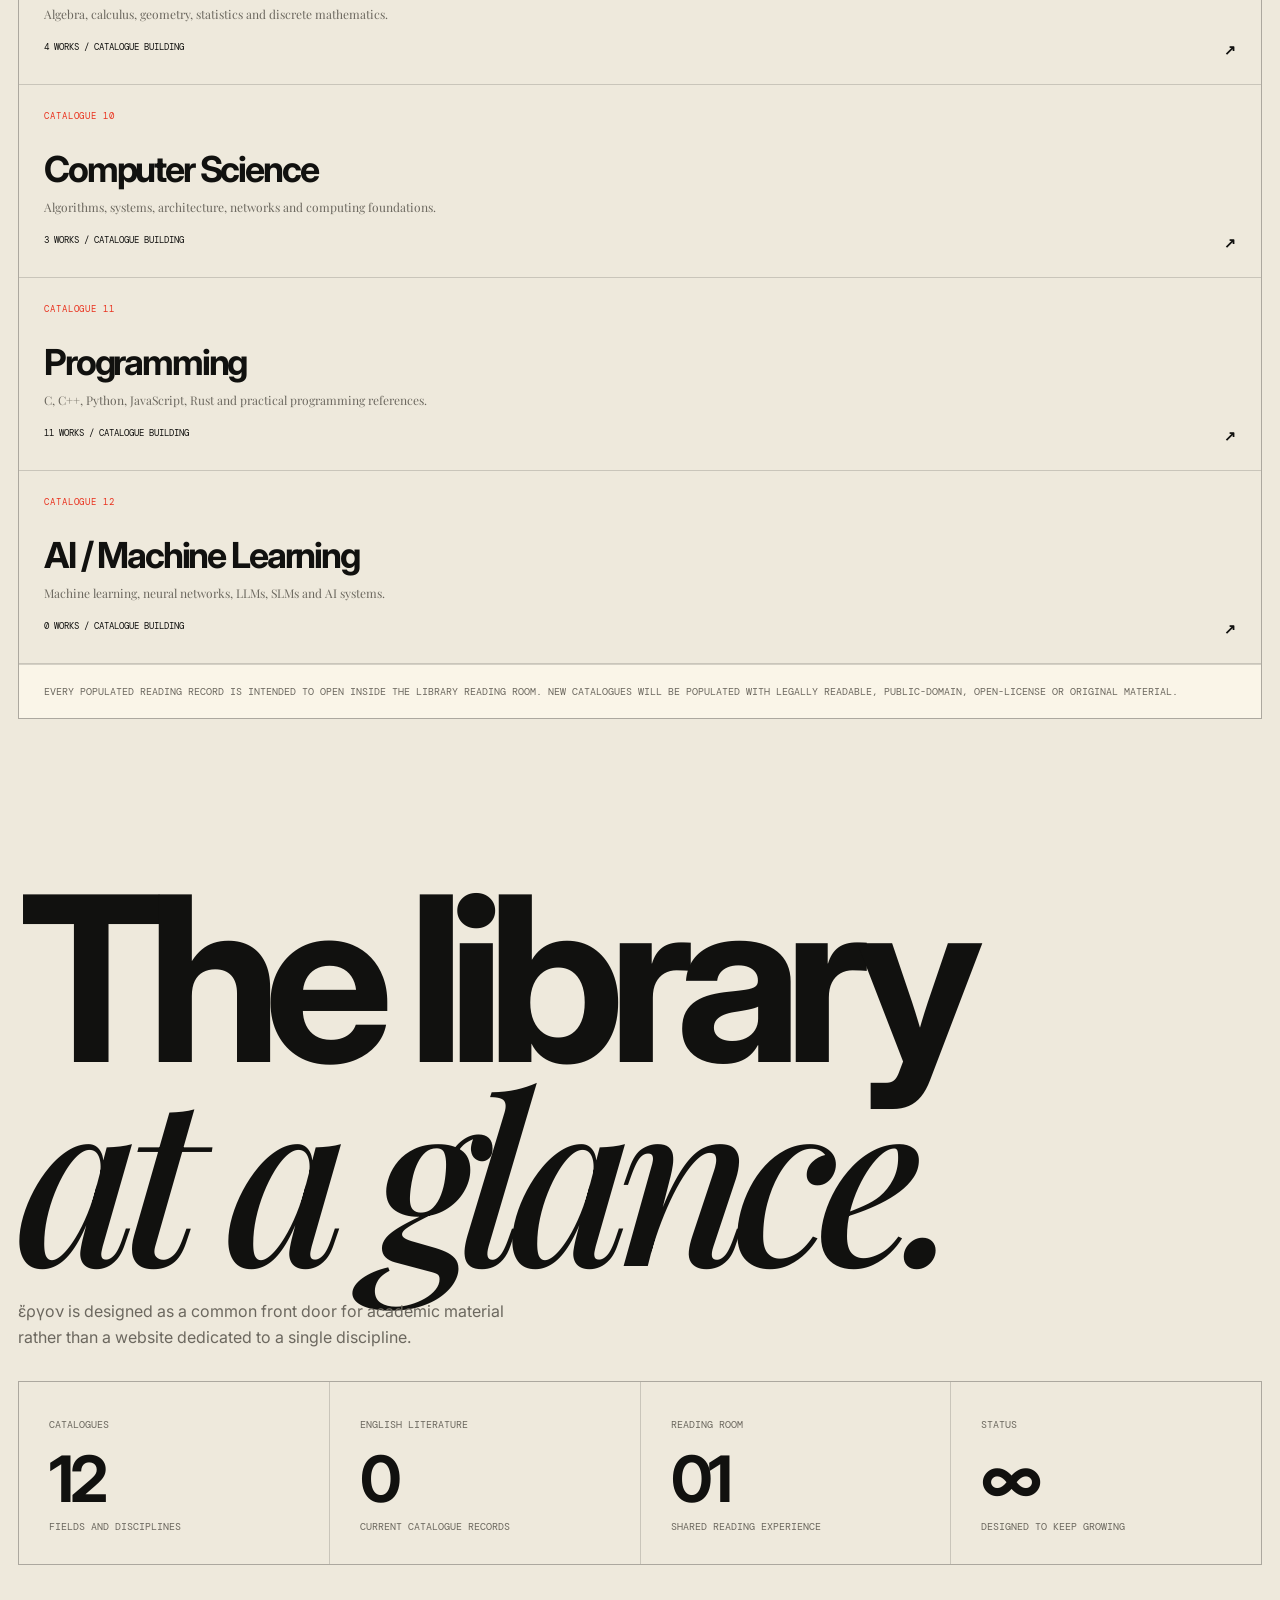
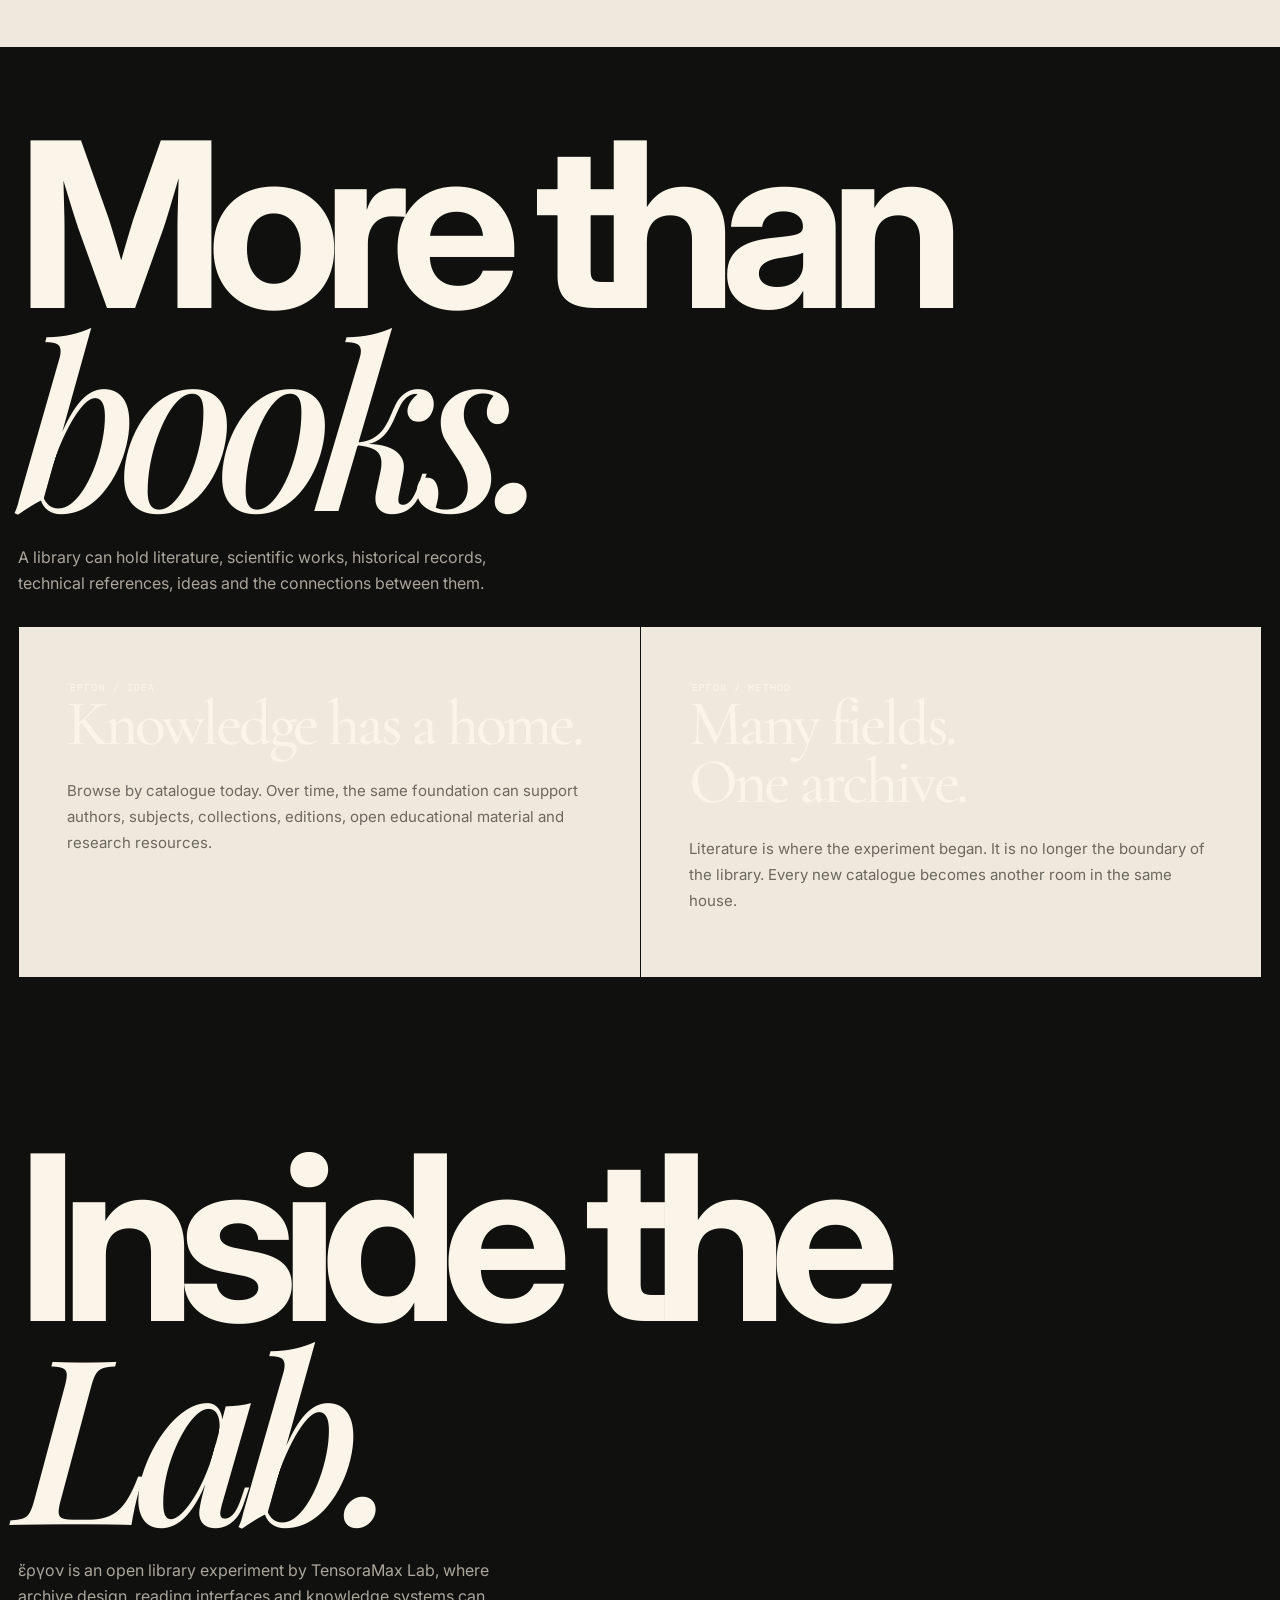
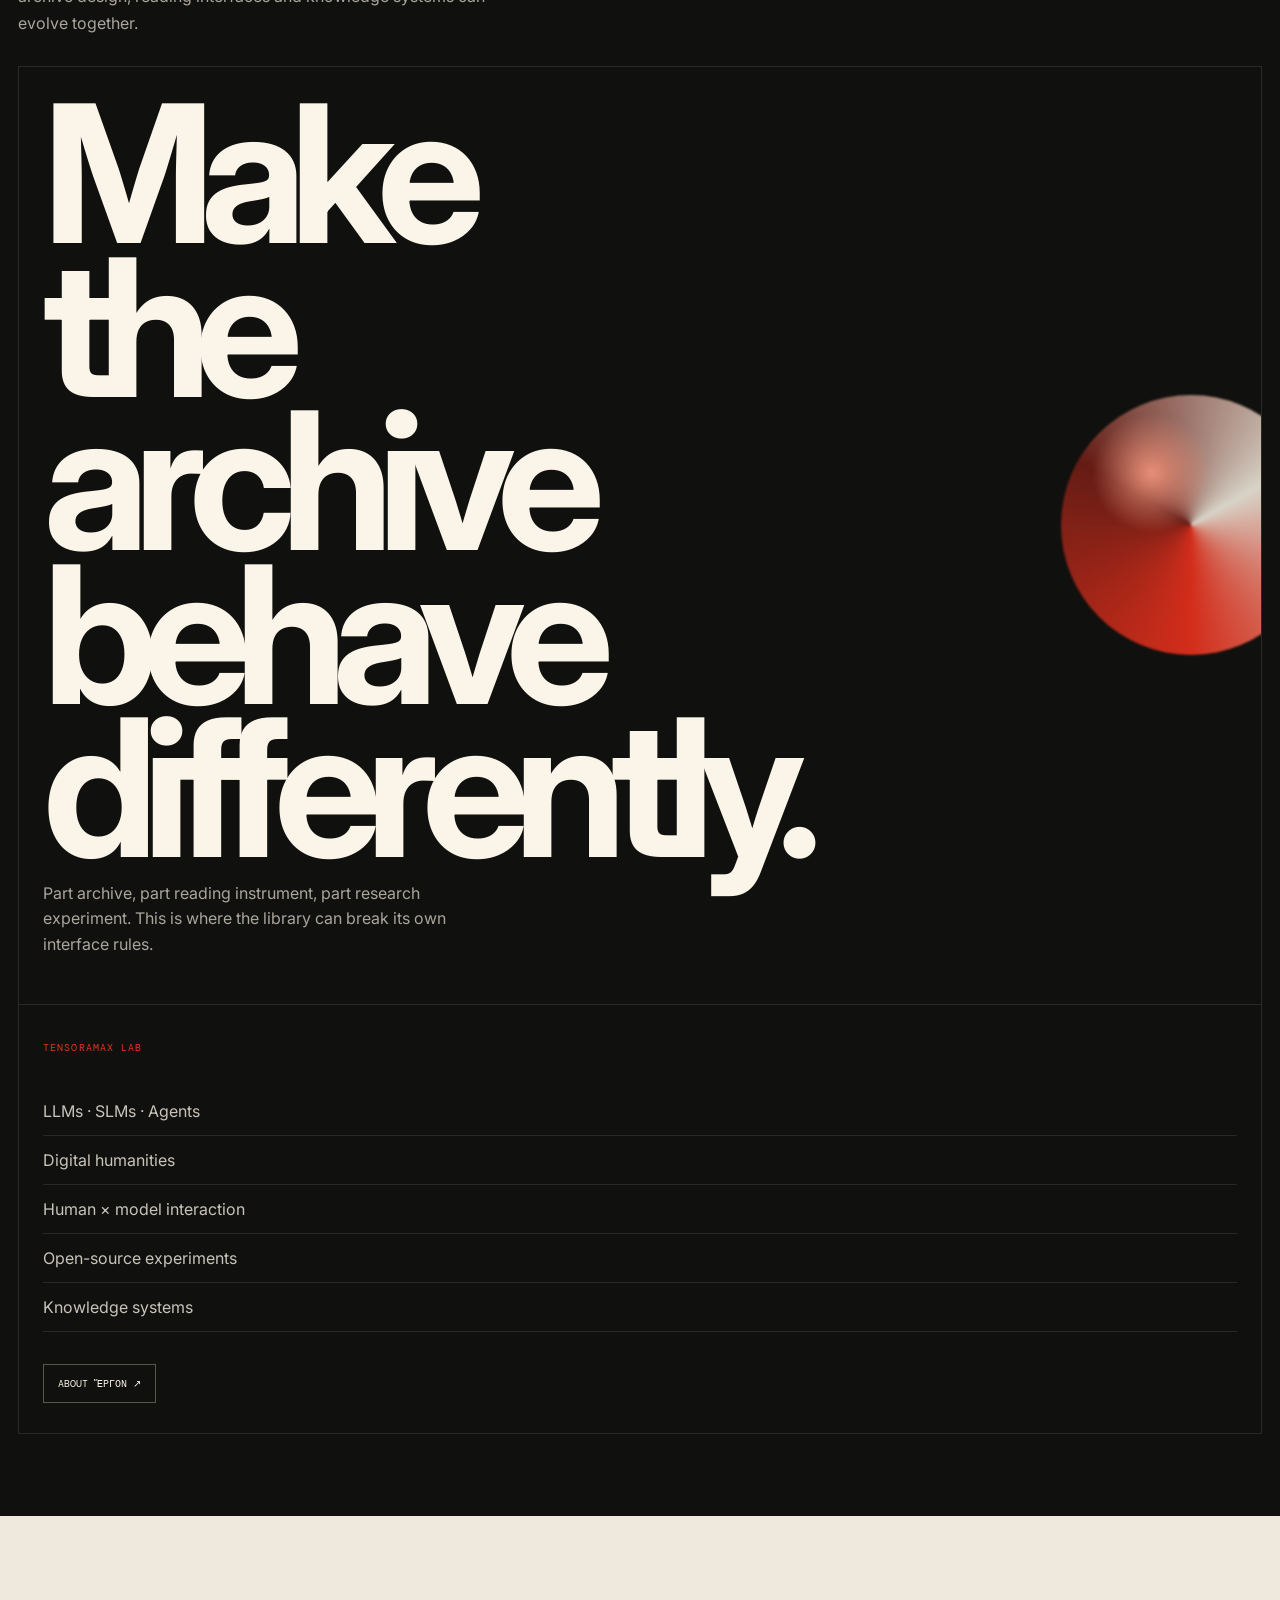
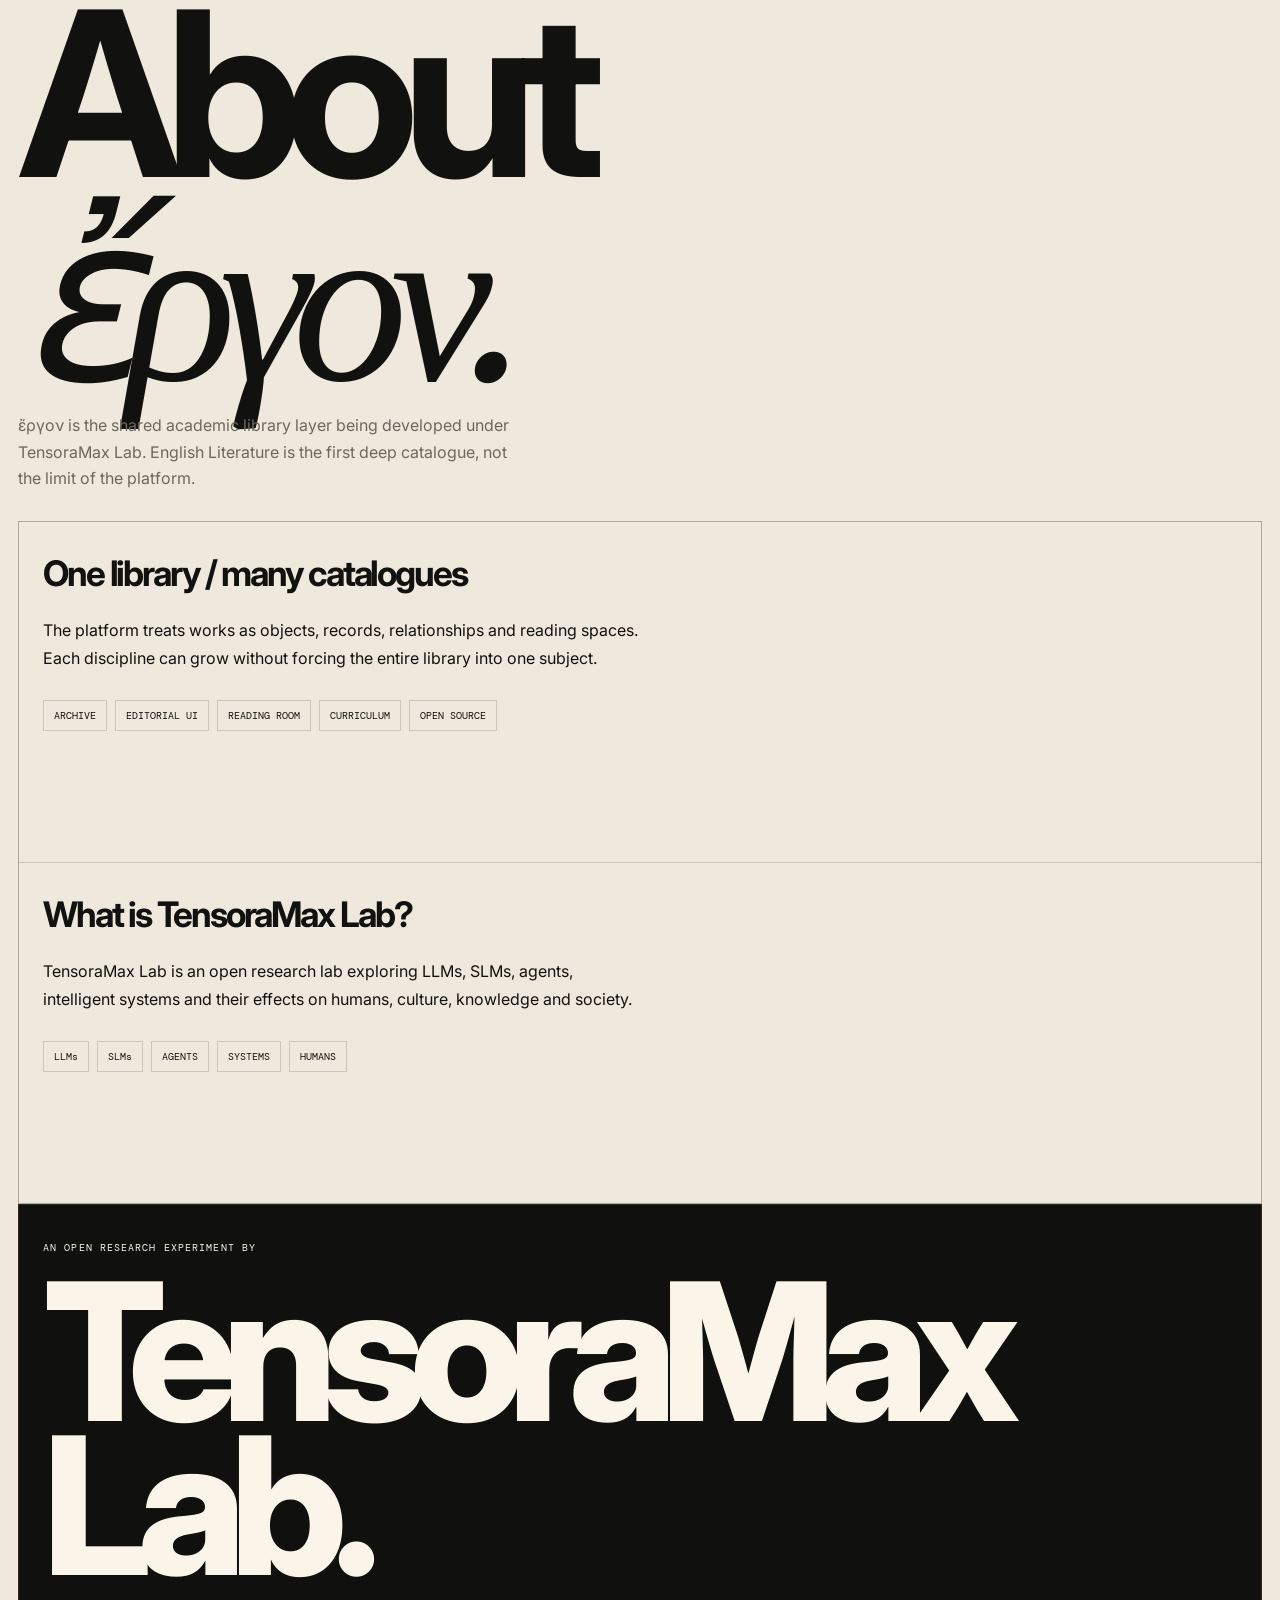
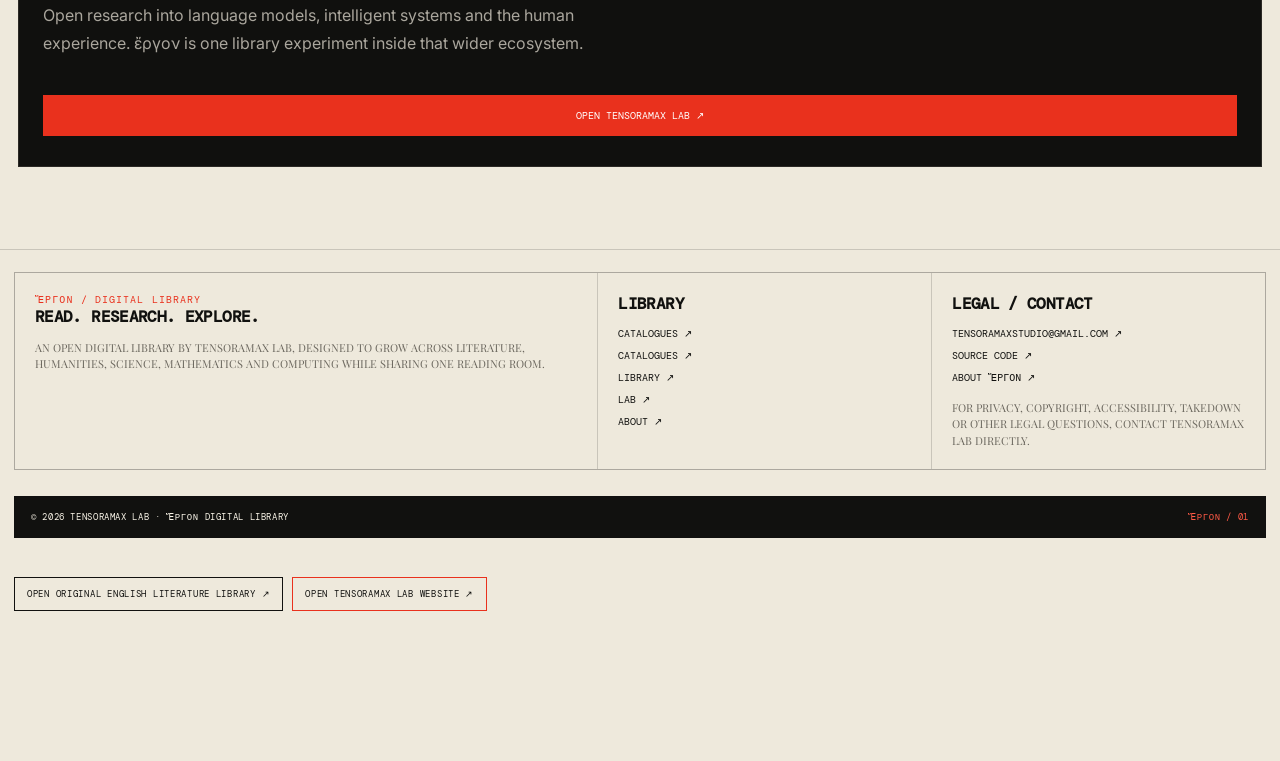
==== commit f1f6e059: "Fix and finalize ἔργον homepage structure" ====
--- a/index.html
+++ b/index.html
@@ -29,8 +29,8 @@
 <div class="site">
 <aside class="rail"><span>ἔΡΓΟΝ / DIGITAL LIBRARY</span></aside>
 <header class="top"><a class="mobile-brand" href="#top"><b>ἔργον</b> / 01</a><nav class="nav"><a href="#catalogues">Catalogues</a><a href="#library">Library</a><a href="#lab">Lab</a><a href="#about">About</a></nav></header>
-<main id="top"><section class="hero">
-  <div class="eyebrow mono"><span class="dot"></span> English Literature Library / Ex<section class="hero ergon-hero">
+<main id="top">
+<section class="hero ergon-hero">
   <div class="eyebrow mono"><span class="dot"></span> Digital Library / TensoraMax Lab</div>
   <h1><span class="ergon-mark">ἔργον</span><br><em class="ergon-by">by TensoraMax Lab</em></h1>
   <div class="kinetic-signal" aria-hidden="true"><div class="signal-grid" id="signalGrid"></div></div>
@@ -63,8 +63,15 @@
     <article class="manifesto-panel"><span class="mono">ἔργον / METHOD</span><h3>Many fields.<br>One archive.</h3><p>Literature is where the experiment began. It is no longer the boundary of the library. Every new catalogue becomes another room in the same house.</p></article>
   </div>
 </section>
-e experiments live here: kinetic type, spatial books, generative surfaces and future LLM/SLM research interfaces.</p></div><div class="lab-grid"><div class="lab-main"><div class="orb"></div><h3>Make the archive<br>behave differently.</h3><p>Part archive, part reading instrument, part research experiment. This is where the library can break its own interface rules.</p></div><div class="lab-side"><span class="mono">TensoraMax Lab</span><ul><li>LLMs · SLMs · Agents</li><li>Digital humanities</li><li>Human × model interaction</li><li>Open-source experiments</li><li>AGI effects on humans</li></ul><a class="lab-link" href="#about">ABOUT THE LAB ↗</a></div></div></section>
-<section class="section" id="about"><div class="section-head"><h2>About<br><em>ἔργον.</em></h2><p>ἔργον is the shared academic library layer being developed under TensoraMax Lab. English Literature is the first deep catalogue, not the limit of the platform.</p></div><div class="about"><article class="about-panel"><h3>One library / many catalogues</h3><p>The platform treats works as objects, records, relationships and reading spaces. Each discipline can grow without forcing the entire library into one subject.</p><div class="stack"><span>ARCHIVE</span><span>EDITORIAL UI</span><span>READING ROOM</span><span>CURRICULUM</span><span>OPEN SOURCE</span></div></article><article class="about-panel"><h3>What is TensoraMax Lab?</h3><p>TensoraMax Lab is an open research lab exploring LLMs, SLMs, agents, intelligent systems and their effects on humans, culture, knowledge and society.</p><div class="stack"><span>LLMs</span><span>SLMs</span><span>AGENTS</span><span>SYSTEMS</span><span>HUMANS</span></div></article></div><div class="power"><span class="mono">An open research experiment by</span><div class="brand">TensoraMax<br>Lab.</div><p>Open research into language models, intelligent systems and the human experience. The literature library is one experiment inside that wider ecosystem.</p><a class="original" href="https://github.com/Yuri-code-dot/English-library-" target="_blank" rel="noopener">OPEN ORIGINAL LIBRARY ↗</a></div></section>
+<section class="section dark" id="lab">
+  <div class="section-head"><h2>Inside the<br><em>Lab.</em></h2><p style="color:#aaa69d">ἔργον is an open library experiment by TensoraMax Lab, where archive design, reading interfaces and knowledge systems can evolve together.</p></div>
+  <div class="lab-grid"><div class="lab-main"><div class="orb"></div><h3>Make the archive<br>behave differently.</h3><p>Part archive, part reading instrument, part research experiment. This is where the library can break its own interface rules.</p></div><div class="lab-side"><span class="mono">TensoraMax Lab</span><ul><li>LLMs · SLMs · Agents</li><li>Digital humanities</li><li>Human × model interaction</li><li>Open-source experiments</li><li>Knowledge systems</li></ul><a class="lab-link" href="#about">ABOUT ἔΡΓΟΝ ↗</a></div></div>
+</section>
+<section class="section" id="about">
+  <div class="section-head"><h2>About<br><em>ἔργον.</em></h2><p>ἔργον is the shared academic library layer being developed under TensoraMax Lab. English Literature is the first deep catalogue, not the limit of the platform.</p></div>
+  <div class="about"><article class="about-panel"><h3>One library / many catalogues</h3><p>The platform treats works as objects, records, relationships and reading spaces. Each discipline can grow without forcing the entire library into one subject.</p><div class="stack"><span>ARCHIVE</span><span>EDITORIAL UI</span><span>READING ROOM</span><span>CURRICULUM</span><span>OPEN SOURCE</span></div></article><article class="about-panel"><h3>What is TensoraMax Lab?</h3><p>TensoraMax Lab is an open research lab exploring LLMs, SLMs, agents, intelligent systems and their effects on humans, culture, knowledge and society.</p><div class="stack"><span>LLMs</span><span>SLMs</span><span>AGENTS</span><span>SYSTEMS</span><span>HUMANS</span></div></article></div>
+  <div class="power"><span class="mono">An open research experiment by</span><div class="brand">TensoraMax<br>Lab.</div><p>Open research into language models, intelligent systems and the human experience. ἔργον is one library experiment inside that wider ecosystem.</p><a class="original" href="https://github.com/Yuri-code-dot/English-library-" target="_blank" rel="noopener">OPEN ORIGINAL LIBRARY ↗</a></div>
+</section>
 </main>
 <footer>
   <div class="footer-wrap">
@@ -77,10 +84,10 @@
       <h3>Library</h3>
       <div class="footer-links">
         <a href="#catalogues">Catalogues ↗</a>
-        <a href="#catalogue">Reading Catalogue ↗</a>
-        <a href="#authors">Authors ↗</a>
-        <a href="#subjects">Subjects ↗</a>
-        <a href="#timeline">Timeline ↗</a>
+        <a href="#catalogues">Catalogues ↗</a>
+        <a href="#library">Library ↗</a>
+        <a href="#lab">Lab ↗</a>
+        <a href="#about">About ↗</a>
       </div>
     </section>
     <section class="footer-block">
@@ -88,7 +95,7 @@
       <div class="footer-links">
         <a href="mailto:tensoramaxstudio@gmail.com">tensoramaxstudio@gmail.com ↗</a>
         <a href="https://github.com/Yuri-code-dot/English-literature-experiment-" target="_blank" rel="noopener">Source Code ↗</a>
-        <a href="#about">About the Experiment ↗</a>
+        <a href="#about">About ἔργον ↗</a>
       </div>
       <p style="margin-top:16px">For privacy, copyright, accessibility, takedown or other legal questions, contact TensoraMax Lab directly.</p>
     </section>
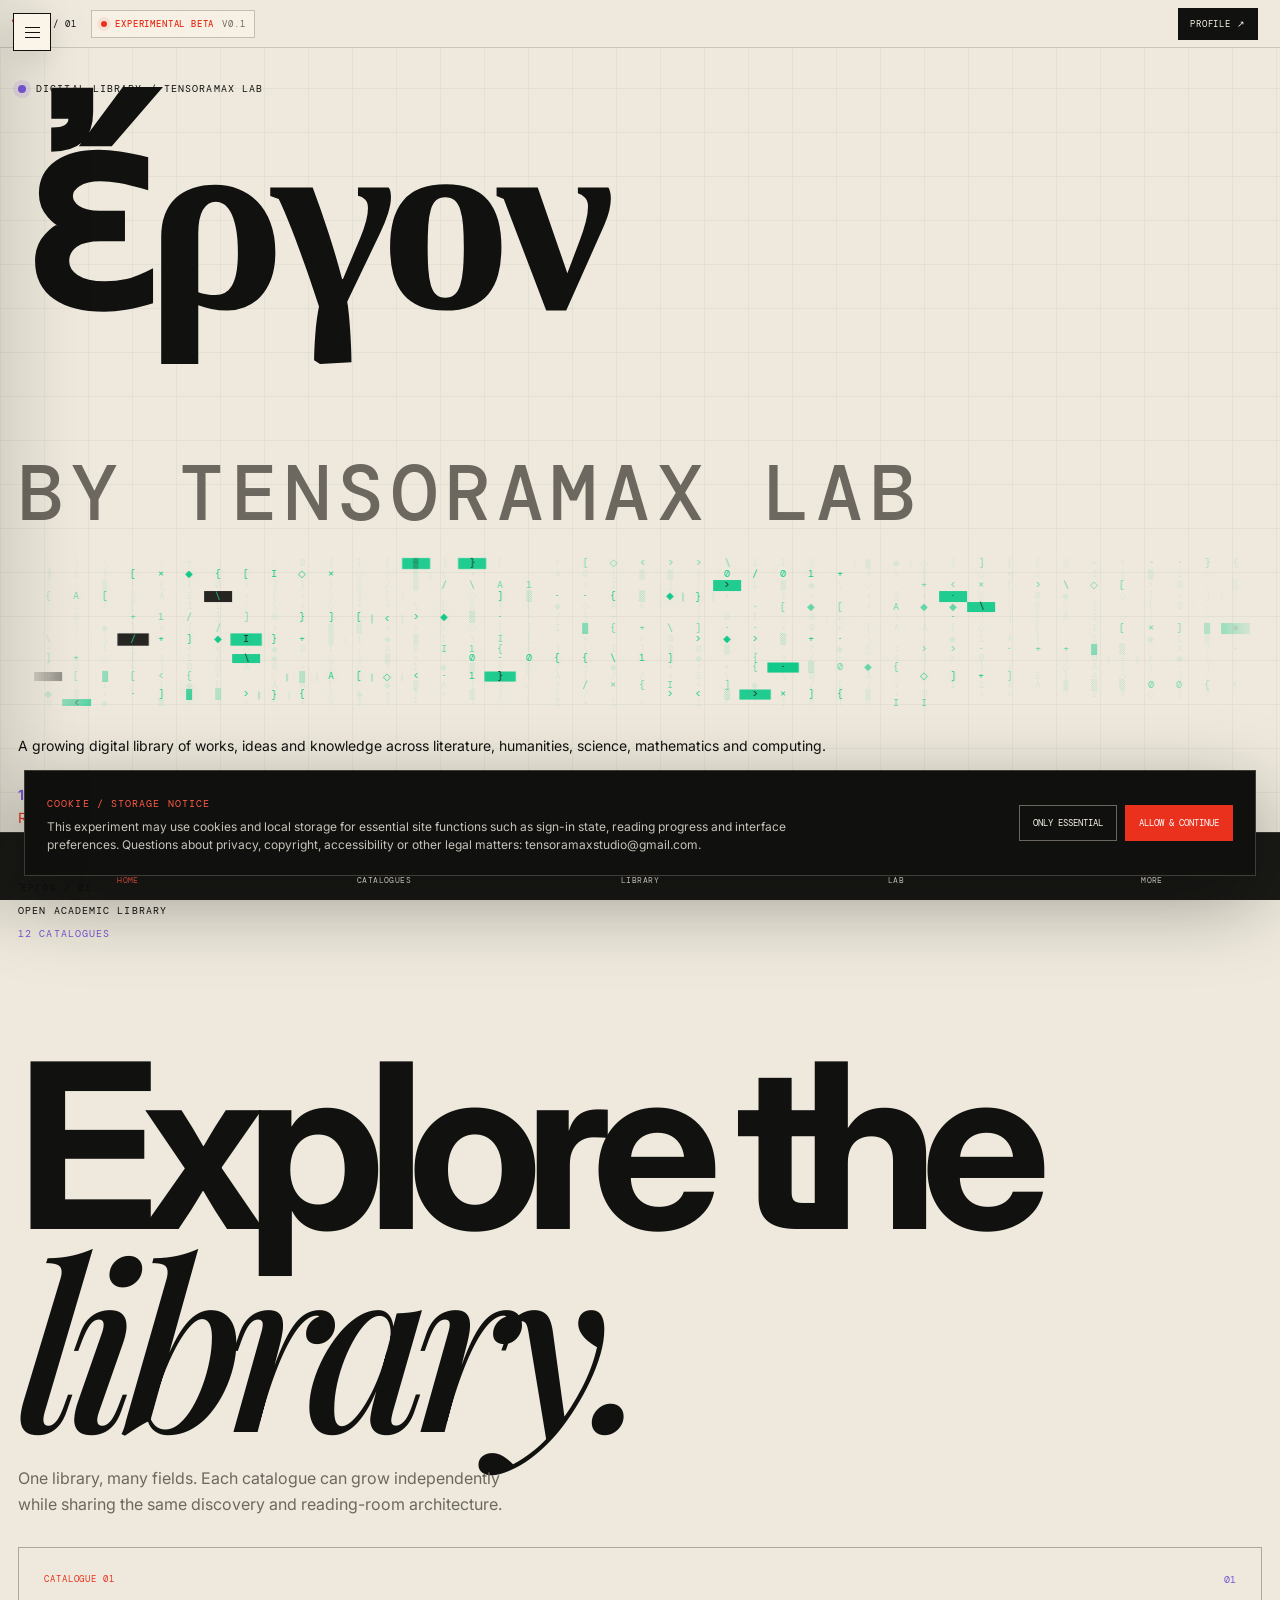
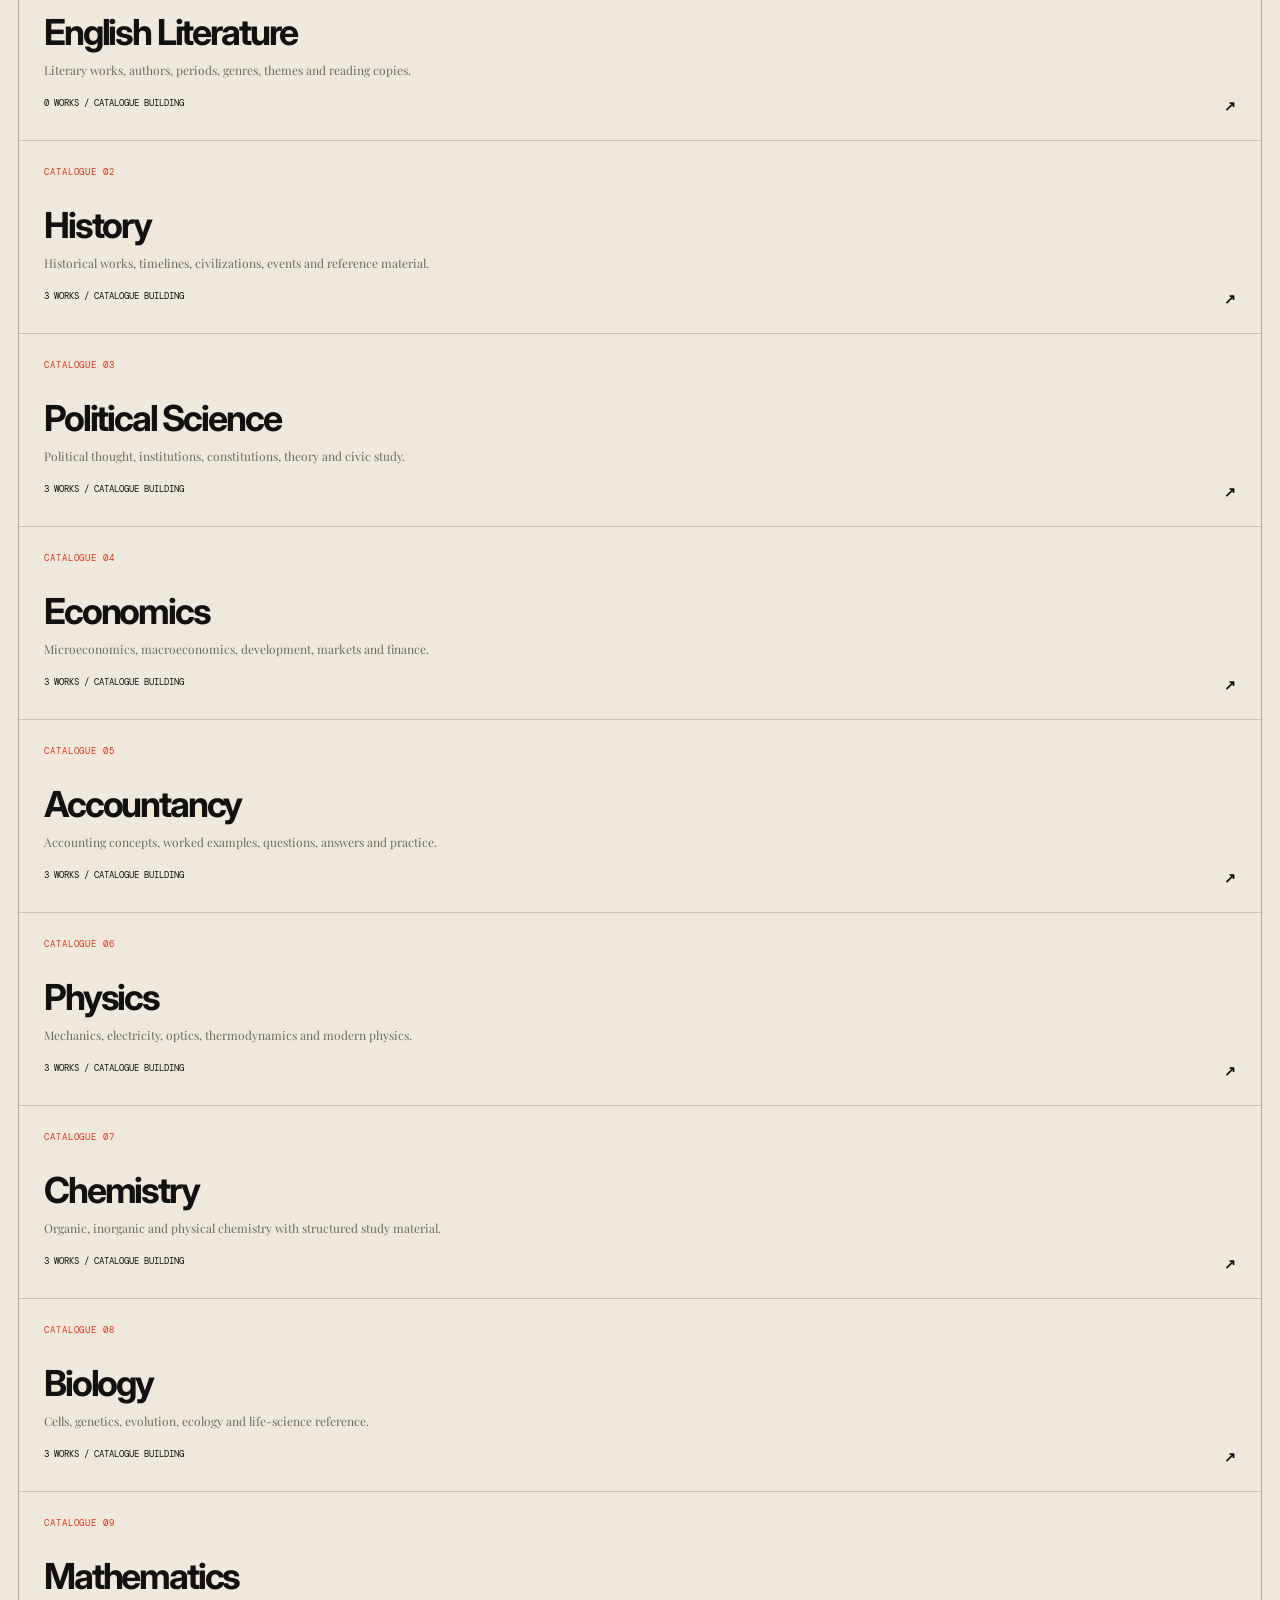
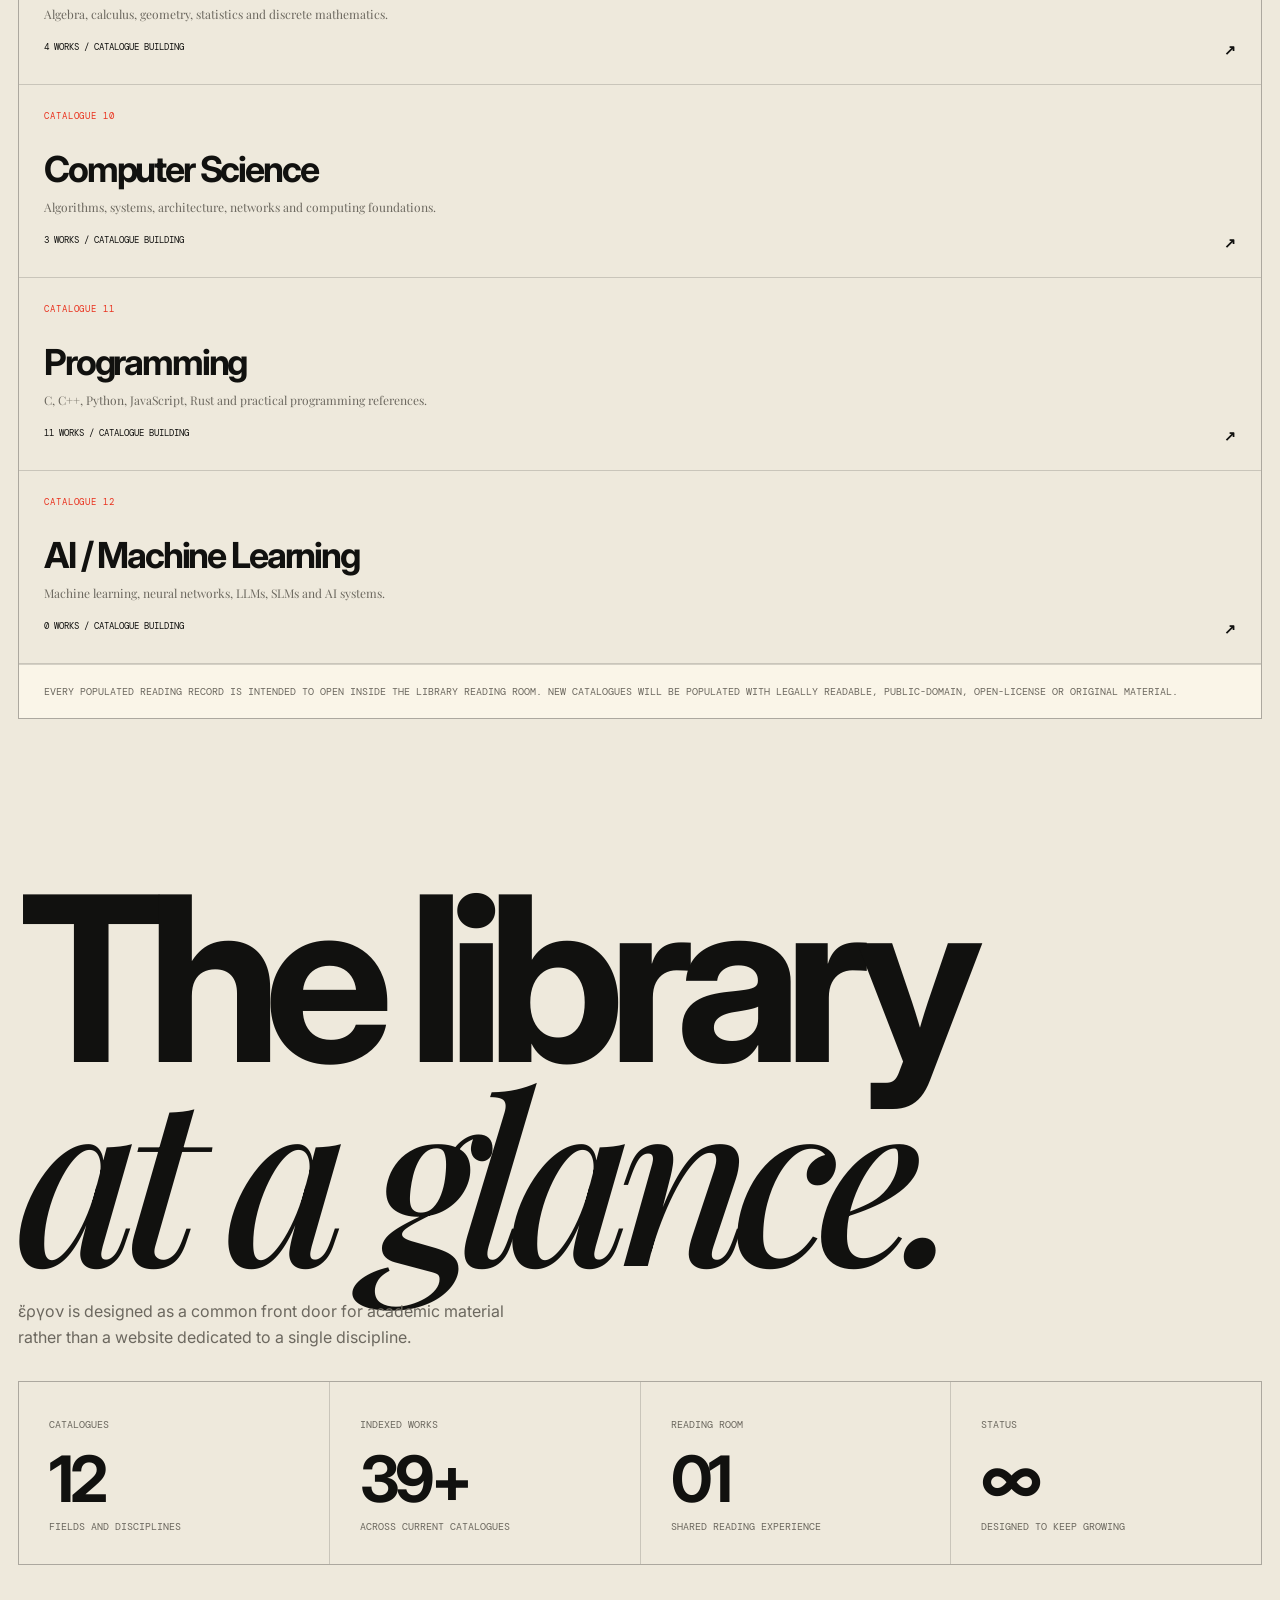
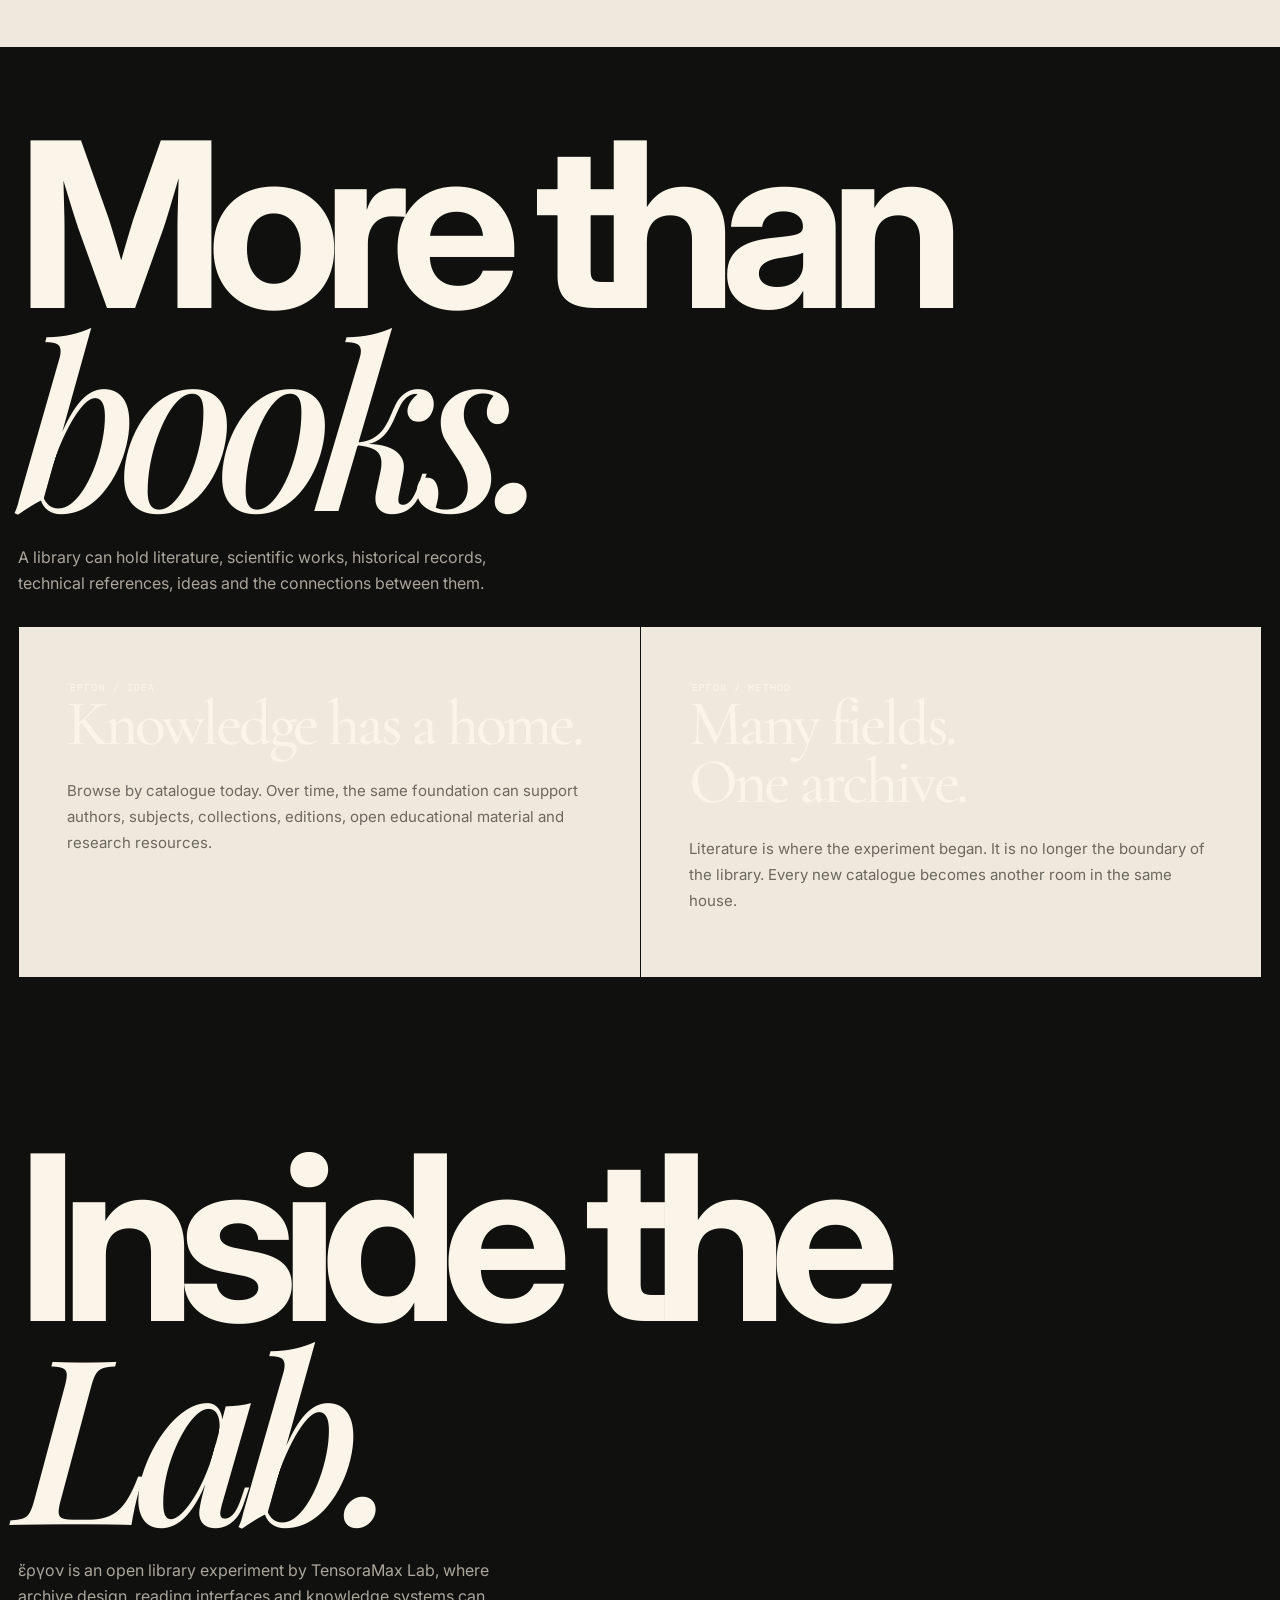
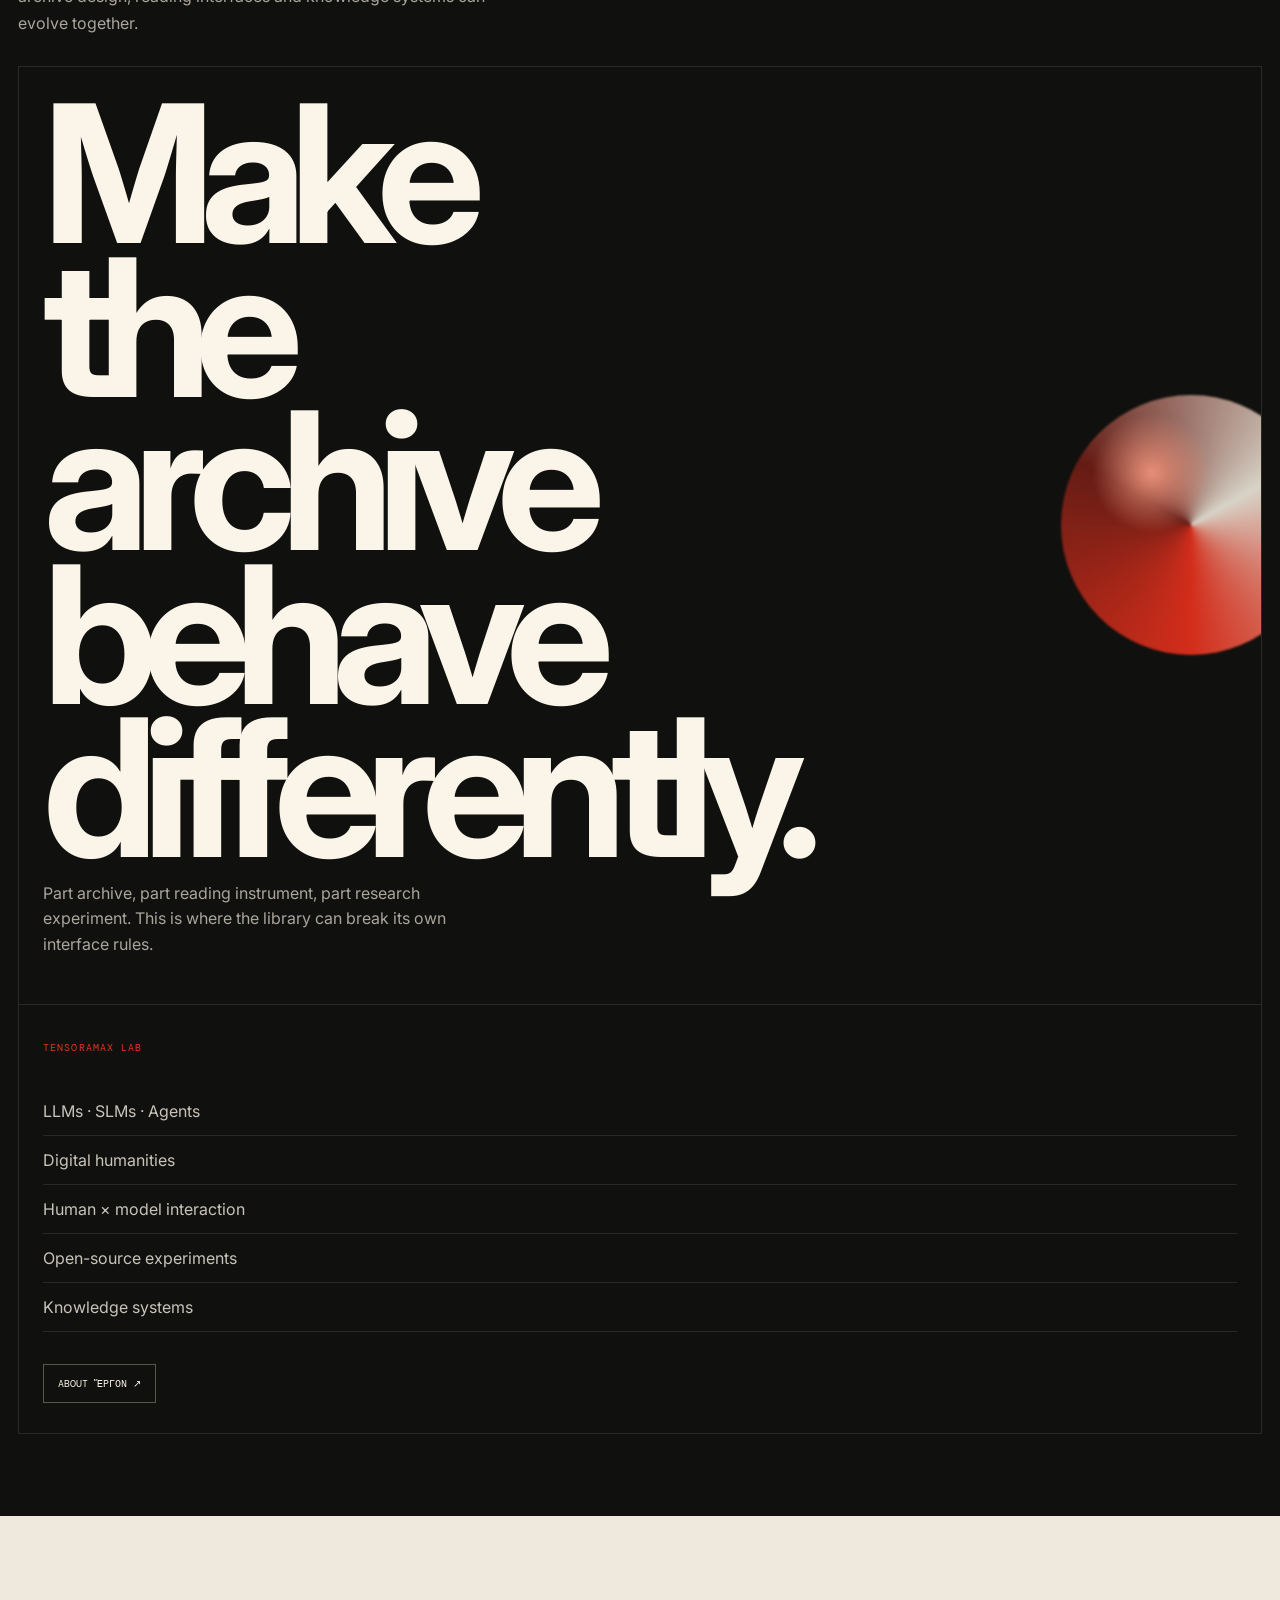
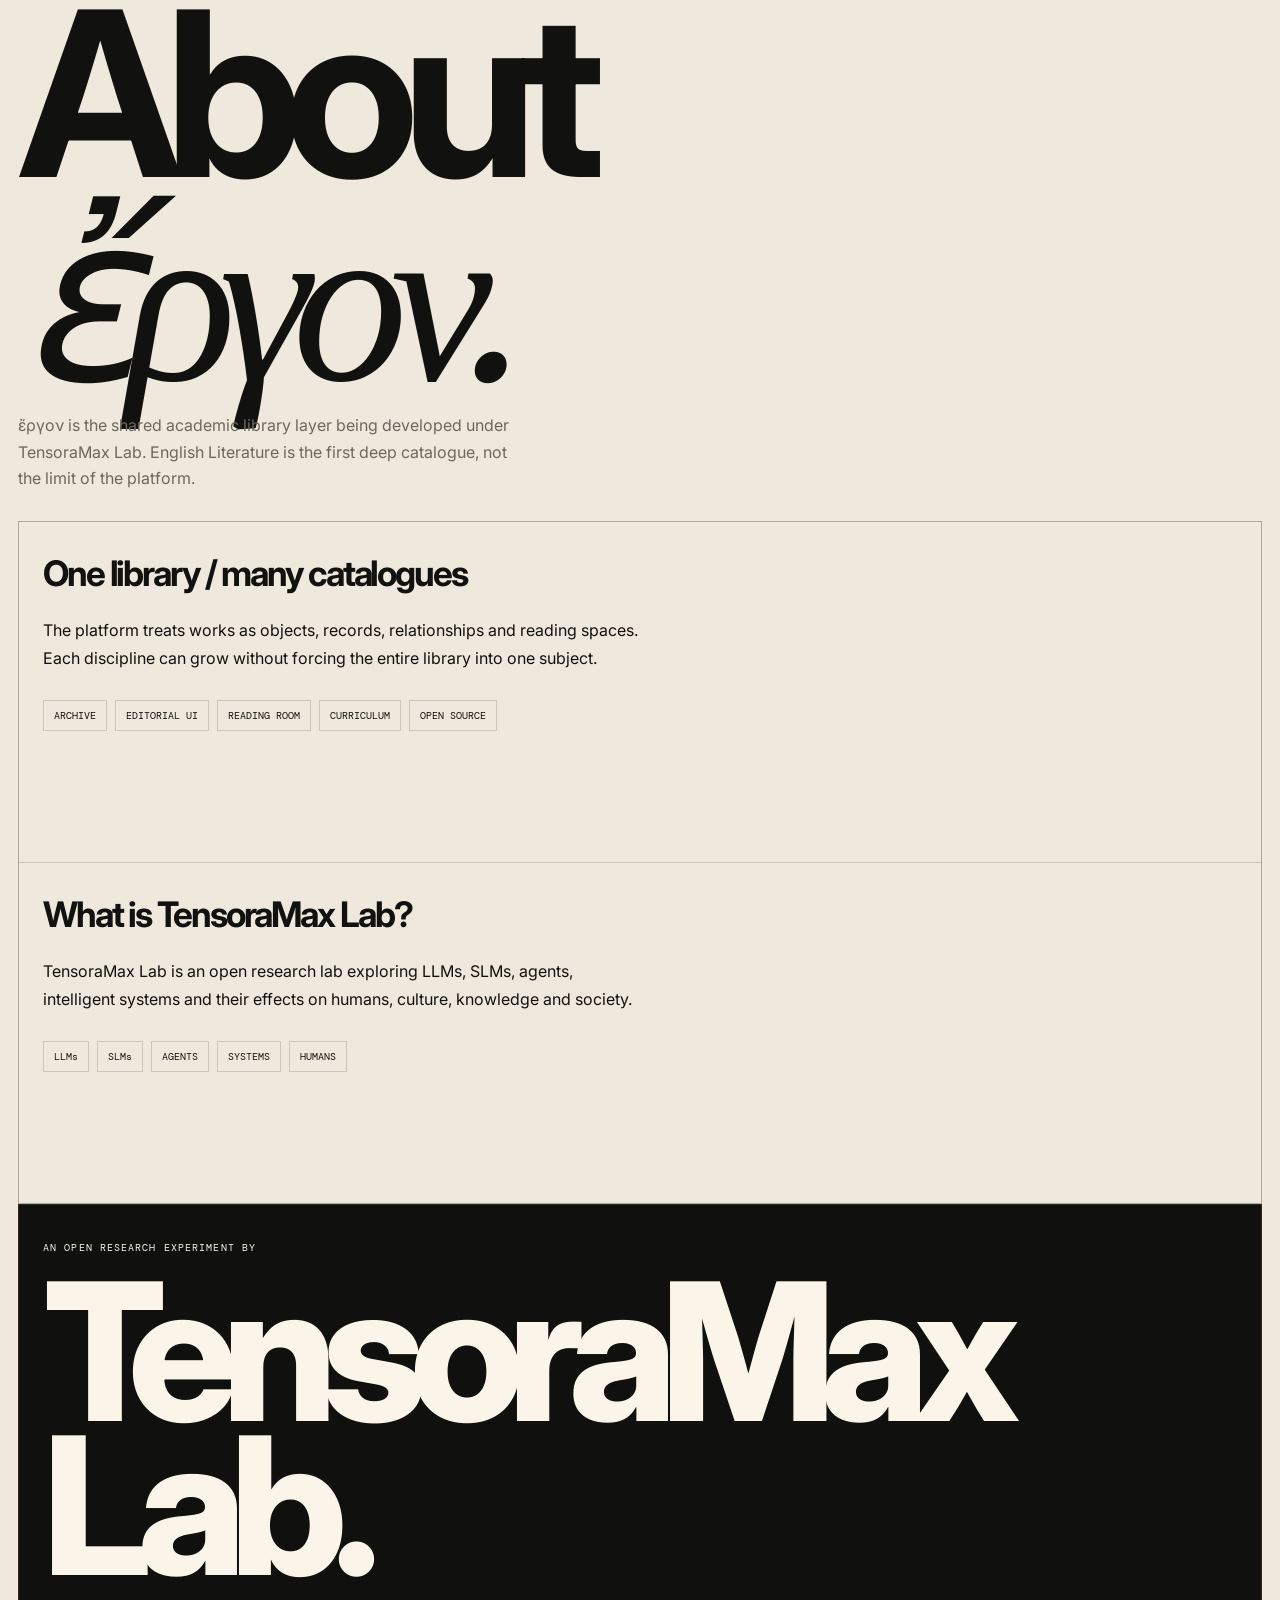
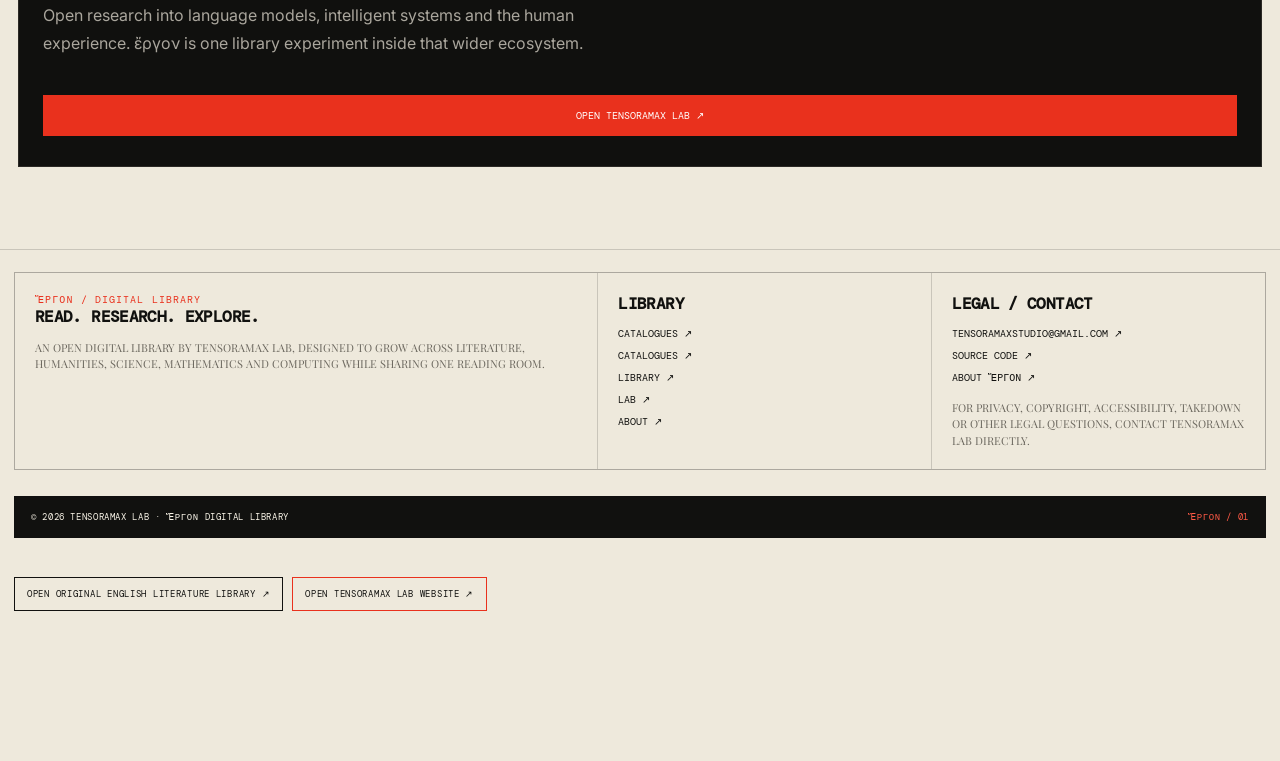
==== commit b40c9acc: "Balance catalogue branding across ἔργον homepage" ====
--- a/index.html
+++ b/index.html
@@ -51,7 +51,7 @@
   </div>
   <div class="library-stats">
     <article class="library-stat"><span>Catalogues</span><b id="statCatalogues">12</b><span>Fields and disciplines</span></article>
-    <article class="library-stat"><span>English Literature</span><b id="statEnglish">33</b><span>Current catalogue records</span></article>
+    <article class="library-stat"><span>Indexed works</span><b id="statRecords">40+</b><span>Across current catalogues</span></article>
     <article class="library-stat"><span>Reading Room</span><b>01</b><span>Shared reading experience</span></article>
     <article class="library-stat"><span>Status</span><b>∞</b><span>Designed to keep growing</span></article>
   </div>
@@ -121,7 +121,7 @@
 <script src="data.js"></script><script src="catalogues.js"></script>
 <script>
 const books=LIBRARY_DATA.books||[];const CATALOGUES=[
- {id:'english-literature',name:'English Literature',kicker:'ACTIVE CATALOGUE',description:'Literary works, authors, periods, genres, themes and reading copies.',count:()=>books.length,active:true},
+ {id:'english-literature',name:'English Literature',kicker:'CATALOGUE 01',description:'Literary works, authors, periods, genres, themes and reading copies.',count:()=>books.length},
  {id:'history',name:'History',kicker:'CATALOGUE 02',description:'Historical works, timelines, civilizations, events and reference material.',count:()=>((window.LIBRARY_CATALOGUE_BOOKS?.['history']||[]).length)},
  {id:'political-science',name:'Political Science',kicker:'CATALOGUE 03',description:'Political thought, institutions, constitutions, theory and civic study.',count:()=>((window.LIBRARY_CATALOGUE_BOOKS?.['political-science']||[]).length)},
  {id:'economics',name:'Economics',kicker:'CATALOGUE 04',description:'Microeconomics, macroeconomics, development, markets and finance.',count:()=>((window.LIBRARY_CATALOGUE_BOOKS?.['economics']||[]).length)},
@@ -149,7 +149,7 @@
 function renderTimeline(){$('timelineGrid').innerHTML=periods.map(([k,n,y])=>{const ws=books.filter(b=>b.period===k);return `<article class="era"><span class="year">${y}</span><h3>${n}</h3><p>${ws.length} catalogue record${ws.length===1?'':'s'} in this experiment.</p><button class="chip" data-period="${k}" style="margin-top:15px">VIEW WORKS ↗</button></article>`}).join('');document.querySelectorAll('[data-period]').forEach(x=>x.onclick=()=>{filter=x.dataset.period;query='';$('search').value='';renderChips();renderBooks();location.hash='catalogue'})}
 function initCookieNotice(){const el=$('cookieNotice');if(!el)return;const saved=localStorage.getItem('el-cookie-choice');if(saved)el.style.display='none';$('cookieEssential').onclick=()=>{localStorage.setItem('el-cookie-choice','essential');el.style.display='none'};$('cookieAccept').onclick=()=>{localStorage.setItem('el-cookie-choice','accepted');el.style.display='none'}}
 function buildSignal(){const grid=$('signalGrid');if(!grid)return;const chars=['·','·','·','{','}','[',']','<','>','+','×','0','1','A','I','/','\\','◆','◇','░','▒','▓'];let cells=[];for(let i=0;i<72*9;i++){const el=document.createElement('span');el.className='signal-cell';el.textContent=chars[Math.floor(Math.random()*chars.length)];grid.appendChild(el);cells.push(el)}let tick=0;const animate=()=>{tick++;cells.forEach((el,i)=>{const wave=Math.sin(i*.31+tick*.035)+Math.sin(i*.071-tick*.018);el.classList.toggle('hot',wave>1.25);el.classList.toggle('block',((i+tick*2)%97===0)||((i+tick)%151===0));el.classList.toggle('dark',((i-tick)%173===0));el.classList.toggle('bar',(i%29===0||i%31===0)&&wave>.25);if(Math.random()<.025)el.textContent=chars[Math.floor(Math.random()*chars.length)]});grid.style.transform=`translate3d(${Math.sin(tick*.008)*18}px,${Math.cos(tick*.006)*3}px,0)`;requestAnimationFrame(animate)};requestAnimationFrame(animate)}
-initCookieNotice();renderCatalogues();$('catalogueCount').textContent=`${CATALOGUES.length} CATALOGUES`;$('statCatalogues').textContent=CATALOGUES.length;$('statEnglish').textContent=books.length;buildSignal();
+initCookieNotice();renderCatalogues();$('catalogueCount').textContent=`${CATALOGUES.length} CATALOGUES`;$('statCatalogues').textContent=CATALOGUES.length;$('statRecords').textContent=`${CATALOGUES.reduce((sum,c)=>sum+c.count(),0)}+`;buildSignal();
 </script>
 </body>
 </html>
